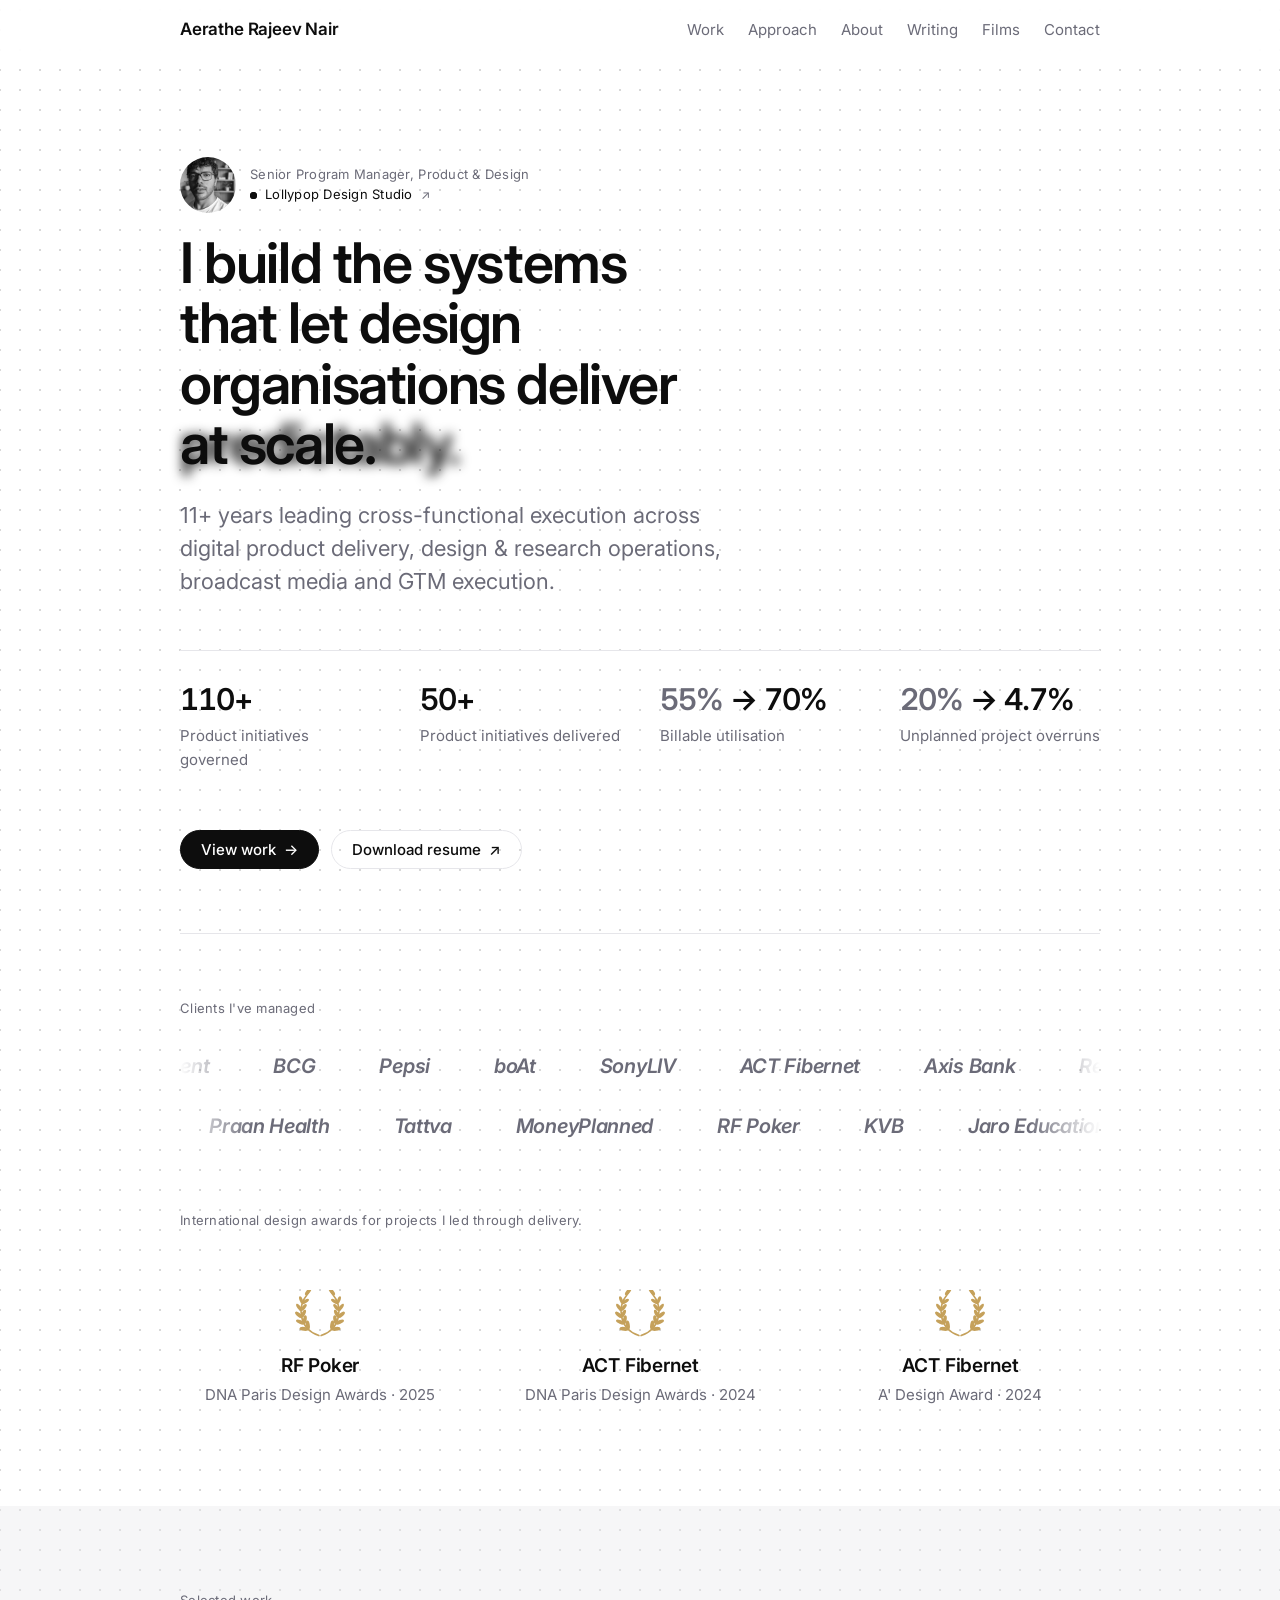
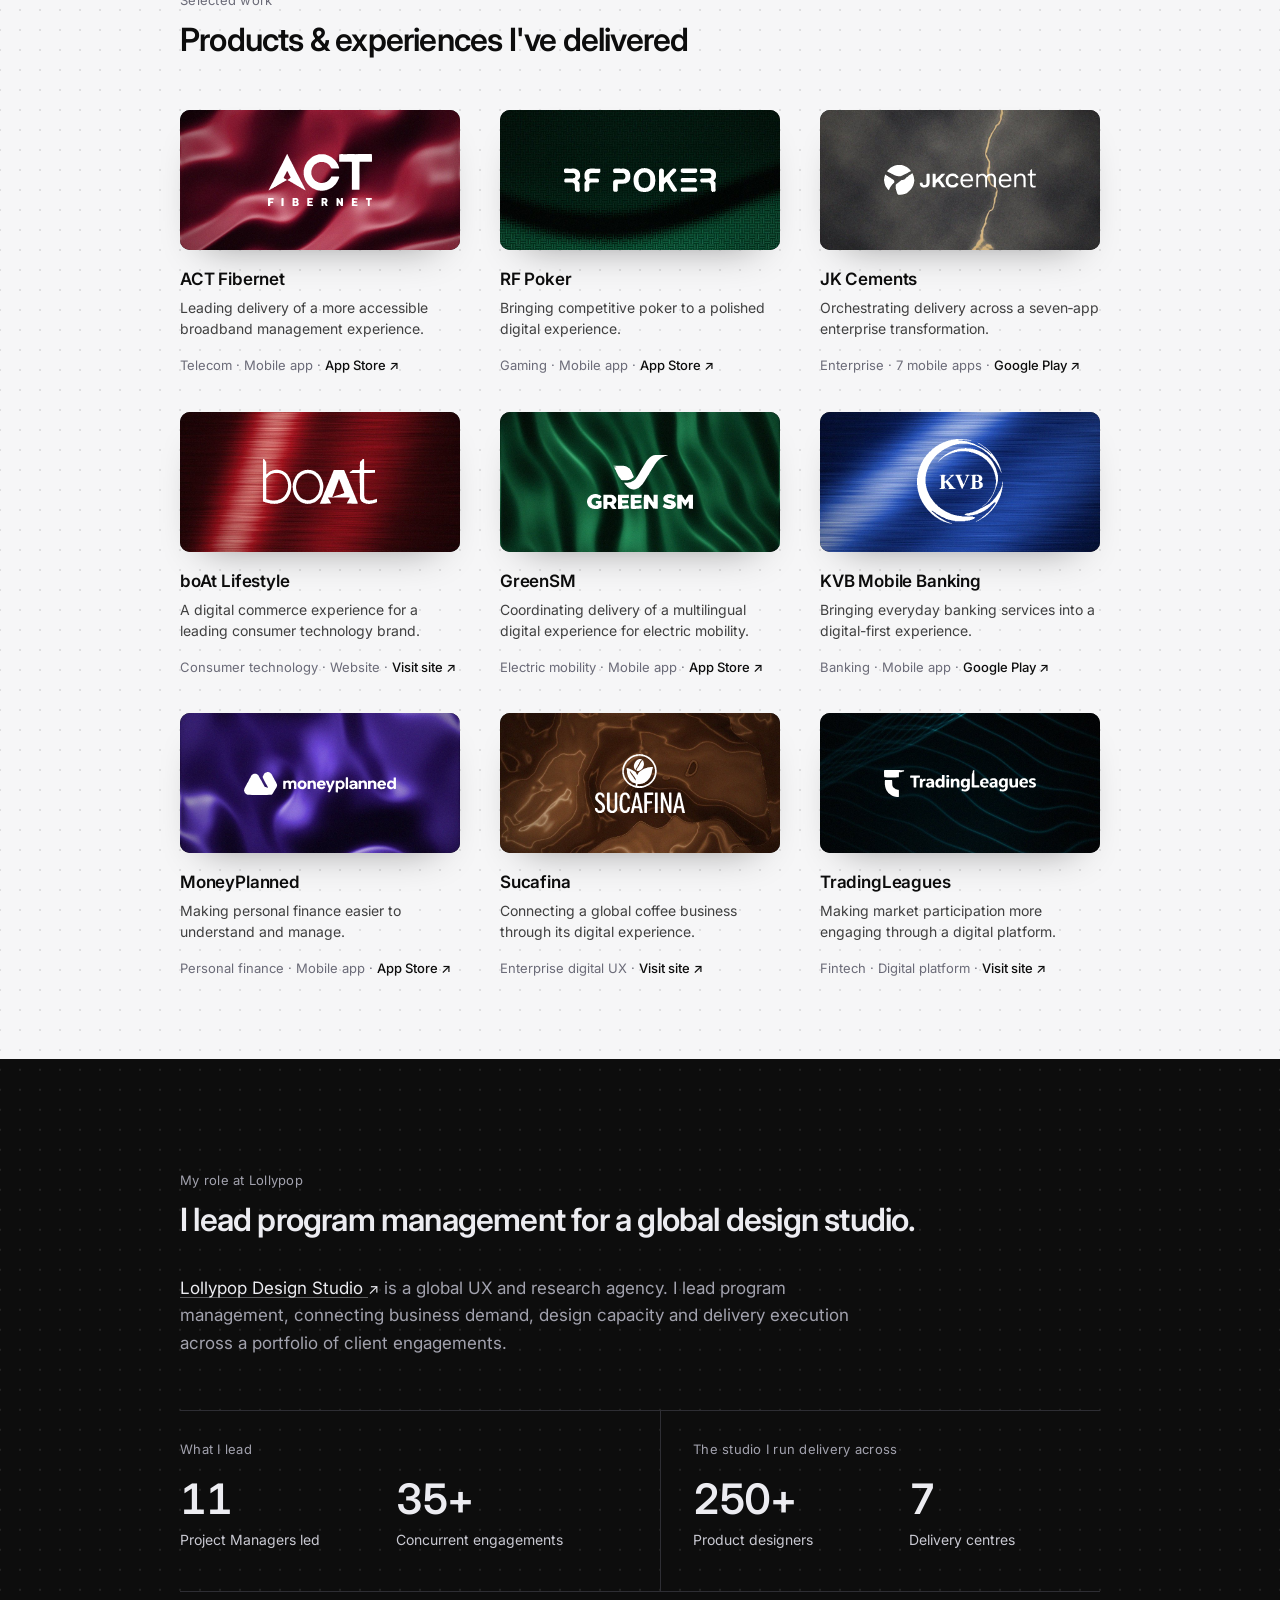
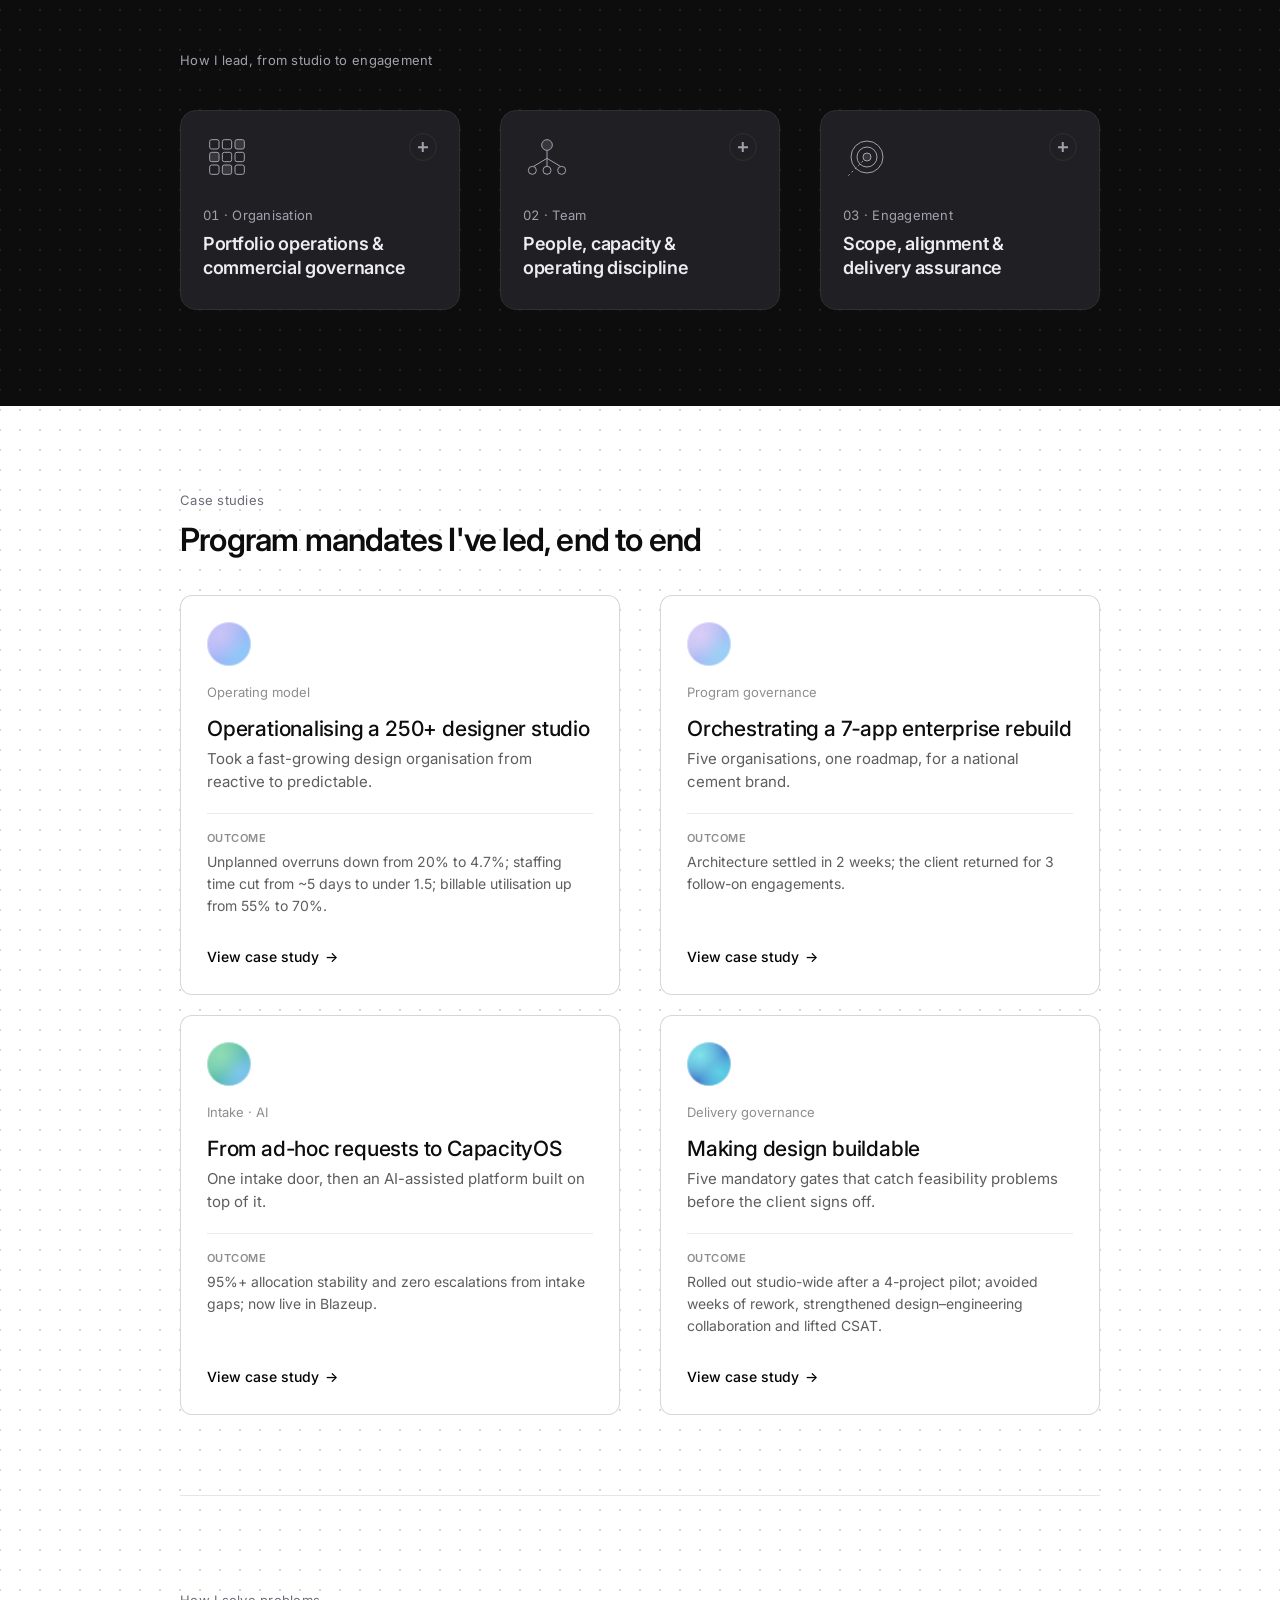
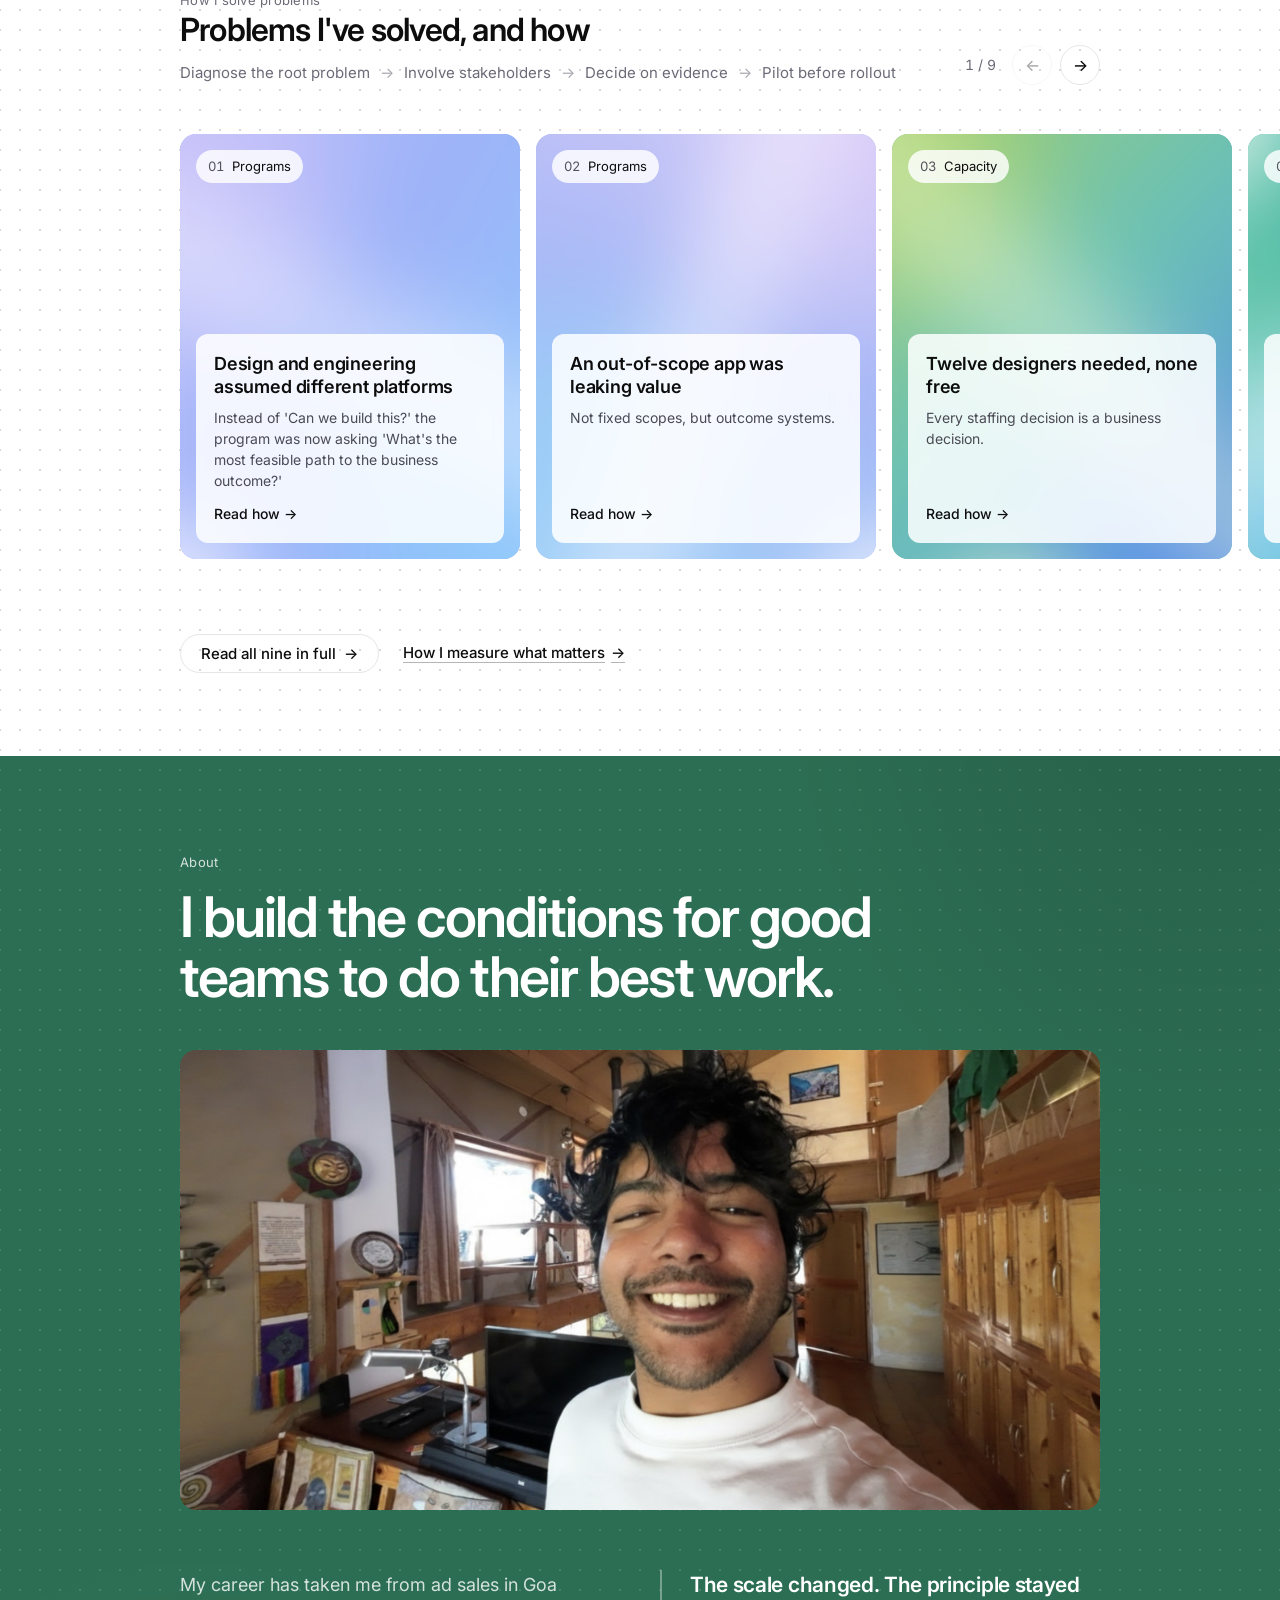
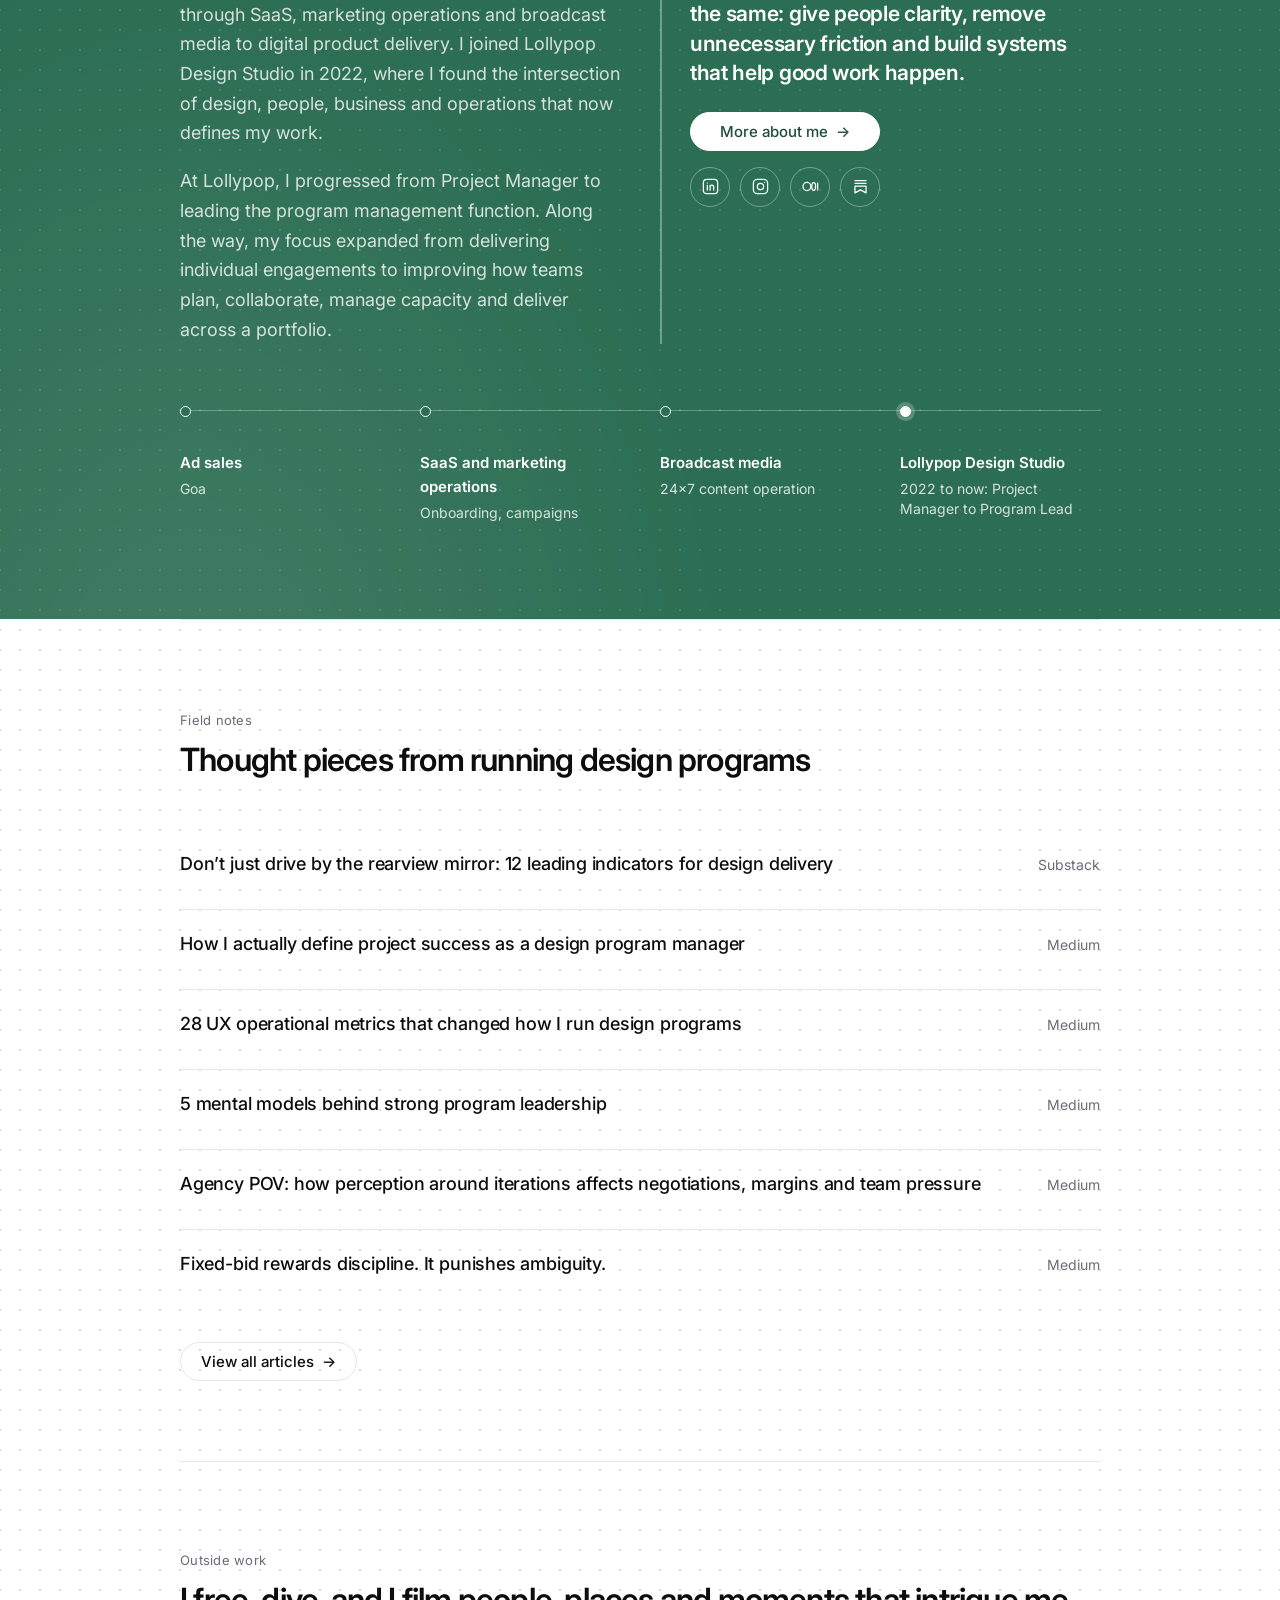
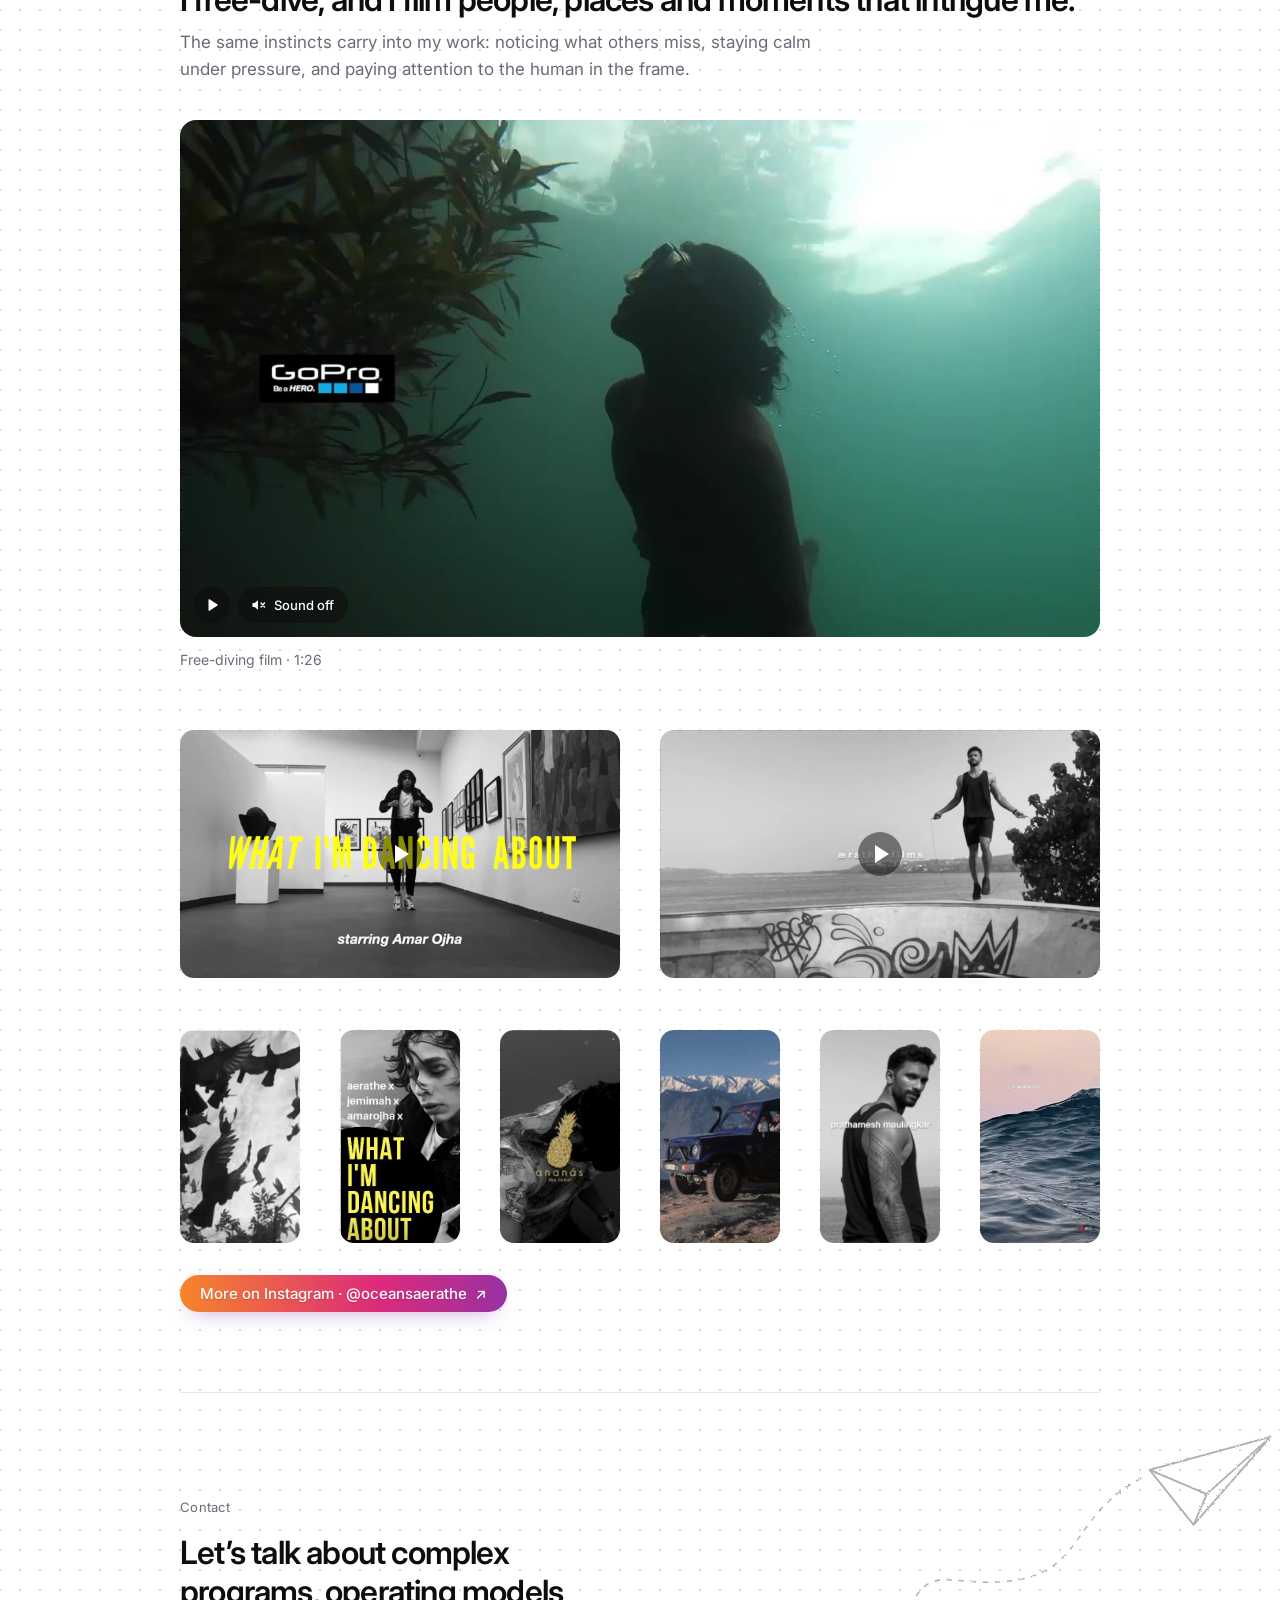
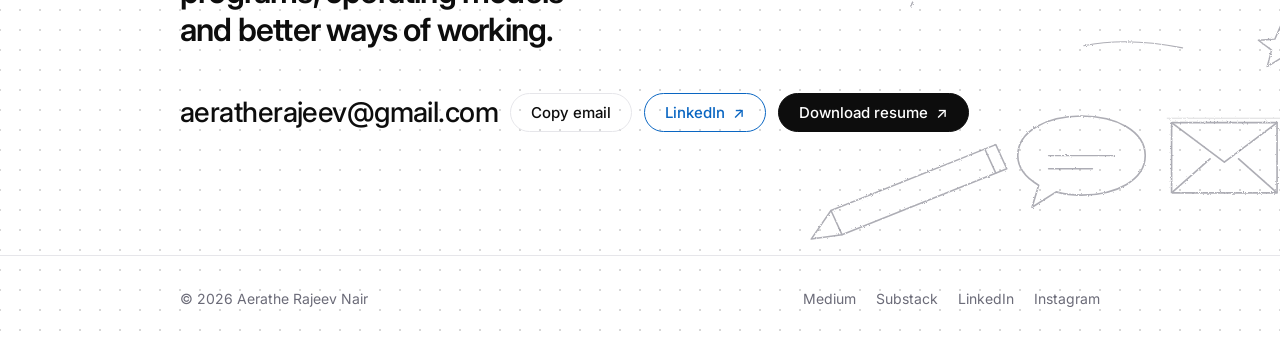
==== index.html @ 3d3cd6d3 "Add files via upload" ====
<!doctype html>
<html lang="en" data-theme="light">
<head>
<meta charset="utf-8">
<meta name="color-scheme" content="light">
<meta name="viewport" content="width=device-width, initial-scale=1, viewport-fit=cover">
<title>Aerathe Rajeev Nair</title>
<meta name="description" content="Program and portfolio leader for design organisations. 170 product initiatives delivered; 250+ designers across 35 concurrent programs.">
<link rel="icon" href="favicon.svg" type="image/svg+xml">
<meta property="og:type" content="website">
<meta property="og:title" content="Aerathe Rajeev Nair">
<meta property="og:description" content="Program and portfolio leader for design organisations. 170 product initiatives delivered; 250+ designers across 35 concurrent programs.">
<meta name="twitter:card" content="summary">
<link rel="preconnect" href="https://fonts.googleapis.com">
<link rel="preconnect" href="https://fonts.gstatic.com" crossorigin>
<link rel="stylesheet" href="https://fonts.googleapis.com/css2?family=Inter:ital,wght@0,400;0,500;0,600;1,600&display=swap">
<link rel="stylesheet" href="style.css">
</head>
<body>
<a class="skip" href="#main">Skip to content</a>

<header class="site-header">
  <div class="wrap">
    <a class="brand" href="index.html">Aerathe Rajeev Nair</a>
    <button class="menu-btn" type="button" aria-expanded="false" aria-controls="site-nav"><span class="menu-icon" aria-hidden="true"></span><span class="sr-only">Menu</span></button>
    <nav class="nav" id="site-nav" aria-label="Main">
      <a href="#work">Work</a>
      <a href="problems.html">Approach</a>
      <a href="about.html">About</a>
      <a href="writing.html">Writing</a>
      <a href="#films">Films</a>
      <a href="#contact">Contact</a>
    </nav>
  </div>
</header>

<main class="wrap" id="main">

  <section class="hero">
    <div class="hero-id">
      <img src="img/rajeev.jpg" alt="Aerathe Rajeev Nair" width="56" height="56">
      <p class="label">Senior Program Manager, <span class="nowrap">Product &amp; Design</span><br><a class="org-link" href="https://www.lollypop.design/" target="_blank" rel="noopener"><span class="live-dot" aria-hidden="true"></span>Lollypop Design Studio <span class="ext" aria-hidden="true">↗</span></a></p>
    </div>
    <h1 style="margin-top:20px"><span class="sr-only">I build the systems that let design organisations deliver predictably, at scale, without friction, through change, with precision, in sync and with quality.</span><span aria-hidden="true">I build the systems that let design organisations deliver <span class="rotator" id="rotator"><span class="rot-word is-active">predictably.</span><span class="rot-word">at scale.</span><span class="rot-word">without friction.</span><span class="rot-word">through change.</span><span class="rot-word">with precision.</span><span class="rot-word">in sync.</span><span class="rot-word">with quality.</span></span></span></h1>
    <p class="lede">11+ years leading cross-functional execution across digital product delivery, design &amp; research operations, broadcast media and GTM execution.</p>
    <div class="proof proof-4">
      <div><strong data-count="110" data-suffix="+">110+</strong><span>Product initiatives governed</span></div>
      <div><strong data-count="50" data-suffix="+">50+</strong><span>Product initiatives delivered</span></div>
      <div><strong class="delta" data-from="55" data-to="70" data-decimals="0"><span class="d-from">55%</span><span class="d-arrow"> → </span><span class="d-to">70%</span></strong><span>Billable utilisation</span></div>
      <div><strong class="delta" data-from="20" data-to="4.7" data-decimals="1"><span class="d-from">20%</span><span class="d-arrow"> → </span><span class="d-to">4.7%</span></strong><span>Unplanned project overruns</span></div>
    </div>
    <div class="actions">
      <a class="btn btn-primary" href="#work">View work <span aria-hidden="true">→</span></a>
      <a class="btn btn-secondary" href="https://drive.google.com/file/d/1Jt2VEEq0FDn9C93tA6XVku-_W4QUf6vx/view?usp=sharing" target="_blank" rel="noopener">Download resume <span aria-hidden="true">↗</span></a>
    </div>
  </section>

  <!-- Clients: replace each name with <img src="logos/name.svg" alt="Client name"> once you have logo files. Keep the two lists identical. -->
  <div class="clients" aria-label="Clients I've managed">
    <div class="awards-head">
      <p class="label">Clients I've managed</p>
    </div>
    <div class="marquee" data-dir="left">
      <ul class="marquee-track">
        <li>JK Cement</li><li>BCG</li><li>Pepsi</li><li>boAt</li><li>SonyLIV</li><li>ACT Fibernet</li><li>Axis Bank</li><li>Reliance</li><li>Cultfit</li>
      </ul>
      <ul class="marquee-track" aria-hidden="true">
        <li>JK Cement</li><li>BCG</li><li>Pepsi</li><li>boAt</li><li>SonyLIV</li><li>ACT Fibernet</li><li>Axis Bank</li><li>Reliance</li><li>Cultfit</li>
      </ul>
    </div>
    <div class="marquee" data-dir="right">
      <ul class="marquee-track">
        <li>IndiaMART</li><li>GreenSM</li><li>Sucafina</li><li>Praan Health</li><li>Tattva</li><li>MoneyPlanned</li><li>RF Poker</li><li>KVB</li><li>Jaro Education</li><li>BBQ Nation</li>
      </ul>
      <ul class="marquee-track" aria-hidden="true">
        <li>IndiaMART</li><li>GreenSM</li><li>Sucafina</li><li>Praan Health</li><li>Tattva</li><li>MoneyPlanned</li><li>RF Poker</li><li>KVB</li><li>Jaro Education</li><li>BBQ Nation</li>
      </ul>
    </div>
    <div class="awards">
      <div class="awards-head">
        <p class="label">International design awards for projects I led through delivery.</p>
      </div>
      <ul class="award-list award-laurels">
        <li><a href="https://dna.paris/winner/zoom.php?eid=71-93819-25" target="_blank" rel="noopener" aria-label="DNA Paris Design Awards 2025 for RF Poker, opens the award page">
          <svg class="aw-laurel" viewBox="0 0 48 46" aria-hidden="true"><g fill="currentColor"><path d="M23 42 C 5 36, 2 16, 13 3" fill="none" stroke="currentColor" stroke-width="1.5" stroke-linecap="round"/><ellipse cx="9.3" cy="35.8" rx="1.8" ry="4.3" transform="rotate(-84 9.3 35.8)"/><ellipse cx="12.8" cy="32.3" rx="1.8" ry="4.3" transform="rotate(-8 12.8 32.3)"/><ellipse cx="5.8" cy="29.5" rx="1.7" ry="4.2" transform="rotate(-67 5.8 29.5)"/><ellipse cx="10.0" cy="27.3" rx="1.7" ry="4.2" transform="rotate(9 10.0 27.3)"/><ellipse cx="4.3" cy="22.8" rx="1.7" ry="4.0" transform="rotate(-50 4.3 22.8)"/><ellipse cx="8.7" cy="21.8" rx="1.7" ry="4.0" transform="rotate(26 8.7 21.8)"/><ellipse cx="4.6" cy="15.9" rx="1.6" ry="3.9" transform="rotate(-35 4.6 15.9)"/><ellipse cx="8.9" cy="16.1" rx="1.6" ry="3.9" transform="rotate(41 8.9 16.1)"/><ellipse cx="6.6" cy="9.2" rx="1.5" ry="3.7" transform="rotate(-20 6.6 9.2)"/><ellipse cx="10.6" cy="10.5" rx="1.5" ry="3.7" transform="rotate(56 10.6 10.5)"/><ellipse cx="13.0" cy="1.5" rx="1.7" ry="4" transform="rotate(40 13.0 1.5)"/></g><g fill="currentColor" transform="translate(48 0) scale(-1 1)"><path d="M23 42 C 5 36, 2 16, 13 3" fill="none" stroke="currentColor" stroke-width="1.5" stroke-linecap="round"/><ellipse cx="9.3" cy="35.8" rx="1.8" ry="4.3" transform="rotate(-84 9.3 35.8)"/><ellipse cx="12.8" cy="32.3" rx="1.8" ry="4.3" transform="rotate(-8 12.8 32.3)"/><ellipse cx="5.8" cy="29.5" rx="1.7" ry="4.2" transform="rotate(-67 5.8 29.5)"/><ellipse cx="10.0" cy="27.3" rx="1.7" ry="4.2" transform="rotate(9 10.0 27.3)"/><ellipse cx="4.3" cy="22.8" rx="1.7" ry="4.0" transform="rotate(-50 4.3 22.8)"/><ellipse cx="8.7" cy="21.8" rx="1.7" ry="4.0" transform="rotate(26 8.7 21.8)"/><ellipse cx="4.6" cy="15.9" rx="1.6" ry="3.9" transform="rotate(-35 4.6 15.9)"/><ellipse cx="8.9" cy="16.1" rx="1.6" ry="3.9" transform="rotate(41 8.9 16.1)"/><ellipse cx="6.6" cy="9.2" rx="1.5" ry="3.7" transform="rotate(-20 6.6 9.2)"/><ellipse cx="10.6" cy="10.5" rx="1.5" ry="3.7" transform="rotate(56 10.6 10.5)"/><ellipse cx="13.0" cy="1.5" rx="1.7" ry="4" transform="rotate(40 13.0 1.5)"/></g></svg>
          <span class="aw-title">RF Poker<span class="aw-ext" aria-hidden="true">↗</span></span>
          <span class="aw-meta">DNA Paris Design Awards · 2025</span>
        </a></li>
        <li><a href="https://dna.paris/winner/zoom.php?eid=71-91702-24" target="_blank" rel="noopener" aria-label="DNA Paris Design Awards 2024 for ACT Fibernet, opens the award page">
          <svg class="aw-laurel" viewBox="0 0 48 46" aria-hidden="true"><g fill="currentColor"><path d="M23 42 C 5 36, 2 16, 13 3" fill="none" stroke="currentColor" stroke-width="1.5" stroke-linecap="round"/><ellipse cx="9.3" cy="35.8" rx="1.8" ry="4.3" transform="rotate(-84 9.3 35.8)"/><ellipse cx="12.8" cy="32.3" rx="1.8" ry="4.3" transform="rotate(-8 12.8 32.3)"/><ellipse cx="5.8" cy="29.5" rx="1.7" ry="4.2" transform="rotate(-67 5.8 29.5)"/><ellipse cx="10.0" cy="27.3" rx="1.7" ry="4.2" transform="rotate(9 10.0 27.3)"/><ellipse cx="4.3" cy="22.8" rx="1.7" ry="4.0" transform="rotate(-50 4.3 22.8)"/><ellipse cx="8.7" cy="21.8" rx="1.7" ry="4.0" transform="rotate(26 8.7 21.8)"/><ellipse cx="4.6" cy="15.9" rx="1.6" ry="3.9" transform="rotate(-35 4.6 15.9)"/><ellipse cx="8.9" cy="16.1" rx="1.6" ry="3.9" transform="rotate(41 8.9 16.1)"/><ellipse cx="6.6" cy="9.2" rx="1.5" ry="3.7" transform="rotate(-20 6.6 9.2)"/><ellipse cx="10.6" cy="10.5" rx="1.5" ry="3.7" transform="rotate(56 10.6 10.5)"/><ellipse cx="13.0" cy="1.5" rx="1.7" ry="4" transform="rotate(40 13.0 1.5)"/></g><g fill="currentColor" transform="translate(48 0) scale(-1 1)"><path d="M23 42 C 5 36, 2 16, 13 3" fill="none" stroke="currentColor" stroke-width="1.5" stroke-linecap="round"/><ellipse cx="9.3" cy="35.8" rx="1.8" ry="4.3" transform="rotate(-84 9.3 35.8)"/><ellipse cx="12.8" cy="32.3" rx="1.8" ry="4.3" transform="rotate(-8 12.8 32.3)"/><ellipse cx="5.8" cy="29.5" rx="1.7" ry="4.2" transform="rotate(-67 5.8 29.5)"/><ellipse cx="10.0" cy="27.3" rx="1.7" ry="4.2" transform="rotate(9 10.0 27.3)"/><ellipse cx="4.3" cy="22.8" rx="1.7" ry="4.0" transform="rotate(-50 4.3 22.8)"/><ellipse cx="8.7" cy="21.8" rx="1.7" ry="4.0" transform="rotate(26 8.7 21.8)"/><ellipse cx="4.6" cy="15.9" rx="1.6" ry="3.9" transform="rotate(-35 4.6 15.9)"/><ellipse cx="8.9" cy="16.1" rx="1.6" ry="3.9" transform="rotate(41 8.9 16.1)"/><ellipse cx="6.6" cy="9.2" rx="1.5" ry="3.7" transform="rotate(-20 6.6 9.2)"/><ellipse cx="10.6" cy="10.5" rx="1.5" ry="3.7" transform="rotate(56 10.6 10.5)"/><ellipse cx="13.0" cy="1.5" rx="1.7" ry="4" transform="rotate(40 13.0 1.5)"/></g></svg>
          <span class="aw-title">ACT Fibernet<span class="aw-ext" aria-hidden="true">↗</span></span>
          <span class="aw-meta">DNA Paris Design Awards · 2024</span>
        </a></li>
        <li><a href="https://competition.adesignaward.com/press-release.php?ID=159375" target="_blank" rel="noopener" aria-label="A' Design Award 2024 for ACT Fibernet, opens the award page">
          <svg class="aw-laurel" viewBox="0 0 48 46" aria-hidden="true"><g fill="currentColor"><path d="M23 42 C 5 36, 2 16, 13 3" fill="none" stroke="currentColor" stroke-width="1.5" stroke-linecap="round"/><ellipse cx="9.3" cy="35.8" rx="1.8" ry="4.3" transform="rotate(-84 9.3 35.8)"/><ellipse cx="12.8" cy="32.3" rx="1.8" ry="4.3" transform="rotate(-8 12.8 32.3)"/><ellipse cx="5.8" cy="29.5" rx="1.7" ry="4.2" transform="rotate(-67 5.8 29.5)"/><ellipse cx="10.0" cy="27.3" rx="1.7" ry="4.2" transform="rotate(9 10.0 27.3)"/><ellipse cx="4.3" cy="22.8" rx="1.7" ry="4.0" transform="rotate(-50 4.3 22.8)"/><ellipse cx="8.7" cy="21.8" rx="1.7" ry="4.0" transform="rotate(26 8.7 21.8)"/><ellipse cx="4.6" cy="15.9" rx="1.6" ry="3.9" transform="rotate(-35 4.6 15.9)"/><ellipse cx="8.9" cy="16.1" rx="1.6" ry="3.9" transform="rotate(41 8.9 16.1)"/><ellipse cx="6.6" cy="9.2" rx="1.5" ry="3.7" transform="rotate(-20 6.6 9.2)"/><ellipse cx="10.6" cy="10.5" rx="1.5" ry="3.7" transform="rotate(56 10.6 10.5)"/><ellipse cx="13.0" cy="1.5" rx="1.7" ry="4" transform="rotate(40 13.0 1.5)"/></g><g fill="currentColor" transform="translate(48 0) scale(-1 1)"><path d="M23 42 C 5 36, 2 16, 13 3" fill="none" stroke="currentColor" stroke-width="1.5" stroke-linecap="round"/><ellipse cx="9.3" cy="35.8" rx="1.8" ry="4.3" transform="rotate(-84 9.3 35.8)"/><ellipse cx="12.8" cy="32.3" rx="1.8" ry="4.3" transform="rotate(-8 12.8 32.3)"/><ellipse cx="5.8" cy="29.5" rx="1.7" ry="4.2" transform="rotate(-67 5.8 29.5)"/><ellipse cx="10.0" cy="27.3" rx="1.7" ry="4.2" transform="rotate(9 10.0 27.3)"/><ellipse cx="4.3" cy="22.8" rx="1.7" ry="4.0" transform="rotate(-50 4.3 22.8)"/><ellipse cx="8.7" cy="21.8" rx="1.7" ry="4.0" transform="rotate(26 8.7 21.8)"/><ellipse cx="4.6" cy="15.9" rx="1.6" ry="3.9" transform="rotate(-35 4.6 15.9)"/><ellipse cx="8.9" cy="16.1" rx="1.6" ry="3.9" transform="rotate(41 8.9 16.1)"/><ellipse cx="6.6" cy="9.2" rx="1.5" ry="3.7" transform="rotate(-20 6.6 9.2)"/><ellipse cx="10.6" cy="10.5" rx="1.5" ry="3.7" transform="rotate(56 10.6 10.5)"/><ellipse cx="13.0" cy="1.5" rx="1.7" ry="4" transform="rotate(40 13.0 1.5)"/></g></svg>
          <span class="aw-title">ACT Fibernet<span class="aw-ext" aria-hidden="true">↗</span></span>
          <span class="aw-meta">A' Design Award · 2024</span>
        </a></li>
      </ul>
    </div>
  </div>

  <!-- Selected work: textures are in img/work/. -->
  <section id="selected" class="band band-soft sw-light">
    <div class="section-head sw-head">
      <p class="label">Selected work</p>
      <h2>Products &amp; experiences I've delivered</h2>
    </div>
    <ul class="sw-grid">
      <li><a class="sw-card" href="https://apps.apple.com/in/app/act-fibernet/id1135015234" target="_blank" rel="noopener" aria-label="ACT Fibernet: Leading delivery of a more accessible broadband management experience. Explore on the App Store, opens in a new tab.">
        <span class="sw-thumb">
          <img class="sw-bg" src="img/work/act-fibernet.jpg" alt="" loading="lazy" width="900" height="900">
          <span class="sw-logo has-logo" aria-hidden="true"><img src="img/logos/act-fibernet.svg" style="--lw:37%" alt="" loading="lazy" decoding="async"></span>
        </span>
        <span class="sw-name">ACT Fibernet</span>
        <span class="sw-desc">Leading delivery of a more accessible broadband management experience.</span>
        <span class="sw-meta">Telecom · Mobile app · <span class="sw-dest">App Store <span aria-hidden="true">↗</span></span></span>
        <span class="sw-cta">Explore on the App Store <span aria-hidden="true">↗</span></span>
      </a></li>
      <li><a class="sw-card" href="https://apps.apple.com/in/app/rf-poker/id1592838180" target="_blank" rel="noopener" aria-label="RF Poker: Bringing competitive poker to a polished digital experience. Explore on the App Store, opens in a new tab.">
        <span class="sw-thumb">
          <img class="sw-bg" src="img/work/rf-poker.jpg" alt="" loading="lazy" width="900" height="900">
          <span class="sw-logo has-logo" aria-hidden="true"><img src="img/logos/rf-poker.svg" style="--lw:54%" alt="" loading="lazy" decoding="async"></span>
        </span>
        <span class="sw-name">RF Poker</span>
        <span class="sw-desc">Bringing competitive poker to a polished digital experience.</span>
        <span class="sw-meta">Gaming · Mobile app · <span class="sw-dest">App Store <span aria-hidden="true">↗</span></span></span>
        <span class="sw-cta">Explore on the App Store <span aria-hidden="true">↗</span></span>
      </a></li>
      <li><a class="sw-card" href="https://play.google.com/store/apps/developer?id=JK+Cement+Ltd." target="_blank" rel="noopener" aria-label="JK Cements: Orchestrating delivery across a seven-app enterprise transformation. Explore apps on Google Play, opens in a new tab.">
        <span class="sw-thumb">
          <img class="sw-bg" src="img/work/jk-cement.jpg" alt="" loading="lazy" width="900" height="900">
          <span class="sw-logo has-logo" aria-hidden="true"><img src="img/logos/jk-cement.svg" style="--lw:54%" alt="" loading="lazy" decoding="async"></span>
        </span>
        <span class="sw-name">JK Cements</span>
        <span class="sw-desc">Orchestrating delivery across a seven‑app enterprise transformation.</span>
        <span class="sw-meta">Enterprise · 7 mobile apps · <span class="sw-dest">Google Play <span aria-hidden="true">↗</span></span></span>
        <span class="sw-cta">Explore apps on Google Play <span aria-hidden="true">↗</span></span>
      </a></li>
      <li><a class="sw-card" href="https://www.boat-lifestyle.com/" target="_blank" rel="noopener" aria-label="boAt Lifestyle: A digital commerce experience for a leading consumer technology brand. Visit boAt, opens in a new tab.">
        <span class="sw-thumb">
          <img class="sw-bg" src="img/work/boat.jpg" alt="" loading="lazy" width="900" height="900">
          <span class="sw-logo has-logo" aria-hidden="true"><img src="img/logos/boat.svg" style="--lw:41%" alt="" loading="lazy" decoding="async"></span>
        </span>
        <span class="sw-name">boAt Lifestyle</span>
        <span class="sw-desc">A digital commerce experience for a leading consumer technology brand.</span>
        <span class="sw-meta">Consumer technology · Website · <span class="sw-dest">Visit site <span aria-hidden="true">↗</span></span></span>
        <span class="sw-cta">Visit boAt <span aria-hidden="true">↗</span></span>
      </a></li>
      <li><a class="sw-card" href="https://apps.apple.com/in/app/green-sm-electric-mobility/id6446425595" target="_blank" rel="noopener" aria-label="GreenSM: Coordinating delivery of a multilingual digital experience for electric mobility. Explore on the App Store, opens in a new tab.">
        <span class="sw-thumb">
          <img class="sw-bg" src="img/work/greensm.jpg" alt="" loading="lazy" width="900" height="900">
          <span class="sw-logo has-logo" aria-hidden="true"><img src="img/logos/greensm.svg" style="--lw:38%" alt="" loading="lazy" decoding="async"></span>
        </span>
        <span class="sw-name">GreenSM</span>
        <span class="sw-desc">Coordinating delivery of a multilingual digital experience for electric mobility.</span>
        <span class="sw-meta">Electric mobility · Mobile app · <span class="sw-dest">App Store <span aria-hidden="true">↗</span></span></span>
        <span class="sw-cta">Explore on the App Store <span aria-hidden="true">↗</span></span>
      </a></li>
      <li><a class="sw-card" href="https://play.google.com/store/search?q=kvb&amp;c=apps" target="_blank" rel="noopener" aria-label="KVB Mobile Banking: Bringing everyday banking services into a digital-first experience. Find on Google Play, opens in a new tab.">
        <span class="sw-thumb">
          <img class="sw-bg" src="img/work/kvb.jpg" alt="" loading="lazy" width="900" height="900">
          <span class="sw-logo has-logo" aria-hidden="true"><img src="img/logos/kvb.svg" style="--lw:31%" alt="" loading="lazy" decoding="async"></span>
        </span>
        <span class="sw-name">KVB Mobile Banking</span>
        <span class="sw-desc">Bringing everyday banking services into a digital-first experience.</span>
        <span class="sw-meta">Banking · Mobile app · <span class="sw-dest">Google Play <span aria-hidden="true">↗</span></span></span>
        <span class="sw-cta">Find on Google Play <span aria-hidden="true">↗</span></span>
      </a></li>
      <li><a class="sw-card" href="https://apps.apple.com/in/app/moneyplanned/id1530581115" target="_blank" rel="noopener" aria-label="MoneyPlanned: Making personal finance easier to understand and manage. Explore on the App Store, opens in a new tab.">
        <span class="sw-thumb">
          <img class="sw-bg" src="img/work/moneyplanned.jpg" alt="" loading="lazy" width="900" height="900">
          <span class="sw-logo has-logo" aria-hidden="true"><img src="img/logos/moneyplanned.svg" style="--lw:54%" alt="" loading="lazy" decoding="async"></span>
        </span>
        <span class="sw-name">MoneyPlanned</span>
        <span class="sw-desc">Making personal finance easier to understand and manage.</span>
        <span class="sw-meta">Personal finance · Mobile app · <span class="sw-dest">App Store <span aria-hidden="true">↗</span></span></span>
        <span class="sw-cta">Explore on the App Store <span aria-hidden="true">↗</span></span>
      </a></li>
      <li><a class="sw-card" href="https://group.sucafina.com/" target="_blank" rel="noopener" aria-label="Sucafina: Connecting a global coffee business through its digital experience. Visit Sucafina, opens in a new tab.">
        <span class="sw-thumb">
          <img class="sw-bg" src="img/work/sucafina.jpg" alt="" loading="lazy" width="900" height="900">
          <span class="sw-logo has-logo" aria-hidden="true"><img src="img/logos/sucafina.svg" style="--lw:32%" alt="" loading="lazy" decoding="async"></span>
        </span>
        <span class="sw-name">Sucafina</span>
        <span class="sw-desc">Connecting a global coffee business through its digital experience.</span>
        <span class="sw-meta">Enterprise digital UX · <span class="sw-dest">Visit site <span aria-hidden="true">↗</span></span></span>
        <span class="sw-cta">Visit Sucafina <span aria-hidden="true">↗</span></span>
      </a></li>
      <li><a class="sw-card" href="https://www.tradingleagues.app/platform" target="_blank" rel="noopener" aria-label="TradingLeagues: Making market participation more engaging through a digital platform. Explore the platform, opens in a new tab.">
        <span class="sw-thumb">
          <img class="sw-bg" src="img/work/tradingleagues.jpg" alt="" loading="lazy" width="900" height="900">
          <span class="sw-logo has-logo" aria-hidden="true"><img src="img/logos/tradingleagues.svg" style="--lw:54%" alt="" loading="lazy" decoding="async"></span>
        </span>
        <span class="sw-name">TradingLeagues</span>
        <span class="sw-desc">Making market participation more engaging through a digital platform.</span>
        <span class="sw-meta">Fintech · Digital platform · <span class="sw-dest">Visit site <span aria-hidden="true">↗</span></span></span>
        <span class="sw-cta">Explore the platform <span aria-hidden="true">↗</span></span>
      </a></li>
    </ul>
  </section>

  <section id="role" class="band band-dark">
    <div class="section-head">
      <p class="label">My role at Lollypop</p>
      <h2>I lead program management for a global design studio.</h2>
    </div>
    <p class="read muted"><a class="role-org" href="https://www.lollypop.design/" target="_blank" rel="noopener">Lollypop Design Studio <span aria-hidden="true">↗</span></a> is a global UX and research agency. I lead program management, connecting business demand, design capacity and delivery execution across a portfolio of client engagements.</p>
    <div class="role-scale">
      <div class="rs-group rs-lead">
        <p class="rs-label">What I lead</p>
        <dl><div><dt>11</dt><dd>Project Managers led</dd></div><div><dt>35+</dt><dd>Concurrent engagements</dd></div></dl>
      </div>
      <div class="rs-group">
        <p class="rs-label">The studio I run delivery across</p>
        <dl><div><dt>250+</dt><dd>Product designers</dd></div><div><dt>7</dt><dd>Delivery centres</dd></div></dl>
      </div>
    </div>
    <div class="levels-cols">
      <p class="label">How I lead, from studio to engagement</p>
      <div class="lv-grid lv-cards">
        <details class="lv-card">
          <summary>
            <span class="lv-ill"><svg viewBox="0 0 72 72" aria-hidden="true"><g fill="none" stroke="currentColor" stroke-width="1.5"><rect x="10" y="10" width="14" height="14" rx="3"/><rect x="29" y="10" width="14" height="14" rx="3"/><rect x="48" y="10" width="14" height="14" rx="3" class="ill-fill"/><rect x="10" y="29" width="14" height="14" rx="3" class="ill-fill"/><rect x="29" y="29" width="14" height="14" rx="3"/><rect x="48" y="29" width="14" height="14" rx="3"/><rect x="10" y="48" width="14" height="14" rx="3"/><rect x="29" y="48" width="14" height="14" rx="3" class="ill-fill"/><rect x="48" y="48" width="14" height="14" rx="3"/></g></svg></span>
            <span class="lv-eyebrow"><span>01</span> · Organisation</span>
            <span class="lv-title">Portfolio operations &amp; commercial governance</span>
            <span class="lv-toggle" aria-hidden="true"></span>
          </summary>
          <ul class="lv-items">
            <li><b>Align demand with capacity</b><span>Connect pipeline demand, resource availability and skill mix to inform staffing and prioritisation.</span></li>
            <li><b>Make portfolio health visible</b><span>Surface delivery health, utilisation, risks and trade-offs through portfolio reporting that enables faster leadership decisions.</span></li>
            <li><b>Connect delivery with business operations</b><span>Coordinate estimates, scoping, commercial changes and cross-functional workflows with Finance and other business stakeholders.</span></li>
          </ul>
        </details>
        <details class="lv-card">
          <summary>
            <span class="lv-ill"><svg viewBox="0 0 72 72" aria-hidden="true"><g fill="none" stroke="currentColor" stroke-width="1.5"><path d="M36 26v12M36 38L16 50M36 38v12M36 38l20 12"/><circle cx="36" cy="18" r="8" class="ill-fill"/><circle cx="14" cy="56" r="6"/><circle cx="36" cy="56" r="6"/><circle cx="58" cy="56" r="6"/></g></svg></span>
            <span class="lv-eyebrow"><span>02</span> · Team</span>
            <span class="lv-title">People, capacity &amp; operating discipline</span>
            <span class="lv-toggle" aria-hidden="true"></span>
          </summary>
          <ul class="lv-items">
            <li><b>Develop Project Managers</b><span>Coach 11 PMs on estimation, planning, scope management and stakeholder communication.</span></li>
            <li><b>Balance capacity and priorities</b><span>Align resource allocation and team capabilities with competing demands and delivery commitments.</span></li>
            <li><b>Establish clear accountability</b><span>Standardise ways of working, governance cadences and escalation paths across the PM function.</span></li>
          </ul>
        </details>
        <details class="lv-card">
          <summary>
            <span class="lv-ill"><svg viewBox="0 0 72 72" aria-hidden="true"><g fill="none" stroke="currentColor" stroke-width="1.5"><circle cx="36" cy="36" r="24"/><circle cx="36" cy="36" r="15"/><circle cx="36" cy="36" r="6" class="ill-fill"/><path d="M8 64l22-22" stroke-dasharray="3 4"/></g></svg></span>
            <span class="lv-eyebrow"><span>03</span> · Engagement</span>
            <span class="lv-title">Scope, alignment &amp; delivery assurance</span>
            <span class="lv-toggle" aria-hidden="true"></span>
          </summary>
          <ul class="lv-items">
            <li><b>Turn business needs into delivery plans</b><span>Translate requirements into clear scope, estimates, milestones and delivery expectations.</span></li>
            <li><b>Align cross-functional teams</b><span>Bring design, product, engineering and business stakeholders together around feasibility, dependencies and priorities.</span></li>
            <li><b>Intervene before delivery slips</b><span>Surface risks early, manage scope changes and lead recovery when engagements go off track.</span></li>
          </ul>
        </details>
      </div>
    </div>
  </section>

  <section id="work">
    <div class="section-head">
      <p class="label">Case studies</p>
      <h2>Program mandates I've led, end to end</h2>
    </div>
    <ul class="cs-grid">
      <li><a class="cs-card" href="studio.html" style="--c:#4f46e5;--g1:#c9c3f7;--g2:#9fb3f5;--g3:#8fc8f8">
        <span class="cs-orb" aria-hidden="true"></span>
        <span class="cs-tag"><i aria-hidden="true"></i>Operating model</span>
        <h3>Operationalising a 250+ designer studio</h3>
        <p>Took a fast-growing design organisation from reactive to predictable.</p>
        <span class="cs-res"><span class="cs-rl">Outcome</span>Unplanned overruns down from 20% to 4.7%; staffing time cut from ~5 days to under 1.5; billable utilisation up from 55% to 70%.</span>
        <span class="cs-link"><span class="cs-lt">View case study</span> <span class="cs-ar" aria-hidden="true">→</span></span>
      </a></li>
      <li><a class="cs-card" href="jk-cement.html" style="--c:#7c4ddb;--g1:#d9cdf6;--g2:#a9b8f3;--g3:#9bd0f5">
        <span class="cs-orb" aria-hidden="true"></span>
        <span class="cs-tag"><i aria-hidden="true"></i>Program governance</span>
        <h3>Orchestrating a 7‑app enterprise rebuild</h3>
        <p>Five organisations, one roadmap, for a national cement brand.</p>
        <span class="cs-res"><span class="cs-rl">Outcome</span>Architecture settled in 2 weeks; the client returned for 3 follow-on engagements.</span>
        <span class="cs-link"><span class="cs-lt">View case study</span> <span class="cs-ar" aria-hidden="true">→</span></span>
      </a></li>
      <li><a class="cs-card" href="capacityos.html" style="--c:#16926b;--g1:#8fdcb4;--g2:#55b9a7;--g3:#7cc4ef">
        <span class="cs-orb" aria-hidden="true"></span>
        <span class="cs-tag"><i aria-hidden="true"></i>Intake · AI</span>
        <h3>From ad-hoc requests to CapacityOS</h3>
        <p>One intake door, then an AI-assisted platform built on top of it.</p>
        <span class="cs-res"><span class="cs-rl">Outcome</span>95%+ allocation stability and zero escalations from intake gaps; now live in Blazeup.</span>
        <span class="cs-link"><span class="cs-lt">View case study</span> <span class="cs-ar" aria-hidden="true">→</span></span>
      </a></li>
      <li><a class="cs-card" href="gates.html" style="--c:#2f5fd0;--g1:#7fe3ea;--g2:#3f6fc8;--g3:#5fd0e6">
        <span class="cs-orb" aria-hidden="true"></span>
        <span class="cs-tag"><i aria-hidden="true"></i>Delivery governance</span>
        <h3>Making design buildable</h3>
        <p>Five mandatory gates that catch feasibility problems before the client signs off.</p>
        <span class="cs-res"><span class="cs-rl">Outcome</span>Rolled out studio-wide after a 4-project pilot; avoided weeks of rework, strengthened design–engineering collaboration and lifted CSAT.</span>
        <span class="cs-link"><span class="cs-lt">View case study</span> <span class="cs-ar" aria-hidden="true">→</span></span>
      </a></li>
    </ul>
  </section>

  <section id="approach">
    <div class="section-head pc-head">
      <div>
        <p class="label">How I solve problems</p>
        <h2>Problems I've solved, and how</h2>
        <p class="method-line"><span>Diagnose the root problem</span><span>Involve stakeholders</span><span>Decide on evidence</span><span>Pilot before rollout</span></p>
      </div>
      <div class="pc-controls" aria-hidden="false">
        <span class="pc-count" aria-live="polite"><span data-pc-current>1</span> / 9</span>
        <button class="pc-btn" type="button" data-pc-prev aria-label="Previous problem">←</button>
        <button class="pc-btn" type="button" data-pc-next aria-label="Next problem">→</button>
      </div>
    </div>
    <div class="pc" data-carousel>
      <ol class="pc-track" tabindex="0" aria-label="Nine problem statements, scroll horizontally">
        <li class="pc-card"><a href="problems.html#p1" style="--c1:#c9c3f7;--c2:#9fb3f5;--c3:#8fc8f8;--hl:#eef0ff;--ang:118deg;--p1:18% 22%;--p2:82% 78%;--p3:12% 92%">
          <span class="pc-art" aria-hidden="true"></span>
          <span class="pc-meta"><span class="pc-n">01</span><span class="pc-theme">Programs</span></span>
          <span class="pc-panel">
            <b>Design and engineering assumed different platforms</b>
            <span class="pc-sig">Instead of 'Can we build this?' the program was now asking 'What's the most feasible path to the business outcome?'</span>
            <span class="pc-cta">Read how <span aria-hidden="true">→</span></span>
          </span>
        </a></li>
        <li class="pc-card"><a href="problems.html#p2" style="--c1:#d9cdf6;--c2:#a9b8f3;--c3:#9bd0f5;--hl:#fbf7ff;--ang:200deg;--p1:80% 18%;--p2:25% 70%;--p3:90% 95%">
          <span class="pc-art" aria-hidden="true"></span>
          <span class="pc-meta"><span class="pc-n">02</span><span class="pc-theme">Programs</span></span>
          <span class="pc-panel">
            <b>An out-of-scope app was leaking value</b>
            <span class="pc-sig">Not fixed scopes, but outcome systems.</span>
            <span class="pc-cta">Read how <span aria-hidden="true">→</span></span>
          </span>
        </a></li>
        <li class="pc-card"><a href="problems.html#p3" style="--c1:#a9cf6a;--c2:#6fc0b4;--c3:#4f86e8;--hl:#e8f5d4;--ang:135deg;--p1:15% 15%;--p2:80% 85%;--p3:40% 100%">
          <span class="pc-art" aria-hidden="true"></span>
          <span class="pc-meta"><span class="pc-n">03</span><span class="pc-theme">Capacity</span></span>
          <span class="pc-panel">
            <b>Twelve designers needed, none free</b>
            <span class="pc-sig">Every staffing decision is a business decision.</span>
            <span class="pc-cta">Read how <span aria-hidden="true">→</span></span>
          </span>
        </a></li>
        <li class="pc-card"><a href="problems.html#p4" style="--c1:#8fdcb4;--c2:#55b9a7;--c3:#7cc4ef;--hl:#effaf3;--ang:60deg;--p1:85% 20%;--p2:20% 80%;--p3:5% 10%">
          <span class="pc-art" aria-hidden="true"></span>
          <span class="pc-meta"><span class="pc-n">04</span><span class="pc-theme">Capacity</span></span>
          <span class="pc-panel">
            <b>Staffing requests arrived from everywhere</b>
            <span class="pc-sig">From reactive allocation to planned allocation.</span>
            <span class="pc-cta">Read how <span aria-hidden="true">→</span></span>
          </span>
        </a></li>
        <li class="pc-card"><a href="problems.html#p5" style="--c1:#7fe3ea;--c2:#3f6fc8;--c3:#5fd0e6;--hl:#ffffff;--ang:155deg;--p1:10% 70%;--p2:70% 40%;--p3:95% 15%">
          <span class="pc-art" aria-hidden="true"></span>
          <span class="pc-meta"><span class="pc-n">05</span><span class="pc-theme">Design and engineering</span></span>
          <span class="pc-panel">
            <b>Feasibility was checked after design sign-off</b>
            <span class="pc-sig">Handoff is not complete when Design shares files. Handoff is complete when Engineering accepts the handoff.</span>
            <span class="pc-cta">Read how <span aria-hidden="true">→</span></span>
          </span>
        </a></li>
        <li class="pc-card"><a href="problems.html#p6" style="--c1:#f2c6dc;--c2:#c9b6f2;--c3:#f6d5c2;--hl:#fff6f9;--ang:25deg;--p1:20% 25%;--p2:85% 70%;--p3:60% 100%">
          <span class="pc-art" aria-hidden="true"></span>
          <span class="pc-meta"><span class="pc-n">06</span><span class="pc-theme">Organisation</span></span>
          <span class="pc-panel">
            <b>Context was lost between presales and delivery</b>
            <span class="pc-sig">The organization's structure finally aligned with how work actually flowed.</span>
            <span class="pc-cta">Read how <span aria-hidden="true">→</span></span>
          </span>
        </a></li>
        <li class="pc-card"><a href="problems.html#p7" style="--c1:#cfc2f5;--c2:#9ac0f2;--c3:#e6c7ef;--hl:#f8f5ff;--ang:300deg;--p1:75% 25%;--p2:20% 75%;--p3:0% 40%">
          <span class="pc-art" aria-hidden="true"></span>
          <span class="pc-meta"><span class="pc-n">07</span><span class="pc-theme">Organisation</span></span>
          <span class="pc-panel">
            <b>Every project started from a blank canvas</b>
            <span class="pc-sig">A repository without governance becomes clutter.</span>
            <span class="pc-cta">Read how <span aria-hidden="true">→</span></span>
          </span>
        </a></li>
        <li class="pc-card"><a href="problems.html#p8" style="--c1:#f7cf8a;--c2:#f19f7c;--c3:#f5e1b8;--hl:#fff8ec;--ang:210deg;--p1:20% 20%;--p2:80% 80%;--p3:100% 0%">
          <span class="pc-art" aria-hidden="true"></span>
          <span class="pc-meta"><span class="pc-n">08</span><span class="pc-theme">Governance</span></span>
          <span class="pc-panel">
            <b>35+ projects, no decision rhythm</b>
            <span class="pc-sig">Governance became a tool for fast decisions, not a control mechanism.</span>
            <span class="pc-cta">Read how <span aria-hidden="true">→</span></span>
          </span>
        </a></li>
        <li class="pc-card"><a href="problems.html#p9" style="--c1:#f4a98f;--c2:#b9a4ef;--c3:#f7c9a3;--hl:#fff3ee;--ang:95deg;--p1:85% 85%;--p2:15% 30%;--p3:50% 0%">
          <span class="pc-art" aria-hidden="true"></span>
          <span class="pc-meta"><span class="pc-n">09</span><span class="pc-theme">Governance</span></span>
          <span class="pc-panel">
            <b>Every escalation felt like a crisis</b>
            <span class="pc-sig">From escalation-as-failure to escalation-as-signal.</span>
            <span class="pc-cta">Read how <span aria-hidden="true">→</span></span>
          </span>
        </a></li>
      </ol>
    </div>
    <div class="actions" style="margin-top:32px">
      <a class="btn btn-secondary" href="problems.html">Read all nine in full <span aria-hidden="true">→</span></a>
      <a class="link-cta" href="problems.html#measure">How I measure what matters <span aria-hidden="true">→</span></a>
    </div>
  </section>

  <section id="about" class="band band-green">
    <p class="label">About</p>
    <h2 class="ab-quote">I build the conditions for good teams to do their best work.</h2>
    <figure class="ab-banner"><img src="img/about-banner.jpg" alt="Aerathe Rajeev Nair smiling, in a sunlit wooden room" width="2280" height="1246" loading="lazy"></figure>
    <div class="ab-cols">
      <div class="ab-story">
        <p>My career has taken me from ad sales in Goa through SaaS, marketing operations and broadcast media to digital product delivery. I joined Lollypop Design Studio in 2022, where I found the intersection of design, people, business and operations that now defines my work.</p>
        <p>At Lollypop, I progressed from Project Manager to leading the program management function. Along the way, my focus expanded from delivering individual engagements to improving how teams plan, collaborate, manage capacity and deliver across a portfolio.</p>
      </div>
      <div class="ab-side">
        <p class="ab-kicker">The scale changed. The principle stayed the same: give people clarity, remove unnecessary friction and build systems that help good work happen.</p>
        <div class="ab-ctas"><a class="btn btn-on-color" href="about.html">More about me <span aria-hidden="true">→</span></a>
        <div class="ab-social"><a href="https://www.linkedin.com/in/aeratherajeev/" target="_blank" rel="noopener" aria-label="LinkedIn (opens in a new tab)" title="LinkedIn"><svg viewBox="0 0 24 24" aria-hidden="true"><g fill="none" stroke="currentColor" stroke-width="1.6" stroke-linecap="round" stroke-linejoin="round"><rect x="3" y="3" width="18" height="18" rx="4"/><path d="M8 10.5V16.5M8 7.6v.01M11.5 16.5v-6M11.5 13c0-1.6 1-2.6 2.4-2.6s2.1 1 2.1 2.6v3.5"/></g></svg></a><a href="https://www.instagram.com/oceansaerathe/" target="_blank" rel="noopener" aria-label="Instagram (opens in a new tab)" title="Instagram"><svg viewBox="0 0 24 24" aria-hidden="true"><g fill="none" stroke="currentColor" stroke-width="1.6" stroke-linecap="round" stroke-linejoin="round"><rect x="3" y="3" width="18" height="18" rx="5"/><circle cx="12" cy="12" r="4"/><path d="M17.2 6.8v.01"/></g></svg></a><a href="https://aerathe.medium.com/" target="_blank" rel="noopener" aria-label="Medium (opens in a new tab)" title="Medium"><svg viewBox="0 0 24 24" aria-hidden="true"><g fill="none" stroke="currentColor" stroke-width="1.6" stroke-linecap="round" stroke-linejoin="round"><ellipse cx="7.5" cy="12" rx="5" ry="5.2"/><ellipse cx="16" cy="12" rx="2.4" ry="4.8"/><path d="M21 7.6v8.8"/></g></svg></a><a href="https://aerathe.substack.com/" target="_blank" rel="noopener" aria-label="Substack (opens in a new tab)" title="Substack"><svg viewBox="0 0 24 24" aria-hidden="true"><g fill="none" stroke="currentColor" stroke-width="1.6" stroke-linecap="round" stroke-linejoin="round"><path d="M5 4.5h14M5 8h14M5 11.5h14v8.5l-7-3.8-7 3.8z"/></g></svg></a></div></div>
      </div>
    </div>
    <ol class="ab-path" aria-label="Career path">
      <li><b>Ad sales</b><span>Goa</span></li>
      <li><b>SaaS and marketing operations</b><span>Onboarding, campaigns</span></li>
      <li><b>Broadcast media</b><span>24×7 content operation</span></li>
      <li><b>Lollypop Design Studio</b><span>2022 to now: Project Manager to Program Lead</span></li>
    </ol>
  </section>

  <!-- Testimonials: replace each placeholder with a real quote, name and title. -->
  <section id="testimonials" hidden>
    <div class="section-head">
      <p class="label">What collaborators say</p>
      <h2>In their words</h2>
    </div>
    <div class="quotes">
      <figure class="quote todo-card">
        <blockquote>Add a one- or two-sentence quote here about a specific result or what it was like to work with you.</blockquote>
        <figcaption><b>Name</b><span>Title, Company</span></figcaption>
      </figure>
      <figure class="quote todo-card">
        <blockquote>Add a one- or two-sentence quote here about a specific result or what it was like to work with you.</blockquote>
        <figcaption><b>Name</b><span>Title, Company</span></figcaption>
      </figure>
      <figure class="quote todo-card">
        <blockquote>Add a one- or two-sentence quote here about a specific result or what it was like to work with you.</blockquote>
        <figcaption><b>Name</b><span>Title, Company</span></figcaption>
      </figure>
    </div>
  </section>


  <section id="writing">
    <div class="section-head">
      <p class="label">Field notes</p>
      <h2>Thought pieces from running design programs</h2>
    </div>
    <ul class="writing" id="writing-list">
      <li><a href="https://aerathe.substack.com/p/dont-just-drive-by-the-rearview-mirror" target="_blank" rel="noopener"><span class="wtitle">Don’t just drive by the rearview mirror: 12 leading indicators for design delivery</span><span class="wmeta">Substack</span></a></li>
      <li><a href="https://aerathe.medium.com/how-i-actually-define-project-success-as-a-design-program-manager-bcd702e311fe" target="_blank" rel="noopener"><span class="wtitle">How I actually define project success as a design program manager</span><span class="wmeta">Medium</span></a></li>
      <li><a href="https://aerathe.medium.com/28-metrics-that-changed-how-i-run-design-programs-and-the-framework-behind-them-2380f7868465" target="_blank" rel="noopener"><span class="wtitle">28 UX operational metrics that changed how I run design programs</span><span class="wmeta">Medium</span></a></li>
      <li><a href="https://aerathe.medium.com/5-mental-models-behind-strong-program-leadership-and-how-to-apply-them-918ed084f705" target="_blank" rel="noopener"><span class="wtitle">5 mental models behind strong program leadership</span><span class="wmeta">Medium</span></a></li>
      <li><a href="https://aerathe.medium.com/agency-pov-how-perception-around-iterations-affect-negotiations-margins-and-team-pressure-in-6de458fb8f8d" target="_blank" rel="noopener"><span class="wtitle">Agency POV: how perception around iterations affects negotiations, margins and team pressure</span><span class="wmeta">Medium</span></a></li>
      <li><a href="https://aerathe.medium.com/fixed-bid-rewards-discipline-it-punishes-ambiguity-34d0c2079bbf" target="_blank" rel="noopener"><span class="wtitle">Fixed-bid rewards discipline. It punishes ambiguity.</span><span class="wmeta">Medium</span></a></li>
    </ul>
    <a class="btn btn-secondary" href="writing.html" style="margin-top:32px">View all articles <span aria-hidden="true">→</span></a>
  </section>

  <section id="films" class="has-bubbles">
    <div class="bubbles" aria-hidden="true"><span style="--s:12px;--x:59.2%;--d:13.8s;--dl:-5.0s;--dx:8px"></span><span style="--s:5px;--x:8.6%;--d:17.9s;--dl:-13.3s;--dx:30px"></span><span style="--s:16px;--x:86.9%;--d:20.7s;--dl:-25.2s;--dx:-8px"></span><span style="--s:14px;--x:57.3%;--d:14.5s;--dl:-12.6s;--dx:8px"></span><span style="--s:8px;--x:88.9%;--d:20.2s;--dl:-2.1s;--dx:8px"></span><span style="--s:5px;--x:7.1%;--d:17.2s;--dl:-7.5s;--dx:-8px"></span><span style="--s:20px;--x:78.4%;--d:15.3s;--dl:-14.2s;--dx:30px"></span><span style="--s:6px;--x:5.6%;--d:17.5s;--dl:-4.2s;--dx:-18px"></span><span style="--s:5px;--x:53.9%;--d:22.5s;--dl:-9.0s;--dx:8px"></span><span style="--s:20px;--x:19.7%;--d:25.3s;--dl:-5.6s;--dx:-30px"></span><span style="--s:24px;--x:54.4%;--d:13.4s;--dl:-4.3s;--dx:-30px"></span><span style="--s:20px;--x:16.5%;--d:13.0s;--dl:-25.0s;--dx:30px"></span><span style="--s:10px;--x:6.7%;--d:23.6s;--dl:-2.8s;--dx:30px"></span><span style="--s:8px;--x:3.3%;--d:16.7s;--dl:-17.9s;--dx:-30px"></span><span style="--s:10px;--x:80.0%;--d:12.1s;--dl:-9.8s;--dx:-18px"></span><span style="--s:16px;--x:44.9%;--d:25.4s;--dl:-10.9s;--dx:-8px"></span><span style="--s:20px;--x:72.0%;--d:15.7s;--dl:-25.8s;--dx:-18px"></span><span style="--s:5px;--x:67.3%;--d:16.1s;--dl:-8.3s;--dx:-8px"></span><span style="--s:12px;--x:4.3%;--d:22.6s;--dl:-23.0s;--dx:18px"></span><span style="--s:12px;--x:92.1%;--d:19.0s;--dl:-2.9s;--dx:8px"></span><span style="--s:6px;--x:2.4%;--d:15.5s;--dl:-25.5s;--dx:30px"></span><span style="--s:20px;--x:98.9%;--d:20.7s;--dl:-20.3s;--dx:-18px"></span><span style="--s:24px;--x:96.9%;--d:12.6s;--dl:-3.1s;--dx:30px"></span><span style="--s:8px;--x:68.3%;--d:18.6s;--dl:-18.4s;--dx:18px"></span><span style="--s:5px;--x:95.6%;--d:16.9s;--dl:-4.2s;--dx:-18px"></span><span style="--s:10px;--x:22.2%;--d:21.3s;--dl:-13.8s;--dx:-18px"></span><span style="--s:24px;--x:91.0%;--d:17.0s;--dl:-25.5s;--dx:-8px"></span><span style="--s:5px;--x:91.6%;--d:14.9s;--dl:-10.6s;--dx:-30px"></span><span style="--s:5px;--x:58.9%;--d:17.1s;--dl:-24.8s;--dx:-30px"></span><span style="--s:12px;--x:5.1%;--d:19.5s;--dl:-16.2s;--dx:8px"></span><span style="--s:8px;--x:12.7%;--d:18.4s;--dl:-0.1s;--dx:30px"></span><span style="--s:16px;--x:42.1%;--d:22.1s;--dl:-3.7s;--dx:-30px"></span><span style="--s:24px;--x:98.0%;--d:25.7s;--dl:-20.8s;--dx:-30px"></span><span style="--s:5px;--x:53.2%;--d:23.0s;--dl:-8.1s;--dx:30px"></span><span style="--s:12px;--x:93.8%;--d:25.5s;--dl:-0.6s;--dx:30px"></span><span style="--s:24px;--x:0.4%;--d:21.8s;--dl:-8.1s;--dx:-8px"></span><span style="--s:6px;--x:13.3%;--d:22.1s;--dl:-24.9s;--dx:30px"></span><span style="--s:5px;--x:6.2%;--d:24.3s;--dl:-5.1s;--dx:30px"></span><span style="--s:6px;--x:88.1%;--d:15.6s;--dl:-24.1s;--dx:18px"></span><span style="--s:16px;--x:10.1%;--d:14.0s;--dl:-20.7s;--dx:-8px"></span><span style="--s:24px;--x:49.7%;--d:16.6s;--dl:-17.4s;--dx:18px"></span><span style="--s:5px;--x:89.3%;--d:14.2s;--dl:-21.3s;--dx:30px"></span><span style="--s:6px;--x:92.8%;--d:23.7s;--dl:-6.9s;--dx:18px"></span><span style="--s:6px;--x:97.5%;--d:13.6s;--dl:-11.2s;--dx:-30px"></span><span style="--s:10px;--x:92.1%;--d:14.1s;--dl:-16.4s;--dx:8px"></span><span style="--s:20px;--x:1.5%;--d:22.9s;--dl:-19.1s;--dx:-18px"></span><span style="--s:6px;--x:7.0%;--d:14.3s;--dl:-23.1s;--dx:-8px"></span><span style="--s:10px;--x:9.2%;--d:24.7s;--dl:-20.5s;--dx:-30px"></span><span style="--s:16px;--x:6.5%;--d:12.3s;--dl:-22.3s;--dx:-8px"></span><span style="--s:8px;--x:77.2%;--d:25.3s;--dl:-16.5s;--dx:30px"></span></div>
    <div class="fishes" aria-hidden="true"><span class="fish fc-a" style="--t:8%;--w:34px;--d:38s;--dl:-4s"><span class="fish-wig"><svg viewBox="0 0 64 32"><g fill="none" stroke="currentColor" stroke-width="1.6" stroke-linecap="round" stroke-linejoin="round"><path d="M6 16 C 14 5, 34 4, 44 16 C 34 28, 14 27, 6 16 Z"/><path d="M44 16 L58 7 L55 16 L58 25 Z"/><path d="M20 9 C 24 12, 24 20, 20 23" opacity=".5"/><path d="M26 6 C 30 3, 36 4, 38 9" opacity=".6"/></g><circle cx="13" cy="14" r="1.7" fill="currentColor"/></svg></span></span><span class="fish fc-b rev" style="--t:22%;--w:24px;--d:30s;--dl:-18s"><span class="fish-wig"><svg viewBox="0 0 64 32"><g fill="none" stroke="currentColor" stroke-width="1.6" stroke-linecap="round" stroke-linejoin="round"><path d="M6 16 C 14 5, 34 4, 44 16 C 34 28, 14 27, 6 16 Z"/><path d="M44 16 L58 7 L55 16 L58 25 Z"/><path d="M20 9 C 24 12, 24 20, 20 23" opacity=".5"/><path d="M26 6 C 30 3, 36 4, 38 9" opacity=".6"/></g><circle cx="13" cy="14" r="1.7" fill="currentColor"/></svg></span></span><span class="fish fc-c" style="--t:41%;--w:40px;--d:44s;--dl:-26s"><span class="fish-wig"><svg viewBox="0 0 64 32"><g fill="none" stroke="currentColor" stroke-width="1.6" stroke-linecap="round" stroke-linejoin="round"><path d="M6 16 C 14 5, 34 4, 44 16 C 34 28, 14 27, 6 16 Z"/><path d="M44 16 L58 7 L55 16 L58 25 Z"/><path d="M20 9 C 24 12, 24 20, 20 23" opacity=".5"/><path d="M26 6 C 30 3, 36 4, 38 9" opacity=".6"/></g><circle cx="13" cy="14" r="1.7" fill="currentColor"/></svg></span></span><span class="fish fc-a rev" style="--t:58%;--w:22px;--d:28s;--dl:-9s"><span class="fish-wig"><svg viewBox="0 0 64 32"><g fill="none" stroke="currentColor" stroke-width="1.6" stroke-linecap="round" stroke-linejoin="round"><path d="M6 16 C 14 5, 34 4, 44 16 C 34 28, 14 27, 6 16 Z"/><path d="M44 16 L58 7 L55 16 L58 25 Z"/><path d="M20 9 C 24 12, 24 20, 20 23" opacity=".5"/><path d="M26 6 C 30 3, 36 4, 38 9" opacity=".6"/></g><circle cx="13" cy="14" r="1.7" fill="currentColor"/></svg></span></span><span class="fish fc-b" style="--t:73%;--w:30px;--d:36s;--dl:-31s"><span class="fish-wig"><svg viewBox="0 0 64 32"><g fill="none" stroke="currentColor" stroke-width="1.6" stroke-linecap="round" stroke-linejoin="round"><path d="M6 16 C 14 5, 34 4, 44 16 C 34 28, 14 27, 6 16 Z"/><path d="M44 16 L58 7 L55 16 L58 25 Z"/><path d="M20 9 C 24 12, 24 20, 20 23" opacity=".5"/><path d="M26 6 C 30 3, 36 4, 38 9" opacity=".6"/></g><circle cx="13" cy="14" r="1.7" fill="currentColor"/></svg></span></span><span class="fish fc-c rev" style="--t:14%;--w:20px;--d:26s;--dl:-12s"><span class="fish-wig"><svg viewBox="0 0 64 32"><g fill="none" stroke="currentColor" stroke-width="1.6" stroke-linecap="round" stroke-linejoin="round"><path d="M6 16 C 14 5, 34 4, 44 16 C 34 28, 14 27, 6 16 Z"/><path d="M44 16 L58 7 L55 16 L58 25 Z"/><path d="M20 9 C 24 12, 24 20, 20 23" opacity=".5"/><path d="M26 6 C 30 3, 36 4, 38 9" opacity=".6"/></g><circle cx="13" cy="14" r="1.7" fill="currentColor"/></svg></span></span></div>
    <div class="section-head">
      <p class="label">Outside work</p>
      <h2>I free-dive, and I film people, places and moments that intrigue me.</h2>
      <p class="read muted">The same instincts carry into my work: noticing what others miss, staying calm under pressure, and paying attention to the human in the frame.</p>
    </div>
    <figure class="feature-film">
      <div class="ff-frame">
        <video class="ff-video" muted loop playsinline preload="none" poster="films/freedive-film.jpg" data-src="films/freedive-film.mp4" aria-label="Free-diving film: a diver rises through green water toward the light"></video>
        <div class="ff-controls">
          <button class="ff-btn ff-play" type="button" aria-label="Pause film">
            <svg class="i-pause" viewBox="0 0 16 16" aria-hidden="true"><rect x="3.5" y="2.5" width="3" height="11" rx="1"/><rect x="9.5" y="2.5" width="3" height="11" rx="1"/></svg>
            <svg class="i-play" viewBox="0 0 16 16" aria-hidden="true"><path d="M4.5 2.8v10.4c0 .5.6.8 1 .5l8-5.2a.6.6 0 0 0 0-1L5.5 2.3c-.4-.3-1 0-1 .5z"/></svg>
          </button>
          <button class="ff-btn ff-sound" type="button" aria-pressed="false">
            <svg class="i-off" viewBox="0 0 16 16" aria-hidden="true"><path d="M2.5 6h2.2L8 3.2v9.6L4.7 10H2.5z"/><path d="M11 6l3.5 4M14.5 6L11 10" fill="none" stroke="currentColor" stroke-width="1.4" stroke-linecap="round"/></svg>
            <svg class="i-on" viewBox="0 0 16 16" aria-hidden="true"><path d="M2.5 6h2.2L8 3.2v9.6L4.7 10H2.5z"/><path d="M10.5 5.5a3.5 3.5 0 0 1 0 5M12.5 3.8a6 6 0 0 1 0 8.4" fill="none" stroke="currentColor" stroke-width="1.4" stroke-linecap="round"/></svg>
            <span class="ff-label">Sound off</span>
          </button>
        </div>
      </div>
      <figcaption><span>Free-diving film · 1:26</span></figcaption>
    </figure>
    <div class="ff-pair">
      <div class="fp-clip"><img src="films/dancing-film.jpg" alt="" loading="lazy"><video muted loop playsinline preload="metadata" poster="films/dancing-film.jpg" src="films/dancing-film.mp4" aria-label="What I’m Dancing About: a dancer moves through an empty gallery, black and white"></video><span class="fp-play" aria-hidden="true"></span></div>
      <div class="fp-clip"><img src="films/clip-2.jpg" alt="" loading="lazy"><video muted loop playsinline preload="metadata" poster="films/clip-2.jpg" src="films/clip-2.mp4" aria-label="A man skipping rope on a graffitied wall by the sea, black and white"></video><span class="fp-play" aria-hidden="true"></span></div>
    </div>
    <div class="film-grid" id="film-grid"></div>
    <a class="btn btn-ig" href="https://www.instagram.com/oceansaerathe/" target="_blank" rel="noopener" style="margin-top:32px">More on Instagram · @oceansaerathe <span aria-hidden="true">↗</span></a>
  </section>

  <section id="contact" class="contact-sketch">
    <svg class="ct-sketch" viewBox="0 0 920 420" preserveAspectRatio="xMidYMid slice" aria-hidden="true" focusable="false">
      <defs>
        <filter id="pencil" x="-5%" y="-5%" width="110%" height="110%">
          <feTurbulence type="fractalNoise" baseFrequency="0.9" numOctaves="2" seed="3" result="n"/>
          <feDisplacementMap in="SourceGraphic" in2="n" scale="2.2"/>
        </filter>
      </defs>
      <g filter="url(#pencil)" fill="none" stroke="currentColor" stroke-linecap="round" stroke-linejoin="round">
        <!-- paper plane and its flight path -->
        <g class="sk sk-plane" stroke-width="1.6">
          <path d="M760 70 L870 40 L800 120 Z"/><path d="M760 70 L812 92 L800 120"/><path d="M812 92 L870 40"/>
          <path d="M752 78 C 690 110, 700 160, 640 170 S 560 150, 540 200" stroke-dasharray="4 7" stroke-width="1.3"/>
        </g>
        <!-- envelope -->
        <g class="sk" stroke-width="1.5">
          <path d="M780 300 h96 v64 h-96 z"/><path d="M780 300 l48 36 l48 -36"/><path d="M781 363 l34 -30 M875 363 l-34 -30"/>
          <path d="M776 296 h104" stroke-width=".8" opacity=".5"/>
        </g>
        <!-- speech bubbles -->
        <g class="sk" stroke-width="1.5">
          <path d="M640 330 c0 -22 26 -36 58 -36 s58 14 58 36 s-26 36 -58 36 c-8 0 -16 -1 -23 -3 l-22 14 l6 -20 c-12 -7 -19 -16 -19 -27z"/>
          <path d="M668 330 h60 M668 342 h40" stroke-width="1.2"/>
        </g>
        <!-- pencil -->
        <g class="sk" stroke-width="1.4">
          <path d="M470 380 l150 -60 l10 22 l-150 60 z"/><path d="M470 380 l-18 26 l28 -4"/><path d="M610 324 l10 22"/>
        </g>
        <!-- hand-drawn underline and a small star -->
        <g class="sk" stroke-width="1.3">
          <path d="M880 210 l6 14 l15 1 l-12 9 l4 15 l-13 -8 l-13 8 l4 -15 l-12 -9 l15 -1 z"/>
          <path d="M700 230 c 30 -6 60 -4 90 2" stroke-width="1"/>
        </g>
      </g>
    </svg>
    <div class="stack">
      <p class="label">Contact</p>
      <h2>Let’s talk about complex programs, operating models and better ways of working.</h2>
    </div>
    <div class="contact-row">
      <span class="email" id="email">aeratherajeev@gmail.com</span>
      <button class="btn btn-secondary" id="copy-email" type="button">Copy email</button>
      <a class="btn btn-li" href="https://www.linkedin.com/in/aeratherajeev" target="_blank" rel="noopener">LinkedIn <span aria-hidden="true">↗</span></a>
      <a class="btn btn-primary" href="https://drive.google.com/file/d/1Jt2VEEq0FDn9C93tA6XVku-_W4QUf6vx/view?usp=sharing" target="_blank" rel="noopener">Download resume <span aria-hidden="true">↗</span></a>
    </div>
  </section>

</main>

<footer>
  <div class="wrap">
    <span>© 2026 Aerathe Rajeev Nair</span>
    <span class="socials"><a href="https://aerathe.medium.com/" target="_blank" rel="noopener">Medium</a><a href="https://aerathe.substack.com/" target="_blank" rel="noopener">Substack</a><a href="https://www.linkedin.com/in/aeratherajeev/" target="_blank" rel="noopener">LinkedIn</a><a href="https://www.instagram.com/oceansaerathe/" target="_blank" rel="noopener">Instagram</a></span>
  </div>
</footer>

<script>
  var esc = function (s) { var t = document.createElement('span'); t.textContent = s == null ? '' : String(s); return t.innerHTML; };

  // Copy email
  document.getElementById('copy-email').addEventListener('click', function () {
    var btn = this, text = document.getElementById('email').textContent;
    var done = function () { btn.textContent = 'Copied'; setTimeout(function () { btn.textContent = 'Copy email'; }, 1600); };
    var fallback = function () {
      var r = document.createRange(); r.selectNodeContents(document.getElementById('email'));
      var s = window.getSelection(); s.removeAllRanges(); s.addRange(r); btn.textContent = 'Selected, press Ctrl+C';
    };
    try { navigator.clipboard.writeText(text).then(done, fallback); } catch (e) { fallback(); }
  });

  // Field notes: the list above is hand-picked. When /api/writing is available (Vercel), add each post's date to its line.
  (function () {
    var list = document.getElementById('writing-list');
    var fmt = function (d) { return new Date(d).toLocaleDateString('en-GB', { month: 'short', year: 'numeric' }); };
    var key = function (u) { return String(u).split('?')[0].replace(/\/$/, '').split('/').pop(); };
    fetch('/api/writing?limit=50').then(function (r) { return r.ok ? r.json() : null; }).then(function (data) {
      if (!data || !data.items) return;
      var byKey = {};
      data.items.forEach(function (p) { byKey[key(p.url)] = p; });
      list.querySelectorAll('a').forEach(function (a) {
        var p = byKey[key(a.href)], m = a.querySelector('.wmeta');
        if (p && p.date && m) m.textContent = (p.source || m.textContent) + ' · ' + fmt(p.date);
      });
    }).catch(function () {});
  })();

  // Films: reads films/films.json. Each clip plays muted on loop while on screen and links to Instagram.
  (function () {
    var grid = document.getElementById('film-grid');
    var IG = 'https://www.instagram.com/oceansaerathe/';
    var still = window.matchMedia('(prefers-reduced-motion: reduce)').matches;
    var placeholders = function () {
      grid.hidden = false;
      var html = '';
      for (var i = 1; i <= 6; i++) {
        html += '<a class="film film-empty" href="' + IG + '" target="_blank" rel="noopener"><span class="film-play" aria-hidden="true">▶</span><span class="film-title">Clip ' + i + '</span></a>';
      }
      grid.innerHTML = html;
    };
    var render = function (films) {
      grid.hidden = false;
      grid.innerHTML = films.map(function (f) {
        // A clip (src) plays silently on loop; an entry with only a poster shows as a still.
        var media = f.src
          ? '<video muted loop playsinline preload="metadata"' + (f.poster ? ' poster="' + esc(f.poster) + '"' : '') + ' src="' + esc(f.src) + '" aria-label="' + esc(f.alt || '') + '"></video>'
          : '<img src="' + esc(f.poster) + '" alt="' + esc(f.alt || '') + '" loading="lazy"' + (f.position ? ' style="object-position:' + esc(f.position) + '"' : '') + '>';
        return '<a class="film' + (f.src ? ' film-clip' : '') + '"' + (f.mobile ? ' data-m="' + esc(f.mobile) + '"' : '') + ' href="' + esc(f.url || IG) + '" target="_blank" rel="noopener">' + media +
          (f.title ? '<span class="film-title">' + esc(f.title) + '</span>' : '') +
          (f.src ? '<span class="film-badge" aria-hidden="true">▶</span>' : '') + '</a>';
      }).join('');
      if (still || !('IntersectionObserver' in window)) return;
      var io = new IntersectionObserver(function (entries) {
        entries.forEach(function (e) {
          var v = e.target;
          if (e.isIntersecting) { var p = v.play(); if (p && p.catch) p.catch(function () {}); } else { v.pause(); }
        });
      }, { threshold: 0.4 });
      grid.querySelectorAll('video').forEach(function (v) { io.observe(v); });
    };
    fetch('films/films.json').then(function (r) { return r.ok ? r.json() : []; })
      .then(function (films) { (films && films.length) ? render(films) : placeholders(); })
      .catch(placeholders);
  })();

  // Clips under the free-diving film: play silently on a loop while on screen. If the phone blocks
  // autoplay (e.g. iOS Low Power Mode), the still frame stays up and a tap starts the clip.
  (function () {
    var clips = document.querySelectorAll('.fp-clip');
    function start(c) {
      var v = c.querySelector('video'), p = v.play();
      if (p && p.catch) p.catch(function () { c.classList.add('is-blocked'); });
    }
    clips.forEach(function (c) {
      var v = c.querySelector('video');
      v.addEventListener('playing', function () { c.classList.add('is-playing'); c.classList.remove('is-blocked'); });
      c.addEventListener('click', function () { if (v.paused) start(c); });
    });
    if (!('IntersectionObserver' in window)) { clips.forEach(start); return; }
    var io = new IntersectionObserver(function (entries) {
      entries.forEach(function (e) { if (e.isIntersecting) start(e.target); else e.target.querySelector('video').pause(); });
    }, { threshold: 0.3 });
    clips.forEach(function (c) { io.observe(c); });
  })();
  // Hero: count the first two metrics up once on load. Final values are already in the HTML.
  (function () {
    if (window.matchMedia('(prefers-reduced-motion: reduce)').matches) return;
    document.querySelectorAll('[data-count]').forEach(function (el) {
      var end = +el.getAttribute('data-count'), suffix = el.getAttribute('data-suffix') || '', start = null, dur = 2200;
      var ease = function (t) { return 1 - Math.pow(1 - t, 3); };
      var step = function (now) {
        if (!start) start = now;
        var t = Math.min((now - start) / dur, 1);
        el.textContent = Math.round(end * ease(t)) + suffix;
        if (t < 1) requestAnimationFrame(step);
      };
      setTimeout(function () { requestAnimationFrame(step); }, 300);
    });
  })();
  // Hero: the last phrase of the headline cycles softly. Stays on "predictably." for reduced-motion users.
  (function () {
    var rot = document.getElementById('rotator');
    if (!rot || window.matchMedia('(prefers-reduced-motion: reduce)').matches) return;
    var words = rot.querySelectorAll('.rot-word'), i = 0, timer = null;
    function next() {
      var cur = words[i]; i = (i + 1) % words.length; var nxt = words[i];
      cur.classList.remove('is-active'); cur.classList.add('is-leaving');
      setTimeout(function () { cur.classList.remove('is-leaving'); }, 450);
      nxt.classList.add('is-active');
    }
    function start() { if (!timer) timer = setInterval(next, 2000); }
    function stop() { clearInterval(timer); timer = null; }
    document.addEventListener('visibilitychange', function () { document.hidden ? stop() : start(); });
    setTimeout(start, 1400);
  })();
  // Hero: before → after metrics. The arrow slides in, then the "after" value runs from the old figure to the new one.
  (function () {
    if (window.matchMedia('(prefers-reduced-motion: reduce)').matches) return;
    document.querySelectorAll('.delta').forEach(function (el, n) {
      var from = +el.getAttribute('data-from'), to = +el.getAttribute('data-to'), dec = +el.getAttribute('data-decimals') || 0;
      var out = el.querySelector('.d-to'), dur = 2200, start = null;
      var fmt = function (v) { return v.toFixed(dec) + '%'; };
      var ease = function (t) { return 1 - Math.pow(1 - t, 3); };
      el.classList.add('is-waiting');
      out.textContent = fmt(from);
      var step = function (now) {
        if (!start) start = now;
        var t = Math.min((now - start) / dur, 1);
        out.textContent = fmt(from + (to - from) * ease(t));
        if (t < 1) requestAnimationFrame(step); else el.classList.add('is-done');
      };
      setTimeout(function () {
        el.classList.remove('is-waiting');
        setTimeout(function () { requestAnimationFrame(step); }, 350);
      }, 500 + n * 150);
    });
  })();
  // Feature films: each loads only when scrolled near and plays muted on loop while on screen.
  // Visitors can pause and switch sound on; turning sound on for one mutes the others.
  // Reduced-motion visitors start paused.
  (function () {
    var figs = [].slice.call(document.querySelectorAll('.feature-film'));
    var reduce = window.matchMedia('(prefers-reduced-motion: reduce)').matches;
    var players = figs.map(function (fig) {
      var v = fig.querySelector('.ff-video'), playBtn = fig.querySelector('.ff-play'), soundBtn = fig.querySelector('.ff-sound');
      if (!v) return null;
      var st = { v: v, userPaused: reduce, loaded: false };
      function load() { if (!st.loaded) { v.src = v.getAttribute('data-src'); st.loaded = true; } }
      function sync() {
        fig.classList.toggle('is-paused', v.paused);
        playBtn.setAttribute('aria-label', v.paused ? 'Play film' : 'Pause film');
        fig.classList.toggle('has-sound', !v.muted);
        soundBtn.setAttribute('aria-pressed', String(!v.muted));
        soundBtn.querySelector('.ff-label').textContent = v.muted ? 'Sound off' : 'Sound on';
      }
      function play() { load(); var p = v.play(); if (p && p.catch) p.catch(function () { sync(); }); }
      st.load = load; st.play = play;
      v.addEventListener('play', sync); v.addEventListener('pause', sync); v.addEventListener('volumechange', sync);
      playBtn.addEventListener('click', function () {
        if (v.paused) { st.userPaused = false; play(); } else { st.userPaused = true; v.pause(); }
      });
      soundBtn.addEventListener('click', function () {
        v.muted = !v.muted;
        if (!v.muted) {
          players.forEach(function (o) { if (o && o !== st) o.v.muted = true; });
          st.userPaused = false; play();
        }
      });
      if ('IntersectionObserver' in window) {
        new IntersectionObserver(function (en) {
          var e = en[0];
          if (e.isIntersecting) { load(); if (!st.userPaused) play(); }
          else if (!v.paused) { v.pause(); }
        }, { rootMargin: '200px 0px', threshold: 0.35 }).observe(v);
      } else { load(); }
      sync();
      return st;
    });
  })();
</script>
<script src="site.js" defer></script>
</body>
</html>
---- style.css ----
/* Layout: single reading column (680px), wider rail (920px) for tables, tree and work list. Type and white space do the work. */
:root {
  --bg: #ffffff;
  --fg: #0d0d0d;
  --muted: #6b6b78;
  --line: #e6e6ea;
  --soft: #f6f6f7;
  --btn-fg: #ffffff;
  --font: "Inter", ui-sans-serif, system-ui, -apple-system, "Segoe UI", Roboto, sans-serif;
  --read: 680px;
  --wide: 920px;
}
@media (prefers-color-scheme: dark) {
  :root:not([data-theme="light"]) {
    --bg: #0d0d0d; --fg: #ececf1; --muted: #9d9daa; --line: #2a2a2f; --soft: #161618; --btn-fg: #0d0d0d;
    color-scheme: dark;
  }
}
:root[data-theme="dark"] {
  --bg: #0d0d0d; --fg: #ececf1; --muted: #9d9daa; --line: #2a2a2f; --soft: #161618; --btn-fg: #0d0d0d;
  color-scheme: dark;
}

* { box-sizing: border-box; }
[hidden] { display: none !important; }
html { -webkit-text-size-adjust: 100%; }
body {
  margin: 0;
  background: var(--bg);
  color: var(--fg);
  font-family: var(--font);
  font-size: 17px;
  line-height: 1.6;
  -webkit-font-smoothing: antialiased;
}
a { color: inherit; text-underline-offset: 3px; text-decoration-thickness: 1px; }
a:focus-visible, button:focus-visible { outline: 2px solid var(--fg); outline-offset: 3px; border-radius: 4px; }
img { max-width: 100%; height: auto; }

.wrap {
  max-width: calc(var(--wide) + 48px);
  margin: 0 auto;
  padding-left: max(24px, env(safe-area-inset-left, 0px));
  padding-right: max(24px, env(safe-area-inset-right, 0px));
}
.read { max-width: var(--read); }

/* Header */
.site-header { border-bottom: 1px solid var(--line); }
.site-header .wrap { display: flex; align-items: center; justify-content: space-between; gap: 16px; padding-block: 18px; flex-wrap: wrap; }
.brand { font-weight: 600; text-decoration: none; letter-spacing: -0.01em; }
.nav { display: flex; gap: 24px; font-size: 15px; }
.nav a { text-decoration: none; color: var(--muted); }
.nav a:hover { color: var(--fg); }

/* Type */
h1, h2, h3 { font-weight: 600; letter-spacing: -0.025em; text-wrap: balance; margin: 0; }
h1 { font-size: clamp(36px, 6vw, 56px); line-height: 1.08; }
h2 { font-size: clamp(26px, 3.4vw, 32px); line-height: 1.2; }
h3 { font-size: 19px; line-height: 1.35; letter-spacing: -0.01em; }
p { margin: 0; }
.lede { font-size: clamp(19px, 2.2vw, 22px); line-height: 1.5; color: var(--muted); }
.muted { color: var(--muted); }
.label { font-size: 13px; color: var(--muted); letter-spacing: 0.02em; }
.stack { display: flex; flex-direction: column; gap: 16px; }
.stack-lg { display: flex; flex-direction: column; gap: 28px; }

/* Sections */
section { padding-block: 88px; border-top: 1px solid var(--line); }
section:first-of-type { border-top: 0; }
.section-head { display: flex; flex-direction: column; gap: 10px; margin-bottom: 40px; }

/* Hero */
.hero { padding-block: 96px 80px; }
.hero h1 { max-width: 15ch; }
.hero .lede { max-width: 560px; margin-top: 24px; }
.proof { display: grid; grid-template-columns: repeat(3, minmax(0, 1fr)); gap: 32px; margin-top: 56px; padding-top: 32px; border-top: 1px solid var(--line); max-width: var(--wide); }
.proof strong { display: block; font-size: clamp(26px, 3.6vw, 36px); font-weight: 600; letter-spacing: -0.03em; line-height: 1.1; font-variant-numeric: tabular-nums; }
.proof span { display: block; margin-top: 8px; font-size: 15px; color: var(--muted); }
.actions { display: flex; gap: 12px; flex-wrap: wrap; margin-top: 40px; }
.btn { display: inline-flex; align-items: center; gap: 8px; padding: 11px 20px; border-radius: 999px; font: 500 15px/1 var(--font); text-decoration: none; border: 1px solid var(--fg); cursor: pointer; }
.btn-primary { background: var(--fg); color: var(--btn-fg); }
.btn-secondary { background: transparent; color: var(--fg); border-color: var(--line); }
.btn-secondary:hover { border-color: var(--fg); }

/* Work list */
.work { list-style: none; margin: 0; padding: 0; border-top: 1px solid var(--line); max-width: var(--wide); }
.work li { border-bottom: 1px solid var(--line); }
.work a { display: grid; grid-template-columns: minmax(0, 1fr) auto; gap: 8px 32px; padding-block: 28px; text-decoration: none; }
.work h3 { font-size: 21px; }
.work p { color: var(--muted); grid-column: 1; }
.work .meta { grid-column: 2; grid-row: 1 / span 2; text-align: right; font-size: 14px; color: var(--muted); white-space: nowrap; }
.work a:hover h3 { text-decoration: underline; text-decoration-thickness: 1px; text-underline-offset: 4px; }
.arrow { transition: transform .2s ease; display: inline-block; }
.work a:hover .arrow { transform: translateX(4px); }

/* Principles */
.principles { list-style: none; padding: 0; margin: 0; display: grid; gap: 0; max-width: var(--wide); border-top: 1px solid var(--line); }
.principles li { display: grid; grid-template-columns: 260px minmax(0, 1fr); gap: 8px 32px; padding-block: 22px; border-bottom: 1px solid var(--line); }
.principles strong { font-weight: 600; }
.principles span { color: var(--muted); }

/* Delivery flow */
.flow { display: flex; flex-wrap: wrap; gap: 8px; margin: 0; padding: 0; list-style: none; max-width: var(--wide); }
.flow li { font-size: 14px; padding: 7px 14px; border: 1px solid var(--line); border-radius: 999px; white-space: nowrap; }
.flow li.gate { border-color: var(--fg); font-weight: 500; }

/* About */
.about-grid { display: grid; grid-template-columns: minmax(0, 1fr) minmax(0, 1fr); gap: 48px; max-width: var(--wide); }

/* Lists of credentials / references */
.plain { list-style: none; padding: 0; margin: 0; }
.refs { display: grid; grid-template-columns: repeat(2, minmax(0, 1fr)); gap: 20px 48px; max-width: var(--wide); }
.refs li { display: flex; flex-direction: column; }
.refs b { font-weight: 500; }
.refs span { font-size: 15px; color: var(--muted); }
.creds li { padding-block: 10px; border-bottom: 1px solid var(--line); display: flex; justify-content: space-between; gap: 16px; }
.creds li span:last-child { color: var(--muted); white-space: nowrap; }

/* Contact */
.contact-row { display: flex; flex-wrap: wrap; gap: 12px; align-items: center; margin-top: 32px; }
.email { font-size: clamp(20px, 3vw, 28px); font-weight: 500; letter-spacing: -0.02em; user-select: all; word-break: break-all; }

/* Footer */
footer { border-top: 1px solid var(--line); }
footer .wrap { padding-block: 32px; display: flex; justify-content: space-between; gap: 16px; flex-wrap: wrap; font-size: 14px; color: var(--muted); }

/* Case study pages */
.cs-hero { padding-block: 72px 56px; }
.back { font-size: 15px; color: var(--muted); text-decoration: none; }
.back:hover { color: var(--fg); }
.cs-hero h1 { margin-top: 28px; max-width: 18ch; }
.cs-hero .lede { margin-top: 20px; max-width: var(--read); }
.cs-meta { display: flex; flex-wrap: wrap; gap: 8px 24px; margin-top: 28px; font-size: 14px; color: var(--muted); }
.cs-section { padding-block: 56px; border-top: 1px solid var(--line); }
.cs-section h2 { font-size: 24px; margin-bottom: 20px; }
.cs-section .read > * + * { margin-top: 16px; }
.cs-section ul { margin: 0; padding-left: 20px; display: flex; flex-direction: column; gap: 10px; }
.cs-section li::marker { color: var(--muted); }
.closing { font-size: 22px; font-weight: 600; letter-spacing: -0.02em; line-height: 1.35; max-width: var(--read); text-wrap: balance; }

.table-scroll { overflow-x: auto; max-width: var(--wide); }
table { border-collapse: collapse; width: 100%; font-size: 16px; font-variant-numeric: tabular-nums; }
th, td { text-align: left; padding: 14px 16px 14px 0; border-bottom: 1px solid var(--line); vertical-align: top; }
th { font-size: 13px; font-weight: 500; color: var(--muted); letter-spacing: 0.02em; }
td.big { font-size: 20px; font-weight: 600; letter-spacing: -0.02em; white-space: nowrap; }
td.was { color: var(--muted); white-space: nowrap; }

.stats { display: grid; grid-template-columns: repeat(2, minmax(0, 1fr)); gap: 0; max-width: var(--wide); border-top: 1px solid var(--line); }
.stats div { padding: 22px 24px 22px 0; border-bottom: 1px solid var(--line); }
.stats strong { display: block; font-size: 18px; font-weight: 600; letter-spacing: -0.01em; }
.stats span { color: var(--muted); font-size: 15px; }

/* Driver tree */
.tree { display: grid; grid-template-columns: 260px minmax(0, 1fr); gap: 0; max-width: var(--wide); align-items: stretch; }
.tree-root { background: var(--soft); border: 1px solid var(--line); border-radius: 14px; padding: 24px; align-self: center; position: relative; }
.tree-root h3 { font-size: 17px; margin-bottom: 14px; }
.tree-root ul { list-style: none; padding: 0; margin: 0; gap: 10px; }
.tree-root li { font-size: 14px; color: var(--muted); }
.tree-root li b { display: block; color: var(--fg); font-size: 17px; font-weight: 600; font-variant-numeric: tabular-nums; }
.branches { list-style: none; margin: 0; padding: 0 0 0 48px; display: flex; flex-direction: column; gap: 0 !important; position: relative; }
.branches::before { content: ""; position: absolute; left: 0; top: 50%; width: 24px; border-top: 1px solid var(--muted); }
.branches > li { position: relative; padding: 14px 0 14px 24px; border-left: 1px solid var(--muted); }
.branches > li:first-child { border-left-color: transparent; }
.branches > li:first-child::after { content: ""; position: absolute; left: -1px; top: 50%; bottom: 0; border-left: 1px solid var(--muted); }
.branches > li:last-child { border-left-color: transparent; }
.branches > li:last-child::after { content: ""; position: absolute; left: -1px; top: 0; bottom: 50%; border-left: 1px solid var(--muted); }
.branches > li::before { content: ""; position: absolute; left: 0; top: 50%; width: 16px; border-top: 1px solid var(--muted); }
.branches h3 { font-size: 16px; }
.branches p { font-size: 15px; color: var(--muted); margin-top: 2px; }

/* Phase gates */
.gates { list-style: none; padding: 0; margin: 0; display: grid; grid-template-columns: repeat(6, minmax(0, 1fr)); gap: 0; max-width: var(--wide); counter-reset: g; }
.gates li { padding: 18px 14px 0 0; border-top: 2px solid var(--line); position: relative; font-size: 14px; }
.gates li::before { content: ""; position: absolute; top: -6px; left: 0; width: 10px; height: 10px; border-radius: 50%; background: var(--bg); border: 2px solid var(--muted); }
.gates li.gate::before { background: var(--fg); border-color: var(--fg); }
.gates b { display: block; font-size: 15px; font-weight: 600; margin-bottom: 4px; }
.gates span { color: var(--muted); }
.gates em { display: inline-block; font-style: normal; font-size: 12px; font-weight: 500; border: 1px solid var(--fg); border-radius: 999px; padding: 1px 8px; margin-bottom: 6px; }

.status { display: inline-block; font-size: 12px; font-weight: 500; padding: 2px 10px; border-radius: 999px; border: 1px solid var(--line); white-space: nowrap; }
.status.live { background: var(--fg); color: var(--btn-fg); border-color: var(--fg); }

.next { display: flex; justify-content: space-between; align-items: center; gap: 16px; padding-block: 48px; border-top: 1px solid var(--line); text-decoration: none; flex-wrap: wrap; }
.next span { color: var(--muted); font-size: 14px; }
.next strong { font-size: 22px; font-weight: 600; letter-spacing: -0.02em; }
.next:hover strong { text-decoration: underline; text-underline-offset: 4px; text-decoration-thickness: 1px; }

@media (max-width: 760px) {
  section { padding-block: 64px; }
  .hero { padding-block: 64px 56px; }
  .proof { grid-template-columns: 1fr; gap: 20px; }
  .work a { grid-template-columns: 1fr; }
  .work .meta { grid-column: 1; grid-row: auto; text-align: left; }
  .principles li { grid-template-columns: 1fr; }
  .about-grid, .refs, .stats { grid-template-columns: 1fr; }
  .tree { grid-template-columns: 1fr; gap: 24px; }
  .branches { padding-left: 0; }
  .branches::before { display: none; }
  .branches > li, .branches > li:first-child, .branches > li:last-child { border-left: 1px solid var(--muted); padding-left: 20px; }
  .branches > li::after, .branches > li::before { display: none; }
  .gates { grid-template-columns: 1fr; }
  .gates li { border-top: 0; border-left: 2px solid var(--line); padding: 0 0 20px 20px; }
  .gates li::before { top: 2px; left: -6px; }
  .nav { gap: 18px; }
}
@media (prefers-reduced-motion: reduce) { * { transition: none !important; } }

/* Method steps (a real sequence, so numbered) */
.method { list-style: none; margin: 0; padding: 0; display: grid; grid-template-columns: repeat(4, minmax(0, 1fr)); gap: 32px; max-width: var(--wide); counter-reset: m; }
.method li { counter-increment: m; display: flex; flex-direction: column; gap: 6px; padding-top: 16px; border-top: 1px solid var(--fg); }
.method li::before { content: counter(m); font-size: 13px; color: var(--muted); font-variant-numeric: tabular-nums; }
.method b { font-weight: 600; font-size: 17px; line-height: 1.35; }
.method span { color: var(--muted); font-size: 15px; }

/* Nine problems: expandable rows */
.problems { border-top: 1px solid var(--line); margin-top: 16px; max-width: var(--wide); }
.problems details { border-bottom: 1px solid var(--line); }
.problems summary { list-style: none; cursor: pointer; display: grid; grid-template-columns: 32px minmax(0, 1fr) 24px; gap: 16px; padding-block: 24px; }
.problems summary::-webkit-details-marker { display: none; }
.problems summary::after { content: "+"; font-size: 22px; line-height: 1; color: var(--muted); text-align: right; }
.problems details[open] summary::after { content: "−"; }
.pnum { font-size: 14px; color: var(--muted); font-variant-numeric: tabular-nums; padding-top: 3px; }
.ptext { display: flex; flex-direction: column; gap: 6px; min-width: 0; }
.ptext b { font-size: 19px; font-weight: 600; letter-spacing: -0.01em; line-height: 1.35; }
.ptext > span { color: var(--muted); max-width: var(--read); }
.problems summary:hover b { text-decoration: underline; text-underline-offset: 4px; text-decoration-thickness: 1px; }
.pbody { padding: 0 0 32px 48px; max-width: calc(var(--read) + 48px); display: flex; flex-direction: column; gap: 16px; }
.pbody table { font-size: 15px; }
.insight { font-weight: 600; letter-spacing: -0.01em; padding-left: 16px; border-left: 2px solid var(--fg); }

/* Writing */
.writing { list-style: none; margin: 0; padding: 0; border-top: 1px solid var(--line); max-width: var(--wide); }
.writing li { border-bottom: 1px solid var(--line); }
.writing a { display: flex; justify-content: space-between; align-items: baseline; gap: 8px 32px; padding-block: 20px; text-decoration: none; flex-wrap: wrap; }
.wtitle { font-size: 18px; font-weight: 500; letter-spacing: -0.01em; min-width: 0; }
.wmeta { font-size: 14px; color: var(--muted); white-space: nowrap; }
.writing a:hover .wtitle { text-decoration: underline; text-underline-offset: 4px; text-decoration-thickness: 1px; }
.writing-more { margin-top: 24px; color: var(--muted); font-size: 15px; }

/* Films */
.films { display: grid; grid-template-columns: repeat(2, minmax(0, 1fr)); gap: 16px; max-width: var(--wide); }
.film-card { display: flex; flex-direction: column; gap: 6px; padding: 28px; border: 1px solid var(--line); border-radius: 16px; text-decoration: none; position: relative; }
.film-card b { font-size: 22px; font-weight: 600; letter-spacing: -0.02em; }
.film-card .arrow { position: absolute; top: 28px; right: 28px; color: var(--muted); }
.film-card:hover { border-color: var(--fg); }
.film-card:hover .arrow { transform: translateX(4px); }
.film-grid { display: grid; grid-template-columns: repeat(3, minmax(0, 1fr)); gap: 12px; margin-top: 16px; max-width: var(--wide); }
.film-grid a { text-decoration: none; font-size: 14px; color: var(--muted); }
.film-grid img { aspect-ratio: 4 / 5; object-fit: cover; width: 100%; border-radius: 12px; display: block; margin-bottom: 8px; }

/* Footer socials */
.socials { display: flex; gap: 20px; flex-wrap: wrap; }
.socials a { text-decoration: none; }
.socials a:hover { color: var(--fg); }
.nav a[aria-current="page"] { color: var(--fg); }

@media (max-width: 760px) {
  .method { grid-template-columns: 1fr; gap: 20px; }
  .films, .film-grid { grid-template-columns: 1fr; }
  .pbody { padding-left: 0; }
  .problems summary { grid-template-columns: 24px minmax(0, 1fr) 20px; gap: 12px; }
  .nav { gap: 14px; font-size: 14px; }
}

/* Hero: four proof numbers */
.proof-4 { grid-template-columns: repeat(4, minmax(0, 1fr)); }

/* Clients marquee: right to left, pauses on hover, static for reduced motion */

.clients .label { margin-bottom: 20px; }
.marquee { display: flex; overflow: hidden; gap: 0; max-width: var(--wide);
  -webkit-mask-image: linear-gradient(90deg, transparent, #000 8%, #000 92%, transparent);
  mask-image: linear-gradient(90deg, transparent, #000 8%, #000 92%, transparent); }
.marquee-track { list-style: none; margin: 0; padding: 0; display: flex; align-items: center; gap: 64px; padding-right: 64px; flex-shrink: 0; animation: marquee 44s linear infinite; }
.marquee:hover .marquee-track { animation-play-state: paused; }
.marquee-track li { font-size: 20px; font-weight: 600; letter-spacing: -0.02em; color: var(--muted); white-space: nowrap; }
.marquee-track li.todo { opacity: .45; font-weight: 500; }
.marquee-track img { height: 28px; width: auto; display: block; filter: grayscale(1); opacity: .7; }
.marquee + .marquee { margin-top: 24px; }
.marquee[data-dir="right"] .marquee-track { animation-direction: reverse; }
@keyframes marquee { from { transform: translateX(0); } to { transform: translateX(-100%); } }
@media (prefers-reduced-motion: reduce) {
  .marquee { -webkit-mask-image: none; mask-image: none; }
  .marquee-track { animation: none; flex-wrap: wrap; gap: 16px 40px; }
  .marquee-track[aria-hidden="true"] { display: none; }
}

/* About portrait */
.portrait { width: 140px; height: 140px; border-radius: 50%; object-fit: cover; margin-bottom: 8px; }
.about-copy { padding-top: 0; }

/* Testimonials */
.quotes { display: grid; grid-template-columns: repeat(3, minmax(0, 1fr)); gap: 16px; max-width: var(--wide); }
.quote { margin: 0; padding: 28px; border: 1px solid var(--line); border-radius: 16px; display: flex; flex-direction: column; justify-content: space-between; gap: 24px; }
.quote blockquote { margin: 0; font-size: 17px; line-height: 1.55; }
.quote figcaption { display: flex; flex-direction: column; font-size: 15px; }
.quote figcaption b { font-weight: 600; }
.quote figcaption span { color: var(--muted); }
.todo-card { border-style: dashed; color: var(--muted); }

/* Film reels */
.film-grid { grid-template-columns: repeat(3, minmax(0, 1fr)); }
.film { position: relative; display: block; aspect-ratio: 9 / 16; max-width: 100%; border-radius: 14px; overflow: hidden; background: var(--soft); text-decoration: none; }
.film video { width: 100%; height: 100%; object-fit: cover; display: block; transition: transform .4s ease; }
.film:hover video { transform: scale(1.03); }
.film-title { position: absolute; left: 14px; right: 14px; bottom: 12px; font-size: 14px; font-weight: 500; color: #fff; text-shadow: 0 1px 8px rgba(0,0,0,.6); }
.film-empty { border: 1px dashed var(--line); display: flex; align-items: center; justify-content: center; }
.film-empty .film-title { color: var(--muted); text-shadow: none; }
.film-play { font-size: 22px; color: var(--muted); }
@media (min-width: 900px) { .film-grid { grid-template-columns: repeat(6, minmax(0, 1fr)); } }

/* Writing page filters */
.filters { display: flex; flex-wrap: wrap; gap: 8px; }
.chip { font: 500 14px/1 var(--font); padding: 9px 16px; border-radius: 999px; border: 1px solid var(--line); background: transparent; color: var(--fg); cursor: pointer; }
.chip span { color: var(--muted); margin-left: 4px; font-variant-numeric: tabular-nums; }
.chip[aria-pressed="true"] { background: var(--fg); color: var(--btn-fg); border-color: var(--fg); }
.chip[aria-pressed="true"] span { color: inherit; opacity: .7; }
.writing li.empty { padding-block: 20px; color: var(--muted); }

@media (max-width: 900px) {
  .proof-4 { grid-template-columns: repeat(2, minmax(0, 1fr)); }
  .quotes { grid-template-columns: 1fr; }
}
@media (max-width: 760px) {
  .film-grid { grid-template-columns: repeat(2, minmax(0, 1fr)); }
  .marquee-track li { font-size: 17px; }
  .marquee-track { gap: 40px; padding-right: 40px; }
  .nav { gap: 12px; }
}
.proof-4 strong { font-size: clamp(24px, 2.6vw, 32px); white-space: nowrap; }

/* Hero identity row */
.hero-id { display: flex; align-items: center; gap: 14px; }
.hero-id img { width: 56px; height: 56px; border-radius: 50%; object-fit: cover; flex-shrink: 0; }
.hero-id .label { line-height: 1.5; }

/* Role: scale row and three levels */
.scale { display: grid; grid-template-columns: repeat(5, minmax(0, 1fr)); gap: 24px; margin: 40px 0 0; padding-block: 28px; border-block: 1px solid var(--line); max-width: var(--wide); }
.scale div { margin: 0; }
.scale dt { font-size: clamp(26px, 3vw, 34px); font-weight: 600; letter-spacing: -0.03em; line-height: 1.1; font-variant-numeric: tabular-nums; }
.scale dd { margin: 6px 0 0; font-size: 14px; color: var(--muted); }
.levels { display: grid; grid-template-columns: repeat(3, minmax(0, 1fr)); gap: 40px; margin-top: 40px; max-width: var(--wide); }
.levels h3 { font-size: 17px; margin-bottom: 12px; }
.levels ul { margin: 0; padding-left: 18px; display: flex; flex-direction: column; gap: 8px; font-size: 15px; color: var(--muted); }

/* About extras */
.persona { padding-left: 16px; border-left: 2px solid var(--fg); }
.persona b { font-weight: 600; }
.timeline { list-style: none; margin: 0; padding: 0; }
.timeline li { position: relative; padding: 0 0 22px 28px; display: flex; flex-direction: column; border-left: 1px solid var(--line); margin-left: 5px; }
.timeline li:last-child { border-left-color: transparent; padding-bottom: 0; }
.timeline li::before { content: ""; position: absolute; left: -6px; top: 4px; width: 11px; height: 11px; border-radius: 50%; background: var(--bg); border: 1.5px solid var(--muted); }
.timeline li.now::before { background: var(--fg); border-color: var(--fg); }
.timeline .when { font-size: 13px; color: var(--muted); font-variant-numeric: tabular-nums; }
.timeline b { font-weight: 600; font-size: 16px; line-height: 1.4; margin-top: 2px; }
.timeline b + span { font-size: 14px; color: var(--muted); }
.skill-group { display: flex; flex-direction: column; gap: 10px; }
.skill-group b { font-size: 15px; font-weight: 600; }
.tags { list-style: none; margin: 0; padding: 0; display: flex; flex-wrap: wrap; gap: 8px; }
.tags li { font-size: 14px; padding: 5px 12px; border: 1px solid var(--line); border-radius: 999px; }

@media (max-width: 900px) {
  .scale { grid-template-columns: repeat(3, minmax(0, 1fr)); }
  .levels { grid-template-columns: 1fr; gap: 28px; }
}
@media (max-width: 760px) {
  .scale { grid-template-columns: repeat(2, minmax(0, 1fr)); }
}
.creds li { font-size: 15px; }

/* Measurement */
.measure { margin-top: 32px; }
.scale-3 { grid-template-columns: repeat(3, minmax(0, 1fr)); }
.measure-teaser { margin-top: 40px; padding: 24px 28px; background: var(--soft); border-radius: 16px; max-width: var(--wide); display: flex; flex-direction: column; gap: 8px; }
.measure-teaser b { font-weight: 600; }

/* What I'd bring: a real sequence */
.phases { list-style: none; margin: 0; padding: 0; display: grid; grid-template-columns: repeat(3, minmax(0, 1fr)); gap: 32px; max-width: var(--wide); }
.phases li { display: flex; flex-direction: column; gap: 6px; padding-top: 18px; border-top: 2px solid var(--fg); }
.phases .when { font-size: 13px; color: var(--muted); }
.phases b { font-size: 19px; font-weight: 600; letter-spacing: -0.01em; }
.phases li > span:last-child { color: var(--muted); font-size: 15px; }
#bring h2 { max-width: 28ch; }
@media (max-width: 760px) {
  .phases, .scale-3 { grid-template-columns: 1fr; }
}
@media (max-width: 760px) {
  .proof-4 strong { font-size: 22px; white-space: normal; }

}

/* Hero motion: one quiet entrance, then stillness */
.hero > * { animation: rise .8s cubic-bezier(.2, .7, .2, 1) both; }
.hero > *:nth-child(2) { animation-delay: .08s; }
.hero > *:nth-child(3) { animation-delay: .18s; }
.hero > *:nth-child(4) { animation-delay: .3s; }
.hero > *:nth-child(5) { animation-delay: .42s; }
@keyframes rise { from { opacity: 0; transform: translateY(14px); } to { opacity: 1; transform: none; } }

/* Current employer link with a "currently here" pulse */
.org-link { display: inline-flex; align-items: center; gap: 8px; color: var(--fg); text-decoration: none;
  background-image: linear-gradient(currentColor, currentColor); background-size: 0% 1px; background-repeat: no-repeat; background-position: 0 100%;
  transition: background-size .35s ease; }
.org-link:hover { background-size: 100% 1px; }
.org-link .ext { display: inline-block; font-size: 12px; color: var(--muted); transition: transform .25s ease; }
.org-link:hover .ext { transform: translate(2px, -2px); }
.live-dot { position: relative; width: 7px; height: 7px; border-radius: 50%; background: var(--fg); flex-shrink: 0; }
.live-dot::after { content: ""; position: absolute; inset: 0; border-radius: 50%; background: var(--fg); animation: pulse 2.4s ease-out infinite; }
@keyframes pulse { 0% { transform: scale(1); opacity: .5; } 80%, 100% { transform: scale(3); opacity: 0; } }

@media (prefers-reduced-motion: reduce) {
  .hero > * { animation: none; }
  .live-dot::after { animation: none; display: none; }
}


/* Recognition: award cards under the client strip */
.awards { margin-top: 56px; max-width: var(--wide); }
.awards-head { display: flex; flex-wrap: wrap; align-items: baseline; justify-content: space-between; gap: 4px 24px; margin-bottom: 16px; }
.awards-lede { color: var(--muted); font-size: 15px; }
.award-list { list-style: none; margin: 0; padding: 0; display: grid; grid-template-columns: repeat(3, minmax(0, 1fr)); gap: 12px; }
.award-list a { display: flex; flex-direction: column; height: 100%; padding: 20px 22px; border: 1px solid var(--line); border-radius: 14px; text-decoration: none; transition: border-color .2s ease, transform .25s ease; }
.award-list a:hover, .award-list a:focus-visible { border-color: var(--fg); transform: translateY(-2px); }
.aw-year { font-size: 13px; color: var(--muted); font-variant-numeric: tabular-nums; }
.aw-name { margin-top: 10px; font-size: 17px; font-weight: 600; letter-spacing: -0.01em; line-height: 1.3; }
.aw-proj { margin-top: 2px; font-size: 15px; color: var(--muted); }
.aw-cta { margin-top: auto; padding-top: 18px; font-size: 14px; font-weight: 500; }
.aw-cta span { display: inline-block; transition: transform .25s ease; }
.award-list a:hover .aw-cta span { transform: translate(2px, -2px); }
@media (max-width: 760px) {
  .award-list { grid-template-columns: 1fr; }
  .aw-cta { padding-top: 12px; }
}
@media (prefers-reduced-motion: reduce) { .award-list a { transition: border-color .2s ease; } .award-list a:hover { transform: none; } }

/* Core skills: typographic rows instead of pills */
.capabilities { margin-top: 72px; max-width: var(--wide); }
.capabilities > .label { margin-bottom: 16px; }
.cap-list { margin: 0; border-top: 1px solid var(--line); }
.cap-list > div { display: grid; grid-template-columns: 260px minmax(0, 1fr); gap: 6px 32px; padding-block: 20px; border-bottom: 1px solid var(--line); }
.cap-list dt { font-weight: 600; }
.cap-list dd { margin: 0; color: var(--muted); line-height: 1.7; }
.cap-tools dd { font-size: 15px; }

/* Credentials: two-column list, name over issuer */
.cred-grid { list-style: none; margin: 0; padding: 0; display: grid; grid-template-columns: repeat(3, minmax(0, 1fr)); border-top: 1px solid var(--line); }
.cred-grid li { display: flex; flex-direction: column; gap: 2px; padding: 18px 24px 18px 0; border-bottom: 1px solid var(--line); }
.cred-grid b { font-weight: 600; font-size: 16px; }
.cred-grid span { font-size: 14px; color: var(--muted); }
@media (max-width: 900px) { .cred-grid { grid-template-columns: repeat(2, minmax(0, 1fr)); } }
@media (max-width: 760px) {
  .cap-list > div { grid-template-columns: 1fr; }
  .cred-grid { grid-template-columns: 1fr; }
  .capabilities { margin-top: 56px; }
}


/* Hero headline: rotating closing phrase. All phrases share one grid cell, so the line never reflows. */
.sr-only { position: absolute; width: 1px; height: 1px; padding: 0; margin: -1px; overflow: hidden; clip: rect(0 0 0 0); white-space: nowrap; border: 0; }
.rotator { display: inline-grid; vertical-align: baseline; }
.rot-word { grid-area: 1 / 1; white-space: nowrap; opacity: 0; transform: translateY(0.35em); filter: blur(6px);
  transition: opacity .38s ease, transform .45s cubic-bezier(.2, .7, .2, 1), filter .38s ease; }
.rot-word.is-active { opacity: 1; transform: none; filter: none; }
.rot-word.is-leaving { opacity: 0; transform: translateY(-0.35em); filter: blur(6px); }
@media (prefers-reduced-motion: reduce) { .rot-word { transition: none; } }

/* Before → after metrics: arrow slides in, the new value counts toward its target, then settles */
.delta { font-variant-numeric: tabular-nums; }
.delta .d-arrow { display: inline-block; transition: opacity .35s ease, transform .45s cubic-bezier(.2, .7, .2, 1); }
.delta .d-from { transition: color .5s ease; }
.delta.is-waiting .d-arrow { opacity: 0; transform: translateX(-8px); }
.delta.is-done .d-from { color: var(--muted); }
.proof .delta span { display: inline; margin: 0; font-size: inherit; color: inherit; }
.proof .delta .d-arrow { display: inline-block; }
.proof .delta.is-done .d-from { color: var(--muted); }
.proof .delta .d-arrow { margin: 0 .22em; }

/* Clients strip: same header pattern as Recognition, separated from the hero by a hairline */

.clients > .awards-head { max-width: var(--wide); margin-bottom: 24px; }
.clients > .awards-head .label { margin-bottom: 0; }
.marquee-track li { transition: color .2s ease; cursor: default; }
.marquee-track li:hover { color: var(--fg); }
.marquee-track li + li::before { content: "·"; margin-right: 64px; margin-left: -32px; color: var(--line); font-weight: 400; display: none; }
.clients .awards-head .label { margin-bottom: 0; }


/* ---- Layout audit: one content rail, one vertical rhythm ----
   Every block shares the 920px rail. Section gaps are 80px (64px on phones),
   blocks inside a section are spaced 64px, label-to-content 24px. */
section { padding-block: 80px; }
.hero { padding-block: 96px 72px; }
.clients { padding-block: 72px; border-top: 1px solid var(--line); }
.clients > .awards-head { margin-bottom: 24px; }
.awards { margin-top: 64px; }
.awards .awards-head { margin-bottom: 20px; }
.section-head { margin-bottom: 36px; }
.proof { margin-top: 48px; }
@media (max-width: 760px) {
  section { padding-block: 64px; }
  .hero { padding-block: 56px 56px; }
  .clients { padding-block: 56px; }
  .awards { margin-top: 48px; }
  .section-head { margin-bottom: 28px; }
}

/* Skip link: hidden until focused with the keyboard */
.skip { position: absolute; left: 16px; top: -48px; z-index: 20; padding: 8px 14px; border-radius: 999px; background: var(--fg); color: var(--btn-fg); font-size: 14px; text-decoration: none; transition: top .15s ease; }
.skip:focus { top: 12px; }
.proof-4 strong { font-size: clamp(24px, 2.4vw, 30px); }

/* Films: stills and clips share one tile; clips carry a small play badge */
.film img { width: 100%; height: 100%; object-fit: cover; display: block; transition: transform .4s ease; }
.film:hover img { transform: scale(1.03); }
.film-badge { position: absolute; top: 10px; right: 10px; width: 24px; height: 24px; border-radius: 50%; display: grid; place-items: center; font-size: 9px; color: #fff; background: rgba(0,0,0,.45); }

/* Feature film: wide 16:9 player above the stills, with play/pause and sound controls */
.feature-film { margin: 0 0 16px; max-width: var(--wide); }
.ff-frame { position: relative; aspect-ratio: 16 / 9; max-width: 100%; border-radius: 16px; overflow: hidden; background: #0d0d0d; }
.ff-frame video { width: 100%; height: 100%; object-fit: cover; display: block; }
.ff-controls { position: absolute; left: 14px; bottom: 14px; display: flex; gap: 8px; }
.ff-btn { display: inline-flex; align-items: center; gap: 8px; height: 36px; min-width: 36px; padding: 0 10px; justify-content: center;
  border: 0; border-radius: 999px; background: rgba(13,13,13,.55); color: #fff; font: 500 13px/1 var(--font); cursor: pointer;
  -webkit-backdrop-filter: blur(8px); backdrop-filter: blur(8px); transition: background-color .2s ease; }
.ff-btn:hover { background: rgba(13,13,13,.75); }
.ff-btn:focus-visible { outline: 2px solid #fff; outline-offset: 2px; }
.ff-btn svg { width: 16px; height: 16px; fill: currentColor; flex-shrink: 0; }
.ff-sound { padding: 0 14px 0 12px; }
.ff-btn .i-play, .feature-film.is-paused .ff-btn .i-pause { display: none; }
.feature-film.is-paused .ff-btn .i-play { display: block; }
.ff-sound .i-on, .feature-film.has-sound .ff-sound .i-off { display: none; }
.feature-film.has-sound .ff-sound .i-on { display: block; }
.feature-film figcaption { display: flex; justify-content: space-between; gap: 12px; flex-wrap: wrap; margin-top: 12px; font-size: 14px; color: var(--muted); }
.feature-film figcaption a { color: var(--fg); text-decoration: none; }
.feature-film figcaption a:hover { text-decoration: underline; text-underline-offset: 3px; }
@media (min-width: 900px) { .film-grid { grid-template-columns: repeat(5, minmax(0, 1fr)); } }
@media (max-width: 760px) { .ff-frame { border-radius: 12px; } .ff-controls { left: 10px; bottom: 10px; } }

/* =========================================================
   Round 3: navigation, bands, placeholders, hover system
   ========================================================= */
:root { --band-dark: #0d0d0d; --header-bg: rgba(255,255,255,.82); }
@media (prefers-color-scheme: dark) { :root:not([data-theme="light"]) { --band-dark: #1b1b1f; --header-bg: rgba(13,13,13,.8); } }
:root[data-theme="dark"] { --band-dark: #1b1b1f; --header-bg: rgba(13,13,13,.8); }
body { overflow-x: clip; }

/* Sticky header with a soft blur; hairline appears once the page scrolls */
body::before { content: ""; position: fixed; inset: 0 0 auto; height: env(safe-area-inset-top, 0px); z-index: 31; background: var(--bg); }
.site-header { position: sticky; top: env(safe-area-inset-top, 0px); z-index: 30; background: var(--header-bg);
  -webkit-backdrop-filter: saturate(1.4) blur(14px); backdrop-filter: saturate(1.4) blur(14px);
  border-bottom: 1px solid transparent; transition: border-color .2s ease; }
.site-header.is-scrolled { border-bottom-color: var(--line); }
.site-header .wrap { padding-block: 14px; }
.nav a { position: relative; padding-block: 4px; transition: color .15s ease; }
.nav a[aria-current="page"], .nav a[aria-current="location"] { color: var(--fg); }
.nav a::after { content: ""; position: absolute; left: 0; right: 0; bottom: -2px; height: 1.5px; background: var(--fg); transform: scaleX(0); transform-origin: left; transition: transform .25s ease; }
.nav a:hover::after, .nav a[aria-current]::after { transform: scaleX(1); }

/* Reading progress on inner pages */
.progress { position: absolute; left: 0; right: 0; bottom: -1px; height: 2px; pointer-events: none; }
.progress span { display: block; height: 100%; background: var(--fg); transform: scaleX(0); transform-origin: left; }

/* Mobile menu */
.menu-btn { display: none; width: 40px; height: 40px; margin-right: -8px; border: 0; background: transparent; color: var(--fg); cursor: pointer; border-radius: 10px; align-items: center; justify-content: center; }
.menu-icon, .menu-icon::before, .menu-icon::after { display: block; width: 18px; height: 1.5px; background: currentColor; border-radius: 2px; transition: transform .2s ease, opacity .2s ease; }
.menu-icon { position: relative; }
.menu-icon::before, .menu-icon::after { content: ""; position: absolute; left: 0; }
.menu-icon::before { top: -6px; } .menu-icon::after { top: 6px; }
.menu-open .menu-icon { background: transparent; }
.menu-open .menu-icon::before { transform: translateY(6px) rotate(45deg); }
.menu-open .menu-icon::after { transform: translateY(-6px) rotate(-45deg); }
@media (max-width: 760px) {
  .site-header .wrap { flex-wrap: nowrap; }
  .menu-btn { display: inline-flex; }
  .nav { display: none; position: absolute; left: 0; right: 0; top: 100%; flex-direction: column; gap: 0;
    padding: 8px max(16px, env(safe-area-inset-right, 0px)) 16px max(16px, env(safe-area-inset-left, 0px));
    background: var(--bg); border-bottom: 1px solid var(--line); font-size: 17px; }
  .menu-open .nav { display: flex; }
  .nav a { padding-block: 12px; border-bottom: 1px solid var(--line); }
  .nav a:last-child { border-bottom: 0; }
  .nav a::after { display: none; }
}

/* Breadcrumbs and on-page links */
.crumbs { display: flex; flex-wrap: wrap; align-items: center; gap: 8px; font-size: 14px; color: var(--muted); }
.crumbs a { color: var(--muted); text-decoration: none; }
.crumbs a:hover { color: var(--fg); }
.crumbs [aria-current] { color: var(--fg); }
.cs-hero h1 { margin-top: 24px; }
.onpage { display: flex; flex-wrap: wrap; align-items: center; gap: 8px; max-width: var(--wide); padding-block: 0 40px; }
.onpage .label { margin-right: 6px; }
.onpage a { font-size: 14px; padding: 6px 12px; border: 1px solid var(--line); border-radius: 999px; text-decoration: none; transition: border-color .15s ease, background-color .15s ease; }
.onpage a:hover { border-color: var(--fg); }
[id] { scroll-margin-top: 84px; }

/* Bands: full-bleed backgrounds that break up the scroll */
.band { position: relative; isolation: isolate; border-top: 0 !important; }
.band::before { content: ""; position: absolute; inset: 0 calc(50% - 50vw); background: var(--band-bg); z-index: -1; }
.band + section, .band + .clients { border-top: 0; }
.band-soft { --band-bg: var(--soft); }
.band-dark { --band-bg: var(--band-dark); --fg: #ececf1; --muted: #a2a2ae; --line: #2e2e34; --soft: #1f1f24; --btn-fg: #0d0d0d; color: var(--fg); }
.band-dark a { color: var(--fg); }
.band-dark .flow li.gate { border-color: var(--fg); }
section.band { padding-block: 96px; }
@media (max-width: 760px) { section.band { padding-block: 72px; } }

/* Selected work: rows with a thumbnail */
.work a { grid-template-columns: 200px minmax(0, 1fr) auto; align-items: center; gap: 8px 28px; padding: 20px 14px; margin-inline: -14px; border-radius: 16px; transition: background-color .2s ease; }
.work a:hover { background: var(--soft); }
.work .work-text { display: flex; flex-direction: column; gap: 6px; min-width: 0; }
.work .work-text p { grid-column: auto; }
.work .meta { grid-column: 3; grid-row: auto; align-self: center; }
.work a:hover h3 { text-decoration: none; }

/* Image placeholders: show the suggested content until the real file loads */
.thumb, .cover { position: relative; display: block; overflow: hidden; background: var(--soft); border: 1px dashed var(--line); border-radius: 12px; }
.thumb { aspect-ratio: 16 / 10; max-width: 100%; }
.cover { aspect-ratio: 16 / 7; max-width: var(--wide); margin: 0 0 40px; border-radius: 18px; }
.thumb img, .cover img { position: absolute; inset: 0; width: 100%; height: 100%; object-fit: cover; opacity: 0; transition: opacity .3s ease, transform .4s ease; }
.thumb.has-img, .cover.has-img { border-style: solid; border-color: transparent; }
.thumb.has-img img, .cover.has-img img { opacity: 1; }
.thumb:not(.has-img)::after, .cover:not(.has-img)::after { content: "Image placeholder · " attr(data-label); position: absolute; inset: 0; display: flex; align-items: center; justify-content: center; padding: 12px; text-align: center; font-size: 12px; line-height: 1.4; color: var(--muted); }
.cover:not(.has-img)::after { font-size: 14px; }
.work a:hover .thumb.has-img img { transform: scale(1.04); }

/* Short About on the homepage, and the About page hero */
.about-short { display: grid; grid-template-columns: 240px minmax(0, 1fr); gap: 56px; align-items: start; max-width: var(--wide); }
.about-short .stack { max-width: var(--read); }
.about-short h2 { margin-bottom: 4px; }
.portrait-lg { width: 240px; height: 240px; max-width: 100%; border-radius: 20px; object-fit: cover; }
.about-hero { display: grid; grid-template-columns: minmax(0, 1fr) 200px; gap: 48px; align-items: end; max-width: var(--wide); margin-top: 24px; }
.about-hero h1 { margin-top: 0; max-width: 16ch; }
.about-hero .portrait-lg { width: 200px; height: 200px; }
.timeline-wide { max-width: var(--read); }

/* Intake flow diagram */
.flowline { list-style: none; margin: 32px 0 0; padding: 0; display: grid; grid-template-columns: repeat(4, minmax(0, 1fr)); gap: 28px; max-width: var(--wide); counter-reset: f; }
.flowline li { position: relative; counter-increment: f; display: flex; flex-direction: column; gap: 6px; padding: 18px; border: 1px solid var(--line); border-radius: 14px; background: var(--bg); }
.flowline li::before { content: counter(f); font-size: 12px; color: var(--muted); font-variant-numeric: tabular-nums; }
.flowline li + li::after { content: "→"; position: absolute; left: -22px; top: 50%; transform: translateY(-50%); color: var(--muted); }
.flowline b { font-weight: 600; }
.flowline span { font-size: 14px; color: var(--muted); }

/* Hover system: one family of quiet, consistent responses */
.btn { transition: transform .18s ease, background-color .18s ease, color .18s ease, border-color .18s ease, opacity .18s ease; }
.btn span[aria-hidden="true"] { display: inline-block; transition: transform .2s ease; }
.btn-primary:hover, .btn-primary:focus-visible { transform: translateY(-1px); opacity: .88; }
.btn-secondary:hover, .btn-secondary:focus-visible { background: var(--fg); color: var(--btn-fg); border-color: var(--fg); }
.btn:hover span[aria-hidden="true"], .btn:focus-visible span[aria-hidden="true"] { transform: translateX(3px); }
.btn[download]:hover span[aria-hidden="true"], .btn[download]:focus-visible span[aria-hidden="true"] { transform: translateY(2px); }
.read a, .cs-section p a, .writing-more a, .about-short p a { text-decoration-thickness: 1px; text-underline-offset: 3px; transition: text-decoration-color .2s ease; }
.next { transition: background-color .2s ease; border-radius: 0; }
.next strong { transition: transform .2s ease; }
.next:hover strong { transform: translateX(4px); text-decoration: none; }

@media (max-width: 900px) {
  .flowline { grid-template-columns: repeat(2, minmax(0, 1fr)); }
  .flowline li:nth-child(3)::after { display: none; }
}
@media (max-width: 760px) {
  .work a { grid-template-columns: 1fr; padding: 16px 12px; margin-inline: -12px; }
  .work .meta { grid-column: 1; }
  .work .thumb { max-width: 100%; }
  .about-short { grid-template-columns: 1fr; gap: 28px; }
  .portrait-lg { width: 160px; height: 160px; }
  .about-hero { grid-template-columns: 1fr; gap: 24px; align-items: start; }
  .about-hero .portrait-lg { width: 140px; height: 140px; order: -1; }
  .cover { aspect-ratio: 4 / 3; margin-bottom: 32px; }
  .flowline { grid-template-columns: 1fr; gap: 24px; }
  .flowline li + li::after { content: "↓"; left: 50%; top: -20px; transform: translateX(-50%); }
  .flowline li:nth-child(3)::after { display: block; }
  [id] { scroll-margin-top: 72px; }
}
@media (prefers-reduced-motion: reduce) {
  .btn, .btn span, .nav a::after, .next strong, .thumb img, .cover img { transition: none !important; }
}

/* Role levels: segmented switch with a sliding thumb; one level shown at a time */
.levels-tabs { margin-top: 48px; max-width: var(--wide); }
.levels-tabs > .label { margin-bottom: 14px; }
.lv-switch { position: relative; display: inline-flex; padding: 4px; border: 1px solid var(--line); border-radius: 999px; background: var(--soft); max-width: 100%; }
.lv-switch button { position: relative; z-index: 1; border: 0; background: transparent; color: var(--muted); font: 500 15px/1 var(--font); padding: 11px 20px; border-radius: 999px; cursor: pointer; transition: color .2s ease; white-space: nowrap; }
.lv-switch button:hover { color: var(--fg); }
.lv-switch button[aria-selected="true"] { color: var(--btn-fg); }
.lv-switch button:focus-visible { outline: 2px solid var(--fg); outline-offset: 2px; }
.lv-thumb { position: absolute; left: 0; top: 4px; bottom: 4px; width: 0; border-radius: 999px; background: var(--fg); transition: transform .3s cubic-bezier(.2,.7,.2,1), width .3s cubic-bezier(.2,.7,.2,1); }
.levels-tabs:not(.is-enhanced) .lv-thumb { display: none; }
.levels-tabs:not(.is-enhanced) .lv-switch { display: none; }
.lv-panels { margin-top: 28px; }
.lv-panel { display: grid; grid-template-columns: minmax(0, 1fr) minmax(0, 1.2fr); gap: 16px 48px; padding-top: 28px; border-top: 1px solid var(--line); animation: lv-in .35s ease both; }
.levels-tabs:not(.is-enhanced) .lv-panel + .lv-panel { margin-top: 28px; }
.lv-head { display: flex; flex-direction: column; gap: 8px; }
.lv-head h3 { font-size: clamp(20px, 2.2vw, 24px); line-height: 1.3; letter-spacing: -0.02em; }
.lv-panel ul { margin: 0; padding: 0; list-style: none; display: flex; flex-direction: column; }
.lv-panel li { padding-block: 12px; border-bottom: 1px solid var(--line); color: var(--muted); }
.lv-panel li:first-child { padding-top: 0; }
.lv-panel li:last-child { border-bottom: 0; }
@keyframes lv-in { from { opacity: 0; transform: translateY(6px); } to { opacity: 1; transform: none; } }
@media (max-width: 760px) {
  .lv-switch { display: flex; width: 100%; }
  .lv-switch button { flex: 1; padding: 11px 8px; font-size: 14px; }
  .lv-panel { grid-template-columns: 1fr; }
}
@media (prefers-reduced-motion: reduce) { .lv-thumb { transition: none; } .lv-panel { animation: none; } }

/* Role levels: three statements side by side (his copy carries no headline) */
.lv-panel { grid-template-columns: 1fr; }
.lv-panel ul { display: grid; grid-template-columns: repeat(3, minmax(0, 1fr)); gap: 24px; }
.lv-panel li, .lv-panel li:first-child { padding: 18px 0 0; border-bottom: 0; border-top: 2px solid var(--fg); color: var(--fg); font-size: 17px; line-height: 1.45; }
.lv-panel { padding-top: 0; border-top: 0; }

/* Delivery chain: a left-to-right sequence, arrows sit evenly between steps */
.chain { list-style: none; margin: 0; padding: 0; display: flex; flex-wrap: wrap; align-items: center; gap: 12px; max-width: var(--wide); }
.chain li { display: inline-flex; align-items: center; gap: 12px; }
.chain li span { font-size: 17px; font-weight: 500; padding: 9px 18px; border: 1px solid var(--line); border-radius: 999px; }
.chain li:not(:last-child)::after { content: "→"; color: var(--muted); }
.chain li:last-child span { border-color: var(--fg); }
@media (max-width: 760px) { .chain { gap: 10px; } .chain li { gap: 10px; } .chain li span { font-size: 15px; padding: 8px 14px; } }

/* Gates case study */
.gates-4 { grid-template-columns: repeat(4, minmax(0, 1fr)); }
.fill { display: inline-block; font-size: 14px; color: var(--muted); padding: 4px 10px; border: 1px dashed var(--muted); border-radius: 8px; }
.catches { margin-top: 48px; max-width: var(--wide); }
.catches > .label { margin-bottom: 12px; }
.check-cats { list-style: none; margin: 24px 0 0; padding: 0; display: flex; flex-wrap: wrap; gap: 8px; max-width: var(--wide); }
.check-cats li { font-size: 14px; padding: 6px 12px; border: 1px solid var(--line); border-radius: 999px; }
@media (max-width: 760px) { .gates-4 { grid-template-columns: 1fr; } }
.cs-section ul.check-cats { display: flex; flex-direction: row; flex-wrap: wrap; gap: 8px; padding-left: 0; }
.cs-section ul.check-cats li::marker { content: ""; }
.cs-section ul.check-cats { margin-top: 24px; }

/* Gates case study: five gates, review questions */
.gates-5 { grid-template-columns: repeat(5, minmax(0, 1fr)); }
.questions { margin-top: 40px; max-width: var(--read); }
.questions > .label { margin-bottom: 12px; }
.cs-section .questions ol { margin: 0 0 16px; padding-left: 22px; display: flex; flex-direction: column; gap: 10px; }
.cs-section .questions li { font-size: 17px; }
@media (max-width: 900px) { .gates-5 { grid-template-columns: repeat(3, minmax(0, 1fr)); row-gap: 28px; } }
@media (max-width: 760px) { .gates-5 { grid-template-columns: 1fr; } }

/* ---------- Approach page: full problem statements ---------- */
.phead { display: flex; align-items: flex-end; justify-content: space-between; gap: 24px; flex-wrap: wrap; margin-bottom: 8px; }
.phead h2 { margin-bottom: 8px; }
.btn-sm { padding: 8px 16px; font-size: 14px; }
.pgroup { margin-top: 48px; scroll-margin-top: 96px; }
.problems details { scroll-margin-top: 80px; }
.ptext .psig { font-style: normal; font-weight: 500; color: var(--fg); padding-left: 12px; border-left: 2px solid var(--fg); margin-top: 6px; max-width: var(--read); line-height: 1.45; }
.pbody { gap: 28px; }
.pstage { display: flex; flex-direction: column; gap: 12px; }
.pstage h3 { font-size: 13px; font-weight: 600; letter-spacing: 0.06em; text-transform: uppercase; color: var(--muted); margin: 0; }
.pstage p { margin: 0; }
.plist { margin: 0; padding-left: 22px; display: flex; flex-direction: column; gap: 8px; }
.plist li { padding-left: 4px; }
.plink { margin: 0; font-weight: 500; }
.pnote { margin: 0; color: var(--muted); font-size: 15px; }
.problems details:target summary b, .problems details.is-flash summary b { text-decoration: underline; text-underline-offset: 4px; text-decoration-thickness: 1px; }
#closing .read { margin-bottom: 24px; }

/* ---------- Homepage: problem carousel ---------- */
.pc-head { display: flex; flex-direction: row; margin-bottom: 0; align-items: flex-end; justify-content: space-between; gap: 24px; flex-wrap: wrap; }
.method-line { display: flex; flex-wrap: wrap; gap: 4px 0; line-height: 1.6; margin: 12px 0 0; color: var(--muted); font-size: 15px; }
.method-line span:not(:last-child)::after { content: "→"; margin: 0 10px; opacity: .6; }
.pc-controls { display: flex; align-items: center; gap: 8px; }
.pc-count { font-size: 14px; color: var(--muted); font-variant-numeric: tabular-nums; margin-right: 8px; min-width: 44px; text-align: right; }
.pc-btn { width: 40px; height: 40px; border-radius: 999px; border: 1px solid var(--line); background: transparent; color: var(--fg); font: 500 16px/1 var(--font); cursor: pointer; transition: border-color .18s ease, background-color .18s ease, color .18s ease, opacity .18s ease; }
.pc-btn:hover:not(:disabled), .pc-btn:focus-visible { border-color: var(--fg); background: var(--fg); color: var(--btn-fg); }
.pc-btn:disabled { opacity: .35; cursor: default; }
.pc { margin-top: 32px; margin-right: calc(50% - 50vw); }
.pc-track { list-style: none; margin: 0; padding: 4px 24px 12px 0; display: grid; grid-auto-flow: column; grid-auto-columns: min(320px, 80vw); gap: 16px; overflow-x: auto; scroll-snap-type: x mandatory; scroll-padding-left: 0; overscroll-behavior-x: contain; scrollbar-width: none; outline: none; }
.pc-track::-webkit-scrollbar { display: none; }
.pc-track:focus-visible { box-shadow: 0 0 0 2px var(--fg); border-radius: 12px; }
.pc-card { scroll-snap-align: start; display: flex; }
.pc-card a { display: flex; flex-direction: column; gap: 12px; width: 100%; min-height: 280px; padding: 24px; border: 1px solid var(--line); border-radius: 16px; background: var(--bg); color: var(--fg); text-decoration: none; transition: border-color .2s ease, transform .2s ease; }
.pc-card a:hover, .pc-card a:focus-visible { border-color: var(--fg); transform: translateY(-2px); }
.pc-meta { display: flex; justify-content: space-between; gap: 12px; font-size: 13px; color: var(--muted); }
.pc-n { font-variant-numeric: tabular-nums; }
.pc-card b { font-size: 19px; font-weight: 600; letter-spacing: -0.01em; line-height: 1.3; }
.pc-sig { color: var(--muted); font-size: 15px; line-height: 1.5; }
.pc-cta { margin-top: auto; font-size: 15px; font-weight: 500; }
.pc-cta span { display: inline-block; transition: transform .2s ease; }
.pc-card a:hover .pc-cta span { transform: translateX(3px); }
@media (max-width: 640px) {
  .pc-head { align-items: flex-start; }
  .pc-track { padding-right: 16px; }
  .pc-card a { min-height: 260px; }
}
@media (prefers-reduced-motion: reduce) { .pc-track { scroll-behavior: auto; } .pc-card a { transition: none; } }

/* My role: three levels, all visible (broad to narrow) */
.levels-cols > .label { margin-bottom: 16px; }
.lv-zoom { display: flex; align-items: center; gap: 10px; color: var(--muted); font-size: 13px; margin-bottom: 28px; }
.lv-zoom i { flex: 1; height: 1px; background: linear-gradient(90deg, var(--fg), transparent); opacity: .5; }
.lv-grid { display: grid; grid-template-columns: repeat(3, minmax(0, 1fr)); gap: 32px; }
.lv-col { border-top: 1px solid var(--fg); padding-top: 18px; }
.lv-top { display: flex; justify-content: space-between; align-items: baseline; gap: 12px; }
.lv-top h3 { font-size: 22px; letter-spacing: -0.02em; line-height: 1.3; margin: 0; }
.lv-n { font-size: 13px; color: var(--muted); font-variant-numeric: tabular-nums; }
.lv-scope { font-size: 14px; color: var(--muted); margin: 4px 0 20px; }
.lv-col ul { list-style: none; margin: 0; padding: 0; }
.lv-col li { padding: 14px 0; border-top: 1px solid var(--line); }
.lv-col li b { display: block; font-weight: 600; font-size: 16px; line-height: 1.35; }
.lv-col li span { display: block; color: var(--muted); font-size: 14px; line-height: 1.5; margin-top: 4px; }
@media (max-width: 720px) {
  .lv-grid { grid-template-columns: 1fr; gap: 40px; }
  .lv-zoom { display: none; }
}

/* My role (final): grouped scale + aligned three-level grid */
.role-scale { display: grid; grid-template-columns: minmax(0, 2fr) minmax(0, 3fr); margin: 40px 0 56px; border-block: 1px solid var(--line); max-width: var(--wide); }
.rs-group { padding: 24px 24px 24px 0; }
.rs-group + .rs-group { padding-left: 32px; border-left: 1px solid var(--line); }
.rs-label { font-size: 13px; color: var(--muted); letter-spacing: .02em; margin: 0 0 14px; }
.rs-group dl { display: grid; grid-auto-flow: column; grid-auto-columns: minmax(0, 1fr); gap: 24px; margin: 0; }
.rs-group dl div { margin: 0; }
.rs-group dt { font-size: clamp(26px, 3vw, 34px); font-weight: 600; letter-spacing: -0.03em; line-height: 1.1; font-variant-numeric: tabular-nums; }
.rs-lead dt { font-size: clamp(34px, 4.4vw, 48px); }
.rs-group dd { margin: 6px 0 0; font-size: 14px; color: var(--muted); }
.rs-lead dd { color: var(--fg); }
.levels-cols > .label { margin-bottom: 24px; }
.lv-grid { grid-template-rows: auto; }
@supports (grid-template-rows: subgrid) {
  .lv-grid { grid-template-rows: repeat(5, auto); row-gap: 0; }
  .lv-col { display: grid; grid-row: span 5; grid-template-rows: subgrid; }
  .lv-col ul { display: contents; }
}
.lv-eyebrow { font-size: 13px; color: var(--muted); margin: 0 0 8px; letter-spacing: .02em; }
.lv-eyebrow span { font-variant-numeric: tabular-nums; }
.lv-col h3 { font-size: 20px; line-height: 1.3; letter-spacing: -0.02em; margin: 0 0 20px; text-wrap: balance; }
.lv-col li { list-style: none; }
@media (max-width: 720px) {
  .role-scale { grid-template-columns: 1fr; }
  .rs-group + .rs-group { padding-left: 0; border-left: 0; border-top: 1px solid var(--line); }
  .lv-grid { grid-template-rows: none; }
  .lv-col { display: block; }
  .lv-col ul { display: block; }
}

/* Clients marquee, JS mode: keeps moving on hover, drag or swipe to scrub */
.marquee.is-drag { cursor: grab; touch-action: pan-y; user-select: none; -webkit-user-select: none; }
.marquee.is-drag.is-grabbing { cursor: grabbing; }
.marquee.is-drag .marquee-track { animation: none; will-change: transform; }
.marquee.is-drag .marquee-track li { cursor: inherit; }

/* ---------- Writing page: index layout (category + date left, title + excerpt right) ---------- */
.wr-hero { padding-top: 56px; }
.wr-hero h1 { font-size: clamp(44px, 7vw, 72px); letter-spacing: -0.04em; line-height: 1.05; margin: 20px 0 0; }
.wr-bar { display: flex; align-items: center; justify-content: space-between; gap: 16px 32px; flex-wrap: wrap; margin: 40px 0 16px; max-width: var(--wide); }
.wr-tabs { display: flex; gap: 8px 28px; flex-wrap: wrap; }
.wr-tabs button { border: 0; background: none; padding: 4px 0; font: 500 clamp(17px, 1.8vw, 20px)/1.3 var(--font); letter-spacing: -0.01em; color: var(--muted); cursor: pointer; transition: color .2s ease; }
.wr-tabs button:hover, .wr-tabs button[aria-selected="true"] { color: var(--fg); }
.wr-tabs button:focus-visible, .wr-tools button:focus-visible { outline: 2px solid var(--fg); outline-offset: 3px; border-radius: 4px; }
.wr-tools { display: flex; align-items: center; gap: 20px; }
.wr-sort { display: inline-flex; align-items: center; gap: 6px; border: 0; background: none; padding: 4px 0; font: 500 15px/1 var(--font); color: var(--fg); cursor: pointer; }
.wr-sort svg { transition: transform .2s ease; }
.wr-sort[data-sort="old"] svg { transform: rotate(180deg); }
.wr-view { display: flex; gap: 6px; }
.wr-view button { display: grid; place-items: center; width: 32px; height: 32px; border: 0; border-radius: 8px; background: none; color: var(--line); cursor: pointer; transition: color .2s ease, background-color .2s ease; }
.wr-view button svg { fill: currentColor; }
.wr-view button:hover { color: var(--muted); }
.wr-view button[aria-pressed="true"] { color: var(--fg); }
.wr-list { list-style: none; margin: 0; padding: 0; max-width: var(--wide); }
.wr-list a { color: var(--fg); text-decoration: none; }
.wr-meta { display: flex; flex-direction: column; gap: 10px; }
.wr-topic { font-size: 15px; }
.wr-date { font-size: 15px; color: var(--muted); }
.wr-body { display: flex; flex-direction: column; gap: 12px; min-width: 0; }
.wr-title { font-size: clamp(19px, 2vw, 22px); font-weight: 500; letter-spacing: -0.015em; line-height: 1.35; }
.wr-ext { display: inline-block; font-size: .8em; color: var(--muted); transition: transform .2s ease, color .2s ease; }
.wr-excerpt { font-size: 16px; line-height: 1.6; color: var(--fg); opacity: .82; max-width: 62ch; }
.wr-list a:hover .wr-title, .wr-list a:focus-visible .wr-title { text-decoration: underline; text-underline-offset: 5px; text-decoration-thickness: 1px; }
.wr-list a:hover .wr-ext { transform: translate(2px, -2px); color: var(--fg); }
.wr-list li.empty { padding-block: 32px; color: var(--muted); }
/* list view */
.wr-list[data-view="list"] li { border-bottom: 1px solid var(--line); }
.wr-list[data-view="list"] li:first-child { border-top: 1px solid var(--line); }
.wr-list[data-view="list"] a { display: grid; grid-template-columns: minmax(150px, 1fr) minmax(0, 2.6fr); gap: 16px 48px; padding-block: 36px; }
/* grid view */
.wr-list[data-view="grid"] { display: grid; grid-template-columns: repeat(3, minmax(0, 1fr)); gap: 40px 32px; padding-top: 24px; border-top: 1px solid var(--line); }
.wr-list[data-view="grid"] a { display: flex; flex-direction: column; justify-content: flex-start; gap: 14px; height: 100%; padding-top: 20px; }
.wr-list[data-view="grid"] .wr-meta { flex-direction: row; flex-wrap: wrap; gap: 4px 10px; font-size: 14px; white-space: nowrap; }
.wr-list[data-view="grid"] .wr-topic, .wr-list[data-view="grid"] .wr-date { font-size: 14px; }
.wr-list[data-view="grid"] .wr-title { font-size: 19px; }
.wr-list[data-view="grid"] .wr-excerpt { font-size: 15px; }
.wr-list[data-view="grid"] li.empty { grid-column: 1 / -1; }
.wr-list + .writing-more { margin-top: 40px; }
@media (max-width: 860px) {
  .wr-list[data-view="grid"] { grid-template-columns: repeat(2, minmax(0, 1fr)); }
}
@media (max-width: 640px) {
  .wr-hero { padding-top: 32px; }
  .wr-bar { margin-top: 28px; }
  .wr-tabs { flex-wrap: nowrap; overflow-x: auto; scrollbar-width: none; width: 100%; gap: 22px; padding-bottom: 2px; }
  .wr-tabs::-webkit-scrollbar { display: none; }
  .wr-tabs button { white-space: nowrap; }
  .wr-tools { width: 100%; justify-content: space-between; }
  .wr-list[data-view="list"] a { grid-template-columns: 1fr; gap: 14px; padding-block: 28px; }
  .wr-list[data-view="list"] .wr-meta { flex-direction: row; flex-wrap: wrap; gap: 4px 12px; }
  .wr-list[data-view="grid"] { grid-template-columns: 1fr; }
}

/* Problem carousel: soft gradient art per card, text on a frosted panel for contrast */
.pc-track { grid-auto-columns: min(340px, 82vw); }
.pc-card a { position: relative; overflow: hidden; isolation: isolate; padding: 16px; min-height: 0; aspect-ratio: 4 / 5; border: 0; justify-content: space-between; gap: 16px; background: var(--c2); }
.pc-art { position: absolute; inset: -18%; z-index: -1; pointer-events: none;
  background:
    radial-gradient(38% 30% at var(--p3), var(--hl) 0%, transparent 70%),
    radial-gradient(55% 50% at var(--p1), var(--c1) 0%, transparent 72%),
    radial-gradient(60% 55% at var(--p2), var(--c3) 0%, transparent 70%),
    linear-gradient(var(--ang), var(--c1) 0%, var(--c2) 48%, var(--c3) 100%);
  filter: blur(28px) saturate(1.05);
  transition: transform .9s cubic-bezier(.2,.7,.2,1); }
.pc-art::after { content: ""; position: absolute; inset: 0; background: linear-gradient(calc(var(--ang) + 90deg), transparent 35%, color-mix(in srgb, var(--hl) 55%, transparent) 50%, transparent 65%); filter: blur(18px); }
.pc-card a:hover .pc-art, .pc-card a:focus-visible .pc-art { transform: scale(1.12) rotate(4deg) translate(2%, -2%); }
.pc-card a:hover, .pc-card a:focus-visible { transform: translateY(-3px); }
.pc-card a:focus-visible { outline: 2px solid var(--fg); outline-offset: 3px; }
.pc-meta { align-self: flex-start; display: inline-flex; gap: 8px; padding: 6px 12px; border-radius: 999px; background: rgba(255,255,255,.82); color: #0d0d0d; font-size: 13px; -webkit-backdrop-filter: blur(8px); backdrop-filter: blur(8px); }
.pc-meta .pc-n { color: #52525c; }
.pc-panel { display: flex; flex-direction: column; gap: 8px; padding: 18px; border-radius: 12px; background: rgba(255,255,255,.86); color: #0d0d0d; -webkit-backdrop-filter: blur(12px) saturate(1.2); backdrop-filter: blur(12px) saturate(1.2); transition: background-color .3s ease; }
.pc-panel b { font-size: 18px; line-height: 1.3; }
.pc-panel .pc-sig { color: #4a4a55; font-size: 14px; line-height: 1.5; }
.pc-panel .pc-cta { margin-top: 4px; font-size: 14px; color: #0d0d0d; }
.pc-card a:hover .pc-panel { background: rgba(255,255,255,.94); }
@media (prefers-color-scheme: dark) { :root:not([data-theme="light"]) .pc-panel { background: rgba(16,16,20,.78); color: #ececf1; } :root:not([data-theme="light"]) .pc-panel .pc-sig { color: #b8b8c4; } :root:not([data-theme="light"]) .pc-panel .pc-cta { color: #ececf1; } :root:not([data-theme="light"]) .pc-card a:hover .pc-panel { background: rgba(16,16,20,.88); } }
:root[data-theme="dark"] .pc-panel { background: rgba(16,16,20,.78); color: #ececf1; }
:root[data-theme="dark"] .pc-panel .pc-sig { color: #b8b8c4; }
:root[data-theme="dark"] .pc-panel .pc-cta { color: #ececf1; }
@media (prefers-reduced-motion: reduce) { .pc-art { transition: none; } .pc-card a:hover .pc-art { transform: none; } }
@media (max-width: 640px) { .pc-card a { aspect-ratio: auto; min-height: 380px; } }

/* About on the homepage: deep sage band. White text on #2c6e53 is ~6:1 (AA for body text). */
:root { --band-green-bg: #2c6e53; }
:root[data-theme="dark"] { --band-green-bg: #24604a; }
@media (prefers-color-scheme: dark) { :root:not([data-theme="light"]) { --band-green-bg: #24604a; } }
.band-green { --band-bg: var(--band-green-bg); --fg: #ffffff; --muted: rgba(255,255,255,.8); --line: rgba(255,255,255,.28); --btn-fg: var(--band-green-bg); color: var(--fg); }
.band-green a { color: var(--fg); }
.band-green::before { background-image: radial-gradient(60% 80% at 15% 110%, rgba(255,255,255,.10), transparent 70%), radial-gradient(50% 60% at 95% -10%, rgba(0,0,0,.14), transparent 70%); }
.ab-quote { font-size: clamp(32px, 5.2vw, 56px); line-height: 1.08; letter-spacing: -0.035em; font-weight: 600; max-width: 22ch; margin: 14px 0 56px; text-wrap: balance; }
.ab-grid { display: grid; grid-template-columns: minmax(0, 5fr) minmax(0, 7fr); gap: 56px; align-items: end; max-width: var(--wide); }
.ab-photo { margin: 0; }
.ab-photo img { display: block; width: 100%; aspect-ratio: 4 / 5; object-fit: cover; border-radius: 16px; filter: grayscale(1) contrast(1.05); }
.ab-story { display: flex; flex-direction: column; gap: 18px; max-width: var(--read); }
.ab-story p { margin: 0; color: var(--muted); font-size: 17px; line-height: 1.65; }
.ab-story .ab-kicker { color: var(--fg); font-size: 20px; font-weight: 600; letter-spacing: -0.015em; line-height: 1.4; }
.band-green .btn-on-color { background: #fff; color: #1f4d3a; border-color: #fff; margin-top: 6px; }
.band-green .btn-on-color:hover, .band-green .btn-on-color:focus-visible { background: transparent; color: #fff; }
.ab-path { list-style: none; margin: 56px 0 0; padding: 24px 0 0; border-top: 1px solid var(--line); display: grid; grid-template-columns: repeat(5, minmax(0, 1fr)); gap: 24px; max-width: var(--wide); counter-reset: ab; }
.ab-path li { position: relative; display: flex; flex-direction: column; gap: 4px; padding-top: 16px; }
.ab-path li::before { content: ""; position: absolute; top: -29px; left: 0; width: 9px; height: 9px; border-radius: 50%; background: var(--band-green-bg); border: 1.5px solid #fff; }
.ab-path li:last-child::before { background: #fff; box-shadow: 0 0 0 4px rgba(255,255,255,.22); }
.ab-path b { font-size: 15px; font-weight: 600; }
.ab-path span { font-size: 14px; color: var(--muted); line-height: 1.45; }
@media (max-width: 860px) {
  .ab-grid { grid-template-columns: 1fr; gap: 32px; }
  .ab-photo { max-width: 320px; }
  .ab-path { grid-template-columns: 1fr; gap: 0; padding: 0 0 0 20px; border-top: 0; border-left: 1px solid var(--line); margin-top: 40px; }
  .ab-path li { padding: 0 0 20px; }
  .ab-path li::before { top: 5px; left: -25px; }
  .ab-quote { margin-bottom: 36px; }
}
.ab-path { grid-template-columns: repeat(4, minmax(0, 1fr)); }
.ab-grid { align-items: start; }
@media (max-width: 860px) { .ab-path { grid-template-columns: 1fr; } }
.ab-grid { align-items: end; }
/* Equal text panels across the carousel (height of card 01, the tallest); "Read how" sits at the bottom */
.pc-panel { min-height: 209px; }
.pc-panel .pc-cta { margin-top: auto; padding-top: 4px; }

/* About page: personal banner photo */
.about-hero { grid-template-columns: 1fr; }
.about-banner { margin: 40px 0 0; max-width: var(--wide); }
.about-banner img { display: block; width: 100%; aspect-ratio: 2 / 1; object-fit: cover; object-position: 54% 50%; border-radius: 20px; }
@media (max-width: 640px) {
  .about-banner { margin-top: 28px; }
  .about-banner img { aspect-ratio: 4 / 5; object-position: 54% 50%; border-radius: 16px; }
}
.about-hero h1 { max-width: 22ch; }
.cs-hero:has(.about-hero) { padding-bottom: 0; margin-bottom: 0; }
.about-banner { margin-top: 32px; }
.about-banner img { aspect-ratio: 16 / 9; object-position: 50% 40%; }
@media (max-width: 640px) { .about-banner img { aspect-ratio: 4 / 5; object-position: 50% 35%; } }
.about-banner img { aspect-ratio: 16 / 9; object-position: 50% 75%; }
@media (max-width: 640px) { .about-banner img { aspect-ratio: 4 / 5; object-position: 50% 60%; } }
/* About banner: shown uncropped, at the photo's own proportions */
.about-banner img { aspect-ratio: auto; height: auto; object-fit: initial; }
@media (max-width: 640px) { .about-banner img { aspect-ratio: auto; } }

/* ---------- About page: deep sage theme (same family as the homepage About band) ---------- */
:root.theme-sage:not(.x) {
  --bg: #1f4f3c; --fg: #ffffff; --muted: #cfdcd5; --line: rgba(255,255,255,.2); --soft: rgba(255,255,255,.07);
  --btn-fg: #1f4f3c; --header-bg: rgba(31,79,60,.86); --accent: #bfe8cf;
  color-scheme: dark;
}
:root.theme-sage:not(.x)[data-theme="dark"] { --bg: #1a4334; --header-bg: rgba(26,67,52,.86); --btn-fg: #1a4334; }
@media (prefers-color-scheme: dark) { :root.theme-sage:not(.x):not([data-theme="light"]) { --bg: #1a4334; --header-bg: rgba(26,67,52,.86); --btn-fg: #1a4334; } }
.theme-sage body { background: var(--bg) radial-gradient(70% 50% at 10% 0%, rgba(255,255,255,.08), transparent 70%) no-repeat; background-attachment: fixed; }
.theme-sage .accent { color: var(--accent); }
.theme-sage a { color: var(--fg); }
.theme-sage .about-banner img { box-shadow: 0 30px 80px -30px rgba(0,0,0,.45); }

/* My role levels: each responsibility opens on demand */
.lv-grid { grid-template-rows: none; row-gap: 32px; }
.lv-col { display: block; }
.lv-col ul { display: block; }
.lv-col li { padding: 0; }
.lv-col details { border-top: 1px solid var(--line); }
.lv-col summary { list-style: none; cursor: pointer; display: flex; justify-content: space-between; align-items: flex-start; gap: 16px; padding: 14px 0; font-weight: 600; font-size: 16px; line-height: 1.35; color: var(--fg); }
.lv-col summary::-webkit-details-marker { display: none; }
.lv-col summary::after { content: "+"; flex: none; width: 22px; height: 22px; display: grid; place-items: center; border: 1px solid var(--line); border-radius: 50%; font-weight: 400; font-size: 15px; line-height: 1; color: var(--muted); transition: transform .25s ease, border-color .2s ease, color .2s ease; }
.lv-col summary:hover::after, .lv-col summary:focus-visible::after { border-color: var(--fg); color: var(--fg); }
.lv-col details[open] summary::after { transform: rotate(45deg); }
.lv-col summary:focus-visible { outline: 2px solid var(--fg); outline-offset: 4px; border-radius: 4px; }
.lv-col details p { margin: 0; padding: 0 38px 16px 0; color: var(--muted); font-size: 14px; line-height: 1.55; animation: lv-reveal .28s ease both; }
@keyframes lv-reveal { from { opacity: 0; transform: translateY(-4px); } to { opacity: 1; transform: none; } }
@media (prefers-reduced-motion: reduce) { .lv-col details p { animation: none; } .lv-col summary::after { transition: none; } }
.lv-col { grid-row: auto; }

/* My role levels v3: three quiet cards with a line illustration; details nest inside */
.lv-cards { display: grid; grid-template-columns: repeat(3, minmax(0, 1fr)); gap: 16px; align-items: start; grid-template-rows: none; }
.lv-card { border: 1px solid var(--line); border-radius: 16px; background: var(--soft); transition: border-color .2s ease, background-color .2s ease; }
.lv-card:hover, .lv-card[open] { border-color: color-mix(in srgb, var(--fg) 28%, transparent); }
.lv-card summary { list-style: none; cursor: pointer; position: relative; display: flex; flex-direction: column; gap: 6px; padding: 22px 22px 24px; border-radius: 16px; }
.lv-card summary::-webkit-details-marker { display: none; }
.lv-card summary:focus-visible { outline: 2px solid var(--fg); outline-offset: 2px; }
.lv-ill { display: block; width: 48px; height: 48px; margin-bottom: 18px; color: var(--muted); }
.lv-ill svg { width: 100%; height: 100%; display: block; }
.lv-ill .ill-fill { fill: currentColor; fill-opacity: .18; }
.lv-card .lv-eyebrow { font-size: 13px; color: var(--muted); margin: 0; }
.lv-title { font-size: 18px; font-weight: 600; letter-spacing: -0.015em; line-height: 1.35; color: var(--fg); padding-right: 8px; text-wrap: balance; }
.lv-toggle { position: absolute; top: 22px; right: 22px; width: 28px; height: 28px; border-radius: 50%; border: 1px solid var(--line); transition: transform .25s ease, border-color .2s ease; }
.lv-toggle::before, .lv-toggle::after { content: ""; position: absolute; left: 50%; top: 50%; width: 10px; height: 1.5px; background: var(--muted); transform: translate(-50%, -50%); }
.lv-toggle::after { transform: translate(-50%, -50%) rotate(90deg); transition: opacity .2s ease; }
.lv-card summary:hover .lv-toggle { border-color: var(--fg); }
.lv-card[open] .lv-toggle { transform: rotate(180deg); }
.lv-card[open] .lv-toggle::after { opacity: 0; }
.lv-items { list-style: none; margin: 0; padding: 0 22px 10px; animation: lv-reveal .3s ease both; }
.lv-items li { padding: 14px 0; border-top: 1px solid var(--line); display: flex; flex-direction: column; gap: 4px; }
.lv-items b { font-size: 15px; font-weight: 600; line-height: 1.35; }
.lv-items span { font-size: 14px; line-height: 1.55; color: var(--muted); }
@media (max-width: 860px) { .lv-cards { grid-template-columns: 1fr; } }
@media (prefers-reduced-motion: reduce) { .lv-items { animation: none; } .lv-toggle { transition: none; } }

/* =================== Approach page: rhythm, illustrations, problem cards =================== */
.page-approach .cs-section.band { padding-block: 72px; border-top: 0; }
.page-approach .cs-section.band + .cs-section { border-top: 0; }
.page-approach svg .f { fill: currentColor; fill-opacity: .16; }

/* Method: illustrated steps */
.page-approach .method li { border-top: 0; padding: 22px; border-radius: 16px; background: var(--bg); border: 1px solid var(--line); }
.page-approach .method li::before { position: absolute; top: 22px; right: 22px; }
.page-approach .method li { position: relative; }
.m-ill { display: block; width: 40px; height: 40px; color: var(--fg); margin-bottom: 14px; }
.m-ill svg, .pg-ill svg, .pr-ill svg, .ms-ill svg { width: 100%; height: 100%; display: block; }

/* Problem section header */
.page-approach #problems { border-top: 0; }
.pgroup { display: flex; align-items: center; gap: 14px; margin: 56px 0 16px; scroll-margin-top: 96px; max-width: var(--wide); }
.pgroup:first-of-type { margin-top: 32px; }
.pg-ill { flex: none; width: 44px; height: 44px; padding: 9px; border-radius: 12px; background: var(--soft); border: 1px solid var(--line); color: var(--fg); }
.pgroup h3 { margin: 0; font-size: 20px; letter-spacing: -0.02em; }
.pg-count { margin-left: auto; font-size: 13px; color: var(--muted); white-space: nowrap; }

/* Problem cards */
.page-approach .problems { border-top: 0; margin-top: 0; display: flex; flex-direction: column; gap: 12px; }
.pcard { border: 1px solid var(--line) !important; border-radius: 20px; background: var(--bg); transition: border-color .2s ease, box-shadow .25s ease; scroll-margin-top: 80px; }
.pcard:hover { border-color: color-mix(in srgb, var(--fg) 25%, transparent) !important; }
.pcard[open] { box-shadow: 0 24px 60px -36px rgba(0,0,0,.35); }
.page-approach .problems .pcard summary { grid-template-columns: 104px minmax(0, 1fr) 32px; gap: 24px; padding: 20px 20px 22px; align-items: start; }
.page-approach .problems .pcard summary::after { content: ""; }
.page-approach .problems .pcard summary { position: relative; }
.page-approach .problems .pcard summary::after { width: 32px; height: 32px; border-radius: 50%; border: 1px solid var(--line); background:
  linear-gradient(var(--muted), var(--muted)) center / 11px 1.5px no-repeat,
  linear-gradient(var(--muted), var(--muted)) center / 1.5px 11px no-repeat; transition: transform .25s ease, border-color .2s ease; }
.page-approach .problems .pcard[open] summary::after { content: ""; background: linear-gradient(var(--fg), var(--fg)) center / 11px 1.5px no-repeat; border-color: var(--fg); }
.page-approach .problems .pcard summary:hover::after { border-color: var(--fg); }
.pthumb { position: relative; display: block; width: 104px; aspect-ratio: 1; border-radius: 14px; overflow: hidden; isolation: isolate; background: var(--c2); }
.pthumb-art { position: absolute; inset: -20%; z-index: -1;
  background: radial-gradient(38% 30% at var(--p3), var(--hl) 0%, transparent 70%), radial-gradient(55% 50% at var(--p1), var(--c1) 0%, transparent 72%), radial-gradient(60% 55% at var(--p2), var(--c3) 0%, transparent 70%), linear-gradient(var(--ang), var(--c1) 0%, var(--c2) 48%, var(--c3) 100%);
  filter: blur(14px); transition: transform .8s cubic-bezier(.2,.7,.2,1); }
.pcard:hover .pthumb-art, .pcard[open] .pthumb-art { transform: scale(1.15) rotate(6deg); }
.pthumb-n { position: absolute; left: 10px; bottom: 8px; font-size: 26px; font-weight: 600; letter-spacing: -0.03em; color: #0d0d0d; mix-blend-mode: multiply; opacity: .78; font-variant-numeric: tabular-nums; }
.page-approach .ptext b { font-size: 20px; }
.page-approach .ptext > span { font-size: 15.5px; line-height: 1.6; }
.page-approach .ptext .psig { border-left: 3px solid var(--c2); padding-left: 14px; margin-top: 10px; font-size: 16px; }

/* Inside an open problem: a stepper */
.page-approach .pbody { padding: 4px 28px 32px 148px; max-width: none; gap: 0; }
.pstage { position: relative; padding: 0 0 28px 28px; border-left: 1px solid var(--line); }
.pstage::before { content: ""; position: absolute; left: -6px; top: 3px; width: 11px; height: 11px; border-radius: 50%; background: var(--bg); border: 2px solid var(--c2); }
.pstage h3 { margin-bottom: 4px; color: var(--fg) !important; }
.pstage p, .pstage .plist { max-width: var(--read); }
.pstage.st-did::before { background: var(--c2); }
.pstage.st-changed { border-left-color: transparent; padding: 22px 24px 24px 28px; margin-left: 0; border-radius: 0 16px 16px 0; background: color-mix(in srgb, var(--c1) 22%, var(--bg)); }
.pstage.st-changed::before { top: 25px; background: var(--c3); border-color: var(--c3); }
.page-approach .plink { margin-top: 20px; }
.page-approach .plink a { display: inline-flex; align-items: center; gap: 8px; padding: 10px 16px; border-radius: 999px; border: 1px solid var(--line); text-decoration: none; font-size: 15px; }
.page-approach .plink a:hover { border-color: var(--fg); }
.page-approach .pnote { margin-top: 16px; }
.pstage .plist li::marker { color: var(--muted); }

/* Closing: dark band, large statement */
.ap-closing { padding-block: 88px !important; }
.ap-closing h2 { color: var(--muted); font-size: 15px; font-weight: 500; letter-spacing: .02em; }
.ap-closing .read { font-size: 19px; color: var(--muted); }
.ap-closing .closing { font-size: clamp(24px, 3.2vw, 34px); line-height: 1.3; max-width: 30ch; }

/* Measurement cards */
.page-approach .levels.measure { gap: 16px; }
.ms-card { padding: 24px; border-radius: 16px; background: var(--bg); border: 1px solid var(--line); }
.ms-ill { display: block; width: 36px; height: 36px; margin-bottom: 14px; color: var(--fg); }
.page-approach #measure .scale { border-color: var(--line); }

/* Principles as cards */
.page-approach .cs-section ul.principles { display: grid; padding-left: 0; border-top: 0; grid-template-columns: repeat(3, minmax(0, 1fr)); gap: 16px; }
.page-approach .principles li { display: flex; flex-direction: column; gap: 8px; padding: 24px; border: 1px solid var(--line); border-radius: 16px; }
.pr-ill { display: block; width: 36px; height: 36px; color: var(--fg); margin-bottom: 8px; }
.page-approach .principles li:first-child { grid-column: span 1; }

/* What I'd bring: numbered stages */
.page-approach .phases li { border-top: 0; padding: 24px; border-radius: 16px; background: var(--soft); position: relative; }
.page-approach .phases li::after { content: ""; position: absolute; left: 24px; right: 24px; top: 0; height: 3px; border-radius: 0 0 3px 3px; background: linear-gradient(90deg, #9fb3f5, #6fc0b4); }
.page-approach .phases li:nth-child(2)::after { background: linear-gradient(90deg, #6fc0b4, #f7cf8a); }
.page-approach .phases li:nth-child(3)::after { background: linear-gradient(90deg, #f7cf8a, #f19f7c); }

@media (max-width: 860px) {
  .page-approach .cs-section ul.principles { grid-template-columns: 1fr 1fr; }
}
@media (max-width: 640px) {
  .page-approach .problems .pcard summary { grid-template-columns: 64px minmax(0, 1fr) 28px; gap: 14px; padding: 16px; }
  .pthumb { width: 64px; border-radius: 10px; }
  .pthumb-n { font-size: 18px; left: 7px; bottom: 5px; }
  .page-approach .problems .pcard summary::after { width: 28px; height: 28px; }
  .page-approach .ptext b { font-size: 17px; }
  .page-approach .pbody { padding: 0 16px 24px 20px; }
  .pstage { padding-left: 20px; }
  .pstage.st-changed { padding: 18px 16px 18px 20px; }
  .page-approach .cs-section ul.principles { grid-template-columns: 1fr; }
  .pg-count { display: none; }
}
@media (prefers-reduced-motion: reduce) { .pthumb-art { transition: none; } }
@media (max-width: 640px) {
  .page-approach .problems .pcard summary { grid-template-columns: 48px minmax(0, 1fr) 28px; row-gap: 10px; align-items: center; }
  .page-approach .problems .pcard .ptext { display: contents; }
  .page-approach .problems .pcard .pthumb { width: 48px; grid-column: 1; grid-row: 1; }
  .page-approach .problems .pcard .ptext b { grid-column: 2; grid-row: 1; }
  .page-approach .problems .pcard summary::after { grid-column: 3; grid-row: 1; }
  .page-approach .problems .pcard .ptext > span, .page-approach .problems .pcard .ptext .psig { grid-column: 1 / -1; }
  .pthumb-n { font-size: 15px; left: 6px; bottom: 4px; }
}
@media (prefers-reduced-motion: reduce) { .marquee { flex-wrap: wrap; } .marquee-track { flex-shrink: 1; min-width: 0; padding-right: 0; } }

/* =================== Case studies: rhythm, illustrated headers, cards =================== */
.page-case svg .f { fill: currentColor; fill-opacity: .16; }
.page-case .cs-section.band { padding-block: 72px; border-top: 0; }
.page-case .cs-section.band + .cs-section, .page-case .cs-section + .cs-section.band { border-top: 0; }
.page-case .cs-hero h1 { max-width: 20ch; }
.page-case .cs-meta span { border: 1px solid var(--line); border-radius: 999px; padding: 4px 12px; }

/* Cover: soft gradient art (in the page's colour) until the real image is dropped in */
.page-case .cover { position: relative; overflow: hidden; isolation: isolate; border-radius: 20px; }
.page-case .cover:not(.has-img)::before { content: ""; position: absolute; inset: -20%; z-index: -1;
  background: radial-gradient(40% 35% at 85% 15%, var(--hl), transparent 70%), radial-gradient(55% 55% at 15% 25%, var(--c1), transparent 72%), radial-gradient(60% 60% at 75% 85%, var(--c3), transparent 70%), linear-gradient(135deg, var(--c1), var(--c2) 50%, var(--c3));
  filter: blur(30px); }
.page-case .cover:not(.has-img)::after { color: #1d1d24; background: rgba(255,255,255,.82); -webkit-backdrop-filter: blur(8px); backdrop-filter: blur(8px); border-radius: 999px; padding: 8px 14px; }

/* Section header: illustration + number */
.sec-head { display: flex; align-items: center; gap: 16px; margin-bottom: 28px; }
.sec-head h2 { margin: 0; }
.sec-ill { flex: none; width: 52px; height: 52px; padding: 11px; border-radius: 14px; color: #1d1d24; background: linear-gradient(135deg, var(--c1), var(--c3)); }
.sec-ill svg { width: 100%; height: 100%; display: block; }
.sec-n { display: inline-block; font-size: 13px; color: var(--muted); font-variant-numeric: tabular-nums; margin-bottom: 2px; }
.sec-part { display: inline-block; margin: 0 10px 2px 0; padding: 2px 10px; border-radius: 999px; font-size: 12px; font-weight: 600; letter-spacing: .04em; text-transform: uppercase; background: var(--soft); border: 1px solid var(--line); color: var(--fg); }
.sec-head > div { display: flex; flex-direction: column; }
.sec-head > div:has(.sec-part) { flex-direction: row; flex-wrap: wrap; align-items: center; }
.sec-head > div:has(.sec-part) h2 { flex-basis: 100%; }

/* Outcome stats as cards */
.page-case .stats { border-top: 0; gap: 12px; grid-template-columns: repeat(auto-fit, minmax(240px, 1fr)); }
.page-case .stats div { position: relative; padding: 22px; border: 1px solid var(--line); border-radius: 16px; background: var(--bg); overflow: hidden; }
.page-case .stats div::before { content: ""; position: absolute; left: 0; top: 0; bottom: 0; width: 4px; background: linear-gradient(var(--c1), var(--c3)); }
.page-case .stats strong { font-size: 19px; margin-bottom: 6px; }
.page-case .band .table-scroll table { background: var(--bg); border-radius: 14px; }
.page-case td.big { font-weight: 600; }

/* Bulleted lists with a bold lead-in become cards */
.page-case .cs-section ul.lead-cards { list-style: none; padding-left: 0; display: grid; grid-template-columns: repeat(auto-fit, minmax(220px, 1fr)); gap: 12px; max-width: var(--wide); margin-top: 8px; }
.page-case .read:has(.lead-cards) { max-width: var(--wide); }
.page-case .read:has(.lead-cards) > p { max-width: var(--read); }
.lead-cards li { padding: 20px; border: 1px solid var(--line); border-radius: 16px; background: var(--soft); line-height: 1.55; }
.lead-cards li strong { display: block; margin-bottom: 6px; font-size: 16px; }
.lead-cards li::before { content: ""; display: block; width: 28px; height: 4px; border-radius: 4px; margin-bottom: 14px; background: linear-gradient(90deg, var(--c1), var(--c3)); }

/* JK Cement: the two decisions as side-by-side cards */
.page-case .decision-cards { max-width: var(--wide); display: grid; grid-template-columns: 1fr 1fr; gap: 16px; }
.page-case .decision-cards > p:has(> strong:first-child) { margin: 0; padding: 24px; border-radius: 16px; background: var(--bg); border: 1px solid var(--line); }
.page-case .decision-cards > p:has(> strong:first-child) strong { display: block; font-size: 18px; margin-bottom: 10px; }
.page-case .decision-cards > p:not(:has(> strong:first-child)) { grid-column: 1 / -1; margin: 4px 0 0; }

/* JK Cement: What I did as a checklist */
.page-case .cs-section ul.check-list { list-style: none; padding-left: 0; display: grid; grid-template-columns: 1fr 1fr; gap: 12px; max-width: var(--wide); }
.page-case .read:has(.check-list) { max-width: var(--wide); }
.check-list li { position: relative; padding: 16px 18px 16px 50px; border: 1px solid var(--line); border-radius: 14px; }
.check-list li::before { content: ""; position: absolute; left: 16px; top: 16px; width: 20px; height: 20px; border-radius: 50%; background: linear-gradient(135deg, var(--c1), var(--c3)); }
.check-list li::after { content: ""; position: absolute; left: 22px; top: 21px; width: 7px; height: 4px; border-left: 1.8px solid #1d1d24; border-bottom: 1.8px solid #1d1d24; transform: rotate(-45deg); }

/* Gates: the skipped-gate incident as a callout */
.page-case .callout-alert { position: relative; padding: 28px 28px 28px 32px; border-radius: 16px; background: color-mix(in srgb, #f19f7c 14%, var(--bg)); border: 1px solid color-mix(in srgb, #f19f7c 40%, var(--line)); max-width: var(--wide); }
.page-case .callout-alert::before { content: ""; position: absolute; left: 0; top: 18px; bottom: 18px; width: 4px; border-radius: 0 4px 4px 0; background: #e2794f; }
.page-case .callout-alert strong { font-size: 1.12em; }

/* Closing line as a dark band */
.case-closing { padding-block: 80px !important; }
.case-closing .closing { font-size: clamp(26px, 3.6vw, 38px); line-height: 1.25; max-width: 28ch; }
.case-closing .closing::before { content: ""; display: block; width: 48px; height: 4px; border-radius: 4px; margin-bottom: 24px; background: linear-gradient(90deg, var(--c1), var(--c3)); }

/* Phase gates and flow lines pick up the page colour */
.page-case .gates li.gate em, .page-case .flowline li b { color: var(--fg); }
.page-case .gates li.gate { border-color: var(--c2) !important; }

@media (max-width: 760px) {
  .page-case .decision-cards, .page-case .cs-section ul.check-list { grid-template-columns: 1fr; }
  .sec-ill { width: 44px; height: 44px; padding: 9px; }
  .page-case .callout-alert { padding: 22px 20px 22px 24px; }
}
.page-case .cover { border: 0; }
.page-case .cover:not(.has-img)::after { inset: auto; left: 50%; top: 50%; transform: translate(-50%, -50%); width: max-content; max-width: calc(100% - 48px); display: block; }
.page-case .cs-section ul.lead-cards { grid-template-columns: repeat(auto-fit, minmax(260px, 1fr)); }
.page-case .stats:has(> div:nth-child(4):last-child) { grid-template-columns: repeat(2, minmax(0, 1fr)); }
@media (max-width: 640px) { .page-case .stats:has(> div:nth-child(4):last-child) { grid-template-columns: 1fr; } }

/* =================== Contact: blueprint blue with pencil-sketch doodles =================== */
:root { --band-blue-bg: #2563eb; }
.band-blue { --band-bg: var(--band-blue-bg); --fg: #ffffff; --muted: rgba(255,255,255,.86); --line: rgba(255,255,255,.35); --soft: rgba(255,255,255,.1); --btn-fg: #1d4ed8; color: var(--fg); }
.band-blue::before {
  background-color: var(--band-blue-bg);
  background-image:
    linear-gradient(rgba(255,255,255,.22) 1px, transparent 1px),
    linear-gradient(90deg, rgba(255,255,255,.22) 1px, transparent 1px),
    linear-gradient(rgba(255,255,255,.09) 1px, transparent 1px),
    linear-gradient(90deg, rgba(255,255,255,.09) 1px, transparent 1px);
  background-size: 192px 192px, 192px 192px, 64px 64px, 64px 64px;
  background-position: center top;
}
#contact.band-blue { padding-block: 112px; position: relative; }
.band-blue a { color: var(--fg); }
.band-blue .label { color: rgba(255,255,255,.86); letter-spacing: .08em; text-transform: uppercase; font-weight: 600; font-size: 12px; }
.band-blue h2 { max-width: 20ch; font-size: clamp(30px, 4.4vw, 46px); line-height: 1.12; letter-spacing: -0.03em; }
.band-blue .email { font-weight: 600; }
.band-blue .btn-secondary { border-color: rgba(255,255,255,.6); color: #fff; background: transparent; }
.band-blue .btn-secondary:hover, .band-blue .btn-secondary:focus-visible { background: #fff; color: #1d4ed8; border-color: #fff; }
.band-blue .btn-primary { background: #fff; color: #1d4ed8; border-color: #fff; }
.band-blue .btn:focus-visible { outline: 2px solid #fff; outline-offset: 3px; }
.band-blue > .stack, .band-blue > .contact-row { position: relative; z-index: 1; }
.ct-sketch { position: absolute; z-index: 0; right: calc(50% - 50vw); top: 0; bottom: 0; width: min(920px, 100vw); height: 100%; opacity: .75; pointer-events: none; }
.ct-sketch .sk-plane { animation: ct-float 6s ease-in-out infinite; transform-origin: 815px 80px; }
@keyframes ct-float { 0%, 100% { transform: translate(0, 0) rotate(0); } 50% { transform: translate(-6px, 6px) rotate(-2deg); } }
@media (prefers-reduced-motion: reduce) { .ct-sketch .sk-plane { animation: none; } }
@media (max-width: 760px) {
  #contact.band-blue { padding-block: 80px 220px; }
  .ct-sketch { opacity: .55; top: auto; height: 260px; width: 100vw; }
}
#contact.band-blue { overflow-y: clip; }

/* Contact: back to the page's own colours; keeps the pencil-sketch doodles in a soft graphite tone */
#contact.contact-sketch { position: relative; overflow-y: clip; padding-bottom: 96px; }
.contact-sketch > .stack, .contact-sketch > .contact-row { position: relative; z-index: 1; }
.contact-sketch .ct-sketch { color: var(--muted); opacity: .55; right: calc(50% - 50vw); }
@media (max-width: 760px) { #contact.contact-sketch { padding-bottom: 240px; } .contact-sketch .ct-sketch { opacity: .45; } }
#contact.contact-sketch { padding-block: 104px 120px; }
.contact-sketch h2 { max-width: 20ch; }

/* What I'd bring: 30/60/90 + beyond, as a timeline of four cards */
.bring-lede { font-size: clamp(24px, 3.2vw, 34px) !important; max-width: 24ch !important; margin: 0 0 40px !important; }
.page-approach .phases-4 { grid-template-columns: repeat(4, minmax(0, 1fr)); gap: 12px; position: relative; padding-top: 28px; }
.page-approach .phases-4::before { content: ""; position: absolute; left: 0; right: 0; top: 6px; height: 2px; border-radius: 2px; background: linear-gradient(90deg, #9fb3f5, #6fc0b4 40%, #f7cf8a 75%, #f19f7c); }
.page-approach .phases-4 li { overflow: visible; }
.page-approach .phases-4 li::after { display: none; }
.page-approach .phases-4 li::before { content: ""; position: absolute; top: -28px; left: 24px; width: 14px; height: 14px; border-radius: 50%; background: var(--bg); border: 2px solid var(--fg); }
.page-approach .phases-4 li.ongoing { background: transparent; border: 1px dashed var(--line); }
.page-approach .phases-4 li.ongoing::before { background: var(--fg); }
.page-approach .phases-4 .when { font-weight: 600; color: var(--fg); letter-spacing: .02em; }
.page-approach .phases-4 b { font-size: 18px; line-height: 1.3; }
.page-approach .phases-4 li > span:last-child { font-size: 14.5px; line-height: 1.6; }
@media (max-width: 960px) {
  .page-approach .phases-4 { grid-template-columns: 1fr 1fr; row-gap: 40px; }
  .page-approach .phases-4::before { display: none; }
  .page-approach .phases-4 li::before { top: -22px; }
}
@media (max-width: 640px) {
  .page-approach .phases-4 { grid-template-columns: 1fr; row-gap: 12px; padding-top: 0; padding-left: 22px; border-left: 2px solid var(--line); }
  .page-approach .phases-4 li::before { top: 26px; left: -31px; }
}
.bring-lede { max-width: none !important; }
.bring-lede span { display: block; }
.bring-lede span:nth-child(2) { color: color-mix(in srgb, var(--fg) 72%, transparent); }
.bring-lede span:nth-child(3) { color: color-mix(in srgb, var(--fg) 52%, transparent); }
@media (max-width: 640px) { .page-approach .phases-4 { margin-left: 8px; } .page-approach .phases-4 li::before { left: -32px; } }

/* =================== Selected work: dark band, textured cards, logo overlay =================== */
.band-ink { --band-bg: #050506; --fg: #f2f2f5; --muted: #9a9aa6; --line: #24242a; --soft: #141418; --btn-fg: #050506; color: var(--fg); }
.band-ink a { color: var(--fg); }
#selected.band-ink { padding-block: 96px; }
.band-ink + .band-dark::after { content: ""; position: absolute; top: 0; left: calc(50% - 50vw); right: calc(50% - 50vw); border-top: 1px solid #222228; }
.sw-grid { list-style: none; margin: 0; padding: 0; display: grid; grid-template-columns: repeat(3, minmax(0, 1fr)); gap: 48px 24px; max-width: var(--wide); }
.sw-card { display: flex; flex-direction: column; gap: 6px; text-decoration: none; color: var(--fg); }
.sw-thumb { position: relative; display: block; aspect-ratio: 1; border-radius: 6px; overflow: hidden; background: #111; margin-bottom: 14px; }
.sw-bg { position: absolute; inset: 0; width: 100%; height: 100%; object-fit: cover; transition: transform .9s cubic-bezier(.2,.7,.2,1), filter .4s ease; }
.sw-card:hover .sw-bg, .sw-card:focus-visible .sw-bg { transform: scale(1.06); filter: brightness(1.08); }
.sw-logo { position: absolute; inset: 0; display: grid; place-items: center; padding: 18%; }
.sw-logo img { max-width: 100%; max-height: 72px; filter: drop-shadow(0 2px 14px rgba(0,0,0,.35)); width: auto; height: auto; object-fit: contain; display: none; }
.sw-logo.has-logo img { display: block; }
/* Until a logo file is added: the project name in plain text (not a logo), clearly marked as a placeholder */
.sw-logo:not(.has-logo)::before { content: attr(data-name); font-size: clamp(18px, 2vw, 24px); font-weight: 600; letter-spacing: -0.02em; color: #fff; text-align: center; text-shadow: 0 2px 18px rgba(0,0,0,.45); }
.sw-logo:not(.has-logo)::after { content: "Logo placeholder"; position: absolute; left: 12px; bottom: 12px; font-size: 11px; color: rgba(255,255,255,.75); background: rgba(0,0,0,.35); padding: 3px 8px; border-radius: 999px; }
.sw-name { font-size: 17px; font-weight: 500; letter-spacing: -0.01em; line-height: 1.35; }
.sw-ext { display: inline-block; font-size: .8em; color: var(--muted); transition: transform .2s ease, color .2s ease; }
.sw-card:hover .sw-ext, .sw-card:focus-visible .sw-ext { transform: translate(2px, -2px); color: var(--fg); }
.sw-card:hover .sw-name, .sw-card:focus-visible .sw-name { text-decoration: underline; text-underline-offset: 4px; text-decoration-thickness: 1px; }
.sw-desc { font-size: 15px; line-height: 1.5; color: #c9c9d2; }
.sw-meta { font-size: 13px; color: var(--muted); margin-top: 4px; }
.sw-card:focus-visible { outline: none; }
.sw-card:focus-visible .sw-thumb { outline: 2px solid var(--fg); outline-offset: 3px; }
@media (max-width: 900px) { .sw-grid { grid-template-columns: repeat(2, minmax(0, 1fr)); } }
@media (max-width: 640px) {
  .sw-grid { display: grid; grid-auto-flow: column; grid-template-columns: none; grid-auto-columns: 78%; gap: 16px; overflow-x: auto; scroll-snap-type: x mandatory; margin-right: calc(50% - 50vw); padding-right: 24px; scrollbar-width: none; }
  .sw-grid::-webkit-scrollbar { display: none; }
  .sw-grid li { scroll-snap-align: start; }
  #selected.band-ink { padding-block: 72px; }
}
@media (prefers-reduced-motion: reduce) { .sw-bg { transition: none; } .sw-card:hover .sw-bg { transform: none; } }

/* Selected work on a light band, so it stands apart from the dark My role section below it */
#selected.sw-light { padding-block: 96px; }
.sw-light .sw-name { color: var(--fg); }
.sw-light .sw-desc { color: color-mix(in srgb, var(--fg) 78%, transparent); }
.sw-light .sw-meta { color: var(--muted); }
.sw-light .sw-thumb { box-shadow: 0 18px 40px -24px rgba(0,0,0,.45); border-radius: 10px; }
@media (max-width: 640px) { #selected.sw-light { padding-block: 72px; } }
/* Selected work: text-only brand names on the textures (no logo files) */
.sw-logo { font-size: clamp(20px, 2.2vw, 28px); font-weight: 600; letter-spacing: -0.025em; line-height: 1.15; color: #fff; text-align: center; text-shadow: 0 2px 18px rgba(0,0,0,.45); }
.sw-logo::before, .sw-logo::after { content: none !important; }
.sw-cta { margin-top: 12px; font-size: 14px; font-weight: 500; color: var(--fg); display: inline-flex; gap: 6px; align-items: center; }
.sw-cta span { display: inline-block; transition: transform .2s ease; }
.sw-card:hover .sw-cta span, .sw-card:focus-visible .sw-cta span { transform: translate(2px, -2px); }
.sw-card:hover .sw-name, .sw-card:focus-visible .sw-name { text-decoration: none; }
.sw-card:hover .sw-cta, .sw-card:focus-visible .sw-cta { text-decoration: underline; text-underline-offset: 4px; text-decoration-thickness: 1px; }
.sw-card { height: 100%; }
.sw-meta { margin-bottom: auto; }
.ab-photo img { filter: none; }

/* Homepage About v3: full-bleed photo banner, then story and principle side by side */
.ab-quote { margin-bottom: 40px; }
.ab-banner { margin: 0 calc(50% - 50vw); }
.ab-banner img { display: block; width: 100%; height: auto; aspect-ratio: 21 / 9; object-fit: cover; object-position: 50% 45%; }
.ab-cols { display: grid; grid-template-columns: minmax(0, 7fr) minmax(0, 5fr); gap: 56px; margin-top: 48px; max-width: var(--wide); align-items: start; }
.ab-cols .ab-story { display: flex; flex-direction: column; gap: 18px; }
.ab-cols .ab-story p { margin: 0; color: var(--muted); font-size: 17px; line-height: 1.65; }
.ab-side { display: flex; flex-direction: column; gap: 24px; padding-left: 28px; border-left: 2px solid rgba(255,255,255,.35); }
.ab-side .ab-kicker { margin: 0; font-size: 22px; font-weight: 600; letter-spacing: -0.015em; line-height: 1.4; color: var(--fg); }
@media (max-width: 860px) {
  .ab-banner img { aspect-ratio: auto; }
  .ab-cols { grid-template-columns: 1fr; gap: 32px; margin-top: 32px; }
  .ab-side { padding-left: 20px; }
}
/* About banner sits inside the content width, not full-bleed */
.ab-banner { margin: 0; max-width: var(--wide); }
.ab-banner img { border-radius: 16px; aspect-ratio: 2 / 1; object-position: 50% 45%; }
@media (max-width: 860px) { .ab-banner img { aspect-ratio: auto; border-radius: 12px; } }

/* Awards: restrained champagne-gold accent.
   #C5A15B is used only for non-text marks (top rule, hover underline): on white it is ~2.4:1, too faint for text.
   The year uses a deeper shade of the same gold (#86662B, ~5.3:1 on white) so it stays legible (WCAG AA). */
:root { --gold: #C5A15B; --gold-text: #86662B; }
:root[data-theme="dark"] { --gold-text: #D2B172; }
@media (prefers-color-scheme: dark) { :root:not([data-theme="light"]) { --gold-text: #D2B172; } }
.award-list a { box-shadow: inset 0 2px 0 var(--gold); }
.aw-year { color: var(--gold-text); font-weight: 500; }
.aw-name { color: var(--fg); }
.aw-cta { color: var(--fg); text-decoration: underline; text-decoration-color: transparent; text-decoration-thickness: 1px; text-underline-offset: 4px; transition: text-decoration-color .25s ease; }
.award-list a:hover .aw-cta, .award-list a:focus-visible .aw-cta { text-decoration-color: var(--gold); }
.award-list a:hover, .award-list a:focus-visible { border-color: color-mix(in srgb, var(--fg) 22%, var(--line)); box-shadow: inset 0 2px 0 var(--gold), 0 10px 28px -18px rgba(0,0,0,.25); }
.award-list a:focus-visible { outline: 2px solid var(--fg); outline-offset: 2px; }

/* Homepage top rhythm (hero → clients → awards → next band):
   64 | divider | 64 between hero and proof, 56 between the two proof blocks (closer, so they read as one group),
   20 from every small label to its content, 96 into the next band (matches the band's own inner padding). */
.hero { padding-bottom: 64px; }
.clients { padding-top: 64px; padding-bottom: 96px; }
.clients > .awards-head { margin-bottom: 20px; }
.marquee + .marquee { margin-top: 20px; }
.awards { margin-top: 56px; }
.awards .awards-head { margin-bottom: 20px; }
@media (max-width: 760px) {
  .hero { padding-bottom: 48px; }
  .clients { padding-top: 48px; padding-bottom: 72px; }
  .awards { margin-top: 44px; }
  .marquee + .marquee { margin-top: 16px; }
}

/* Case-study tables on grey bands: inner padding so text doesn't touch the panel edge, rows centred vertically */
.page-case .band .table-scroll { border-radius: 14px; }
.page-case .band .table-scroll table { overflow: hidden; }
.page-case .band .table-scroll th, .page-case .band .table-scroll td { vertical-align: middle; padding-top: 14px; padding-bottom: 14px; }
.page-case .band .table-scroll th:first-child, .page-case .band .table-scroll td:first-child { padding-left: 20px; }
.page-case .band .table-scroll th:last-child, .page-case .band .table-scroll td:last-child { padding-right: 20px; }
.page-case .band .table-scroll tbody tr:last-child td { border-bottom: 0; }
.page-case .band .table-scroll td .status { vertical-align: middle; }

/* Films: a minimal, slow ocean-wave line motif under the heading */
.wave-art { position: relative; height: 96px; margin-top: 28px; overflow: hidden; max-width: var(--wide);
  -webkit-mask-image: linear-gradient(90deg, transparent, #000 10%, #000 90%, transparent); mask-image: linear-gradient(90deg, transparent, #000 10%, #000 90%, transparent); }
.wave-art .wv { position: absolute; left: 0; top: 0; width: 200%; height: 100%; fill: none; stroke-linecap: round; }
.wave-art .w1 { stroke: #7fc6e6; stroke-width: 1.6; opacity: .55; animation: wv-drift 26s linear infinite; }
.wave-art .w2 { stroke: #2f8fbf; stroke-width: 2; opacity: .75; animation: wv-drift 19s linear infinite reverse; }
.wave-art .w3 { stroke: #0e5f8a; stroke-width: 1.4; opacity: .6; animation: wv-drift 33s linear infinite; }
@keyframes wv-drift { from { transform: translateX(0); } to { transform: translateX(-50%); } }
@media (prefers-reduced-motion: reduce) { .wave-art .wv { animation: none; } }
@media (max-width: 640px) { .wave-art { height: 72px; margin-top: 20px; } }

/* Films: a line-drawn dolphin swimming slowly across a slim lane under the heading (replaces the wave lines) */
.wave-art { display: none; }
.dolphin-lane { position: relative; height: 120px; margin-top: 16px; max-width: var(--wide); overflow: hidden; color: #1f6f98;
  -webkit-mask-image: linear-gradient(90deg, transparent, #000 12%, #000 88%, transparent); mask-image: linear-gradient(90deg, transparent, #000 12%, #000 88%, transparent); }
.dl-swim { position: absolute; top: 18px; left: 0; width: 170px; animation: dl-swim 26s linear infinite; }
.dl-bob { position: relative; animation: dl-bob 3.4s ease-in-out infinite; transform-origin: 40% 50%; }
.dl-body { display: block; width: 170px; height: auto; }
.dl-bubble { position: absolute; border: 1.2px solid currentColor; border-radius: 50%; opacity: 0; animation: dl-bubble 3.4s ease-out infinite; }
.dl-bubble.b1 { width: 7px; height: 7px; left: 172px; top: 42px; }
.dl-bubble.b2 { width: 5px; height: 5px; left: 186px; top: 30px; animation-delay: 1.1s; }
.dl-bubble.b3 { width: 4px; height: 4px; left: 198px; top: 48px; animation-delay: 2.2s; }
@keyframes dl-swim { from { transform: translateX(calc(var(--wide) + 40px)); } to { transform: translateX(-220px); } }
@keyframes dl-bob { 0%, 100% { transform: translateY(0) rotate(-3deg); } 50% { transform: translateY(14px) rotate(4deg); } }
@keyframes dl-bubble { 0% { opacity: 0; transform: translateY(0) scale(.6); } 25% { opacity: .7; } 100% { opacity: 0; transform: translateY(-26px) scale(1.15); } }
@media (max-width: 640px) {
  .dolphin-lane { height: 96px; }
  .dl-swim, .dl-body { width: 128px; }
  @keyframes dl-swim { from { transform: translateX(100vw); } to { transform: translateX(-180px); } }
}
@media (prefers-reduced-motion: reduce) {
  .dl-swim, .dl-bob, .dl-bubble { animation: none; }
  .dl-swim { left: auto; right: 12%; }
}

/* Films: soft water bubbles rising through the whole section, behind the content (replaces the dolphin) */
.dolphin-lane { display: none; }
#films.has-bubbles { position: relative; isolation: isolate; }
#films.has-bubbles > *:not(.bubbles) { position: relative; z-index: 1; }
.bubbles { position: absolute; z-index: 0; inset: 0 calc(50% - 50vw); overflow: hidden; pointer-events: none; }
.bubbles span { position: absolute; bottom: -40px; left: var(--x); width: var(--s); height: var(--s); border-radius: 50%;
  border: 1.2px solid rgba(47, 143, 191, .45);
  background: radial-gradient(circle at 32% 30%, rgba(255,255,255,.9) 0 18%, rgba(127,198,230,.18) 40%, rgba(127,198,230,.05) 70%);
  animation: bubble-rise var(--d) linear infinite; animation-delay: var(--dl); opacity: 0; }
@keyframes bubble-rise {
  0%   { transform: translate(0, 0) scale(.8); opacity: 0; }
  8%   { opacity: .9; }
  50%  { transform: translate(var(--dx), -50vh) scale(1); }
  90%  { opacity: .7; }
  100% { transform: translate(0, -110vh) scale(1.08); opacity: 0; }
}
@media (prefers-reduced-motion: reduce) { .bubbles { display: none; } }
.bubbles span { border-color: rgba(31, 111, 152, .55); border-width: 1.4px;
  background: radial-gradient(circle at 32% 30%, rgba(255,255,255,.95) 0 16%, rgba(127,198,230,.28) 42%, rgba(127,198,230,.08) 72%); }
/* Bubbles travel the full height of the section, whatever its length */
.bubbles span { bottom: auto; top: 102%; animation-name: bubble-rise-full; }
@keyframes bubble-rise-full {
  0%   { top: 102%; transform: translateX(0) scale(.8); opacity: 0; }
  6%   { opacity: .9; }
  50%  { transform: translateX(var(--dx)) scale(1); }
  92%  { opacity: .75; }
  100% { top: -4%; transform: translateX(0) scale(1.08); opacity: 0; }
}

/* Films reef: fish swimming through, coral and swaying seaweed along the bottom (all thin-line, behind content) */
#films.has-bubbles { padding-bottom: 200px; }
.fishes { position: absolute; z-index: 0; inset: 0 calc(50% - 50vw) 150px; overflow: hidden; pointer-events: none; }
.fish { position: absolute; top: var(--t); left: -80px; width: var(--w); opacity: .7; animation: fish-swim var(--d) linear infinite; animation-delay: var(--dl); }
.fish svg { display: block; width: 100%; height: auto; }
.fish-wig { display: block; animation: fish-wiggle 1.6s ease-in-out infinite; }
.fish.rev { animation-name: fish-swim-rev; }
.fish.rev .fish-wig svg { transform: scaleX(-1); }
.fc-a { color: #1f6f98; } .fc-b { color: #2f9e8f; } .fc-c { color: #d9774f; }
@keyframes fish-swim { from { left: 104%; } to { left: -6%; } }
@keyframes fish-swim-rev { from { left: -6%; } to { left: 104%; } }
@keyframes fish-wiggle { 0%, 100% { transform: translateY(0) rotate(-2deg); } 50% { transform: translateY(6px) rotate(2deg); } }
.reef { position: absolute; z-index: 0; left: calc(50% - 50vw); right: calc(50% - 50vw); bottom: 0; width: 100vw; height: 170px; pointer-events: none; }
.reef .sand { stroke: #c9b48a; stroke-width: 1.4; opacity: .7; }
.reef .rock { stroke: #9aa3ad; stroke-width: 1.5; opacity: .7; }
.reef .coral-b path { stroke: #e2794f; stroke-width: 2.2; opacity: .75; }
.reef .coral-f path { stroke: #c46aa0; stroke-width: 1.3; opacity: .7; }
.reef .coral-r path { stroke: #d9a043; stroke-width: 1.8; opacity: .8; }
.reef .sway { stroke: #2f9e8f; stroke-width: 2; opacity: .8; transform-box: fill-box; transform-origin: 50% 100%; animation: sway 5s ease-in-out infinite; }
.reef .sway.s2 { animation-duration: 6.2s; animation-delay: -1.4s; stroke: #3fb59c; }
.reef .sway.s3 { animation-duration: 4.4s; animation-delay: -2.6s; stroke: #24806f; }
@keyframes sway { 0%, 100% { transform: rotate(-5deg); } 50% { transform: rotate(5deg); } }
@media (max-width: 640px) { #films.has-bubbles { padding-bottom: 160px; } .reef { height: 130px; } .fish { opacity: .55; } }
@media (prefers-reduced-motion: reduce) { .fish, .fish-wig, .reef .sway { animation: none; } .fish { left: 4%; } .fish.rev { left: auto; right: 4%; } }
/* Keep the decorative layers absolutely positioned behind the content */
#films.has-bubbles > .fishes, #films.has-bubbles > .reef { position: absolute; z-index: 0; }
.reef { width: auto; }
.reef { width: 100vw; right: auto; }
.fish { width: calc(var(--w) * 1.4); }
/* Reef removed: restore the section's normal bottom spacing; fish can use the full height */
#films.has-bubbles { padding-bottom: 80px; }
.fishes { bottom: 0; }
@media (max-width: 760px) { #films.has-bubbles { padding-bottom: 64px; } }

/* Dotted-grid backdrop on the light page background (bands keep their own colours) */
:root { --dot: rgba(13, 13, 13, .16); --dot-gap: 22px; }
body:not(.theme-sage-body) { background-color: var(--bg); background-image: radial-gradient(var(--dot) 1px, transparent 1.3px); background-size: var(--dot-gap) var(--dot-gap); background-position: center top; }
.theme-sage body { background-image: radial-gradient(rgba(255,255,255,.14) 1px, transparent 1.3px), radial-gradient(70% 50% at 10% 0%, rgba(255,255,255,.08), transparent 70%); background-size: var(--dot-gap) var(--dot-gap), auto; }
/* Bubbles start right at the bottom edge of the section and are visible from the first frame */
@keyframes bubble-rise-full {
  0%   { top: calc(100% - var(--s)); transform: translateX(0) scale(.85); opacity: .85; }
  50%  { transform: translateX(var(--dx)) scale(1); }
  92%  { opacity: .75; }
  100% { top: -4%; transform: translateX(0) scale(1.08); opacity: 0; }
}
/* My role: quiet link out to Lollypop */
.role-more { margin: 14px 0 0; font-size: 15px; }
.role-more a { color: var(--fg); text-decoration: underline; text-decoration-color: color-mix(in srgb, var(--fg) 35%, transparent); text-decoration-thickness: 1px; text-underline-offset: 4px; transition: text-decoration-color .2s ease; }
.role-more a:hover, .role-more a:focus-visible { text-decoration-color: var(--fg); }
.role-more a span { display: inline-block; transition: transform .2s ease; }
.role-more a:hover span { transform: translate(2px, -2px); }
/* Bubbles rise from the very bottom of the page (footer) up through Contact into Films */
footer { position: relative; z-index: 1; }
#films .bubbles { bottom: var(--bub-ext, 0px); }
.role-org { color: var(--fg); text-decoration: underline; text-decoration-color: color-mix(in srgb, var(--fg) 35%, transparent); text-decoration-thickness: 1px; text-underline-offset: 4px; transition: text-decoration-color .2s ease; }
.role-org:hover, .role-org:focus-visible { text-decoration-color: var(--fg); }
.role-org span { display: inline-block; font-size: .85em; transition: transform .2s ease; }
.role-org:hover span { transform: translate(2px, -2px); }

/* Instagram-gradient CTA (Films). White text stays above 4.5:1 on the darker end; the light yellow end sits behind padding only. */
.btn-ig { position: relative; color: #fff; border: 0; background: linear-gradient(90deg, #f58529 0%, #dd2a7b 38%, #8134af 70%, #515bd4 100%); background-size: 160% 100%; background-position: 0% 50%; text-shadow: 0 1px 1px rgba(0,0,0,.18); box-shadow: 0 8px 22px -12px rgba(129, 52, 175, .7); transition: background-position .5s ease, transform .2s ease, box-shadow .2s ease; }
.btn-ig:hover, .btn-ig:focus-visible { background-position: 100% 50%; transform: translateY(-1px); box-shadow: 0 12px 26px -12px rgba(129, 52, 175, .85); color: #fff; }
.btn-ig:focus-visible { outline: 2px solid #8134af; outline-offset: 3px; }
@media (prefers-reduced-motion: reduce) { .btn-ig { transition: none; } .btn-ig:hover { transform: none; } }

/* LinkedIn CTA in LinkedIn blue (#0A66C2; white text ~5.6:1) */
.btn-li { color: #fff; background: #0A66C2; border: 0; box-shadow: 0 8px 22px -12px rgba(10, 102, 194, .75); transition: background-color .2s ease, transform .2s ease, box-shadow .2s ease; }
.btn-li:hover, .btn-li:focus-visible { background: #004182; color: #fff; transform: translateY(-1px); box-shadow: 0 12px 26px -12px rgba(10, 102, 194, .85); }
.btn-li:focus-visible { outline: 2px solid #0A66C2; outline-offset: 3px; }
@media (prefers-reduced-motion: reduce) { .btn-li { transition: none; } .btn-li:hover { transform: none; } }
.marquee-track li { font-style: italic; letter-spacing: -0.015em; }
/* About (homepage): two balanced columns after trimming the story to two paragraphs */
.ab-cols { grid-template-columns: minmax(0, 1fr) minmax(0, 1fr); align-items: stretch; }
.ab-cols .ab-story { justify-content: center; }
.ab-cols .ab-story p { font-size: 18px; line-height: 1.65; }
.ab-side .ab-kicker { font-size: 21px; }
@media (max-width: 860px) { .ab-cols { grid-template-columns: 1fr; } .ab-cols .ab-story p { font-size: 17px; } }
/* About: tertiary social links as line icons under "More about me" */
.ab-social { display: flex; gap: 10px; margin-top: -4px; }
.ab-social a { display: grid; place-items: center; width: 40px; height: 40px; border-radius: 50%; border: 1px solid rgba(255,255,255,.35); color: #fff; transition: border-color .2s ease, background-color .2s ease, transform .2s ease; }
.ab-social a:hover, .ab-social a:focus-visible { border-color: #fff; background: rgba(255,255,255,.1); transform: translateY(-1px); }
.ab-social a:focus-visible { outline: 2px solid #fff; outline-offset: 2px; }
.ab-social svg { width: 19px; height: 19px; display: block; }

/* CTA hierarchy pass */
/* Tertiary: plain text link with arrow (used next to a secondary button) */
.link-cta { display: inline-flex; align-items: center; gap: 6px; padding: 11px 4px; font-size: 15px; font-weight: 500; color: var(--fg); text-decoration: underline; text-decoration-color: color-mix(in srgb, var(--fg) 30%, transparent); text-decoration-thickness: 1px; text-underline-offset: 4px; transition: text-decoration-color .2s ease; }
.link-cta:hover, .link-cta:focus-visible { text-decoration-color: var(--fg); }
.link-cta span { display: inline-block; transition: transform .2s ease; }
.link-cta:hover span { transform: translateX(3px); }
.actions:has(.link-cta) { align-items: center; gap: 12px 20px; }
/* Contact: LinkedIn as a secondary outline in LinkedIn blue; fills on hover. Download resume stays the one solid button. */
.btn-li { background: transparent; color: #0A66C2; border: 1px solid #0A66C2; box-shadow: none; }
.btn-li:hover, .btn-li:focus-visible { background: #0A66C2; color: #fff; border-color: #0A66C2; box-shadow: 0 10px 24px -14px rgba(10, 102, 194, .8); }
/* Approach page: links inside problems are tertiary text links, not outlined buttons */
.page-approach .plink a { display: inline; padding: 0; border: 0; border-radius: 0; font-size: inherit; font-weight: 500; text-decoration: underline; text-decoration-color: color-mix(in srgb, var(--fg) 30%, transparent); text-decoration-thickness: 1px; text-underline-offset: 4px; }
.page-approach .plink a:hover { border: 0; text-decoration-color: var(--fg); }

/* Faint dotted grid on the homepage's solid bands (tone matched to each background) */
.band-dark::before { background-image: radial-gradient(rgba(255,255,255,.09) 1px, transparent 1.3px); background-size: 22px 22px; background-position: center top; }
.band-soft::before { background-image: radial-gradient(rgba(13,13,13,.10) 1px, transparent 1.3px); background-size: 22px 22px; background-position: center top; }
.band-green::before { background-image: radial-gradient(rgba(255,255,255,.12) 1px, transparent 1.3px), radial-gradient(60% 80% at 15% 110%, rgba(255,255,255,.10), transparent 70%), radial-gradient(50% 60% at 95% -10%, rgba(0,0,0,.14), transparent 70%); background-size: 22px 22px, auto, auto; background-position: center top, 0 0, 0 0; }

/* Hero identity on phones: title and company on their own lines, cleanly aligned */
@media (max-width: 760px) {
  .hero-id { gap: 12px; align-items: center; }
  .hero-id img { width: 48px; height: 48px; }
  .hero-id .label { line-height: 1.4; }
  .hero-id .label .org-link { margin-top: 4px; }
}
@media (max-width: 380px) { .hero-id { align-items: flex-start; } }
.nowrap { white-space: nowrap; }
/* About: "More about me" spans exactly the width of the social icon row beneath it */
.ab-ctas { display: inline-grid; grid-template-columns: max-content; row-gap: 16px; justify-self: start; }
.ab-ctas .btn-on-color { width: 100%; justify-content: center; margin-top: 0; padding-inline: 12px; }
.ab-ctas .ab-social { margin-top: 0; }

/* Selected work: brand logo files (white) on the card textures */
.sw-logo.has-logo { padding: 0; }
.sw-logo.has-logo img { display: block; width: auto; height: auto; max-width: 58%; max-height: 40%; object-fit: contain; filter: drop-shadow(0 2px 14px rgba(0,0,0,.35)); }
.sw-logo.has-logo img { width: var(--lw, 50%); max-width: none; max-height: none; }

/* Role scale: two stats per group, so equal columns */
.role-scale { grid-template-columns: minmax(0, 1fr) minmax(0, 1fr); }
@media (max-width: 720px) { .role-scale { grid-template-columns: 1fr; } }
/* Role scale: one even row of four stats, two per group, same type scale throughout */
.role-scale { grid-template-columns: minmax(0, 1fr) minmax(0, 1fr); }
.role-scale .rs-group { padding: 28px 32px 28px 0; }
.role-scale .rs-group + .rs-group { padding: 28px 0 28px 32px; }
.role-scale .rs-group dl { grid-template-columns: minmax(0, 1fr) minmax(0, 1fr); grid-auto-flow: row; gap: 24px; align-items: start; }
.role-scale .rs-group dt { font-size: clamp(30px, 3.6vw, 42px); line-height: 1; }
.role-scale .rs-group dd { margin-top: 10px; font-size: 14px; line-height: 1.4; color: #c9c9d2; }
.role-scale .rs-label { margin-bottom: 18px; }
@media (max-width: 720px) {
  .role-scale { grid-template-columns: 1fr; }
  .role-scale .rs-group, .role-scale .rs-group + .rs-group { padding: 24px 0; }
}

/* Approach page hero intro */
.cs-hero .ap-eyebrow { margin: 32px 0 12px; }
.ap-intro { max-width: 680px; margin-top: 20px; }
.ap-intro p { margin: 0 0 14px; font-size: 17px; line-height: 1.6; color: var(--muted); }
.ap-intro .lede { font-size: clamp(18px, 1.6vw, 20px); color: var(--fg); }
.ap-intro .ap-goal { color: var(--fg); font-weight: 500; margin-top: 20px; padding-left: 14px; border-left: 2px solid var(--fg); }

/* Approach method: five steps as numbered rows */
.page-approach .method.method-5 { grid-template-columns: 1fr; gap: 12px; counter-reset: m; }
.page-approach .method.method-5 li { display: grid; grid-template-columns: 52px minmax(0, 260px) minmax(0, 1fr); align-items: start; column-gap: 24px; row-gap: 6px; padding: 22px 64px 22px 22px; }
.page-approach .method.method-5 li::before { content: counter(m, decimal-leading-zero); }
.page-approach .method.method-5 .m-ill { grid-row: 1 / span 2; margin: 0; }
.page-approach .method.method-5 b { margin-top: 2px; }
.page-approach .method.method-5 span:not(.m-ill) { font-size: 15px; line-height: 1.55; }
@media (max-width: 720px) {
  .page-approach .method.method-5 li { grid-template-columns: 40px minmax(0, 1fr); padding: 18px 52px 18px 18px; }
  .page-approach .method.method-5 .m-ill { grid-row: 1 / span 2; }
  .page-approach .method.method-5 b, .page-approach .method.method-5 span:not(.m-ill) { grid-column: 2; }
}
.ap-closing .label { margin: 0 0 10px; }
.ap-closing h2 { max-width: 22ch; text-wrap: balance; color: var(--fg); font-size: clamp(26px, 3.4vw, 36px); font-weight: 600; letter-spacing: -0.025em; line-height: 1.2; margin: 0 0 24px; }
.ap-closing .read { margin-bottom: 14px; }
.ap-closing .closing { margin-top: 32px; }

/* CapacityOS: screenshot proofs */
.shots { max-width: var(--wide); margin-top: 48px; }
.shots-head { display: flex; align-items: center; gap: 10px; font-size: 15px; font-weight: 600; margin: 0 0 6px; }
.shot-step { display: inline-grid; place-items: center; width: 24px; height: 24px; border-radius: 999px; background: var(--fg); color: var(--bg); font-size: 12px; font-weight: 600; flex: none; }
.shots-note { margin: 0 0 4px 34px; color: var(--muted); font-size: 15px; max-width: 60ch; }
.shots-grid { display: grid; grid-template-columns: repeat(2, minmax(0, 1fr)); gap: 20px; margin-top: 16px; }
.shots-stack { grid-template-columns: 1fr; gap: 28px; }
.shot { margin: 0; }
.shot-zoom { display: block; width: 100%; padding: 0; border: 1px solid var(--line); border-radius: 12px; overflow: hidden; background: #fff; cursor: zoom-in; box-shadow: 0 1px 2px rgba(0,0,0,.04), 0 12px 32px -16px rgba(0,0,0,.18); transition: transform .2s ease, box-shadow .2s ease; }
.shot-zoom:hover { transform: translateY(-2px); box-shadow: 0 2px 4px rgba(0,0,0,.05), 0 18px 40px -16px rgba(0,0,0,.22); }
.shot-zoom:focus-visible { outline: 2px solid var(--fg); outline-offset: 3px; }
.shot-zoom img { display: block; width: 100%; height: auto; }
.shot figcaption { margin-top: 10px; font-size: 14px; line-height: 1.5; color: var(--muted); }
.shot-stage { display: inline-block; margin-right: 8px; padding: 1px 8px; border: 1px solid var(--line); border-radius: 999px; font-size: 12px; color: var(--fg); background: var(--bg); white-space: nowrap; }
.shot-lightbox { border: 0; padding: 0; background: transparent; max-width: 96vw; max-height: 94vh; overflow: visible; }
.shot-lightbox::backdrop { background: rgba(10,10,12,.82); }
.shot-lightbox img { display: block; max-width: 96vw; max-height: 90vh; width: auto; height: auto; border-radius: 10px; }
.shot-close { position: absolute; top: -14px; right: -14px; width: 36px; height: 36px; border-radius: 999px; border: 0; background: #fff; color: #111; font-size: 22px; line-height: 1; cursor: pointer; box-shadow: 0 4px 14px rgba(0,0,0,.3); }
@media (max-width: 720px) {
  .shots-grid { grid-template-columns: 1fr; }
  .shots-note { margin-left: 0; }
  .shot-close { top: 8px; right: 8px; }
}
@media (prefers-reduced-motion: reduce) { .shot-zoom { transition: none; } .shot-zoom:hover { transform: none; } }


/* About: credentials grid (beat the generic .cs-section ul list rule) */
.cs-section ul.cred-grid { display: grid; grid-template-columns: repeat(3, minmax(0, 1fr)); column-gap: 32px; row-gap: 0; padding-left: 0; list-style: none; border-top: 1px solid var(--line); max-width: var(--wide); }
.cs-section ul.cred-grid li { padding: 18px 0; }
@media (max-width: 900px) { .cs-section ul.cred-grid, .cred-edu { grid-template-columns: repeat(2, minmax(0, 1fr)); } }
@media (max-width: 560px) { .cs-section ul.cred-grid, .cred-edu { grid-template-columns: 1fr; } }

/* About: credentials, one grid; the degree leads with a small tag */
.cs-section ul.cred-grid { grid-template-columns: repeat(3, minmax(0, 1fr)); column-gap: 32px; border-top: 0; }
.cs-section ul.cred-grid li { padding: 18px 0; border-top: 1px solid var(--line); border-bottom: 0; }
.cred-grid .edu-tag { font-style: normal; font-weight: 600; color: var(--accent); }
@media (max-width: 900px) { .cs-section ul.cred-grid { grid-template-columns: repeat(2, minmax(0, 1fr)); } }
@media (max-width: 560px) { .cs-section ul.cred-grid { grid-template-columns: 1fr; } }

/* ===== Dot-grid paper: one 20px lattice for the whole page, locked to the content's left edge.
   site.js measures the content edge (--gx) and each band's offset (--bx/--by) so bands continue
   the same grid instead of restarting it. Card grids use 40px gaps so their edges land on dots. ===== */
:root { --dot-gap: 20px; --gx: 0px; }
body:not(.theme-sage-body) { background-size: 20px 20px; background-position: var(--gx) 0; }
.theme-sage body { background-size: 20px 20px, auto; background-position: var(--gx) 0, 0 0; }
.band-dark::before, .band-soft::before { background-size: 20px 20px; background-position: var(--bx, 0px) var(--by, 0px); }
.band-green::before { background-size: 20px 20px, auto, auto; background-position: var(--bx, 0px) var(--by, 0px), 0 0, 0 0; }

/* Multi-column card grids: 40px gutters, so on a 920px column every card edge sits on a dot */
.sw-grid { gap: 40px; }
.award-list, .lv-cards, .levels, .quotes, .phases, .film-grid, .films,
.page-approach .phases-4, .page-approach .cs-section ul.principles,
.cs-section ul.cred-grid, .flowline, .shots-grid, .proof, .about-grid,
.page-case .decision-cards, .page-case .cs-section ul.check-list,
.page-case .cs-section ul.lead-cards, .wr-list[data-view="grid"], .ab-path { column-gap: 40px; }
.award-list, .lv-cards, .quotes, .shots-grid, .page-approach .cs-section ul.principles,
.page-case .decision-cards, .page-case .cs-section ul.check-list, .page-case .cs-section ul.lead-cards { row-gap: 20px; }
.ab-cols { column-gap: 40px; }
.page-approach .levels.measure, .page-case .stats { gap: 20px 40px; }

/* Line break that applies on wider screens only */
@media (max-width: 760px) { br.br-wide { display: none; } }

/* Content column: a whole number of 20px grid squares wide (site.js sets --wrap-w) */
.wrap { max-width: calc(var(--wrap-w, var(--wide)) + 48px); }

/* Two looping clips under the free-diving film, side by side (silent, play on a loop) */
.film-pair { display: grid; grid-template-columns: repeat(2, minmax(0, 1fr)); gap: 20px 40px; margin: 20px 0 0; max-width: var(--wide); }
.film-pair video { width: 100%; aspect-ratio: 16 / 9; object-fit: cover; display: block; border-radius: 14px; background: var(--soft); }
@media (max-width: 600px) { .film-pair { column-gap: 20px; } .film-pair video { border-radius: 10px; } }
/* Films row: six tiles across on wider screens, so the row spans the same width as the clips above */
@media (min-width: 900px) { .film-grid { grid-template-columns: repeat(6, minmax(0, 1fr)); } }


/* Clip pair: a still frame sits under each video until it is actually playing */
.fp-clip { position: relative; width: 100%; min-width: 0; aspect-ratio: 16 / 9; border-radius: 14px; overflow: hidden; background: var(--soft); cursor: pointer; }
.fp-clip img, .fp-clip video { position: absolute; inset: 0; width: 100%; height: 100%; object-fit: cover; display: block; border-radius: 0; aspect-ratio: auto; }
.fp-clip video { opacity: 0; transition: opacity .3s ease; }
.fp-clip.is-playing video { opacity: 1; }
.fp-play { position: absolute; left: 50%; top: 50%; width: 44px; height: 44px; margin: -22px 0 0 -22px; border-radius: 50%; background: rgba(0,0,0,.45); display: none; }
.fp-play::after { content: ""; position: absolute; left: 17px; top: 13px; border-style: solid; border-width: 9px 0 9px 14px; border-color: transparent transparent transparent #fff; }
.fp-clip.is-blocked .fp-play { display: block; }
@media (max-width: 600px) { .fp-clip { border-radius: 10px; } }

/* Awards: laurel + project + award · year, no card. Whole item links to the award page. */
.awards .awards-head { margin-bottom: 40px; }
.award-laurels { column-gap: 40px; row-gap: 40px; }
.award-laurels a, .award-laurels a:hover, .award-laurels a:focus-visible { border: 0; box-shadow: none; padding: 0; background: none; transform: none; border-radius: 8px; }
.award-laurels a { align-items: center; text-align: center; color: var(--fg); }
.aw-laurel { width: 52px; height: 50px; margin-bottom: 14px; color: var(--gold); }
.aw-title { font-size: 19px; font-weight: 600; letter-spacing: -0.01em; line-height: 1.3; text-decoration: underline; text-decoration-color: transparent; text-decoration-thickness: 1px; text-underline-offset: 4px; transition: text-decoration-color .2s ease; }
.aw-meta { margin-top: 4px; font-size: 15px; color: var(--muted); }
.aw-ext { display: inline-block; margin-left: 6px; font-size: 15px; font-weight: 500; opacity: 0; transition: opacity .2s ease, transform .2s ease; }
.award-laurels a:hover .aw-title, .award-laurels a:focus-visible .aw-title { text-decoration-color: currentColor; }
.award-laurels a:hover .aw-ext, .award-laurels a:focus-visible .aw-ext { opacity: 1; transform: translate(1px, -1px); }
@media (hover: none) { .aw-ext { opacity: .6; } }
@media (max-width: 760px) { .award-laurels { row-gap: 40px; } .aw-laurel { width: 44px; height: 42px; margin-bottom: 10px; } .aw-title { font-size: 17px; } .aw-meta { font-size: 14px; } }
.aw-title { position: relative; }
.aw-ext { position: absolute; left: 100%; top: 0; }
/* Case studies list ends its section: the section divider below closes it, so no second line */
.work li:last-child { border-bottom: 0; }
.work li:last-child a { padding-bottom: 0; }
.work { border-top: 0; }
/* Field notes list: lines only between articles */
.writing { border-top: 0; }
.writing li:last-child { border-bottom: 0; }

/* Free-diving film and dance film side by side (stacked on phones, where the controls need the width) */
.ff-pair { display: grid; grid-template-columns: repeat(2, minmax(0, 1fr)); gap: 20px 40px; max-width: var(--wide); }
.ff-pair .feature-film { margin: 0; min-width: 0; }
.ff-pair .feature-film figcaption { font-size: 13px; }
@media (max-width: 600px) { .ff-pair { grid-template-columns: 1fr; } }
/* Films row on phones: three stills per row (shorter tiles), tighter gaps */
@media (max-width: 760px) { .film-grid { grid-template-columns: repeat(3, minmax(0, 1fr)); column-gap: 20px; row-gap: 20px; } }

/* Outside work: diving film full width; dance film + rope-skipping clip side by side; one row of stills */
#films > .feature-film { margin-bottom: 40px; }
.ff-pair { align-items: start; }
.ff-pair .fp-clip { min-height: 0 !important; }
#film-grid { margin-top: 40px; }
@media (max-width: 760px) {
  #film-grid > :not([data-m]) { display: none; }
  #film-grid > [data-m="1"] { order: 1; }
  #film-grid > [data-m="2"] { order: 2; }
  #film-grid > [data-m="3"] { order: 3; }
}

/* Mobile: each case study is a soft card: wide thumbnail, then label, title, line */
@media (max-width: 760px) {
  .work { display: flex; flex-direction: column; gap: 20px; }
  .work li, .work li:last-child { border-bottom: 0; }
  .work a, .work li:last-child a { display: flex; flex-direction: column; align-items: stretch; gap: 0; padding: 12px 12px 22px; margin-inline: 0; border-radius: 22px; background: var(--soft); border: 1px solid var(--line); }
  .work a:hover { background: var(--soft); }
  .work .thumb, .work .thumb.has-img { order: 0; margin-bottom: 18px; aspect-ratio: 12 / 5; border: 1px solid var(--line); border-radius: 14px; }
  .work .meta { order: 1; align-self: flex-start; text-align: left; font-size: 13px; margin: 0 6px 6px; letter-spacing: .01em; }
  .work .work-text { order: 2; gap: 6px; padding: 0 6px; }
  .work .work-text p { font-size: 16px; line-height: 1.5; }
}
/* Mobile case study cards: white card, thumbnail runs edge to edge across the top */
@media (max-width: 760px) {
  .work a, .work li:last-child a { padding: 0 0 22px; overflow: hidden; background: #fff; }
  .work a:hover { background: #fff; }
  .work .thumb, .work .thumb.has-img { border: 0; border-bottom: 1px solid var(--line); border-radius: 0; margin-bottom: 18px; }
  .work .meta { margin: 0 18px 6px; }
  .work .work-text { padding: 0 18px; }
}

/* Case studies: outcome cards. Each card leads with a real result from the case study, then the story. */
.work { display: grid; grid-template-columns: repeat(2, minmax(0, 1fr)); gap: 20px; border: 0; }
.work li, .work li:last-child { border: 0; }
.work a, .work li:last-child a { display: flex; flex-direction: column; align-items: stretch; gap: 0; height: 100%; padding: 28px; margin: 0; border-radius: 22px; background: #fff; border: 1px solid var(--line); overflow: visible; transition: border-color .2s ease, box-shadow .25s ease; }
.work a:hover { background: #fff; border-color: color-mix(in srgb, var(--fg) 25%, var(--line)); box-shadow: 0 14px 30px -22px rgba(0,0,0,.3); }
.work a:hover h3 .arrow { transform: translateX(4px); }
.work .meta { order: 0; align-self: flex-start; text-align: left; margin: 0 0 18px; font-size: 13px; grid-column: auto; }
.cs-stat { order: 1; display: flex; flex-direction: column; gap: 6px; padding-bottom: 18px; margin-bottom: 18px; border-bottom: 1px solid var(--line); }
.cs-stat b { font-size: 40px; line-height: 1; font-weight: 600; letter-spacing: -0.03em; color: var(--fg); white-space: nowrap; }
.cs-stat span { font-size: 13px; line-height: 1.35; color: var(--muted); }
.work .work-text { order: 2; padding: 0; gap: 6px; }
.work .work-text p { font-size: 15px; line-height: 1.5; }
@media (max-width: 760px) {
  .work { grid-template-columns: 1fr; }
  .work a, .work li:last-child a { padding: 22px; background: #fff; }
  .cs-stat b { font-size: 36px; }
}

/* Selected work: shorter 2:1 image cards; the link line is replaced by a ↗ after the name */
.sw-thumb { aspect-ratio: 2 / 1; margin-bottom: 12px; }
.sw-grid { gap: 36px 40px; }
.sw-name { font-weight: 600; }
.sw-name::after { content: " ↗"; color: var(--muted); font-weight: 400; }
.sw-desc { font-size: 14px; }
.sw-cta { display: none; }
.sw-card:hover .sw-name, .sw-card:focus-visible .sw-name { text-decoration: underline; text-underline-offset: 4px; text-decoration-thickness: 1px; }
#selected.sw-light { padding-block: 80px; }
@media (max-width: 760px) { .sw-grid { grid-auto-columns: 70%; gap: 20px; } }

/* Selected work: destination label after the category (App Store / Google Play / Website); every card the same height */
.sw-name::after { content: none; }
.sw-dest { color: var(--fg); font-weight: 500; white-space: nowrap; }
.sw-dest span { display: inline-block; transition: transform .2s ease; }
.sw-card:hover .sw-dest span, .sw-card:focus-visible .sw-dest span { transform: translate(2px, -2px); }
.sw-card:hover .sw-dest, .sw-card:focus-visible .sw-dest { text-decoration: underline; text-underline-offset: 3px; text-decoration-thickness: 1px; }
.sw-card:hover .sw-name, .sw-card:focus-visible .sw-name { text-decoration: none; }
.sw-grid { grid-auto-rows: 1fr; }
.sw-grid > li { display: flex; }
.sw-card { flex: 1; height: auto; }
.sw-meta { margin-top: auto; margin-bottom: 0; padding-top: 10px; }

/* Case studies: 2×2 cards, each in its case study's colour, with an outcome panel */
.cs-grid { list-style: none; margin: 0; padding: 0; display: grid; grid-template-columns: repeat(2, minmax(0, 1fr)); gap: 20px 20px; max-width: var(--wide); }
.cs-grid > li { display: flex; }
.cs-card { --tint: color-mix(in srgb, var(--c) 8%, #fff); flex: 1; display: flex; flex-direction: column; padding: 26px; border-radius: 22px; background: #fff; border: 1px solid var(--line); color: var(--fg); text-decoration: none; position: relative; overflow: hidden; transition: border-color .25s ease, box-shadow .3s ease, transform .3s ease, background-color .3s ease; }
.cs-card::before { content: ""; position: absolute; left: 0; right: 0; top: 0; height: 4px; background: var(--c); transform: scaleX(0); transform-origin: left; transition: transform .45s cubic-bezier(.2,.7,.2,1); }
.cs-tag { display: inline-flex; align-items: center; gap: 8px; font-size: 13px; color: var(--muted); }
.cs-tag i { width: 8px; height: 8px; border-radius: 50%; background: var(--c); }
.cs-card h3 { margin: 10px 0 0; font-size: 19px; line-height: 1.3; font-weight: 600; letter-spacing: -0.01em; }
.cs-card .ar { display: inline-block; color: var(--c); transition: transform .25s ease; }
.cs-card p { margin: 6px 0 22px; font-size: 15px; line-height: 1.5; color: var(--muted); }
.cs-out { display: block; margin-top: auto; padding: 16px 18px; border-radius: 14px; background: var(--tint); transition: background-color .3s ease, color .3s ease; }
.cs-ol { display: block; font-size: 12px; letter-spacing: .06em; text-transform: uppercase; font-weight: 600; color: var(--c); margin-bottom: 6px; transition: color .3s ease; }
.cs-ot { display: block; font-size: 16px; line-height: 1.45; font-weight: 500; color: var(--fg); transition: color .3s ease; }
.cs-card:hover, .cs-card:focus-visible { border-color: color-mix(in srgb, var(--c) 45%, var(--line)); box-shadow: 0 18px 40px -26px color-mix(in srgb, var(--c) 70%, transparent); transform: translateY(-3px); }
.cs-card:hover::before, .cs-card:focus-visible::before { transform: scaleX(1); }
.cs-card:hover .ar, .cs-card:focus-visible .ar { transform: translateX(4px); }
.cs-card:hover .cs-out, .cs-card:focus-visible .cs-out { background: var(--c); }
.cs-card:hover .cs-ol, .cs-card:focus-visible .cs-ol { color: rgba(255,255,255,.75); }
.cs-card:hover .cs-ot, .cs-card:focus-visible .cs-ot { color: #fff; }
.cs-card:focus-visible { outline: 2px solid var(--c); outline-offset: 3px; }
@media (max-width: 760px) {
  .cs-grid { grid-template-columns: 1fr; }
  .cs-card { padding: 22px; }
  .cs-card::before { transform: scaleX(1); }
}
@media (prefers-reduced-motion: reduce) { .cs-card, .cs-card::before, .cs-card .ar { transition: none; } .cs-card:hover { transform: none; } }

/* Case study cards without outcomes: category, title, line, "View case study →" */
.cs-card p { margin: 6px 0 0; }
.cs-link { display: inline-flex; align-items: center; gap: 6px; margin-top: auto; padding-top: 20px; font-size: 15px; font-weight: 600; color: var(--c); }
.cs-link span { display: inline-block; transition: transform .25s ease; }
.cs-card { background: linear-gradient(to bottom, #fff, #fff); transition: border-color .25s ease, box-shadow .3s ease, transform .3s ease, background-color .3s ease; }
.cs-card:hover, .cs-card:focus-visible { background: var(--tint); }
.cs-card:hover .cs-link span, .cs-card:focus-visible .cs-link span { transform: translateX(4px); }
.cs-card:hover .cs-link, .cs-card:focus-visible .cs-link { text-decoration: underline; text-underline-offset: 4px; text-decoration-thickness: 1px; }
/* Case study cards: title first; outcome sits quietly below a divider */
.cs-card h3 { font-size: 21px; line-height: 1.3; margin-top: 12px; }
.cs-card p { font-size: 15px; }
.cs-res { display: block; margin-top: 20px; padding-top: 16px; border-top: 1px solid var(--line); font-size: 14px; line-height: 1.55; color: color-mix(in srgb, var(--fg) 72%, transparent); }
.cs-rl { display: block; margin-bottom: 4px; font-size: 11px; letter-spacing: .07em; text-transform: uppercase; font-weight: 600; color: var(--c); }
.cs-link { padding-top: 18px; }
.cs-card:hover .cs-res, .cs-card:focus-visible .cs-res { border-top-color: color-mix(in srgb, var(--c) 30%, var(--line)); }
/* Case study cards: hover fades in a soft green gradient, like the problem cards */
.cs-card { isolation: isolate; }
.cs-card::after { content: ""; position: absolute; inset: -20%; z-index: -1; pointer-events: none; opacity: 0;
  background:
    radial-gradient(38% 32% at 8% 12%, #effaf3 0%, transparent 70%),
    radial-gradient(55% 50% at 85% 20%, #8fdcb4 0%, transparent 72%),
    radial-gradient(60% 55% at 20% 85%, #7cc4ef 0%, transparent 70%),
    linear-gradient(60deg, #8fdcb4 0%, #55b9a7 48%, #7cc4ef 100%);
  filter: blur(28px) saturate(1.05);
  transition: opacity .45s ease, transform .9s cubic-bezier(.2,.7,.2,1); }
.cs-card:hover::after, .cs-card:focus-visible::after { opacity: .45; transform: scale(1.08) rotate(3deg); }
.cs-card:hover, .cs-card:focus-visible { background: #fff; border-color: color-mix(in srgb, #55b9a7 45%, var(--line)); box-shadow: 0 18px 40px -26px rgba(31,120,100,.55); }
.cs-card:hover::before, .cs-card:focus-visible::before { background: #55b9a7; }
.cs-card:hover .cs-res, .cs-card:focus-visible .cs-res { border-top-color: rgba(20,60,50,.18); color: color-mix(in srgb, var(--fg) 85%, transparent); }
.cs-card:hover p, .cs-card:focus-visible p { color: color-mix(in srgb, var(--fg) 70%, transparent); }
@media (prefers-reduced-motion: reduce) { .cs-card::after { transition: opacity .2s; } .cs-card:hover::after { transform: none; } }
.cs-card:hover .cs-tag i, .cs-card:focus-visible .cs-tag i { background: #1f7a64; }
.cs-card:hover .cs-rl, .cs-card:hover .cs-link, .cs-card:focus-visible .cs-rl, .cs-card:focus-visible .cs-link { color: #17604f; }
.cs-tag i, .cs-rl, .cs-link { transition: color .3s ease, background-color .3s ease; }
/* Lighter green hover wash */
.cs-card:hover::after, .cs-card:focus-visible::after { opacity: .24; }
.cs-card:hover, .cs-card:focus-visible { border-color: color-mix(in srgb, #55b9a7 35%, var(--line)); box-shadow: 0 16px 36px -26px rgba(31,120,100,.4); }

/* Case study cards, OpenAI-style: flat white, hairline border, 12px radius, grey hover; no colour, lift or gradient */
.cs-card, .cs-card:hover, .cs-card:focus-visible { box-shadow: none; transform: none; }
.cs-card { background: #fff; border: 1px solid rgba(0,0,0,.1); border-radius: 12px; transition: background-color .15s ease; }
.cs-card::before, .cs-card::after { display: none; }
.cs-card:hover, .cs-card:focus-visible { background: #f7f7f7; border-color: rgba(0,0,0,.1); }
.cs-tag i { display: none; }
.cs-tag { color: #8e8e8e; }
.cs-card h3 { font-weight: 500; }
.cs-card p, .cs-card:hover p, .cs-card:focus-visible p { color: #5d5d5d; }
.cs-res, .cs-card:hover .cs-res, .cs-card:focus-visible .cs-res { color: #5d5d5d; border-top-color: rgba(0,0,0,.08); }
.cs-rl, .cs-card:hover .cs-rl, .cs-card:focus-visible .cs-rl { color: #8e8e8e; letter-spacing: .04em; }
.cs-link, .cs-card:hover .cs-link, .cs-card:focus-visible .cs-link { color: #000; font-weight: 500; font-size: 14px; }
.cs-card:focus-visible { outline: 2px solid #000; outline-offset: 3px; }

/* Case study cards: gradient orb (in each case study's colours) and a clearer outline */
.cs-card { border: 1px solid rgba(0,0,0,.16); }
.cs-card:hover, .cs-card:focus-visible { border-color: rgba(0,0,0,.24); }
.cs-orb { display: block; width: 44px; height: 44px; margin-bottom: 16px; border-radius: 50%; flex: none;
  background: radial-gradient(circle at 30% 30%, var(--g1), transparent 60%), radial-gradient(circle at 75% 70%, var(--g3), transparent 60%), linear-gradient(135deg, var(--g1), var(--g2) 55%, var(--g3));
  box-shadow: inset 0 0 0 1px rgba(255,255,255,.4);
  transition: transform .5s cubic-bezier(.2,.7,.2,1); }
.cs-card:hover .cs-orb, .cs-card:focus-visible .cs-orb { transform: scale(1.12) rotate(25deg); }
@media (prefers-reduced-motion: reduce) { .cs-orb { transition: none; } .cs-card:hover .cs-orb { transform: none; } }
/* "View case study →": underline the words only, never the arrow */
.cs-card .cs-link, .cs-card:hover .cs-link, .cs-card:focus-visible .cs-link { text-decoration: none; }
.cs-card:hover .cs-lt, .cs-card:focus-visible .cs-lt { text-decoration: underline; text-underline-offset: 4px; text-decoration-thickness: 1px; }
.cs-ar { display: inline-block; text-decoration: none; transition: transform .25s ease; }
.cs-card:hover .cs-ar, .cs-card:focus-visible .cs-ar { transform: translateX(4px); }
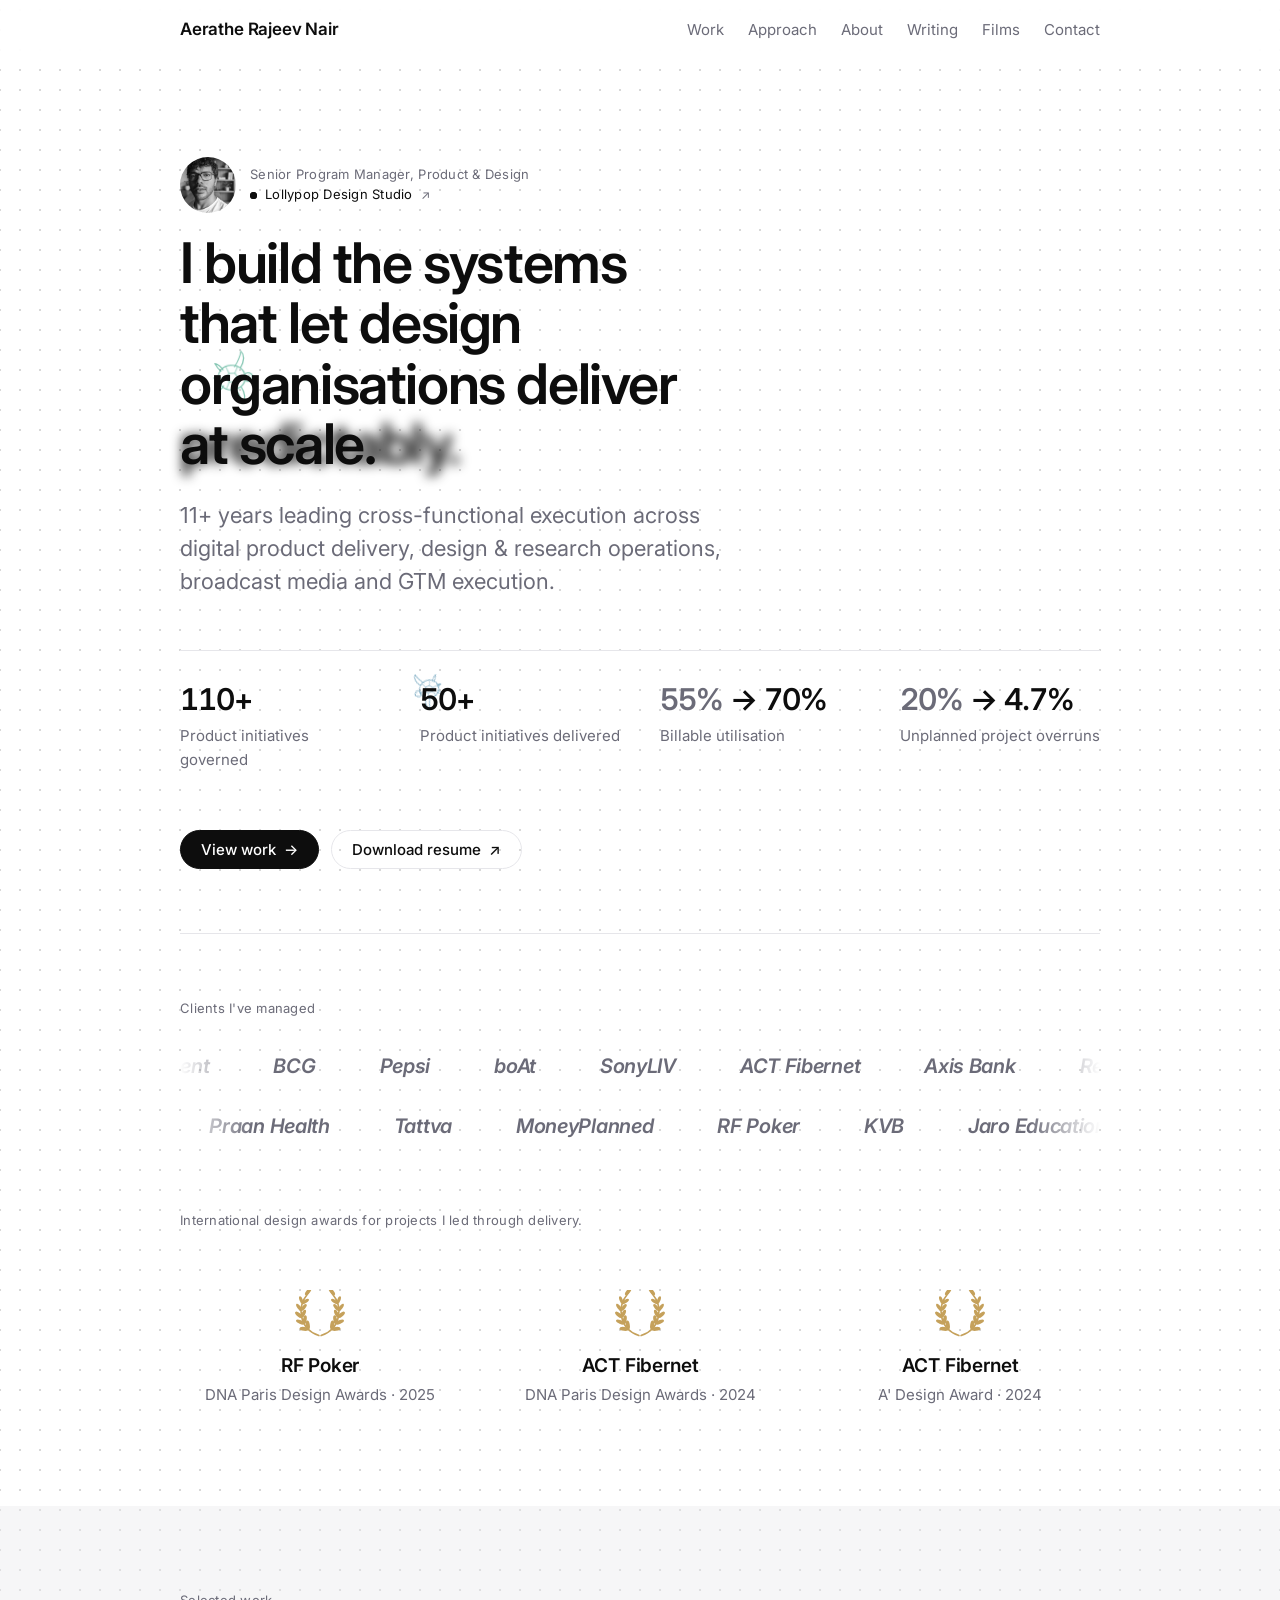
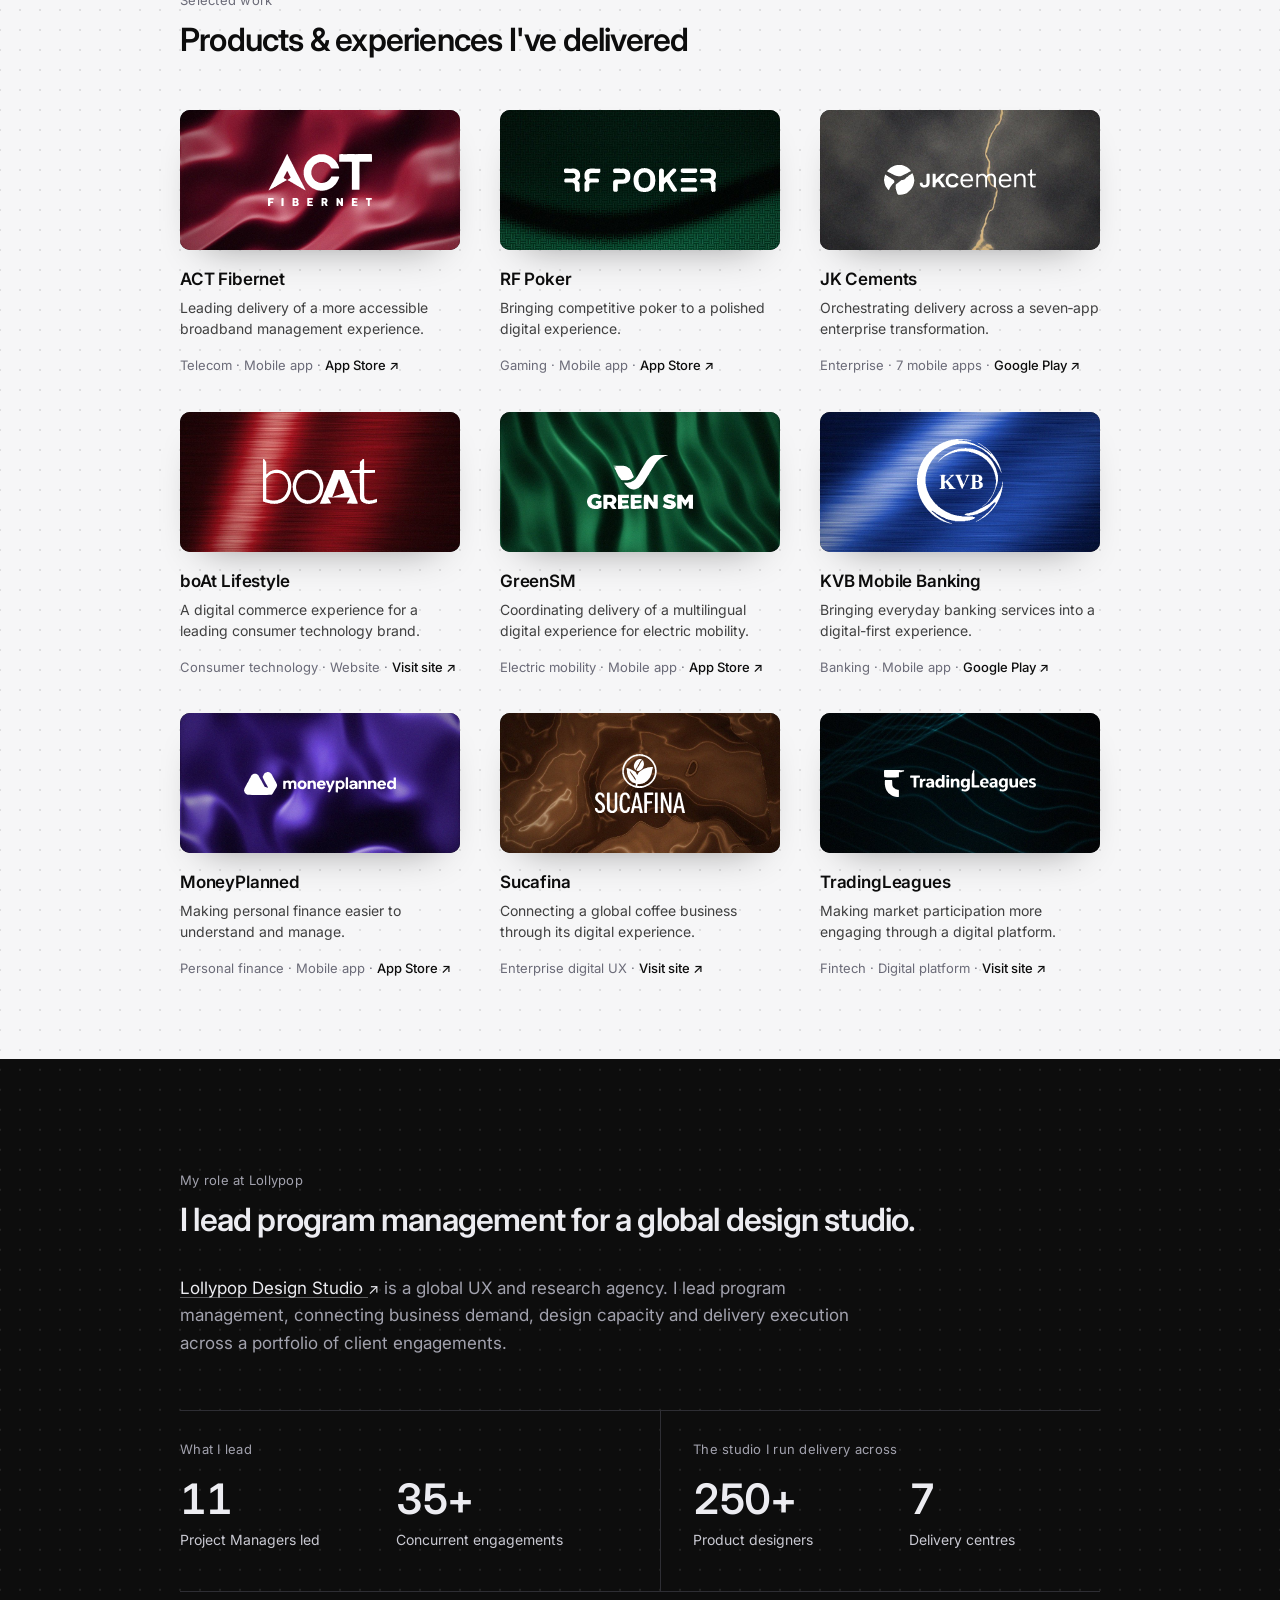
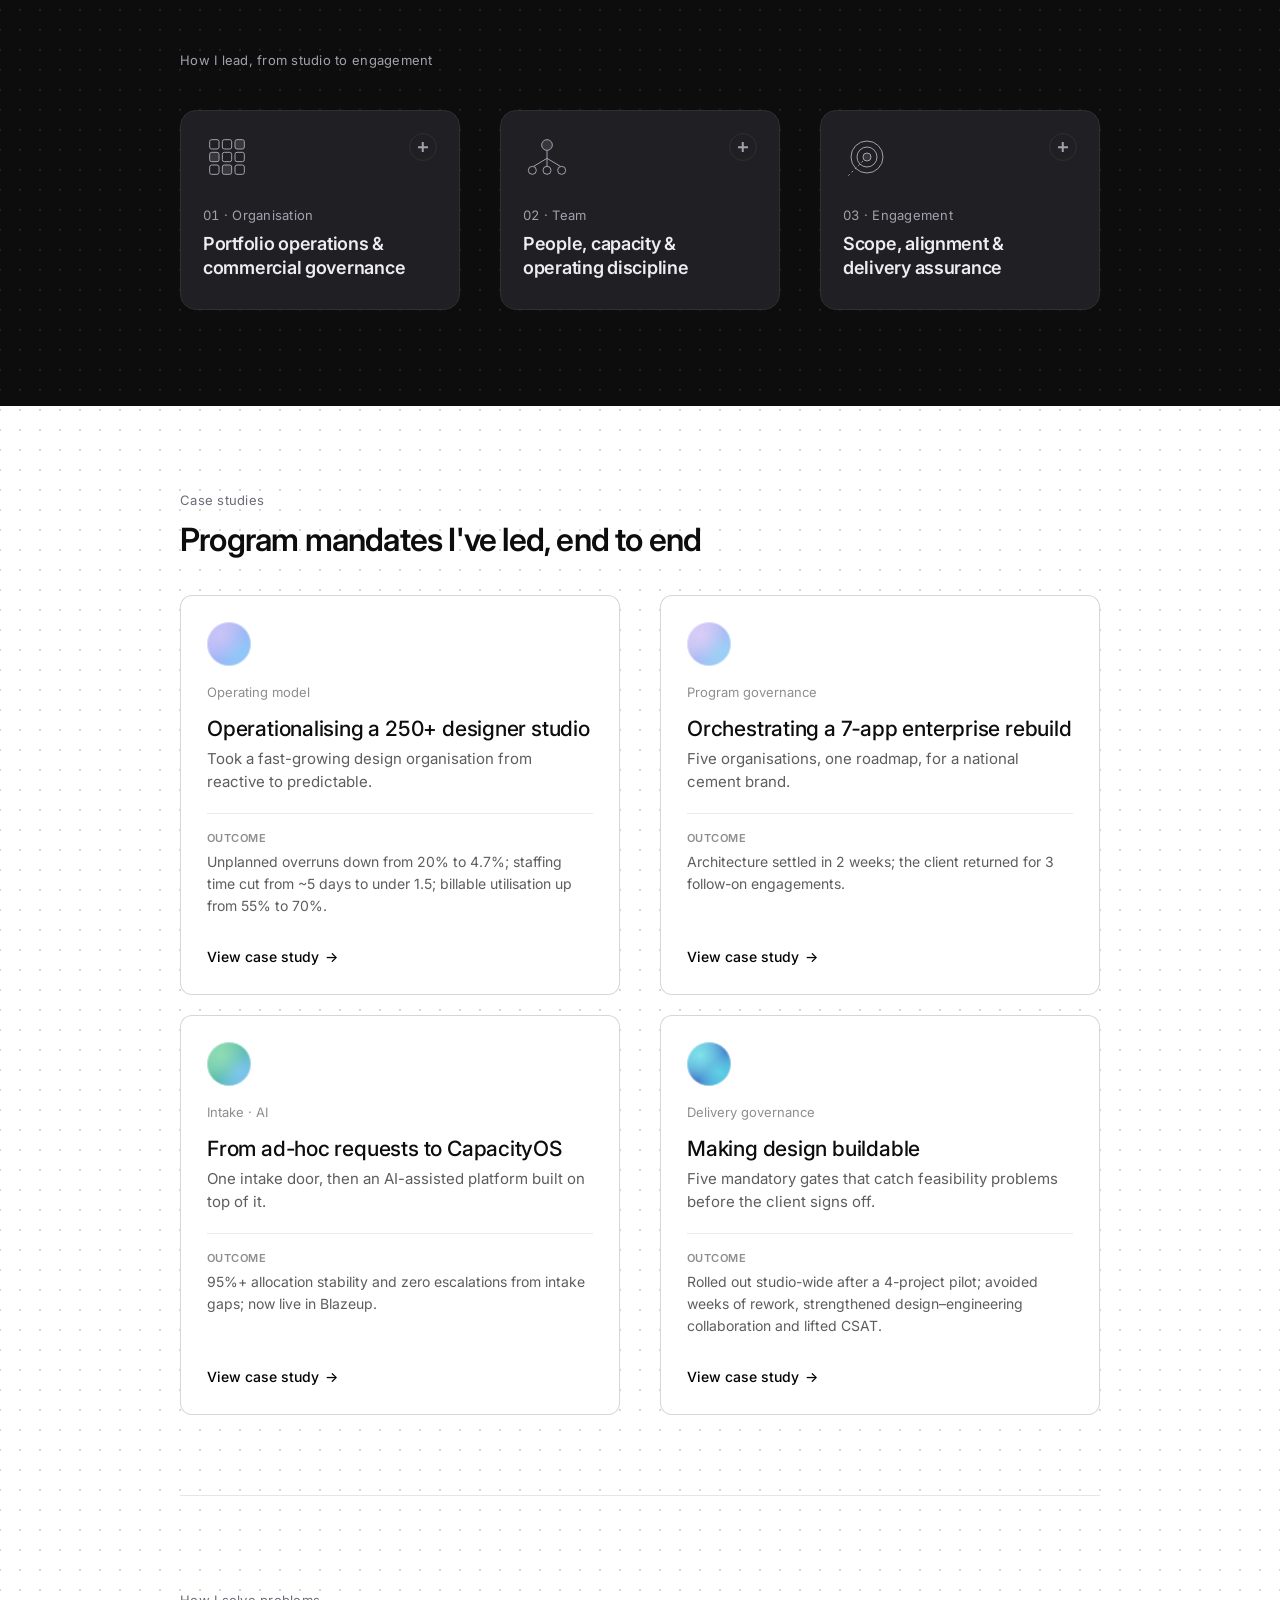
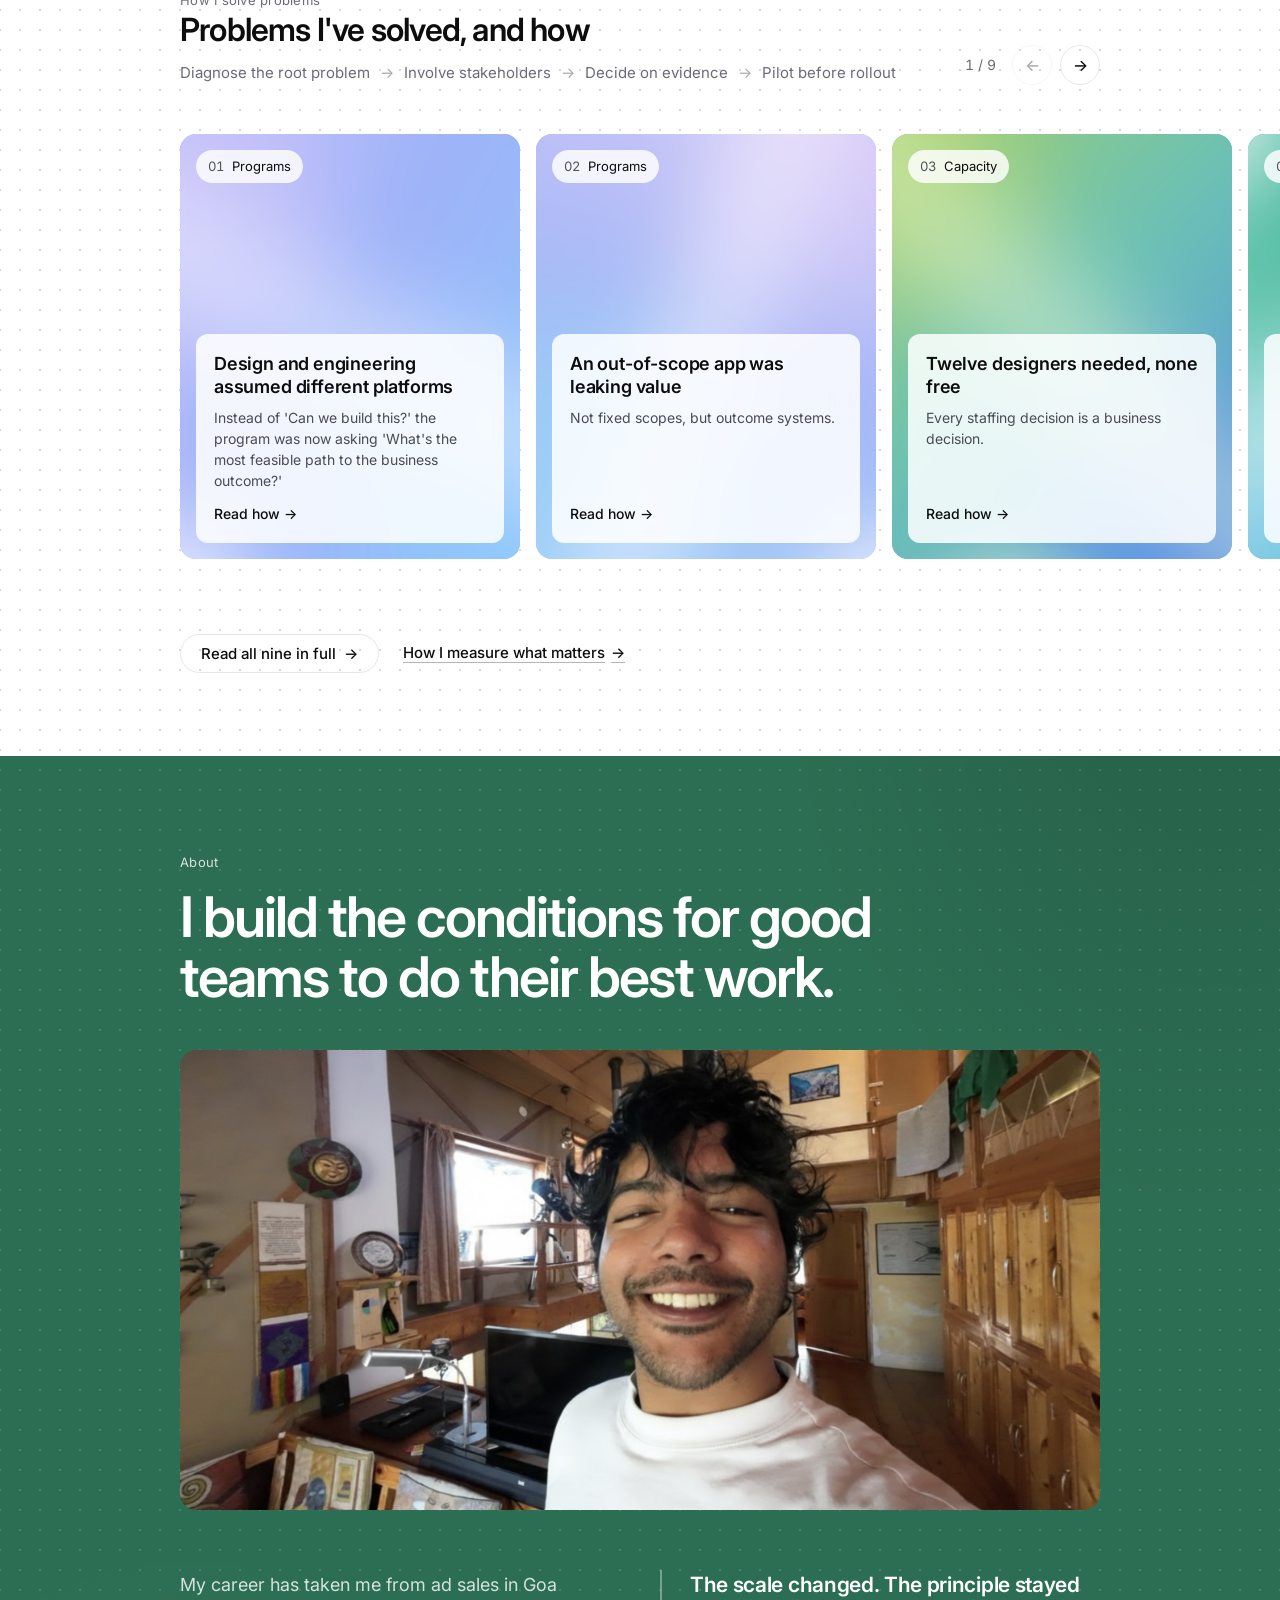
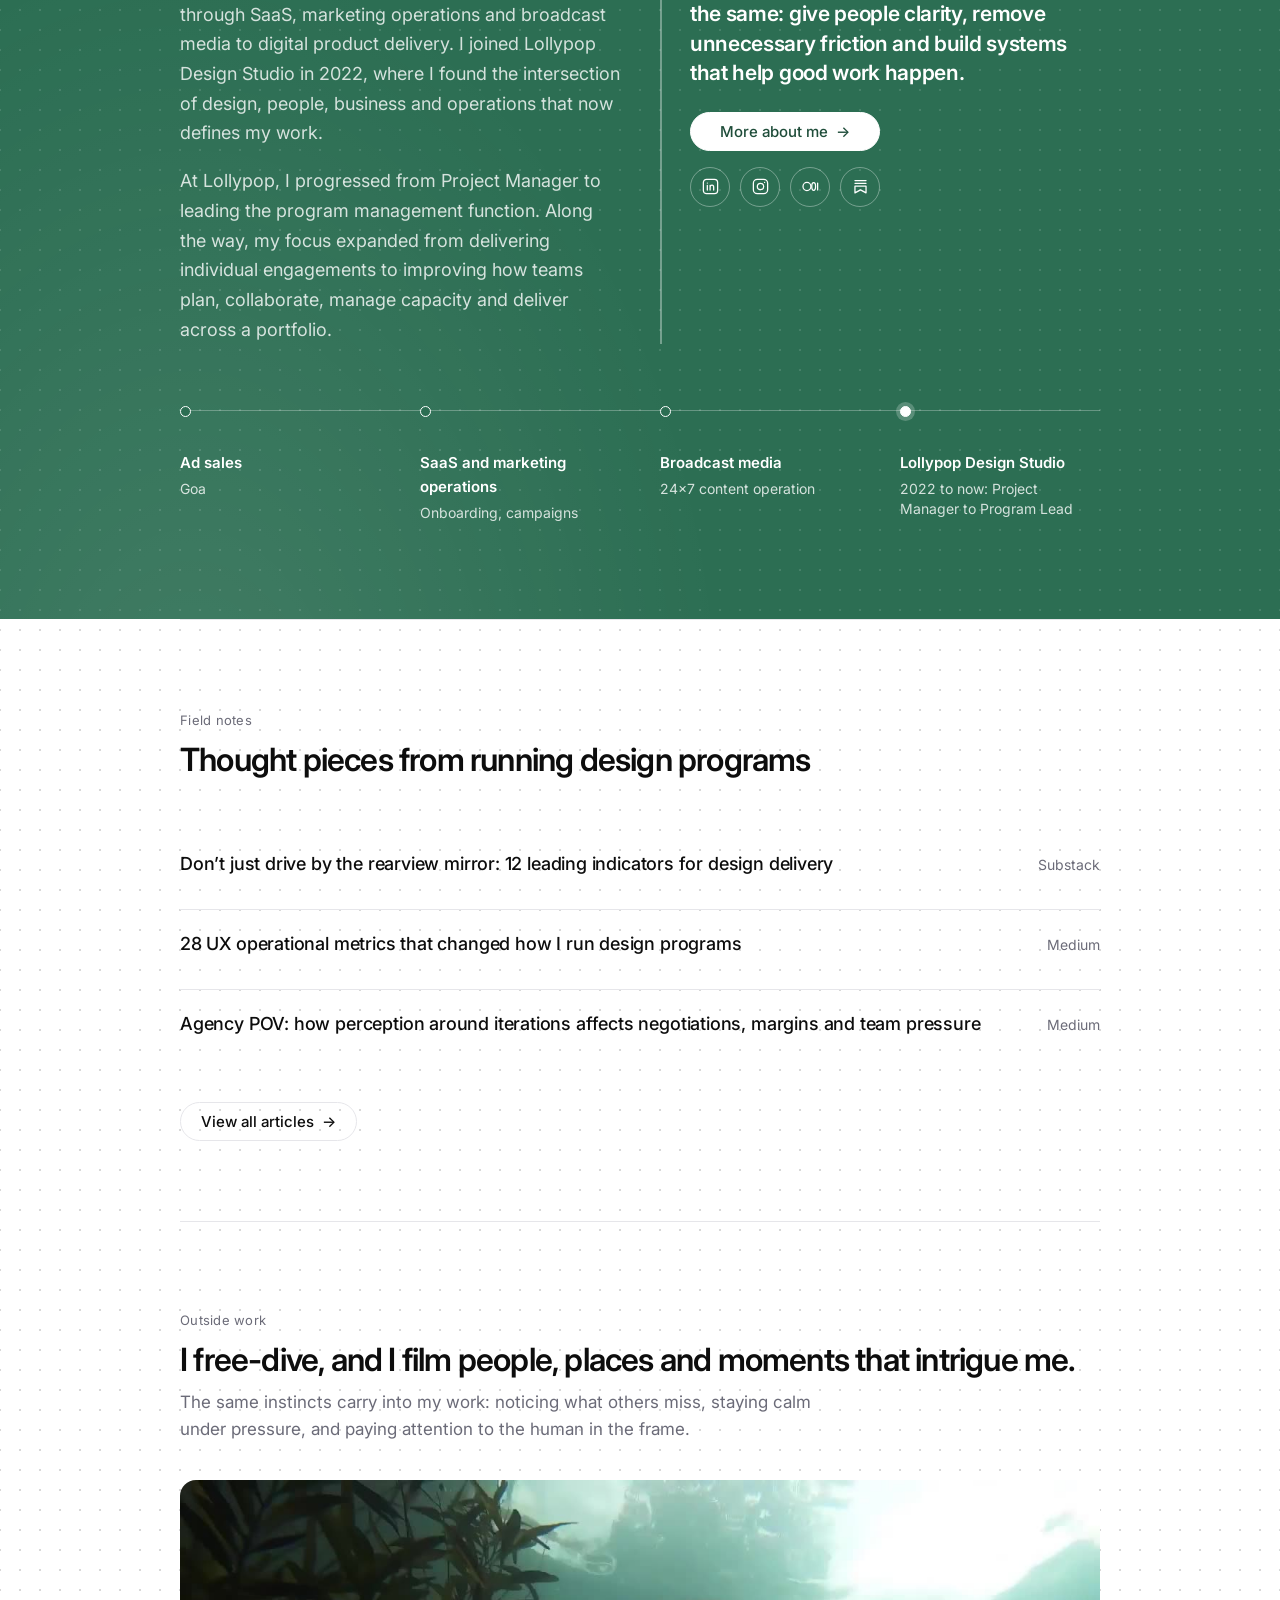
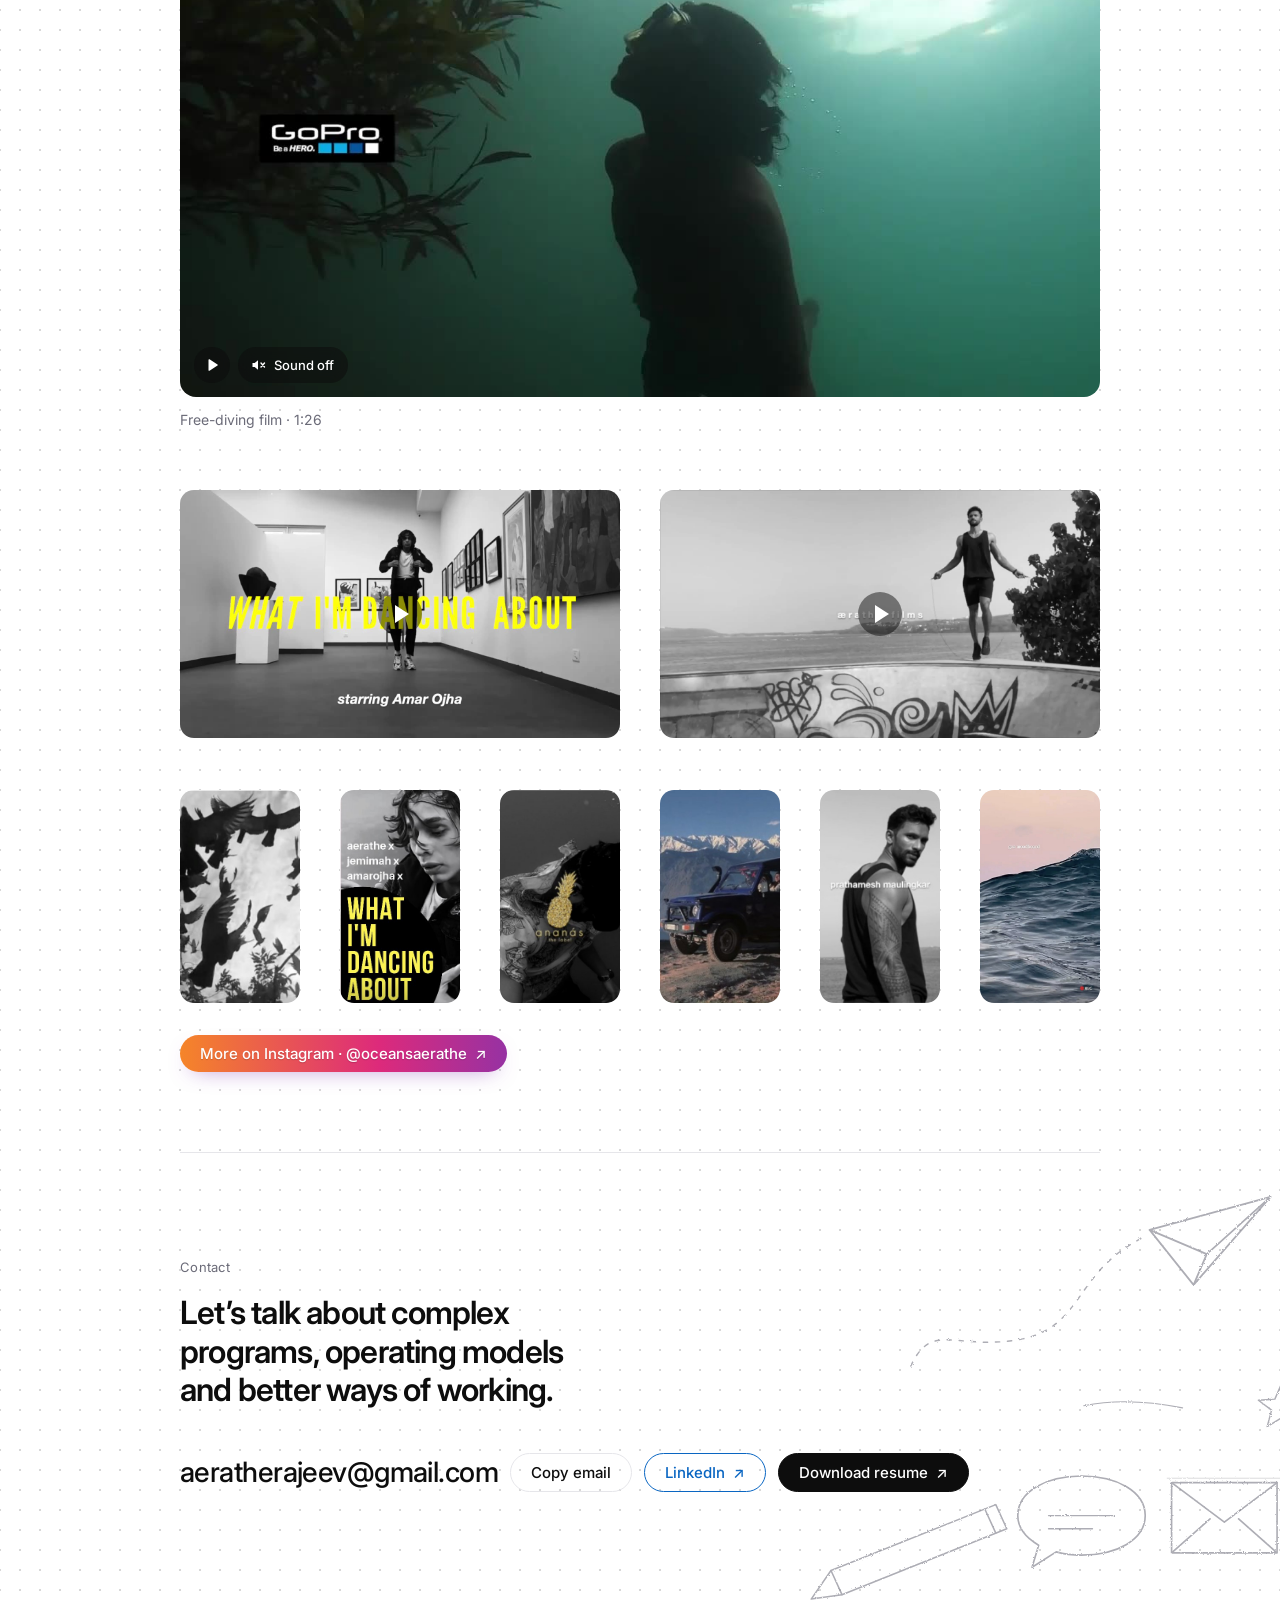
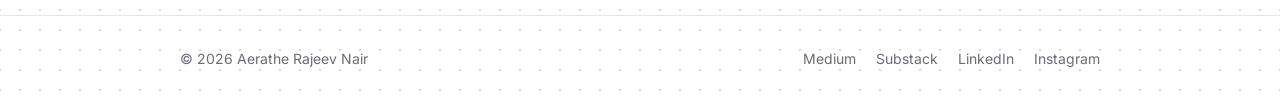
==== commit 465449e5: "Add files via upload" ====
--- a/index.html
+++ b/index.html
@@ -460,11 +460,8 @@
     </div>
     <ul class="writing" id="writing-list">
       <li><a href="https://aerathe.substack.com/p/dont-just-drive-by-the-rearview-mirror" target="_blank" rel="noopener"><span class="wtitle">Don’t just drive by the rearview mirror: 12 leading indicators for design delivery</span><span class="wmeta">Substack</span></a></li>
-      <li><a href="https://aerathe.medium.com/how-i-actually-define-project-success-as-a-design-program-manager-bcd702e311fe" target="_blank" rel="noopener"><span class="wtitle">How I actually define project success as a design program manager</span><span class="wmeta">Medium</span></a></li>
       <li><a href="https://aerathe.medium.com/28-metrics-that-changed-how-i-run-design-programs-and-the-framework-behind-them-2380f7868465" target="_blank" rel="noopener"><span class="wtitle">28 UX operational metrics that changed how I run design programs</span><span class="wmeta">Medium</span></a></li>
-      <li><a href="https://aerathe.medium.com/5-mental-models-behind-strong-program-leadership-and-how-to-apply-them-918ed084f705" target="_blank" rel="noopener"><span class="wtitle">5 mental models behind strong program leadership</span><span class="wmeta">Medium</span></a></li>
       <li><a href="https://aerathe.medium.com/agency-pov-how-perception-around-iterations-affect-negotiations-margins-and-team-pressure-in-6de458fb8f8d" target="_blank" rel="noopener"><span class="wtitle">Agency POV: how perception around iterations affects negotiations, margins and team pressure</span><span class="wmeta">Medium</span></a></li>
-      <li><a href="https://aerathe.medium.com/fixed-bid-rewards-discipline-it-punishes-ambiguity-34d0c2079bbf" target="_blank" rel="noopener"><span class="wtitle">Fixed-bid rewards discipline. It punishes ambiguity.</span><span class="wmeta">Medium</span></a></li>
     </ul>
     <a class="btn btn-secondary" href="writing.html" style="margin-top:32px">View all articles <span aria-hidden="true">→</span></a>
   </section>
--- a/style.css
+++ b/style.css
@@ -1913,3 +1913,18 @@
 .cs-card:hover .cs-lt, .cs-card:focus-visible .cs-lt { text-decoration: underline; text-underline-offset: 4px; text-decoration-thickness: 1px; }
 .cs-ar { display: inline-block; text-decoration: none; transition: transform .25s ease; }
 .cs-card:hover .cs-ar, .cs-card:focus-visible .cs-ar { transform: translateX(4px); }
+
+/* Sea turtles swimming behind the content */
+.sea-turtles{position:absolute;left:0;top:0;width:100%;pointer-events:none;z-index:-1;overflow:hidden}
+.sea-turtle{position:absolute;left:0;top:0;opacity:.6;will-change:transform}
+.sea-turtle svg{display:block;width:100%;height:auto}
+.sea-turtle .tf{transform-box:fill-box;animation:tf-paddle 2.8s ease-in-out infinite}
+.sea-turtle .tf-l{transform-origin:100% 50%}
+.sea-turtle .tf-r{transform-origin:0% 50%;animation-name:tf-paddle-r}
+.sea-turtle .tb{transform-box:fill-box;transform-origin:50% 0;animation:tb-kick 2.8s ease-in-out infinite}
+@keyframes tf-paddle{0%,100%{transform:rotate(14deg)}50%{transform:rotate(-16deg)}}
+@keyframes tf-paddle-r{0%,100%{transform:rotate(-14deg)}50%{transform:rotate(16deg)}}
+@keyframes tb-kick{0%,100%{transform:rotate(-6deg)}50%{transform:rotate(6deg)}}
+@media (prefers-reduced-motion: reduce){.sea-turtle .tf,.sea-turtle .tb{animation:none}}
+@media (max-width:640px){.sea-turtle{opacity:.4}}
+.sea-turtle.is-fleeing .tf,.sea-turtle.is-fleeing .tb{animation-duration:.9s}
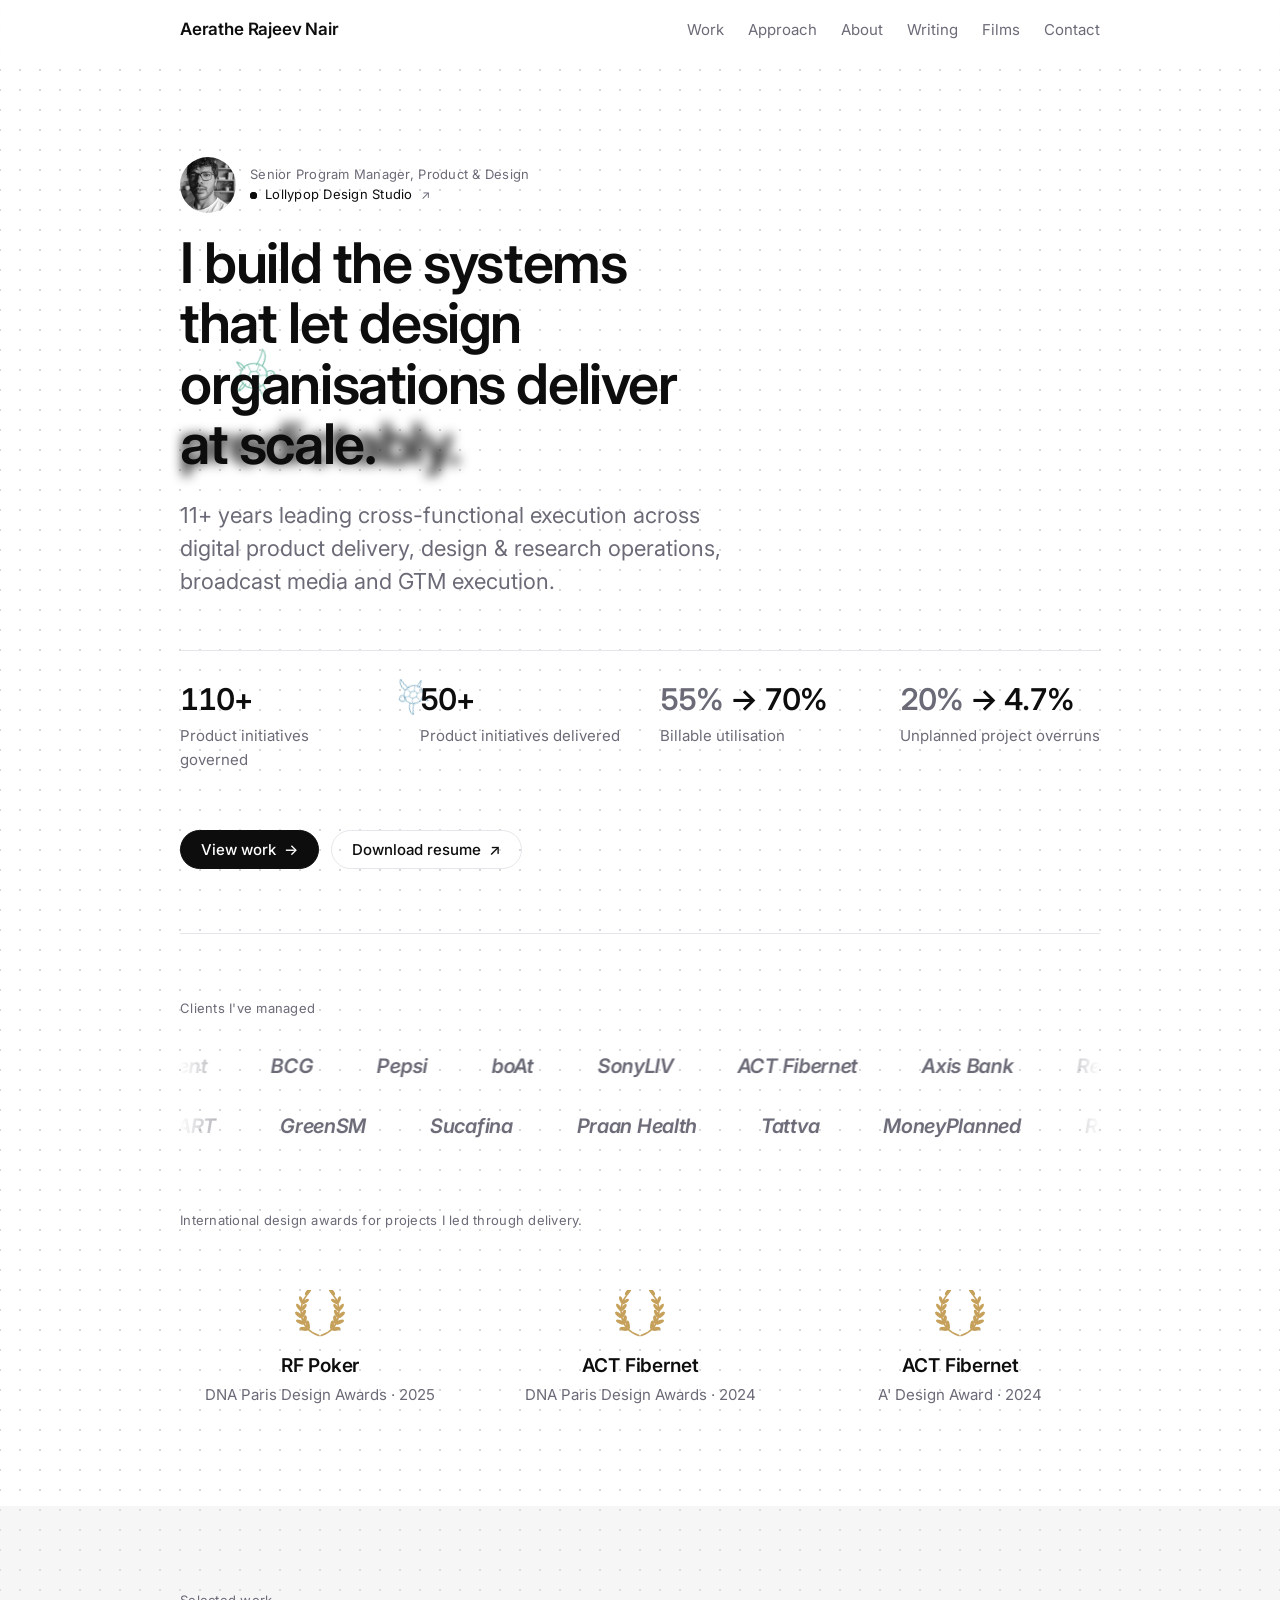
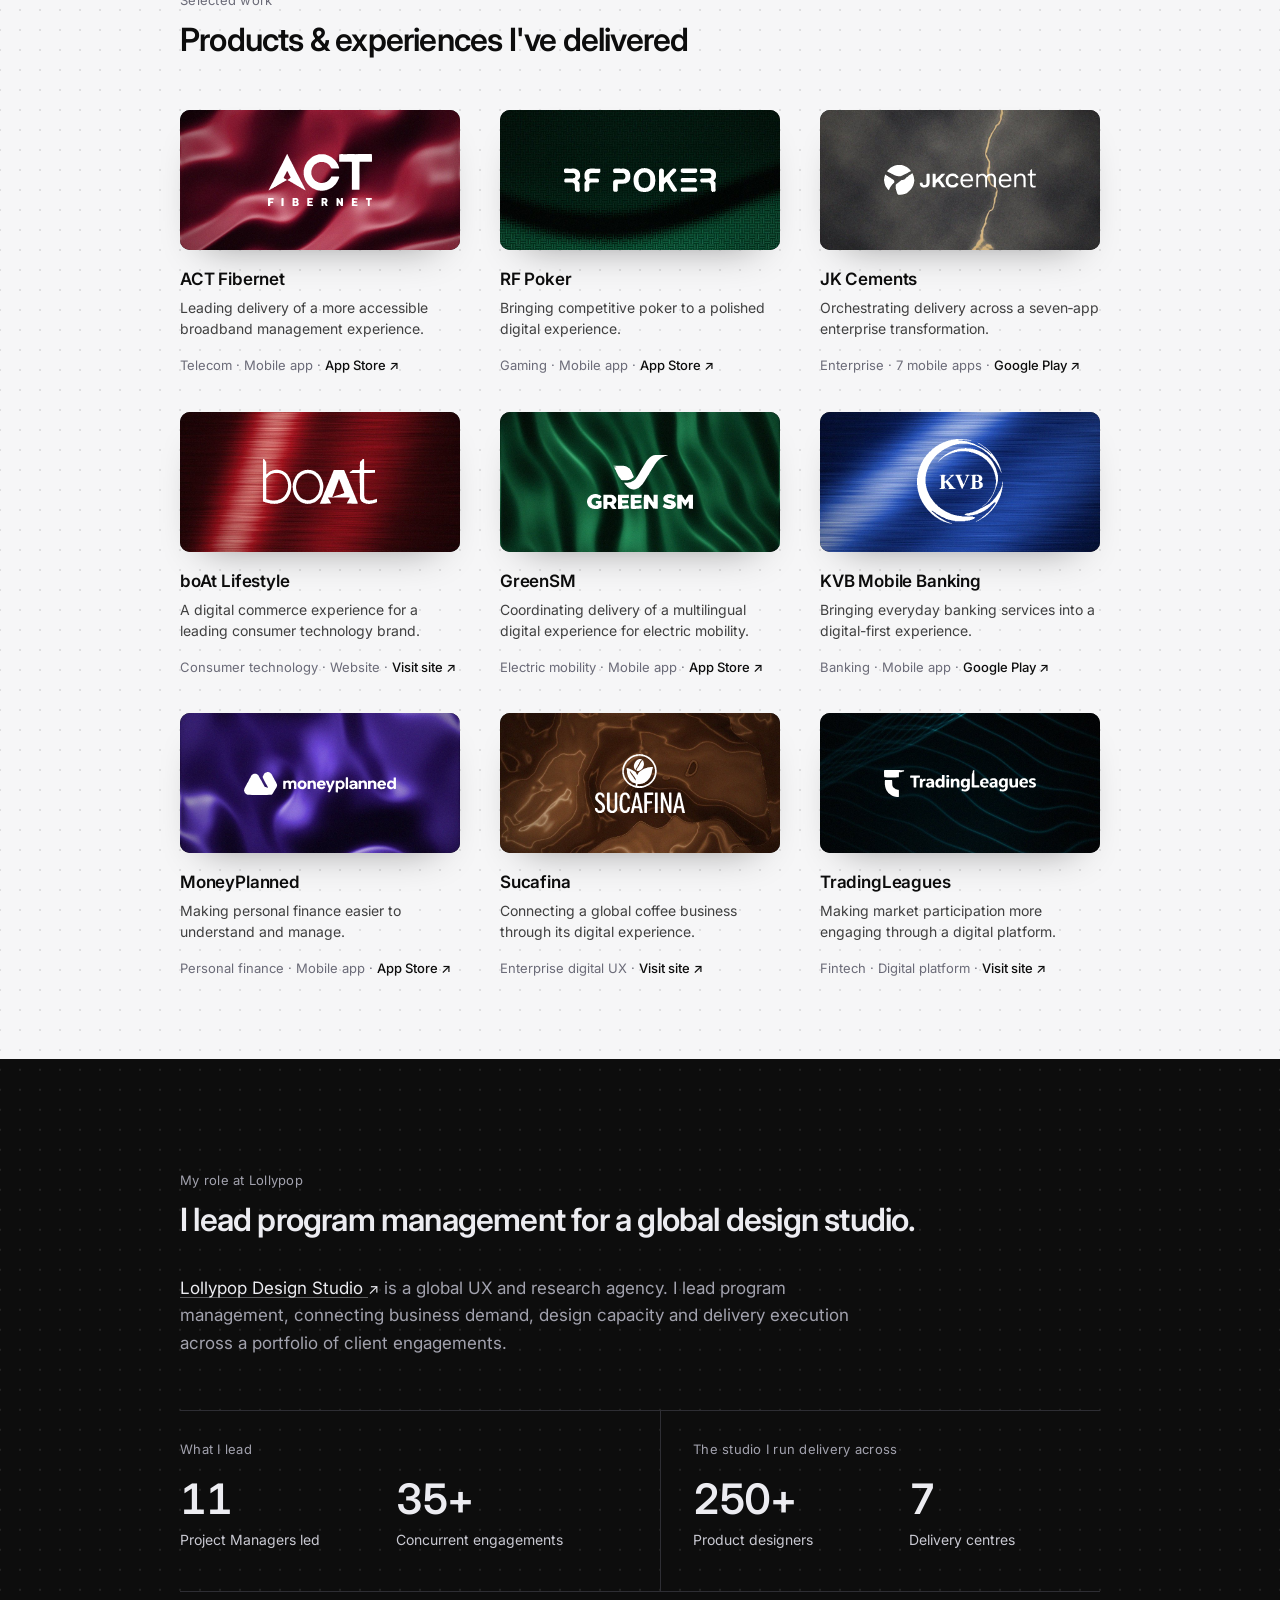
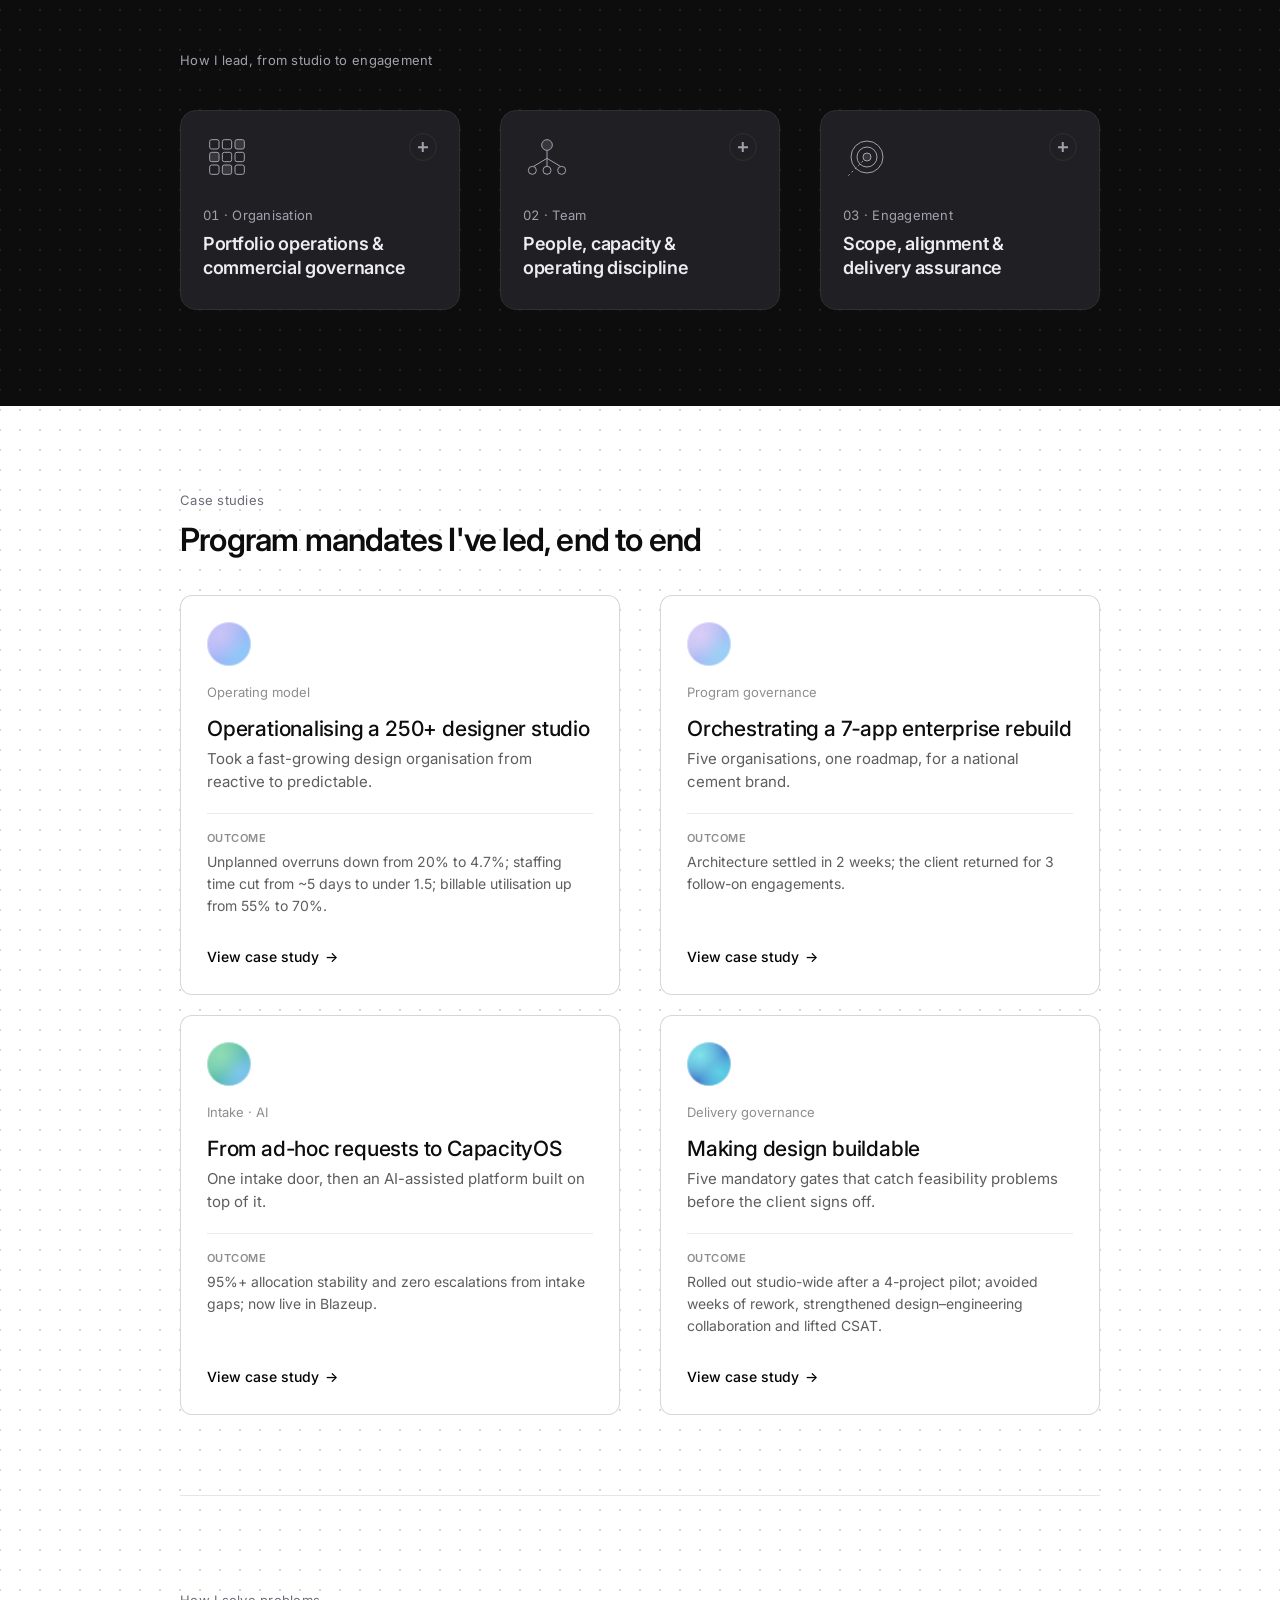
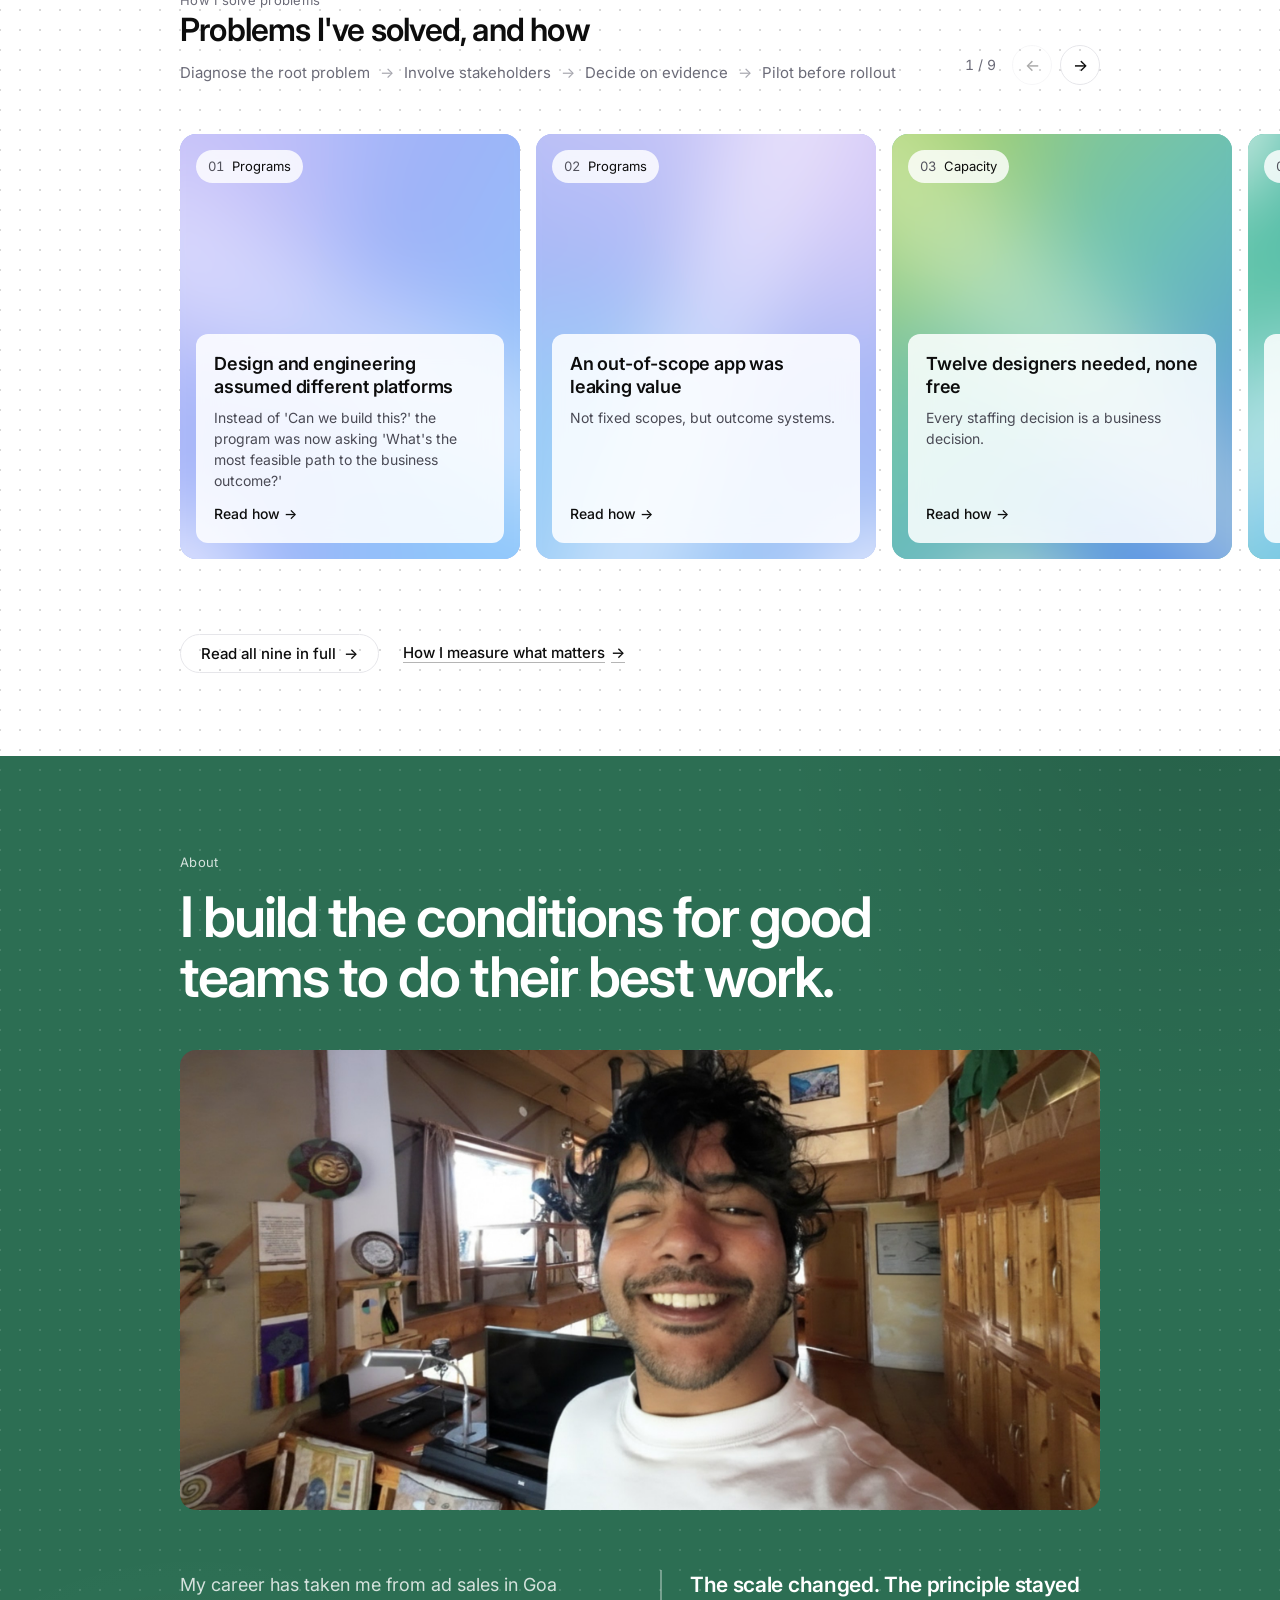
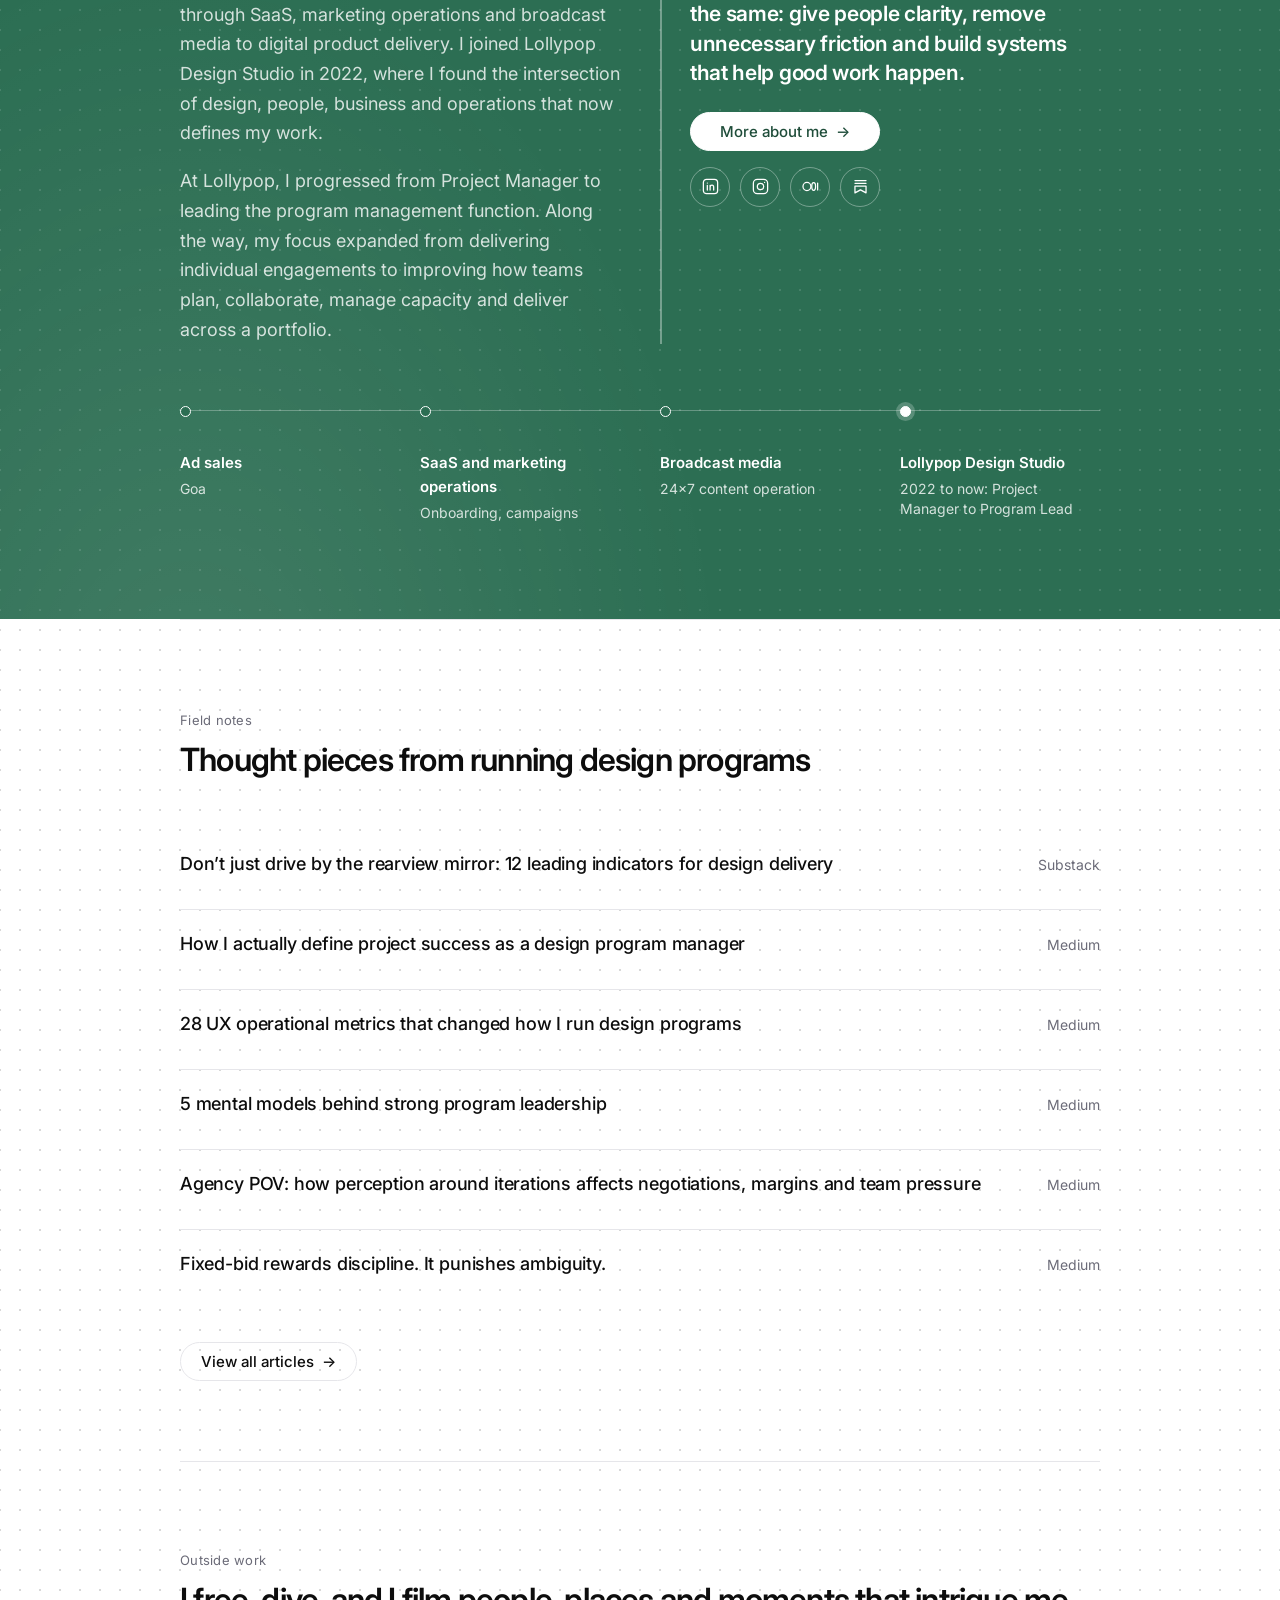
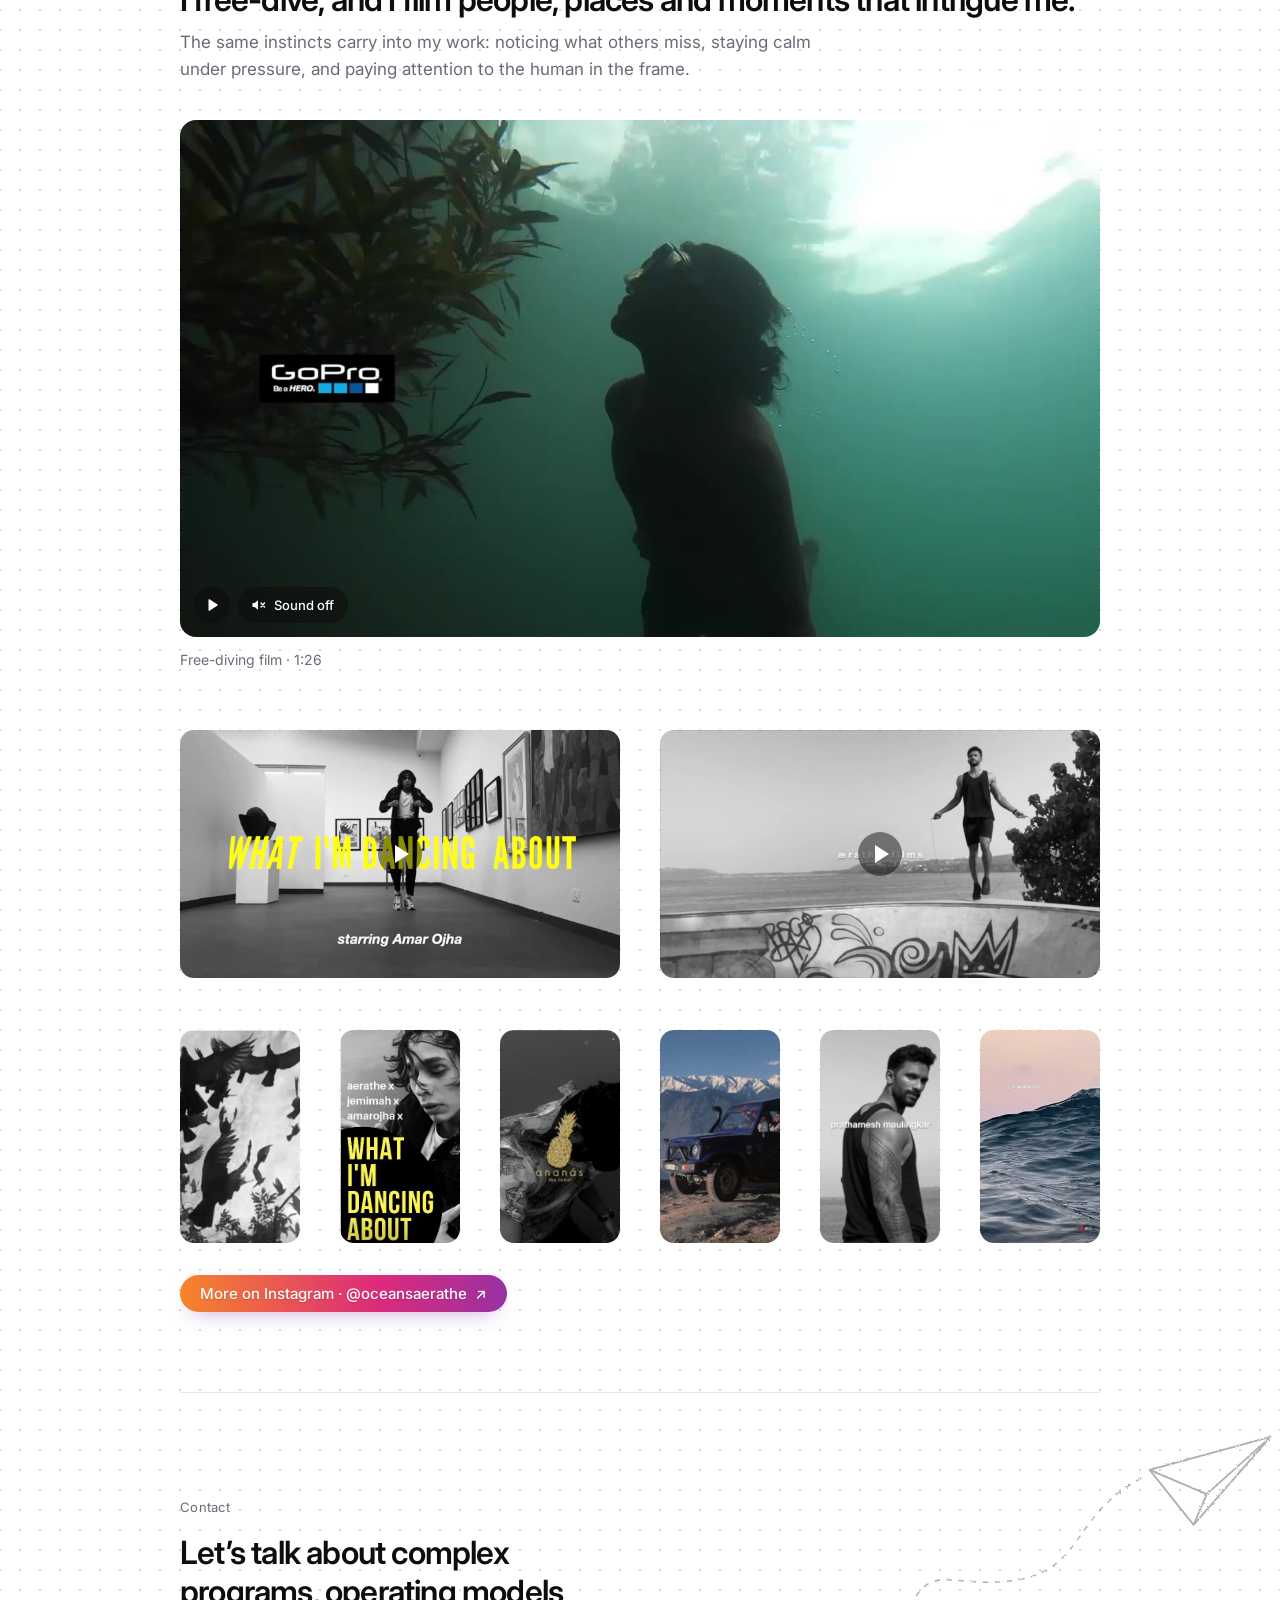
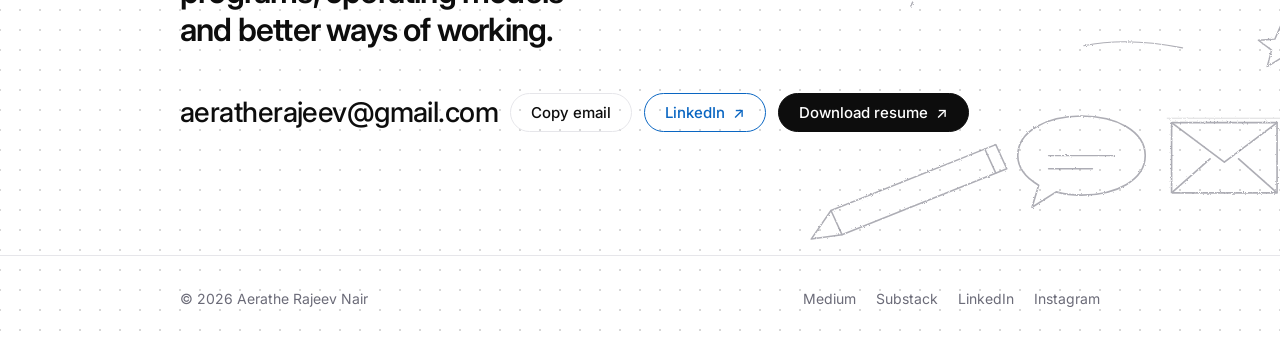
==== commit 4e3e2e06: "Add files via upload" ====
--- a/index.html
+++ b/index.html
@@ -460,8 +460,11 @@
     </div>
     <ul class="writing" id="writing-list">
       <li><a href="https://aerathe.substack.com/p/dont-just-drive-by-the-rearview-mirror" target="_blank" rel="noopener"><span class="wtitle">Don’t just drive by the rearview mirror: 12 leading indicators for design delivery</span><span class="wmeta">Substack</span></a></li>
+      <li class="w-desk"><a href="https://aerathe.medium.com/how-i-actually-define-project-success-as-a-design-program-manager-bcd702e311fe" target="_blank" rel="noopener"><span class="wtitle">How I actually define project success as a design program manager</span><span class="wmeta">Medium</span></a></li>
       <li><a href="https://aerathe.medium.com/28-metrics-that-changed-how-i-run-design-programs-and-the-framework-behind-them-2380f7868465" target="_blank" rel="noopener"><span class="wtitle">28 UX operational metrics that changed how I run design programs</span><span class="wmeta">Medium</span></a></li>
-      <li><a href="https://aerathe.medium.com/agency-pov-how-perception-around-iterations-affect-negotiations-margins-and-team-pressure-in-6de458fb8f8d" target="_blank" rel="noopener"><span class="wtitle">Agency POV: how perception around iterations affects negotiations, margins and team pressure</span><span class="wmeta">Medium</span></a></li>
+      <li class="w-desk"><a href="https://aerathe.medium.com/5-mental-models-behind-strong-program-leadership-and-how-to-apply-them-918ed084f705" target="_blank" rel="noopener"><span class="wtitle">5 mental models behind strong program leadership</span><span class="wmeta">Medium</span></a></li>
+      <li class="w-mlast"><a href="https://aerathe.medium.com/agency-pov-how-perception-around-iterations-affect-negotiations-margins-and-team-pressure-in-6de458fb8f8d" target="_blank" rel="noopener"><span class="wtitle">Agency POV: how perception around iterations affects negotiations, margins and team pressure</span><span class="wmeta">Medium</span></a></li>
+      <li class="w-desk"><a href="https://aerathe.medium.com/fixed-bid-rewards-discipline-it-punishes-ambiguity-34d0c2079bbf" target="_blank" rel="noopener"><span class="wtitle">Fixed-bid rewards discipline. It punishes ambiguity.</span><span class="wmeta">Medium</span></a></li>
     </ul>
     <a class="btn btn-secondary" href="writing.html" style="margin-top:32px">View all articles <span aria-hidden="true">→</span></a>
   </section>
--- a/style.css
+++ b/style.css
@@ -1928,3 +1928,8 @@
 @media (prefers-reduced-motion: reduce){.sea-turtle .tf,.sea-turtle .tb{animation:none}}
 @media (max-width:640px){.sea-turtle{opacity:.4}}
 .sea-turtle.is-fleeing .tf,.sea-turtle.is-fleeing .tb{animation-duration:.9s}
+/* Field notes: all articles on desktop, the three chosen ones on phones */
+@media (max-width: 760px) {
+  .writing li.w-desk { display: none; }
+  .writing li.w-mlast { border-bottom: 0; }
+}
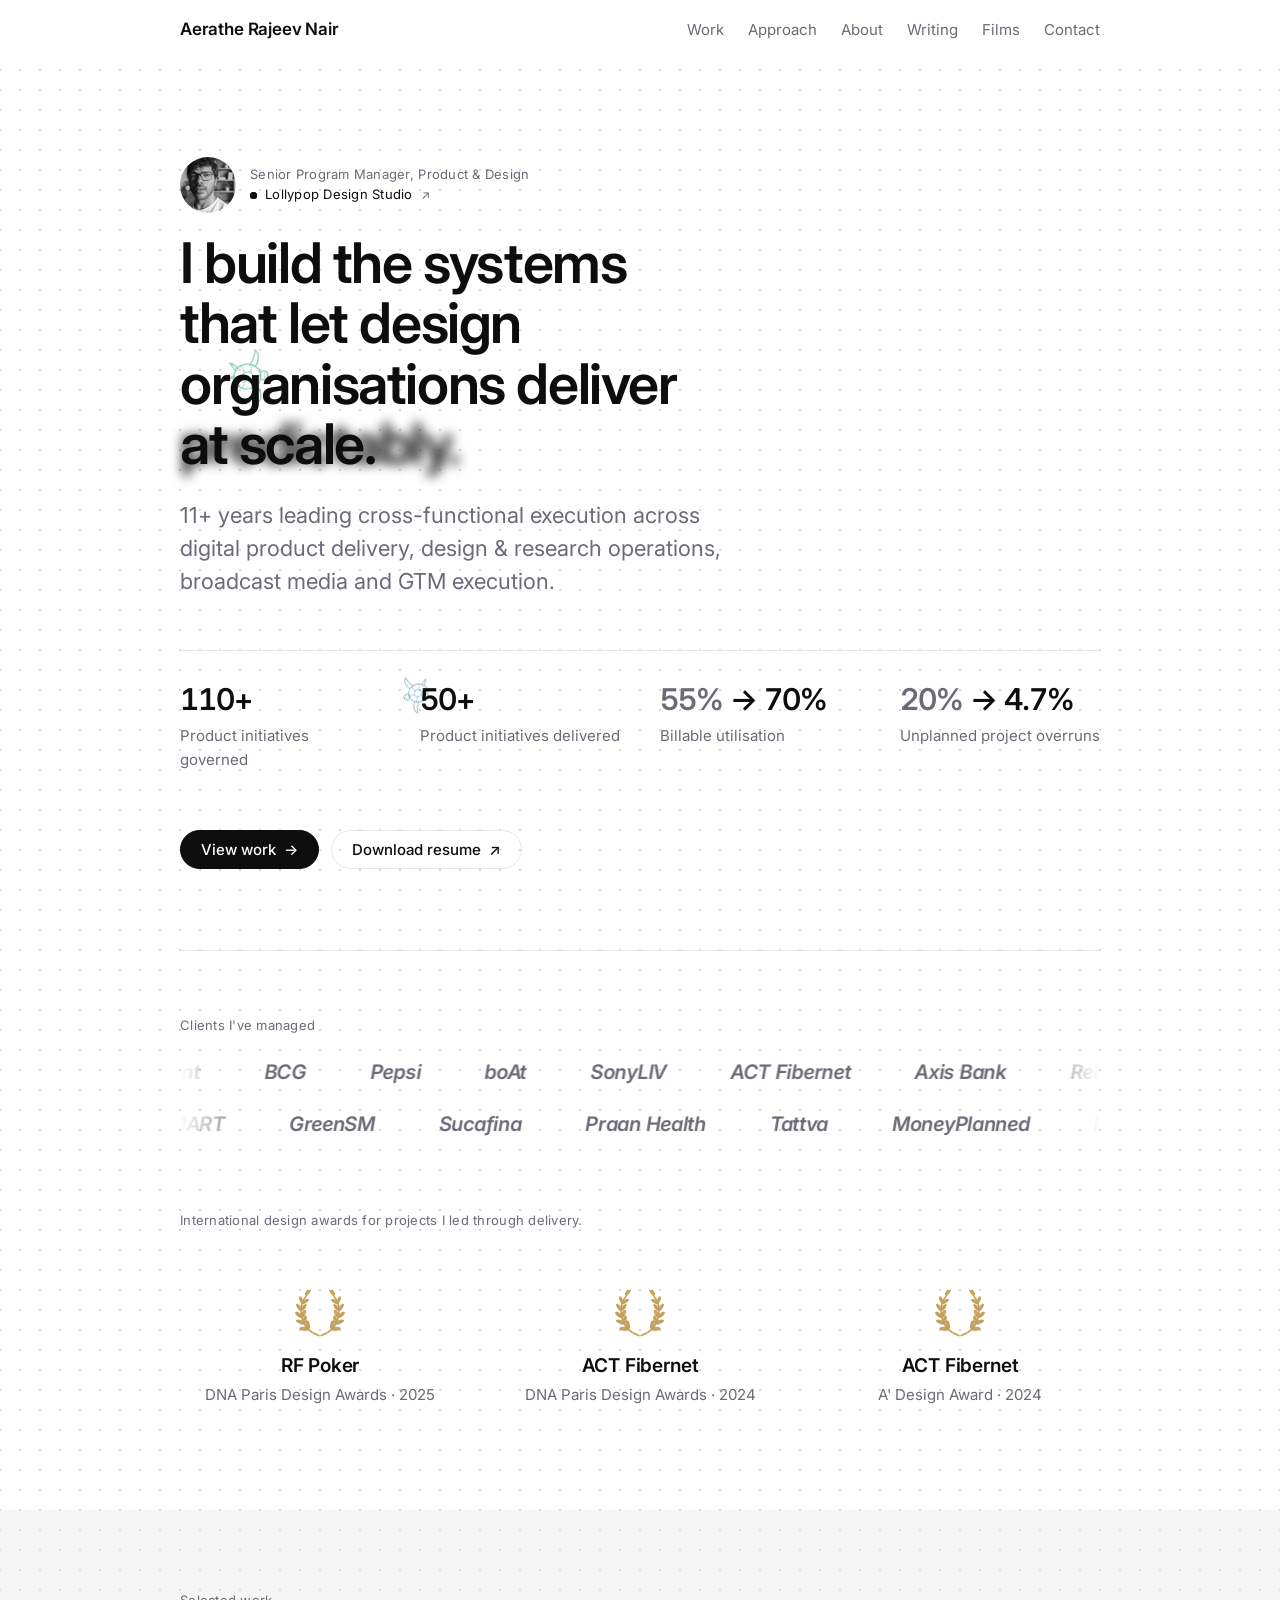
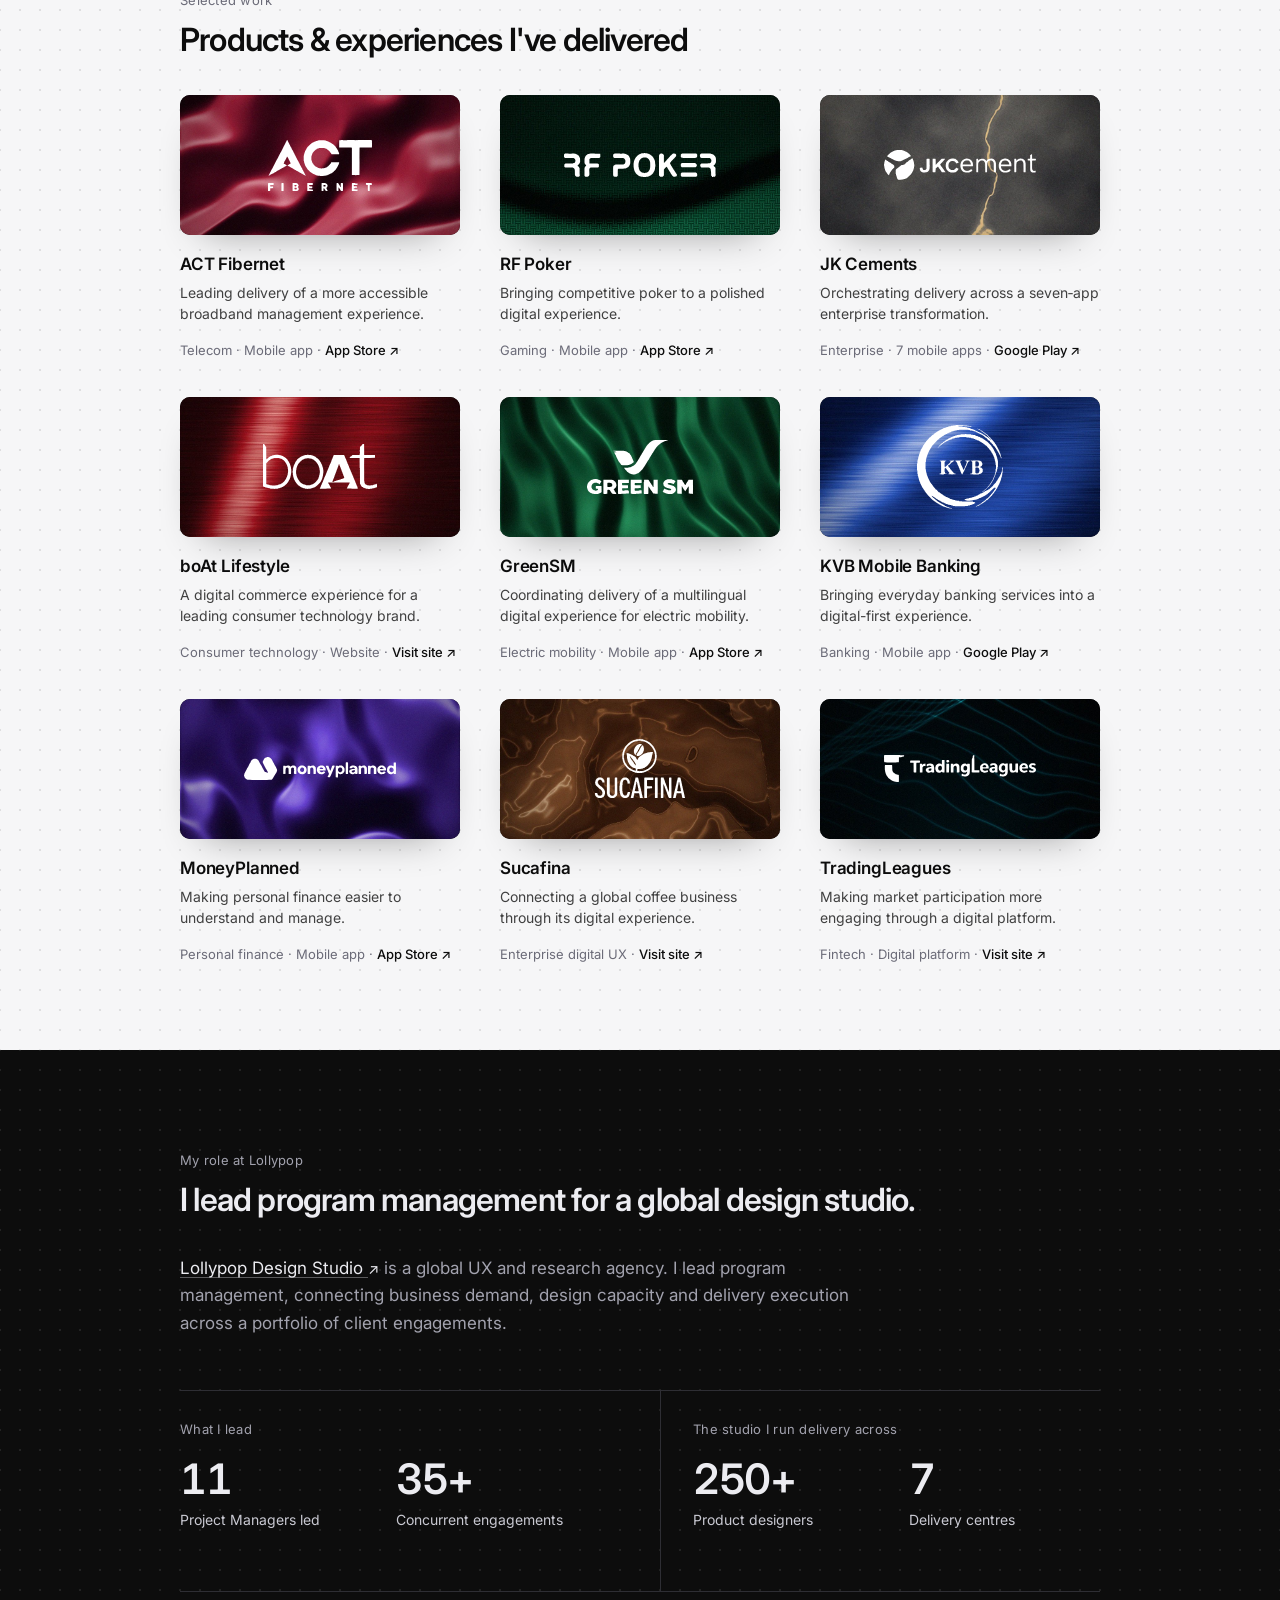
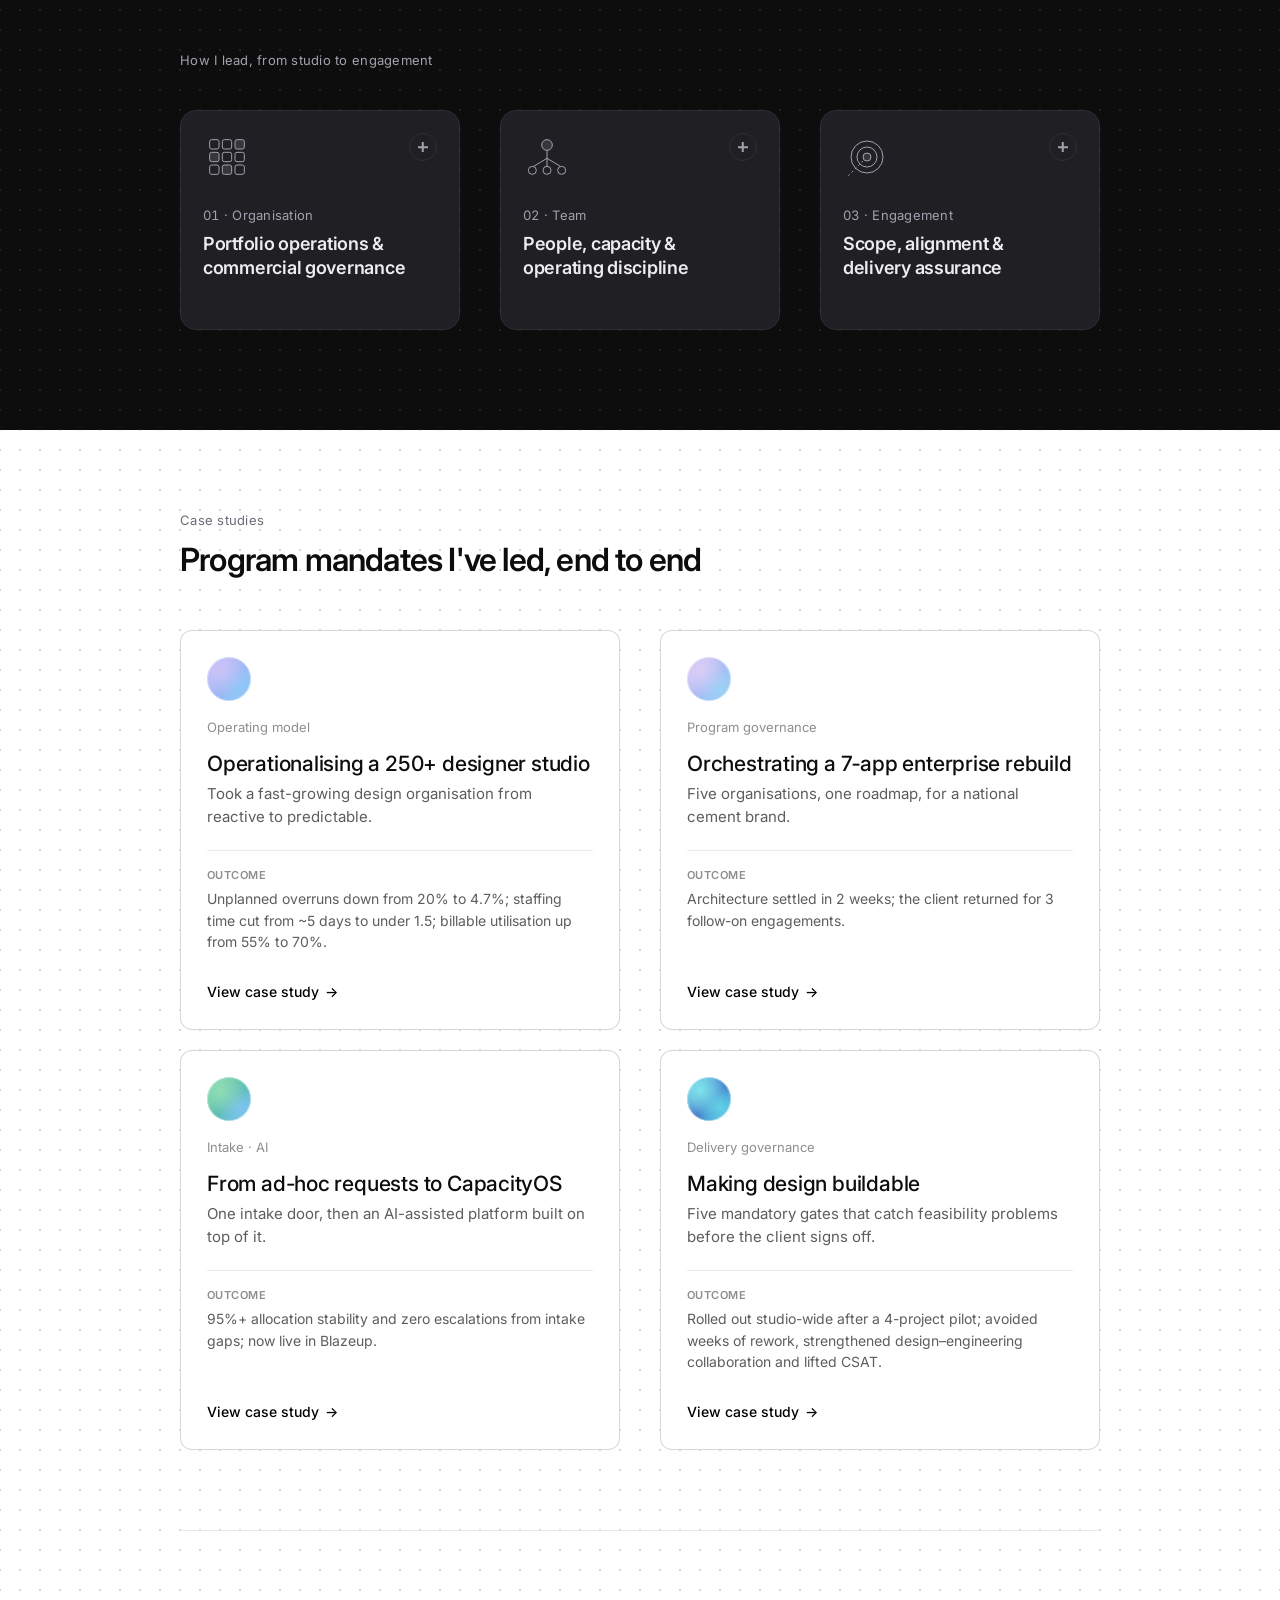
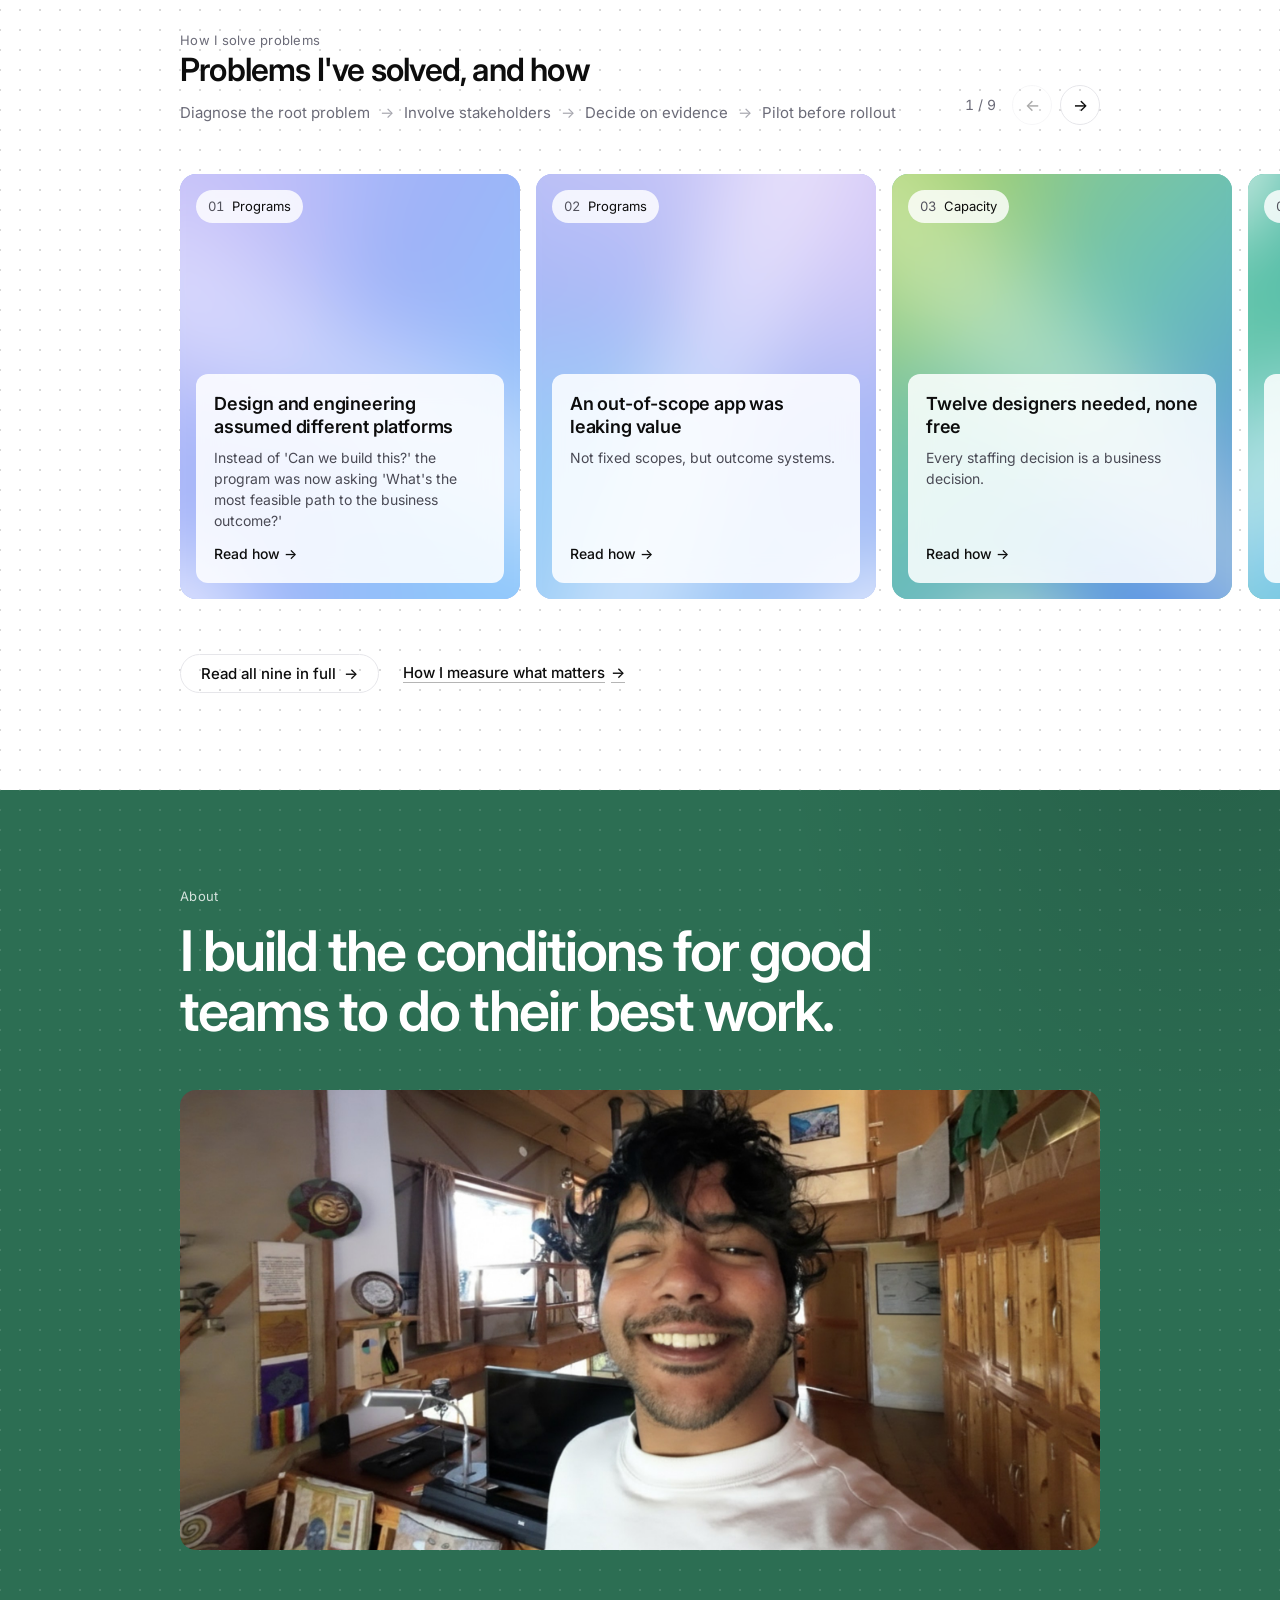
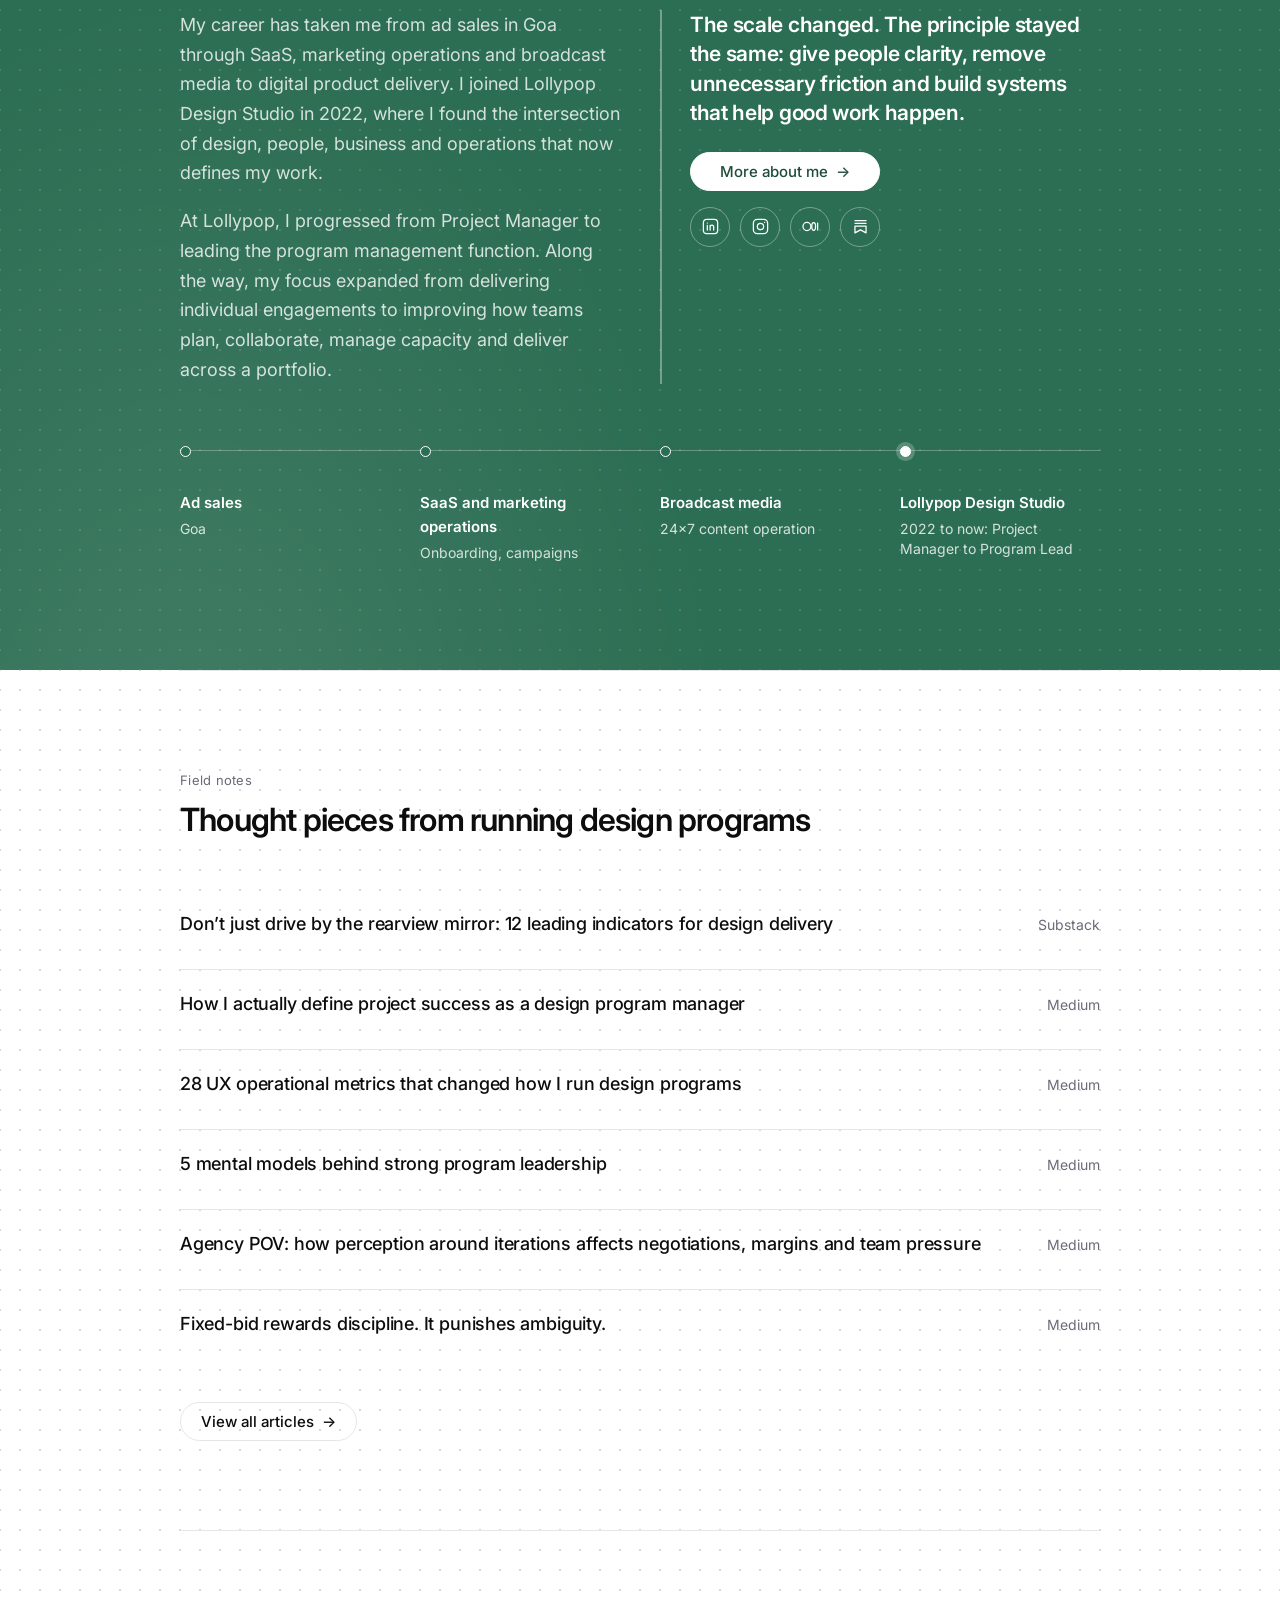
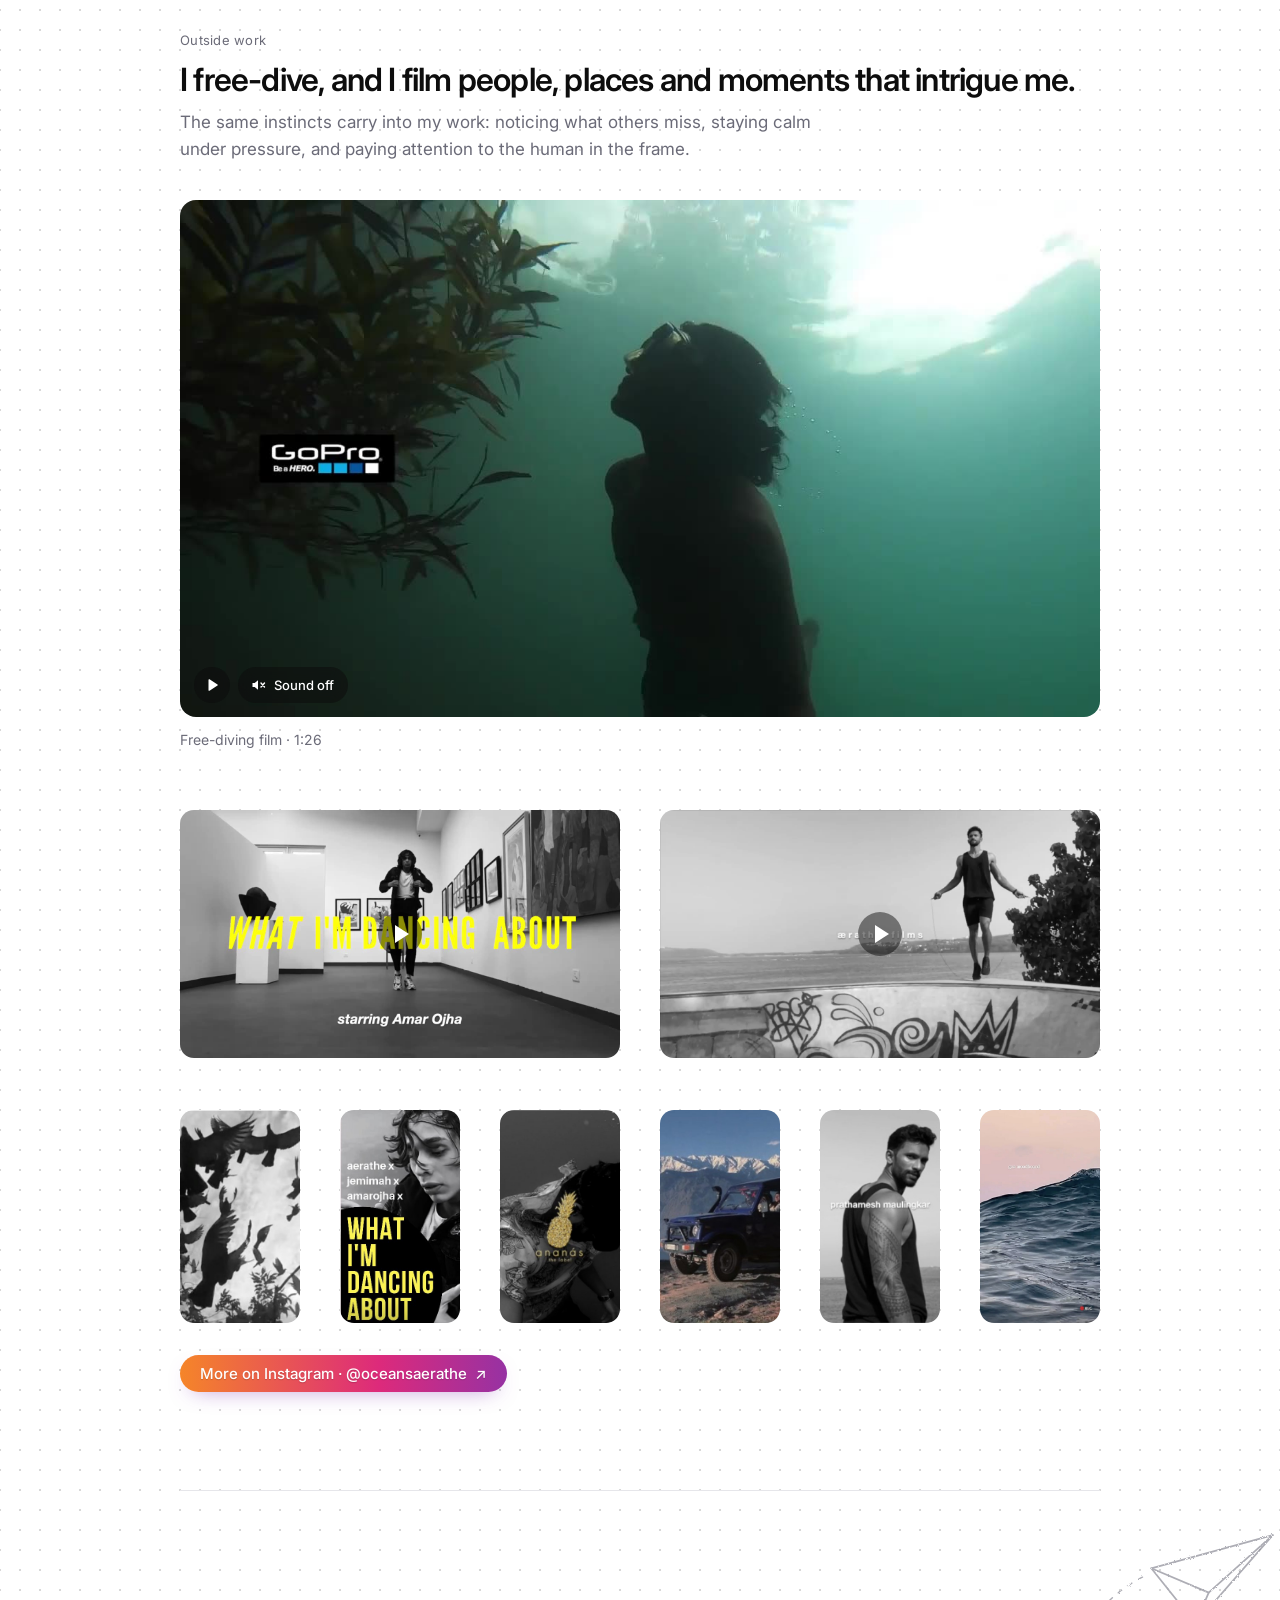
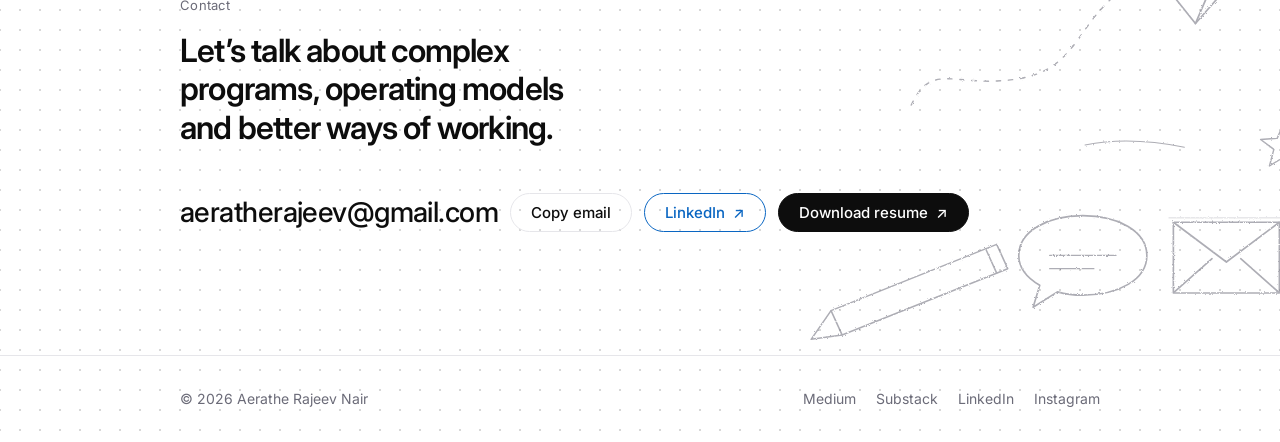
==== commit e51266fc: "Add files via upload" ====
--- a/index.html
+++ b/index.html
@@ -5,12 +5,19 @@
 <meta name="color-scheme" content="light">
 <meta name="viewport" content="width=device-width, initial-scale=1, viewport-fit=cover">
 <title>Aerathe Rajeev Nair</title>
-<meta name="description" content="Program and portfolio leader for design organisations. 170 product initiatives delivered; 250+ designers across 35 concurrent programs.">
+<meta name="description" content="Senior Program Manager, Product &amp; Design. I build the systems that let design organisations deliver predictably: 110+ product initiatives governed across a 250+ designer studio.">
 <link rel="icon" href="favicon.svg" type="image/svg+xml">
 <meta property="og:type" content="website">
+<meta property="og:url" content="https://www.aeratheportfolio.in/">
 <meta property="og:title" content="Aerathe Rajeev Nair">
-<meta property="og:description" content="Program and portfolio leader for design organisations. 170 product initiatives delivered; 250+ designers across 35 concurrent programs.">
-<meta name="twitter:card" content="summary">
+<meta property="og:description" content="Senior Program Manager, Product &amp; Design. I build the systems that let design organisations deliver predictably: 110+ product initiatives governed across a 250+ designer studio.">
+<meta name="twitter:card" content="summary_large_image">
+<meta property="og:image" content="https://www.aeratheportfolio.in/og-image.jpg">
+<meta property="og:image:width" content="1200">
+<meta property="og:image:height" content="630">
+<meta property="og:image:alt" content="Aerathe Rajeev Nair, Senior Program Manager, Product &amp; Design">
+<meta property="og:site_name" content="Aerathe Rajeev Nair">
+<meta name="twitter:image" content="https://www.aeratheportfolio.in/og-image.jpg">
 <link rel="preconnect" href="https://fonts.googleapis.com">
 <link rel="preconnect" href="https://fonts.gstatic.com" crossorigin>
 <link rel="stylesheet" href="https://fonts.googleapis.com/css2?family=Inter:ital,wght@0,400;0,500;0,600;1,600&display=swap">
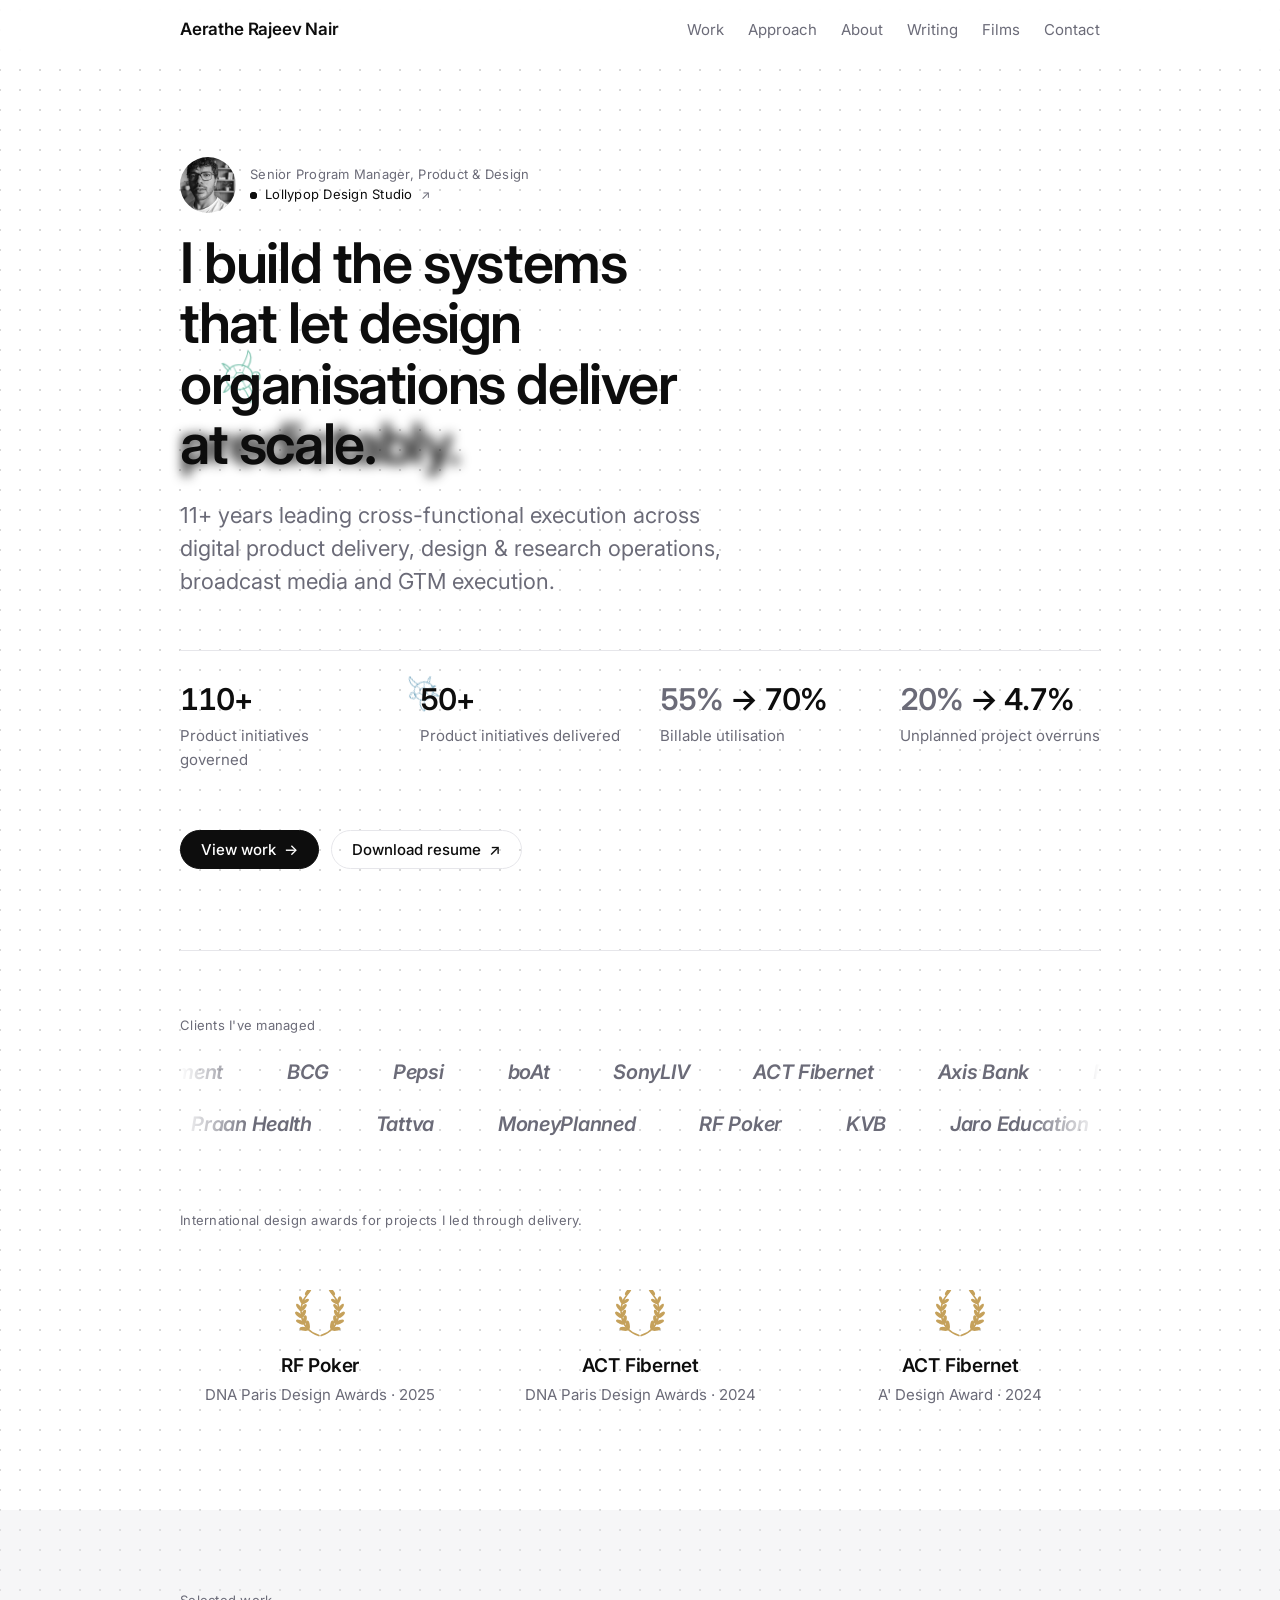
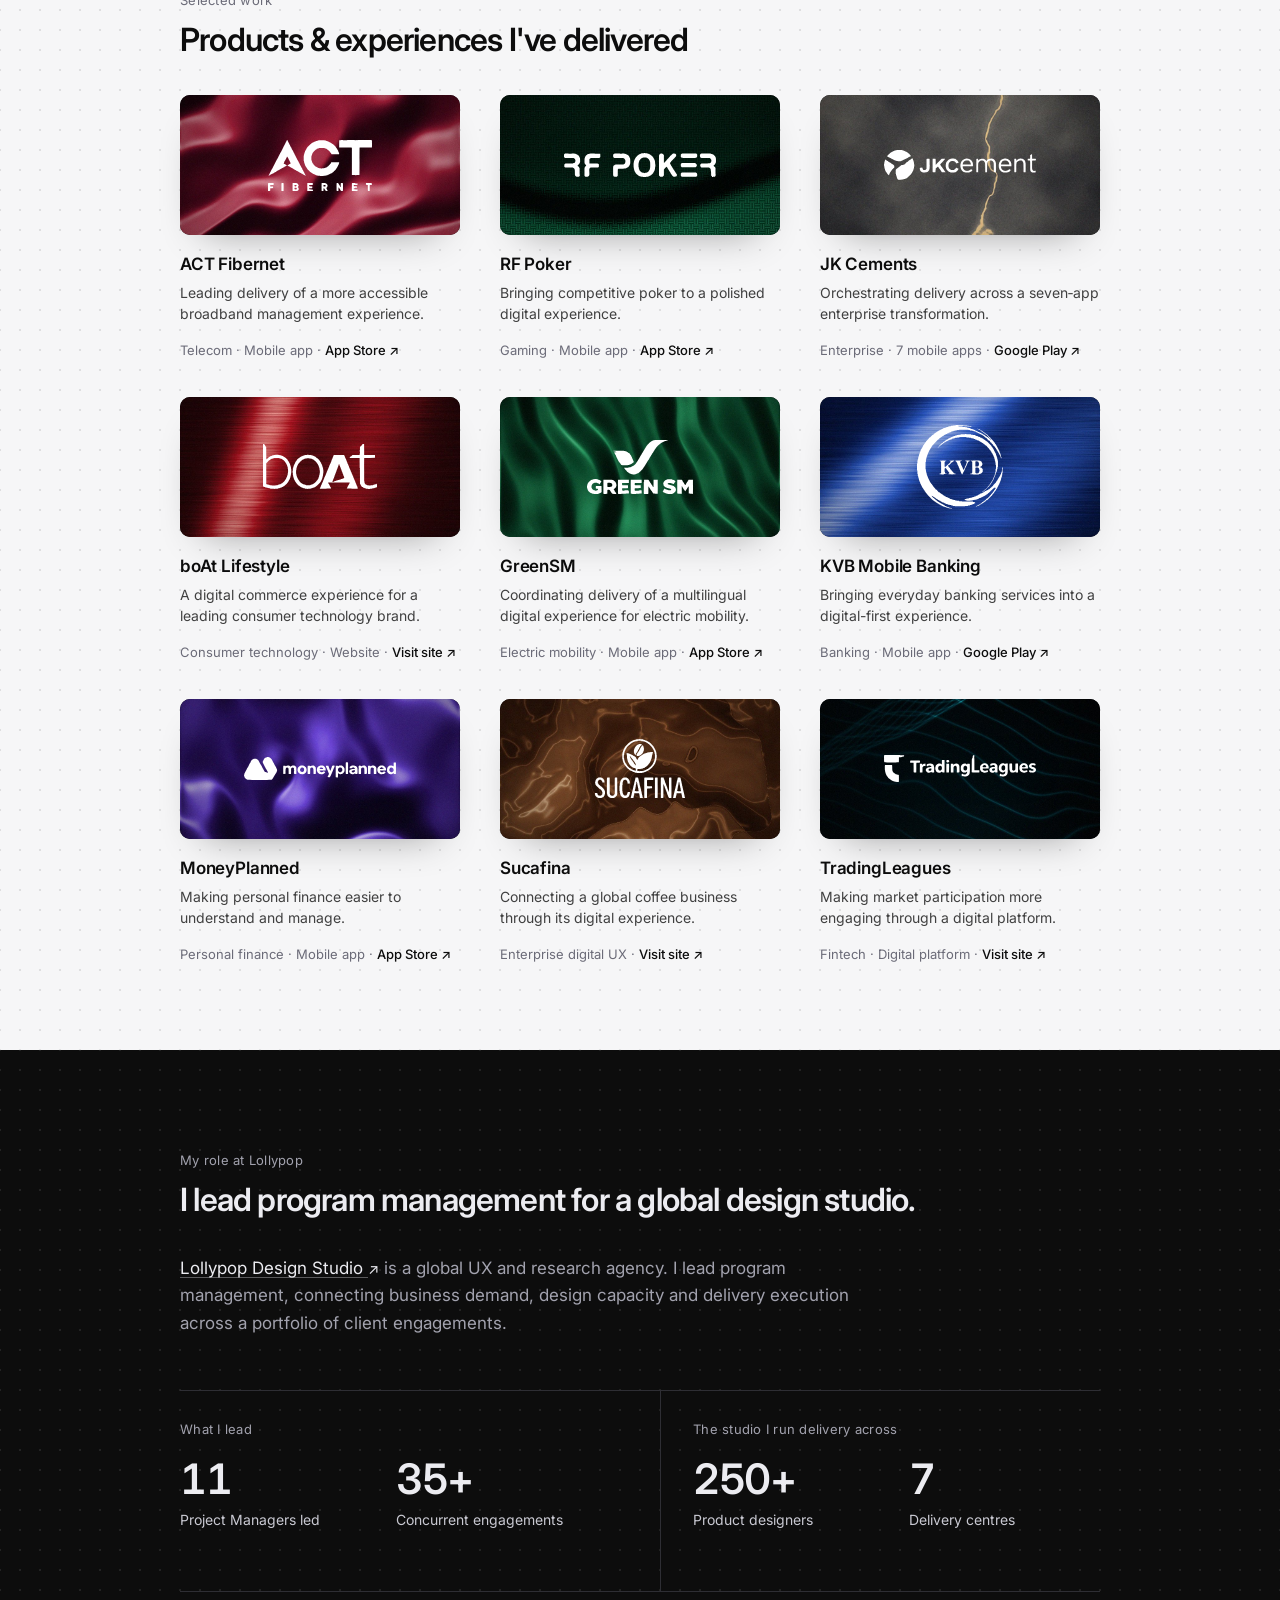
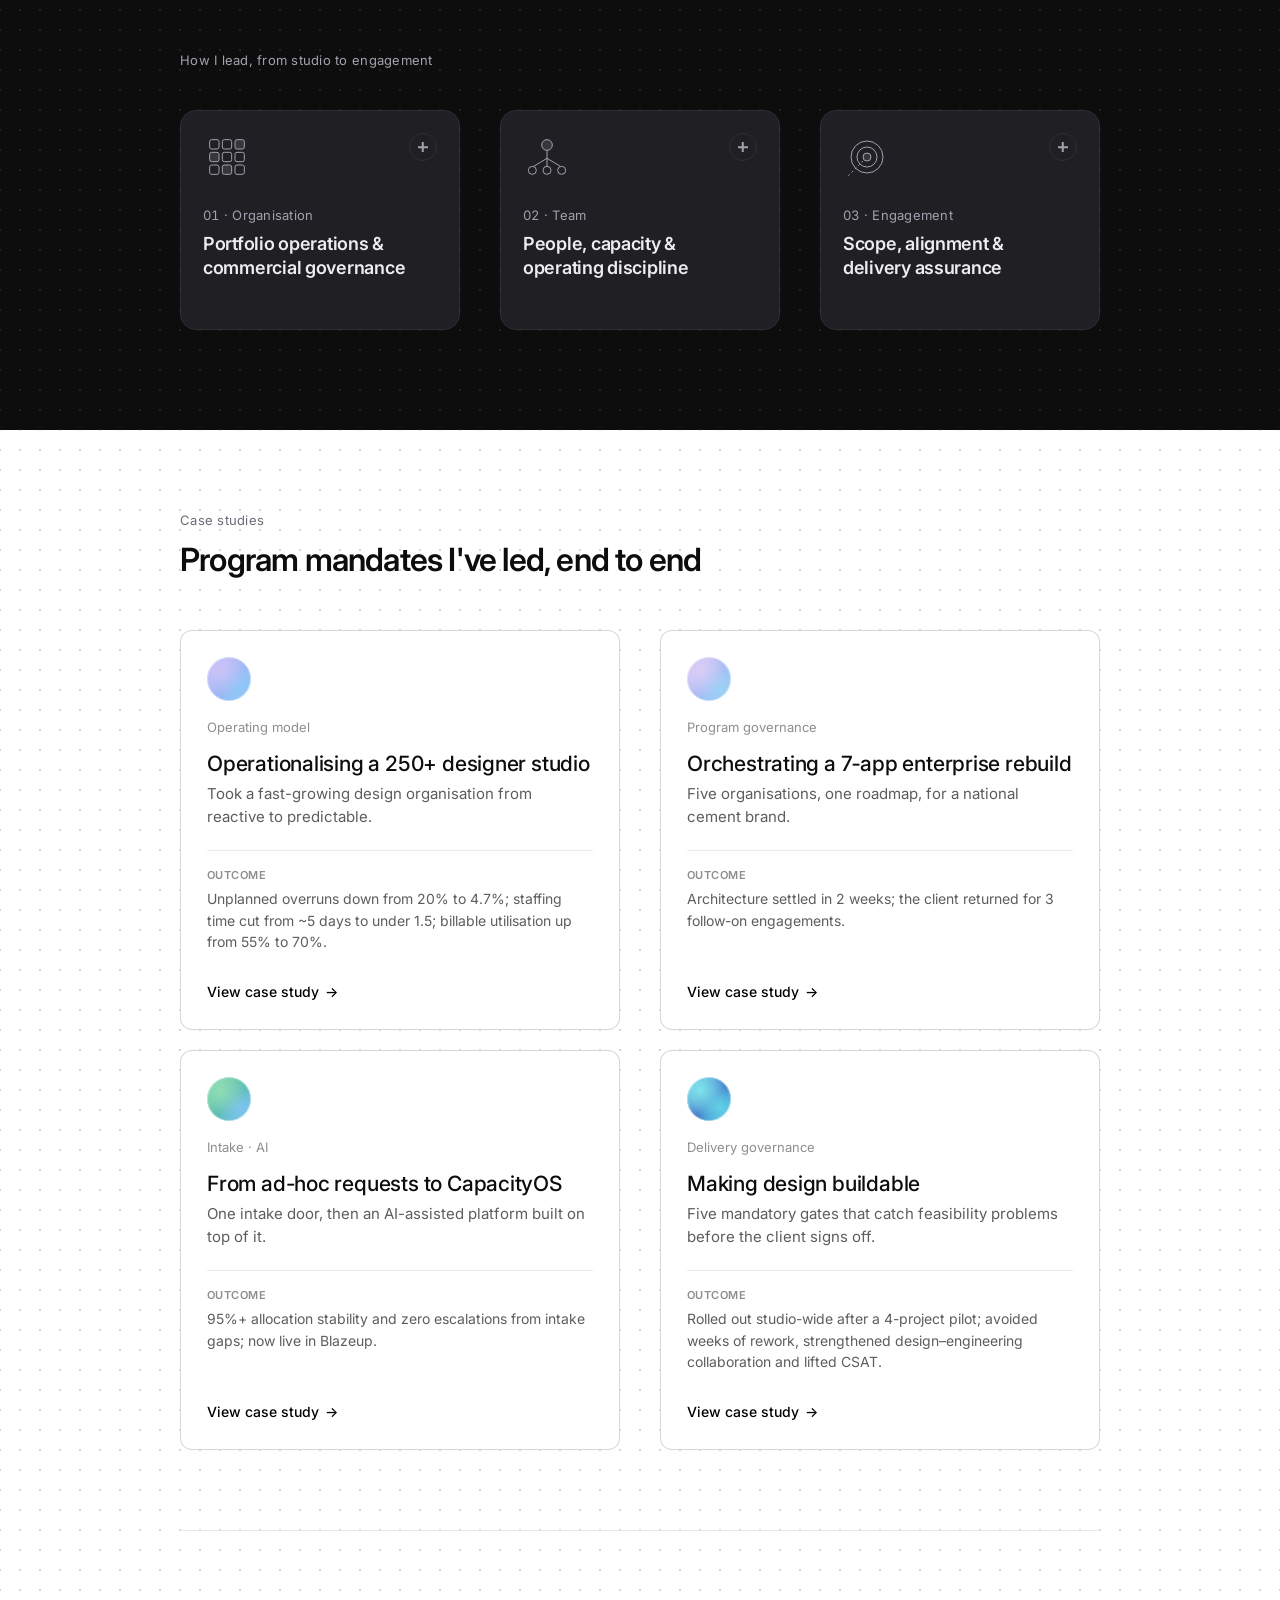
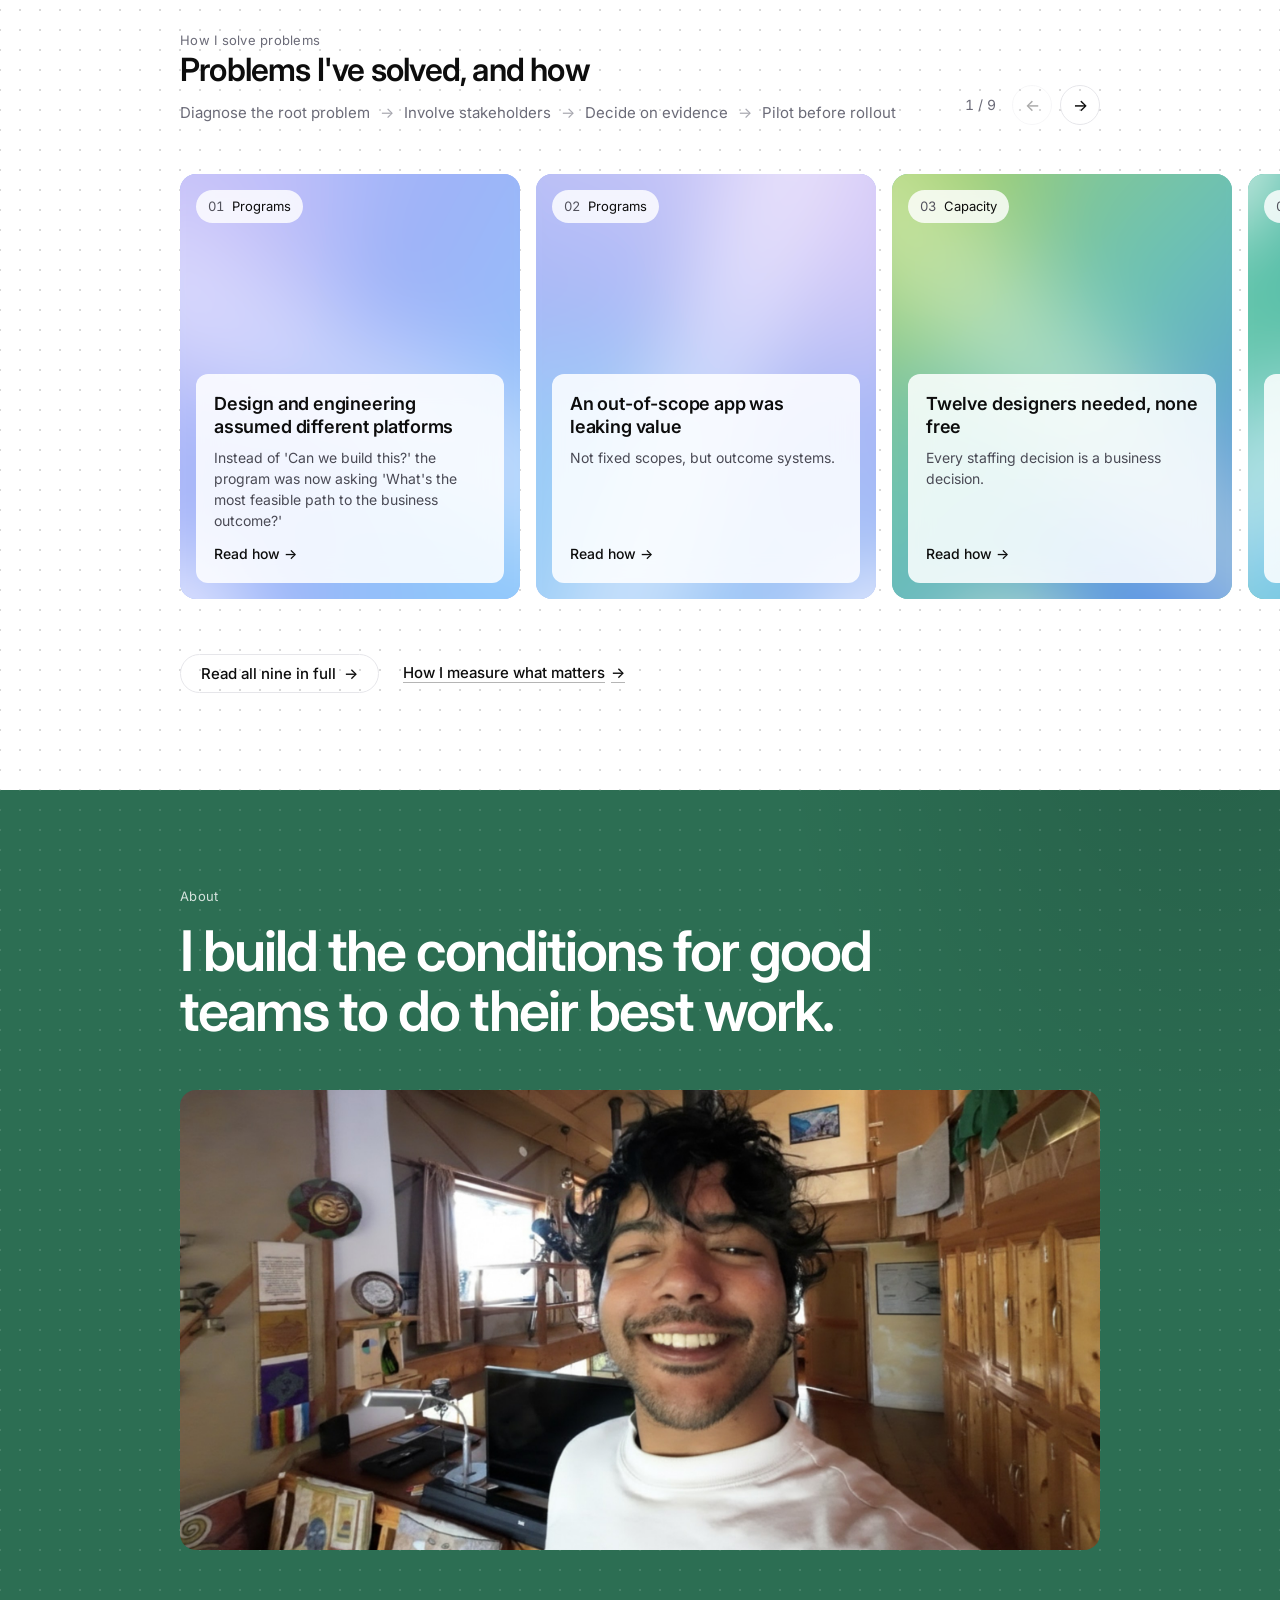
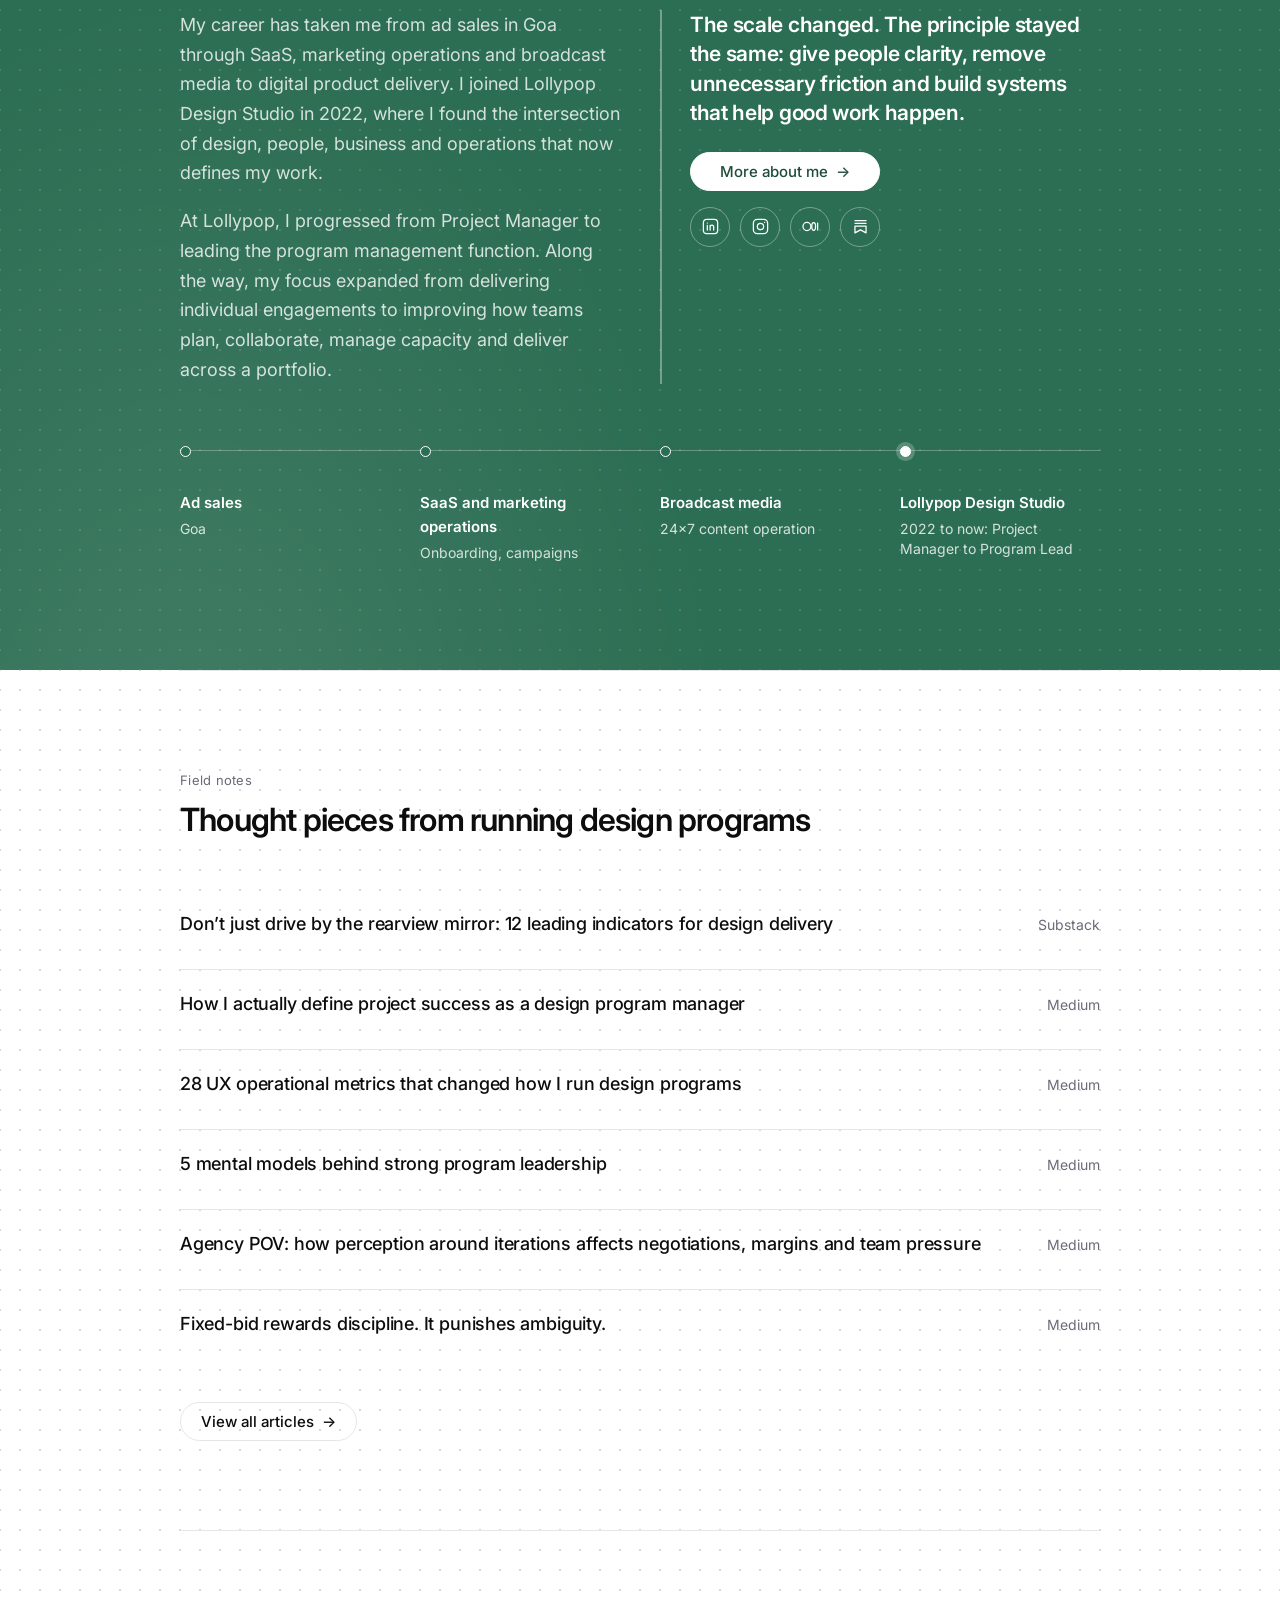
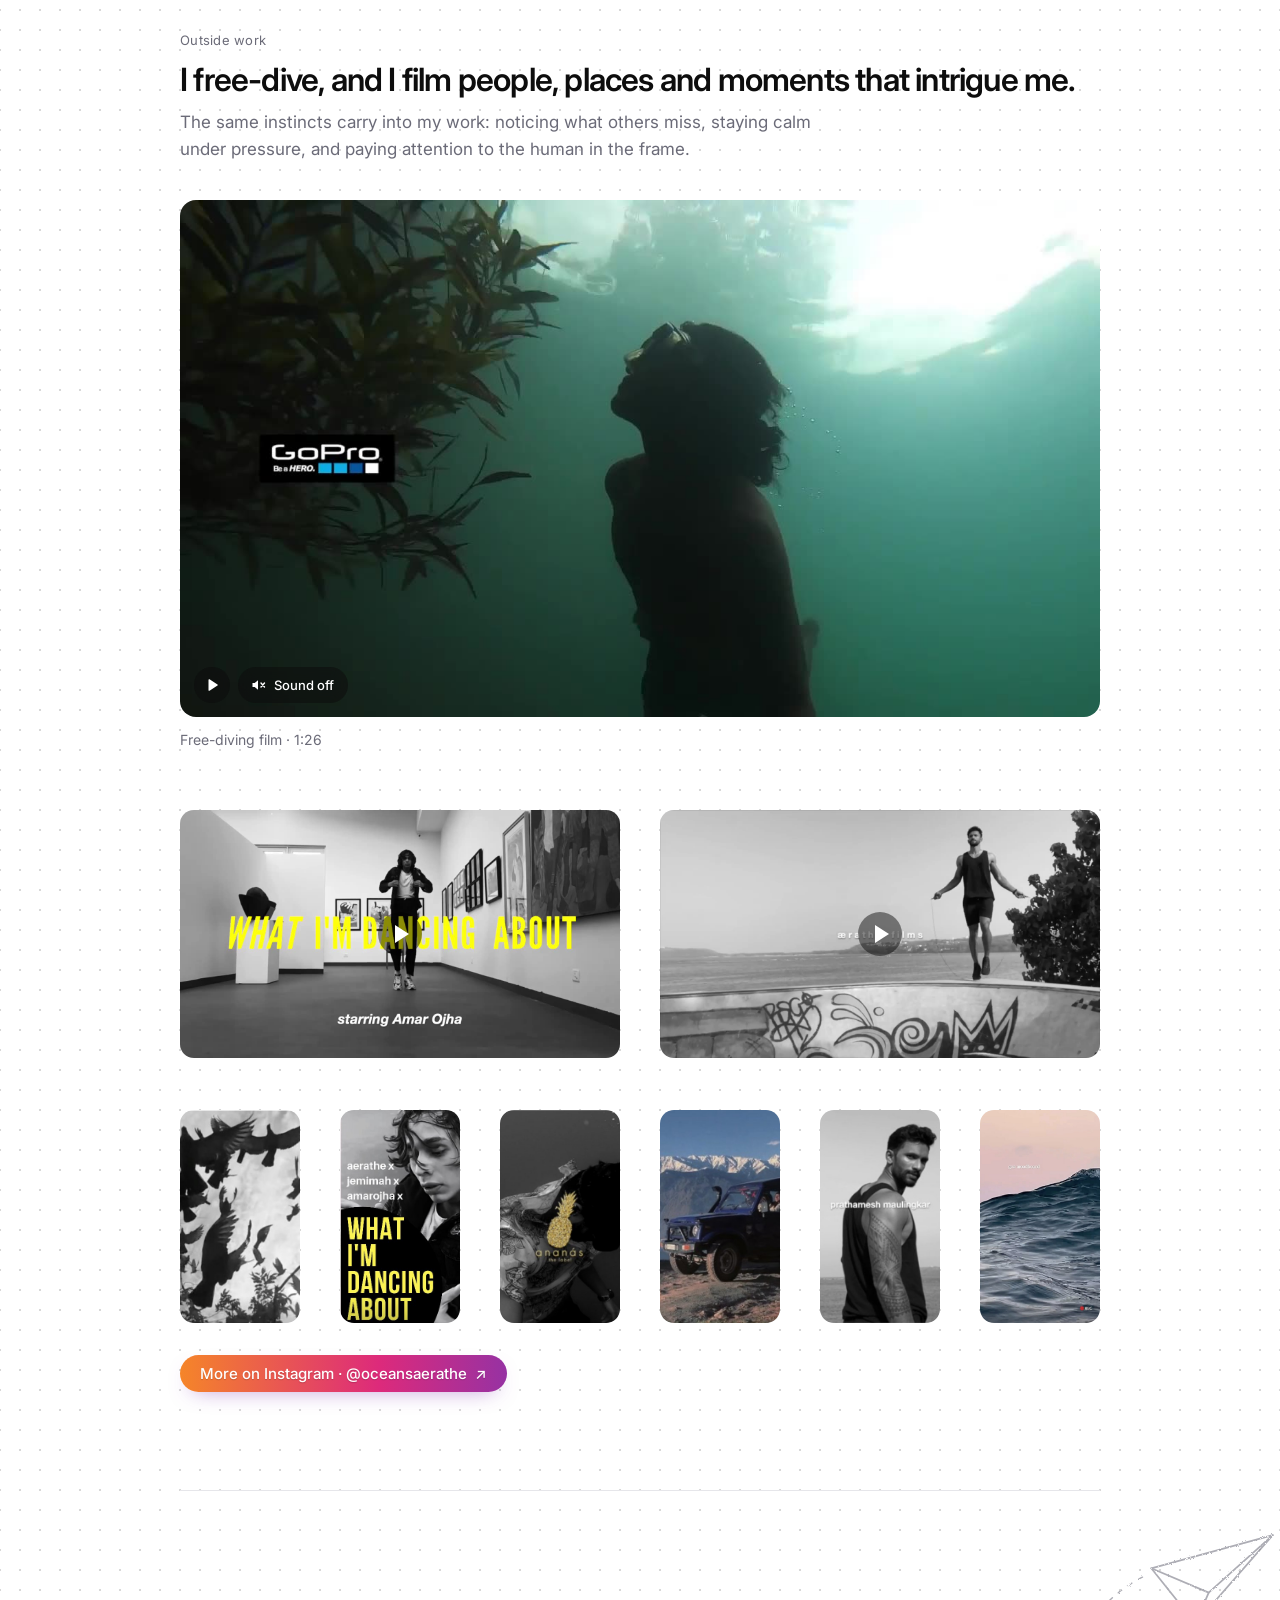
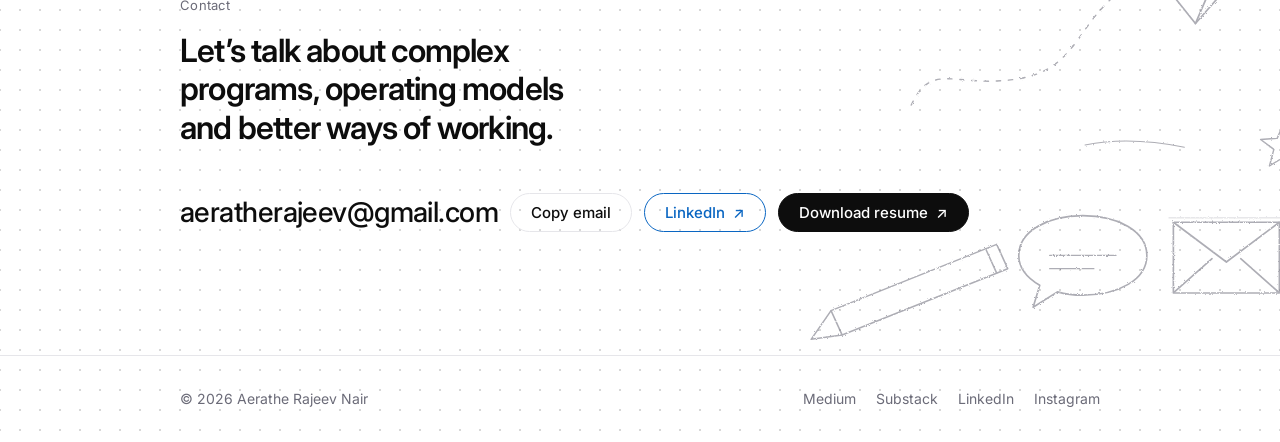
==== commit 2176c210: "Add files via upload" ====
--- a/index.html
+++ b/index.html
@@ -121,7 +121,7 @@
         </span>
         <span class="sw-name">ACT Fibernet</span>
         <span class="sw-desc">Leading delivery of a more accessible broadband management experience.</span>
-        <span class="sw-meta">Telecom · Mobile app · <span class="sw-dest">App Store <span aria-hidden="true">↗</span></span></span>
+        <span class="sw-meta">Telecom · Mobile app<span class="sw-sep"> · </span><span class="sw-dest">App Store <span aria-hidden="true">↗</span></span></span>
         <span class="sw-cta">Explore on the App Store <span aria-hidden="true">↗</span></span>
       </a></li>
       <li><a class="sw-card" href="https://apps.apple.com/in/app/rf-poker/id1592838180" target="_blank" rel="noopener" aria-label="RF Poker: Bringing competitive poker to a polished digital experience. Explore on the App Store, opens in a new tab.">
@@ -131,7 +131,7 @@
         </span>
         <span class="sw-name">RF Poker</span>
         <span class="sw-desc">Bringing competitive poker to a polished digital experience.</span>
-        <span class="sw-meta">Gaming · Mobile app · <span class="sw-dest">App Store <span aria-hidden="true">↗</span></span></span>
+        <span class="sw-meta">Gaming · Mobile app<span class="sw-sep"> · </span><span class="sw-dest">App Store <span aria-hidden="true">↗</span></span></span>
         <span class="sw-cta">Explore on the App Store <span aria-hidden="true">↗</span></span>
       </a></li>
       <li><a class="sw-card" href="https://play.google.com/store/apps/developer?id=JK+Cement+Ltd." target="_blank" rel="noopener" aria-label="JK Cements: Orchestrating delivery across a seven-app enterprise transformation. Explore apps on Google Play, opens in a new tab.">
@@ -141,7 +141,7 @@
         </span>
         <span class="sw-name">JK Cements</span>
         <span class="sw-desc">Orchestrating delivery across a seven‑app enterprise transformation.</span>
-        <span class="sw-meta">Enterprise · 7 mobile apps · <span class="sw-dest">Google Play <span aria-hidden="true">↗</span></span></span>
+        <span class="sw-meta">Enterprise · 7 mobile apps<span class="sw-sep"> · </span><span class="sw-dest">Google Play <span aria-hidden="true">↗</span></span></span>
         <span class="sw-cta">Explore apps on Google Play <span aria-hidden="true">↗</span></span>
       </a></li>
       <li><a class="sw-card" href="https://www.boat-lifestyle.com/" target="_blank" rel="noopener" aria-label="boAt Lifestyle: A digital commerce experience for a leading consumer technology brand. Visit boAt, opens in a new tab.">
@@ -151,7 +151,7 @@
         </span>
         <span class="sw-name">boAt Lifestyle</span>
         <span class="sw-desc">A digital commerce experience for a leading consumer technology brand.</span>
-        <span class="sw-meta">Consumer technology · Website · <span class="sw-dest">Visit site <span aria-hidden="true">↗</span></span></span>
+        <span class="sw-meta">Consumer technology · Website<span class="sw-sep"> · </span><span class="sw-dest">Visit site <span aria-hidden="true">↗</span></span></span>
         <span class="sw-cta">Visit boAt <span aria-hidden="true">↗</span></span>
       </a></li>
       <li><a class="sw-card" href="https://apps.apple.com/in/app/green-sm-electric-mobility/id6446425595" target="_blank" rel="noopener" aria-label="GreenSM: Coordinating delivery of a multilingual digital experience for electric mobility. Explore on the App Store, opens in a new tab.">
@@ -161,7 +161,7 @@
         </span>
         <span class="sw-name">GreenSM</span>
         <span class="sw-desc">Coordinating delivery of a multilingual digital experience for electric mobility.</span>
-        <span class="sw-meta">Electric mobility · Mobile app · <span class="sw-dest">App Store <span aria-hidden="true">↗</span></span></span>
+        <span class="sw-meta">Electric mobility · Mobile app<span class="sw-sep"> · </span><span class="sw-dest">App Store <span aria-hidden="true">↗</span></span></span>
         <span class="sw-cta">Explore on the App Store <span aria-hidden="true">↗</span></span>
       </a></li>
       <li><a class="sw-card" href="https://play.google.com/store/search?q=kvb&amp;c=apps" target="_blank" rel="noopener" aria-label="KVB Mobile Banking: Bringing everyday banking services into a digital-first experience. Find on Google Play, opens in a new tab.">
@@ -171,7 +171,7 @@
         </span>
         <span class="sw-name">KVB Mobile Banking</span>
         <span class="sw-desc">Bringing everyday banking services into a digital-first experience.</span>
-        <span class="sw-meta">Banking · Mobile app · <span class="sw-dest">Google Play <span aria-hidden="true">↗</span></span></span>
+        <span class="sw-meta">Banking · Mobile app<span class="sw-sep"> · </span><span class="sw-dest">Google Play <span aria-hidden="true">↗</span></span></span>
         <span class="sw-cta">Find on Google Play <span aria-hidden="true">↗</span></span>
       </a></li>
       <li><a class="sw-card" href="https://apps.apple.com/in/app/moneyplanned/id1530581115" target="_blank" rel="noopener" aria-label="MoneyPlanned: Making personal finance easier to understand and manage. Explore on the App Store, opens in a new tab.">
@@ -181,7 +181,7 @@
         </span>
         <span class="sw-name">MoneyPlanned</span>
         <span class="sw-desc">Making personal finance easier to understand and manage.</span>
-        <span class="sw-meta">Personal finance · Mobile app · <span class="sw-dest">App Store <span aria-hidden="true">↗</span></span></span>
+        <span class="sw-meta">Personal finance · Mobile app<span class="sw-sep"> · </span><span class="sw-dest">App Store <span aria-hidden="true">↗</span></span></span>
         <span class="sw-cta">Explore on the App Store <span aria-hidden="true">↗</span></span>
       </a></li>
       <li><a class="sw-card" href="https://group.sucafina.com/" target="_blank" rel="noopener" aria-label="Sucafina: Connecting a global coffee business through its digital experience. Visit Sucafina, opens in a new tab.">
@@ -191,7 +191,7 @@
         </span>
         <span class="sw-name">Sucafina</span>
         <span class="sw-desc">Connecting a global coffee business through its digital experience.</span>
-        <span class="sw-meta">Enterprise digital UX · <span class="sw-dest">Visit site <span aria-hidden="true">↗</span></span></span>
+        <span class="sw-meta">Enterprise digital UX<span class="sw-sep"> · </span><span class="sw-dest">Visit site <span aria-hidden="true">↗</span></span></span>
         <span class="sw-cta">Visit Sucafina <span aria-hidden="true">↗</span></span>
       </a></li>
       <li><a class="sw-card" href="https://www.tradingleagues.app/platform" target="_blank" rel="noopener" aria-label="TradingLeagues: Making market participation more engaging through a digital platform. Explore the platform, opens in a new tab.">
@@ -201,7 +201,7 @@
         </span>
         <span class="sw-name">TradingLeagues</span>
         <span class="sw-desc">Making market participation more engaging through a digital platform.</span>
-        <span class="sw-meta">Fintech · Digital platform · <span class="sw-dest">Visit site <span aria-hidden="true">↗</span></span></span>
+        <span class="sw-meta">Fintech · Digital platform<span class="sw-sep"> · </span><span class="sw-dest">Visit site <span aria-hidden="true">↗</span></span></span>
         <span class="sw-cta">Explore the platform <span aria-hidden="true">↗</span></span>
       </a></li>
     </ul>
--- a/style.css
+++ b/style.css
@@ -1933,3 +1933,8 @@
   .writing li.w-desk { display: none; }
   .writing li.w-mlast { border-bottom: 0; }
 }
+/* Selected work, phones: the App Store / Google Play / Visit site link always sits on its own second line */
+@media (max-width: 760px) {
+  .sw-sep { display: none; }
+  .sw-meta .sw-dest { display: block; margin-top: 4px; width: max-content; }
+}
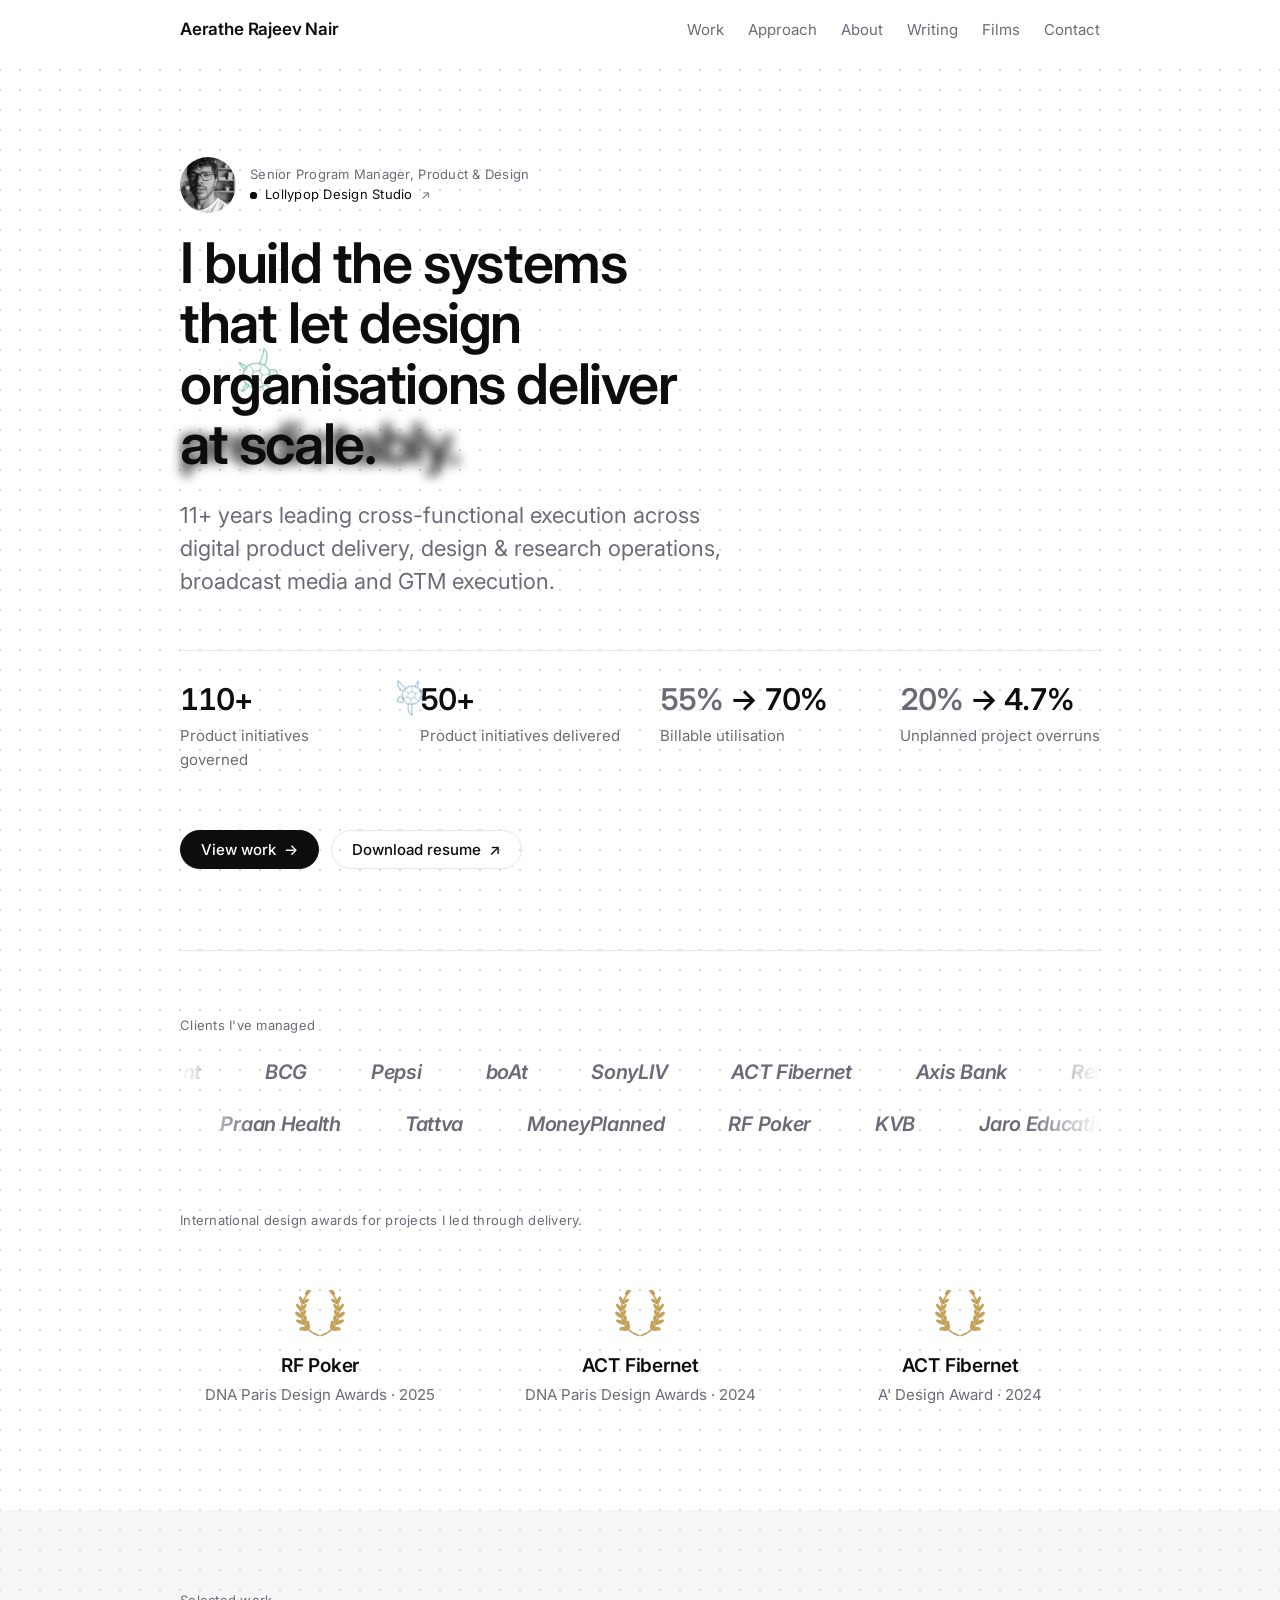
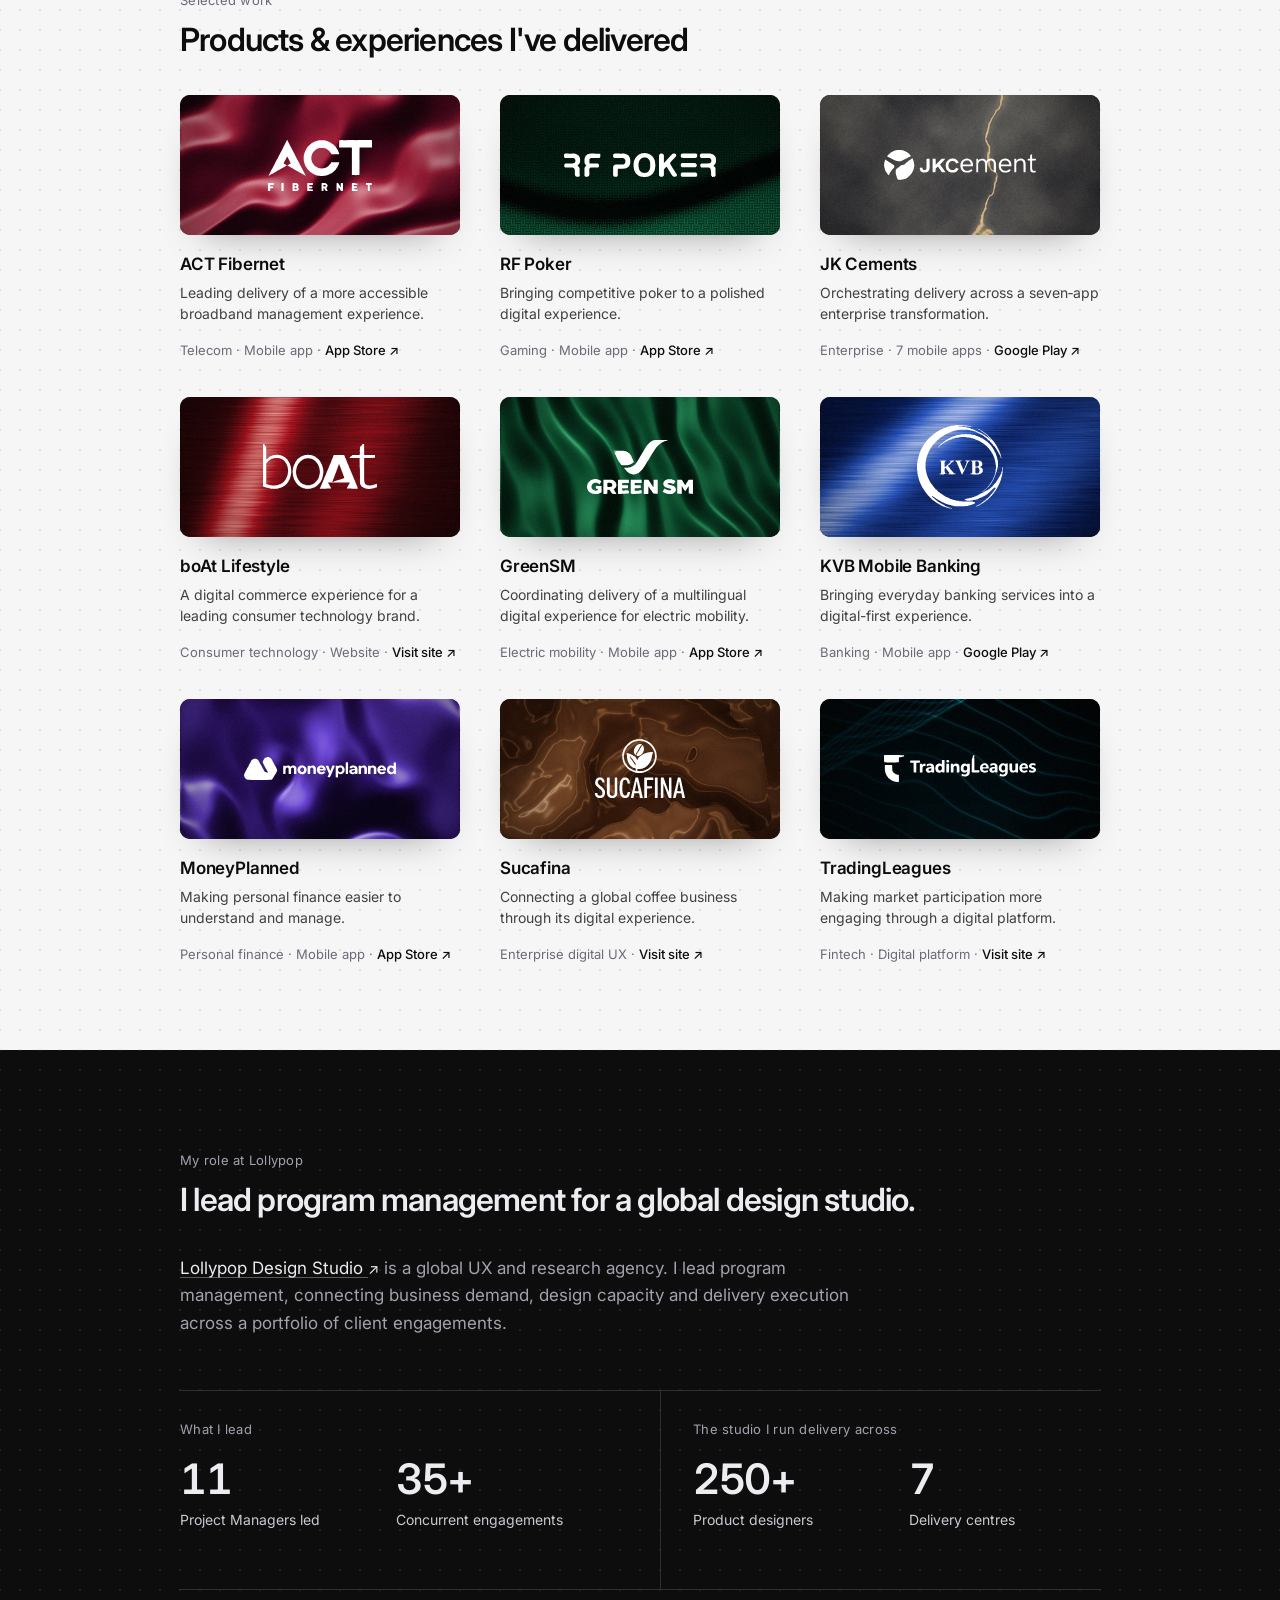
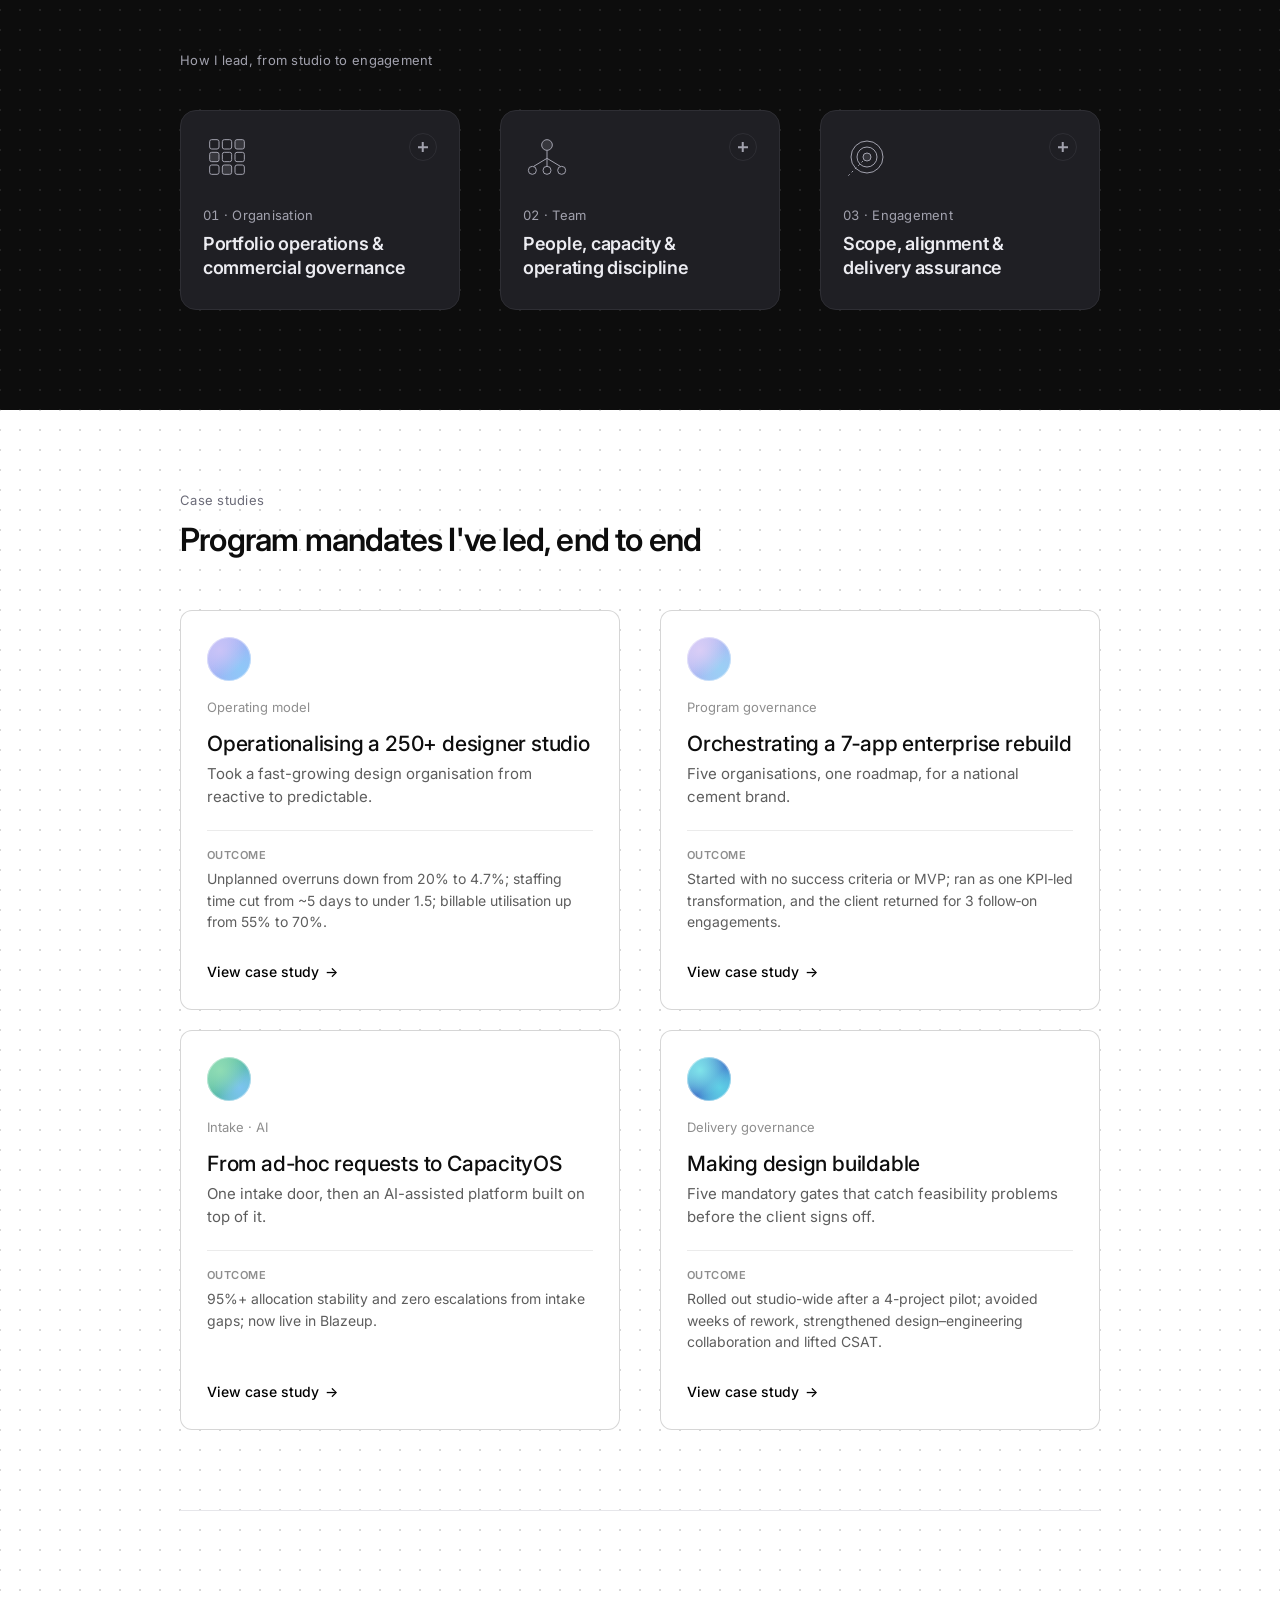
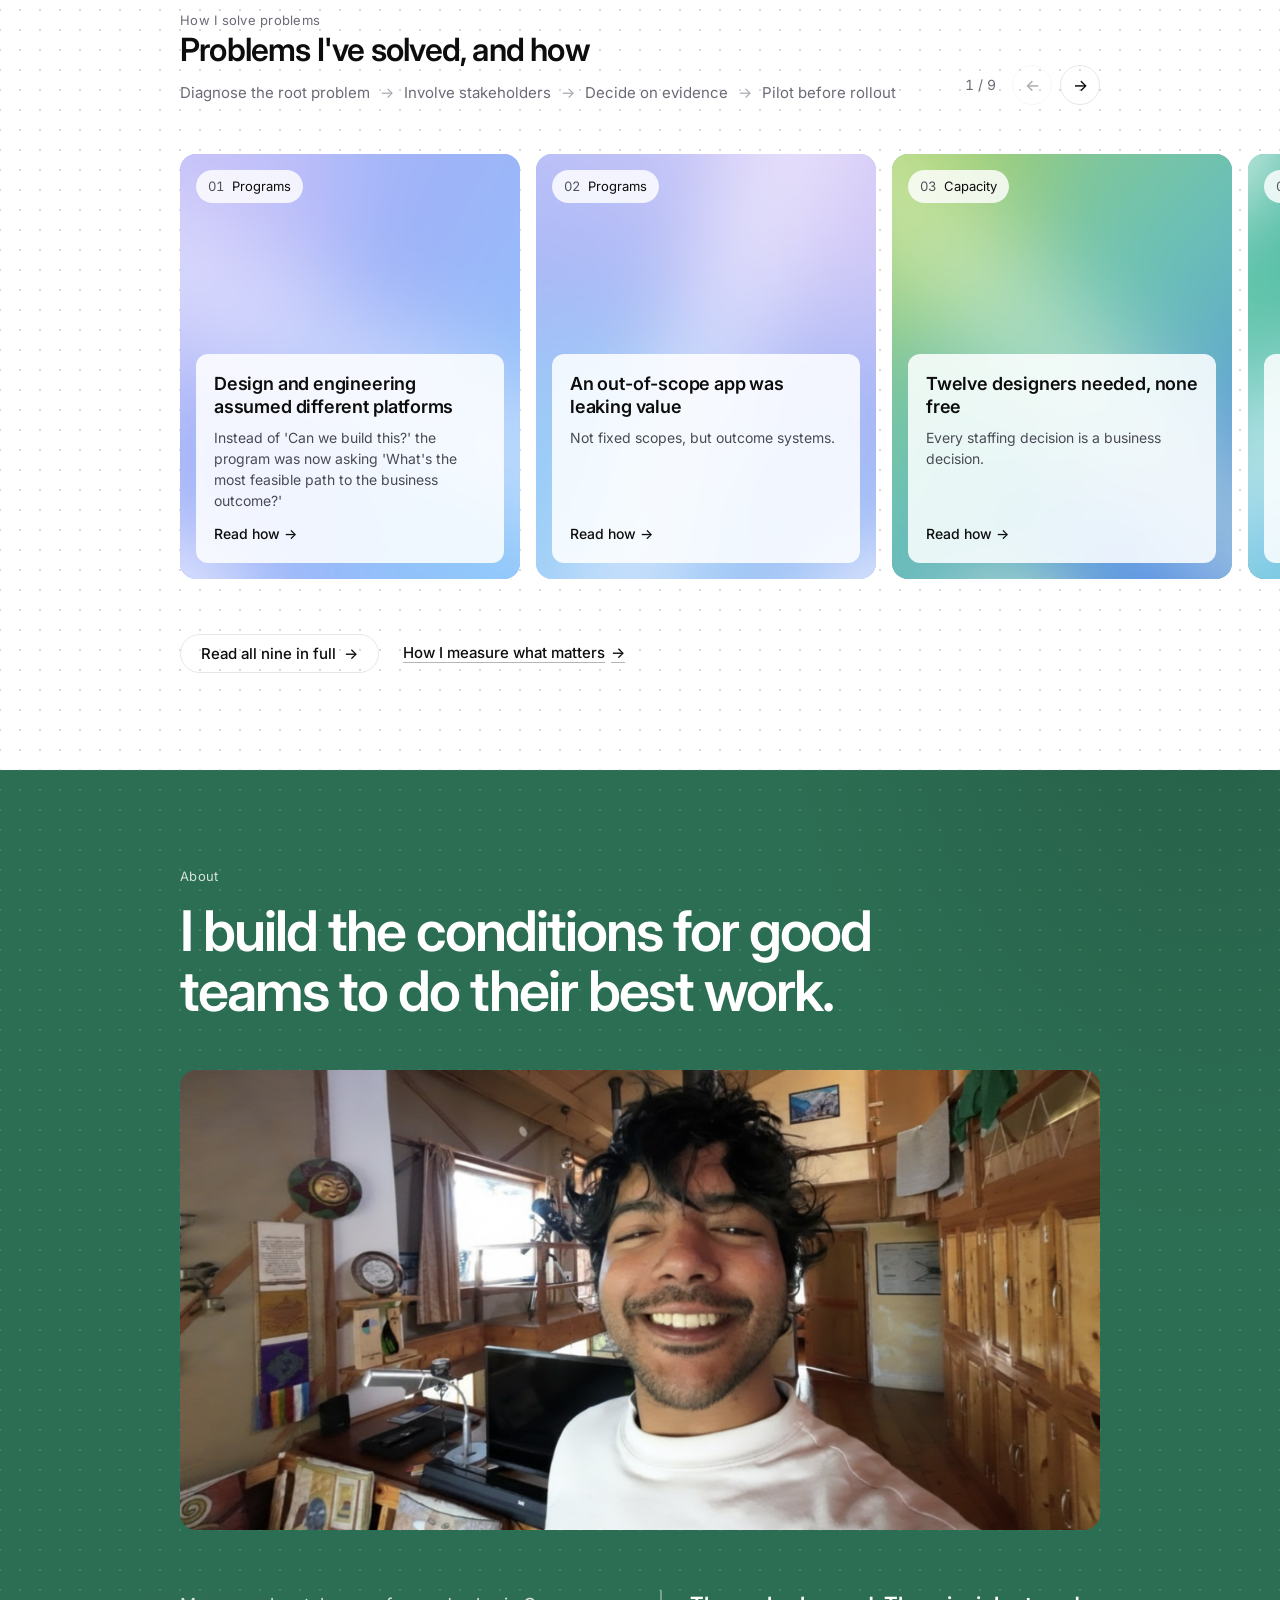
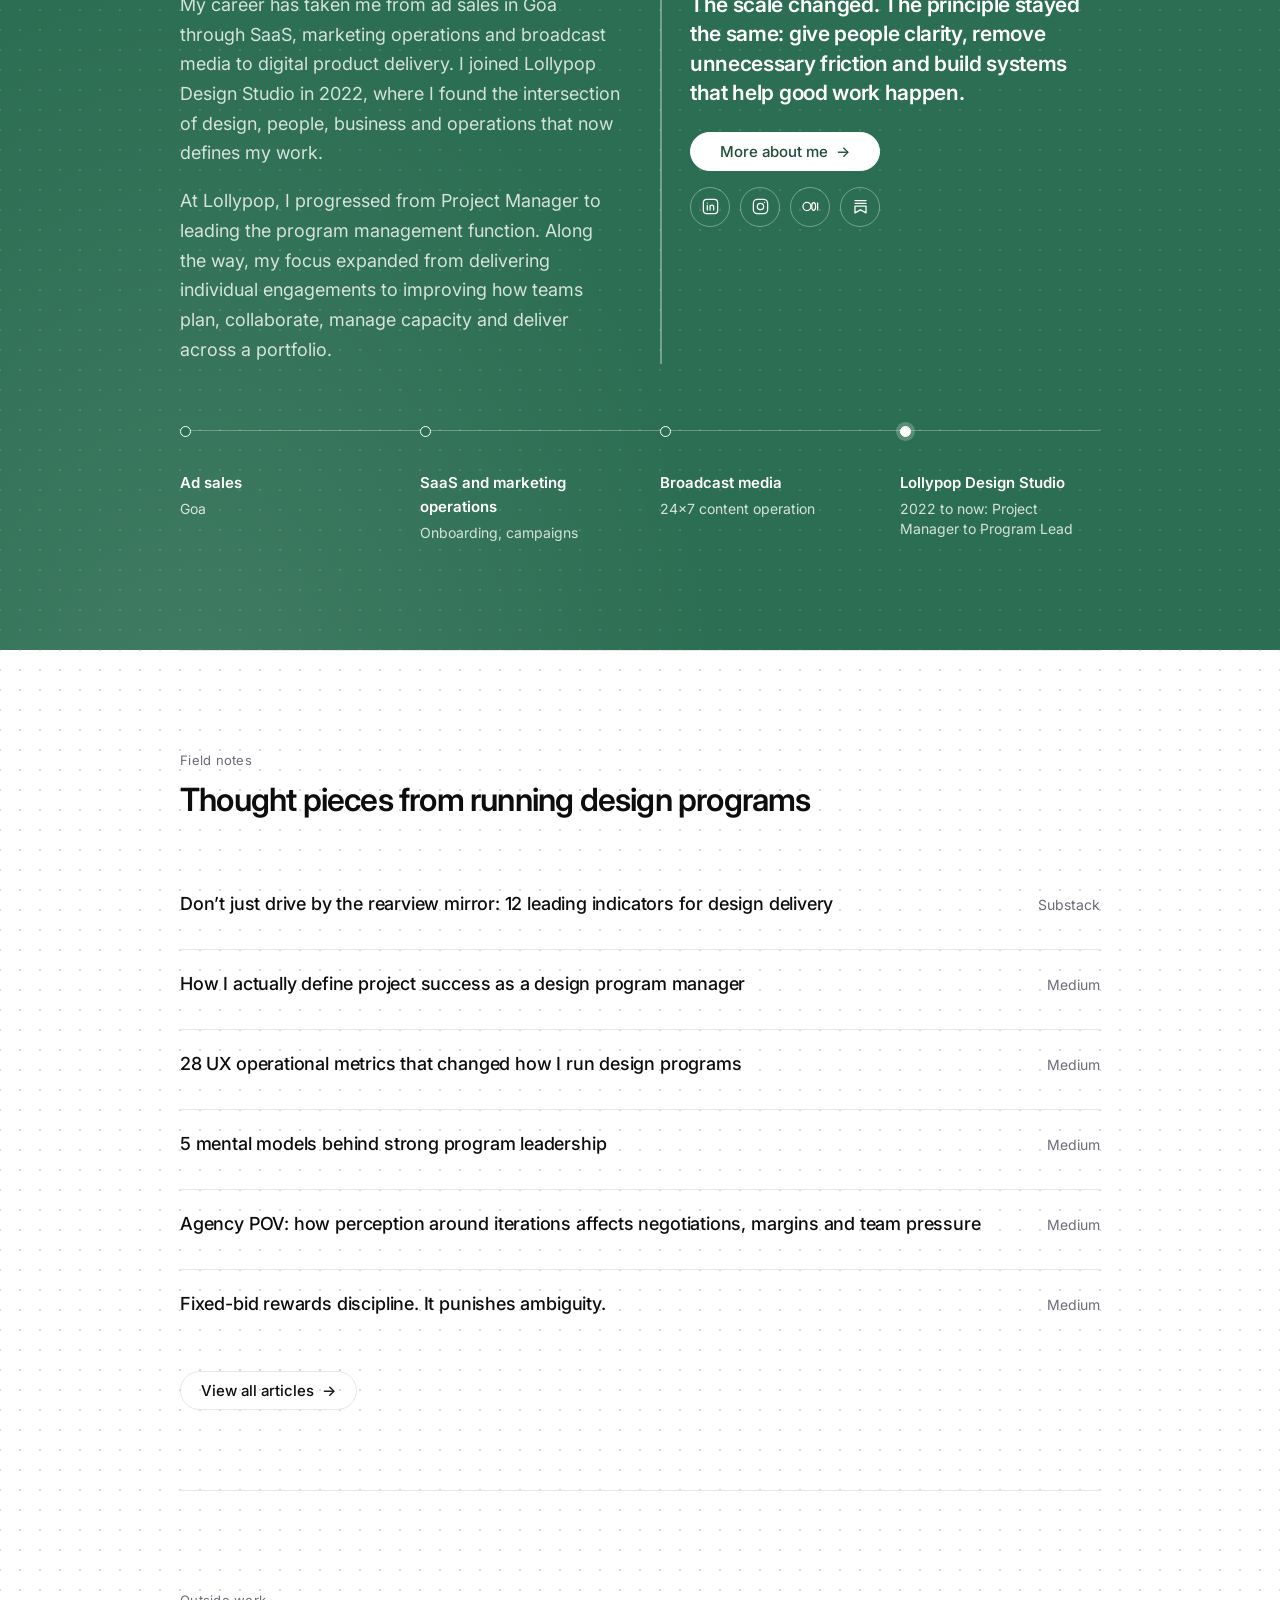
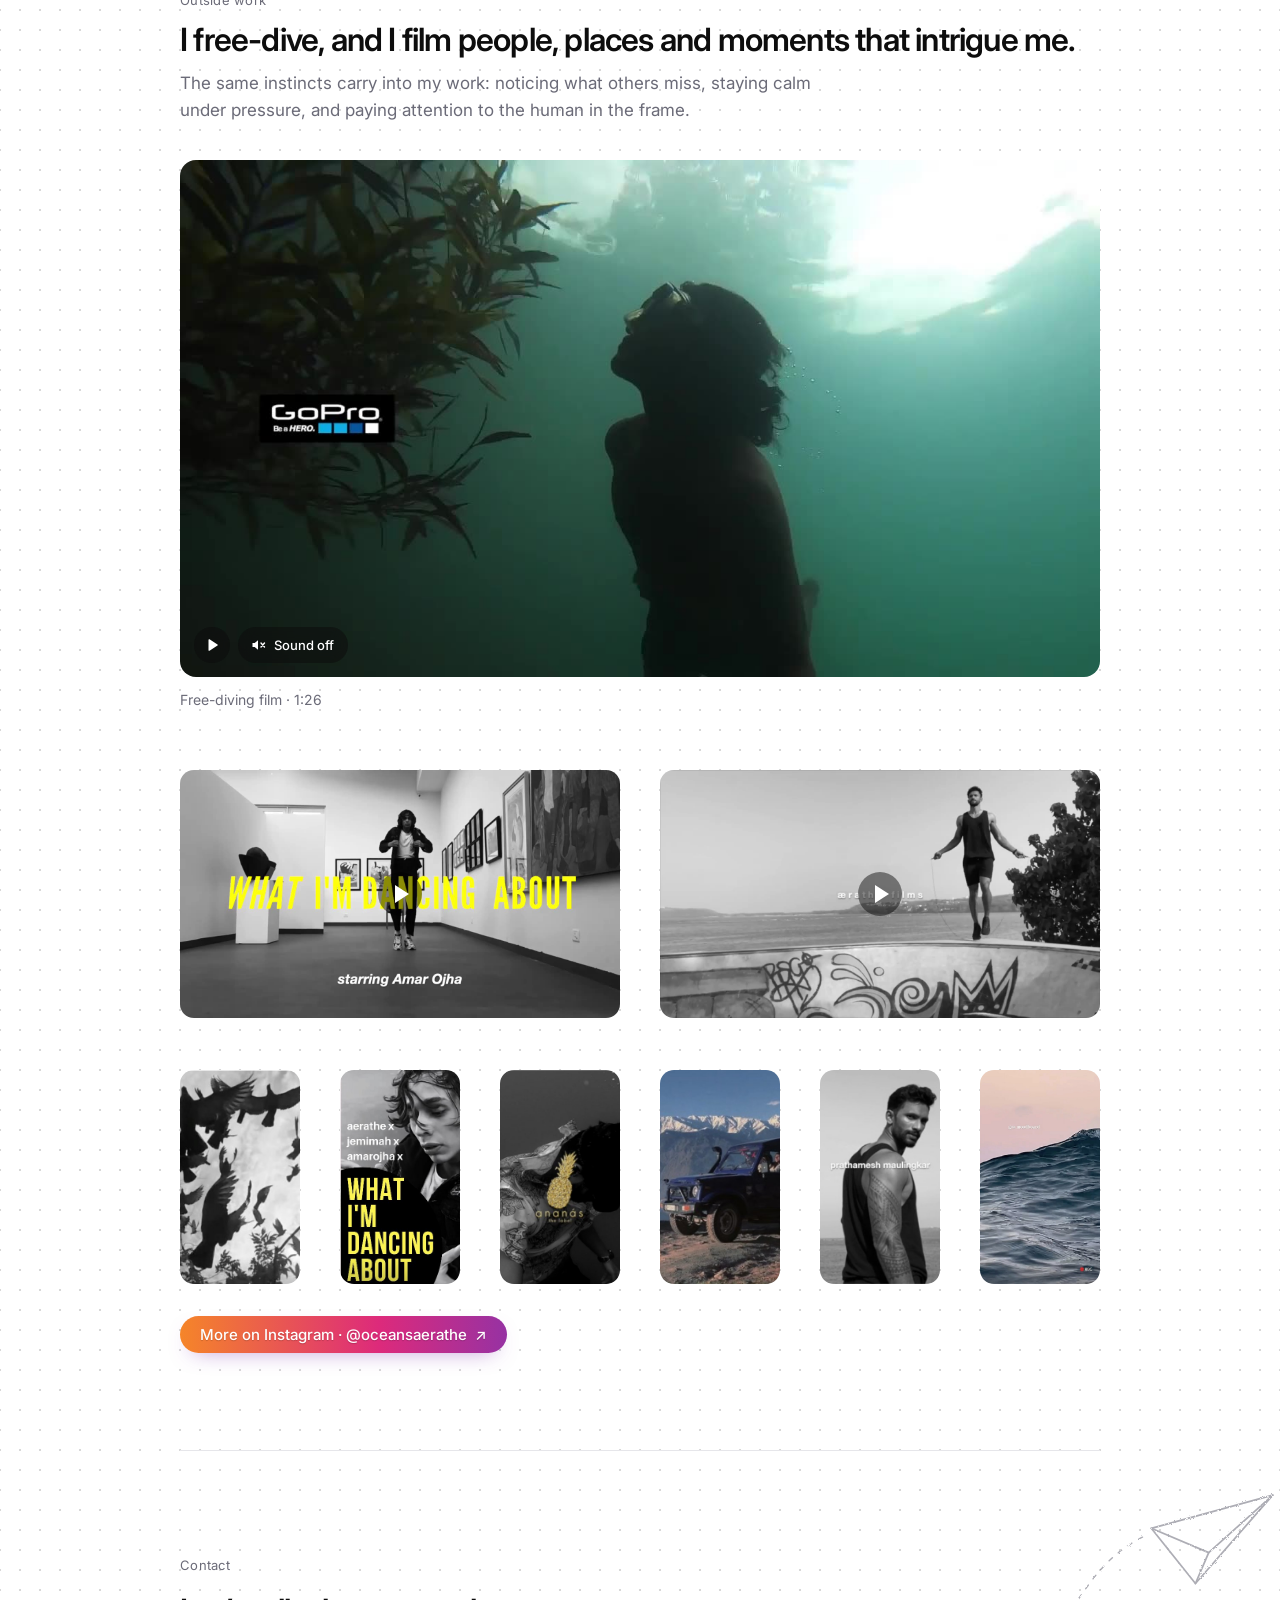
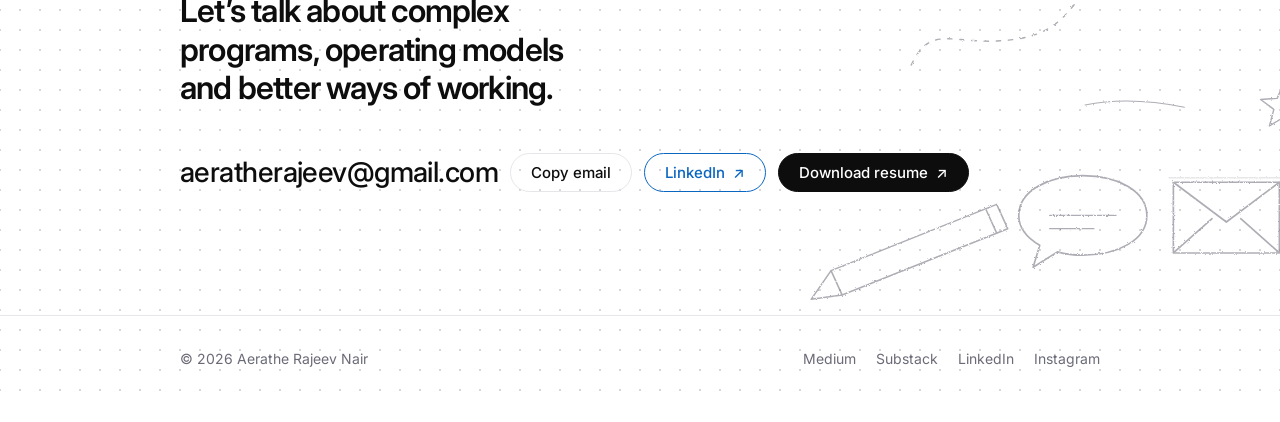
==== commit 92d74b67: "Add files via upload" ====
--- a/index.html
+++ b/index.html
@@ -288,7 +288,7 @@
         <span class="cs-tag"><i aria-hidden="true"></i>Program governance</span>
         <h3>Orchestrating a 7‑app enterprise rebuild</h3>
         <p>Five organisations, one roadmap, for a national cement brand.</p>
-        <span class="cs-res"><span class="cs-rl">Outcome</span>Architecture settled in 2 weeks; the client returned for 3 follow-on engagements.</span>
+        <span class="cs-res"><span class="cs-rl">Outcome</span>Started with no success criteria or MVP; ran as one KPI&#8209;led transformation, and the client returned for 3 follow&#8209;on engagements.</span>
         <span class="cs-link"><span class="cs-lt">View case study</span> <span class="cs-ar" aria-hidden="true">→</span></span>
       </a></li>
       <li><a class="cs-card" href="capacityos.html" style="--c:#16926b;--g1:#8fdcb4;--g2:#55b9a7;--g3:#7cc4ef">
--- a/style.css
+++ b/style.css
@@ -1938,3 +1938,19 @@
   .sw-sep { display: none; }
   .sw-meta .sw-dest { display: block; margin-top: 4px; width: max-content; }
 }
+
+/* Case-study chips: one even height that sits on the dot grid, text centred */
+.page-case .cs-meta { align-items: flex-start; row-gap: 20px; }
+.page-case .cs-meta span { display: inline-flex; align-items: center; min-height: 40px; padding: 7px 14px; line-height: 1.35; box-sizing: border-box; }
+
+/* Approach page: problem card hover — colour wash, filled toggle, stronger takeaway bar */
+.pcard { transition: border-color .2s ease, box-shadow .25s ease, background-color .3s ease; }
+/* same hover surface as the homepage case-study cards */
+.page-approach .pcard:hover { background: #f7f7f7; border-color: rgba(0,0,0,.24) !important; }
+.page-approach .problems .pcard summary::after { transition: transform .3s cubic-bezier(.2,.7,.2,1), border-color .2s ease, background-color .2s ease; }
+.page-approach .problems .pcard:hover summary::after { transform: rotate(90deg); border-color: var(--fg);
+  background: linear-gradient(#fff, #fff) center / 11px 1.5px no-repeat, linear-gradient(#fff, #fff) center / 1.5px 11px no-repeat, var(--fg); }
+.page-approach .problems .pcard[open]:hover summary::after { transform: none; background: linear-gradient(#fff, #fff) center / 11px 1.5px no-repeat, var(--fg); }
+.page-approach .ptext .psig { transition: border-left-width .25s ease, padding-left .25s ease; }
+.page-approach .pcard:hover .ptext .psig { border-left-width: 5px; padding-left: 12px; }
+@media (prefers-reduced-motion: reduce) { .page-approach .problems .pcard:hover summary::after { transform: none; } }
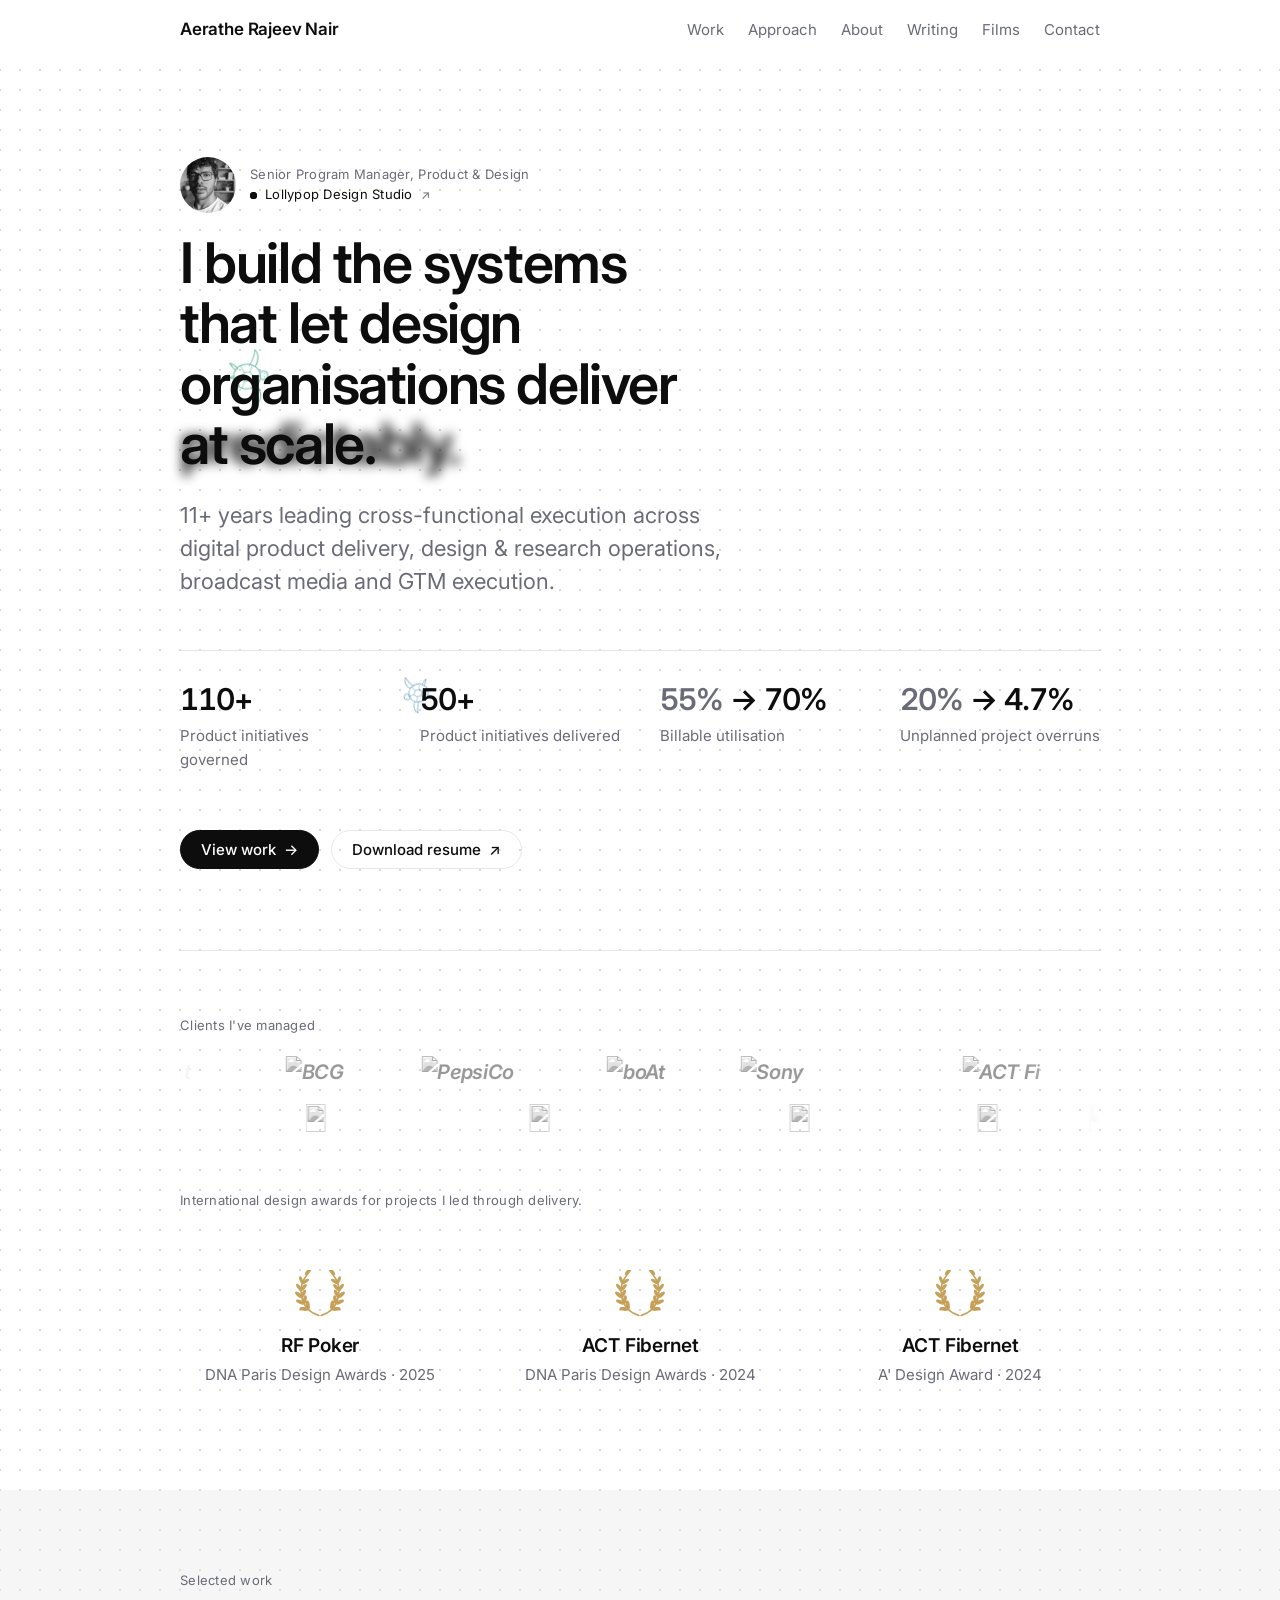
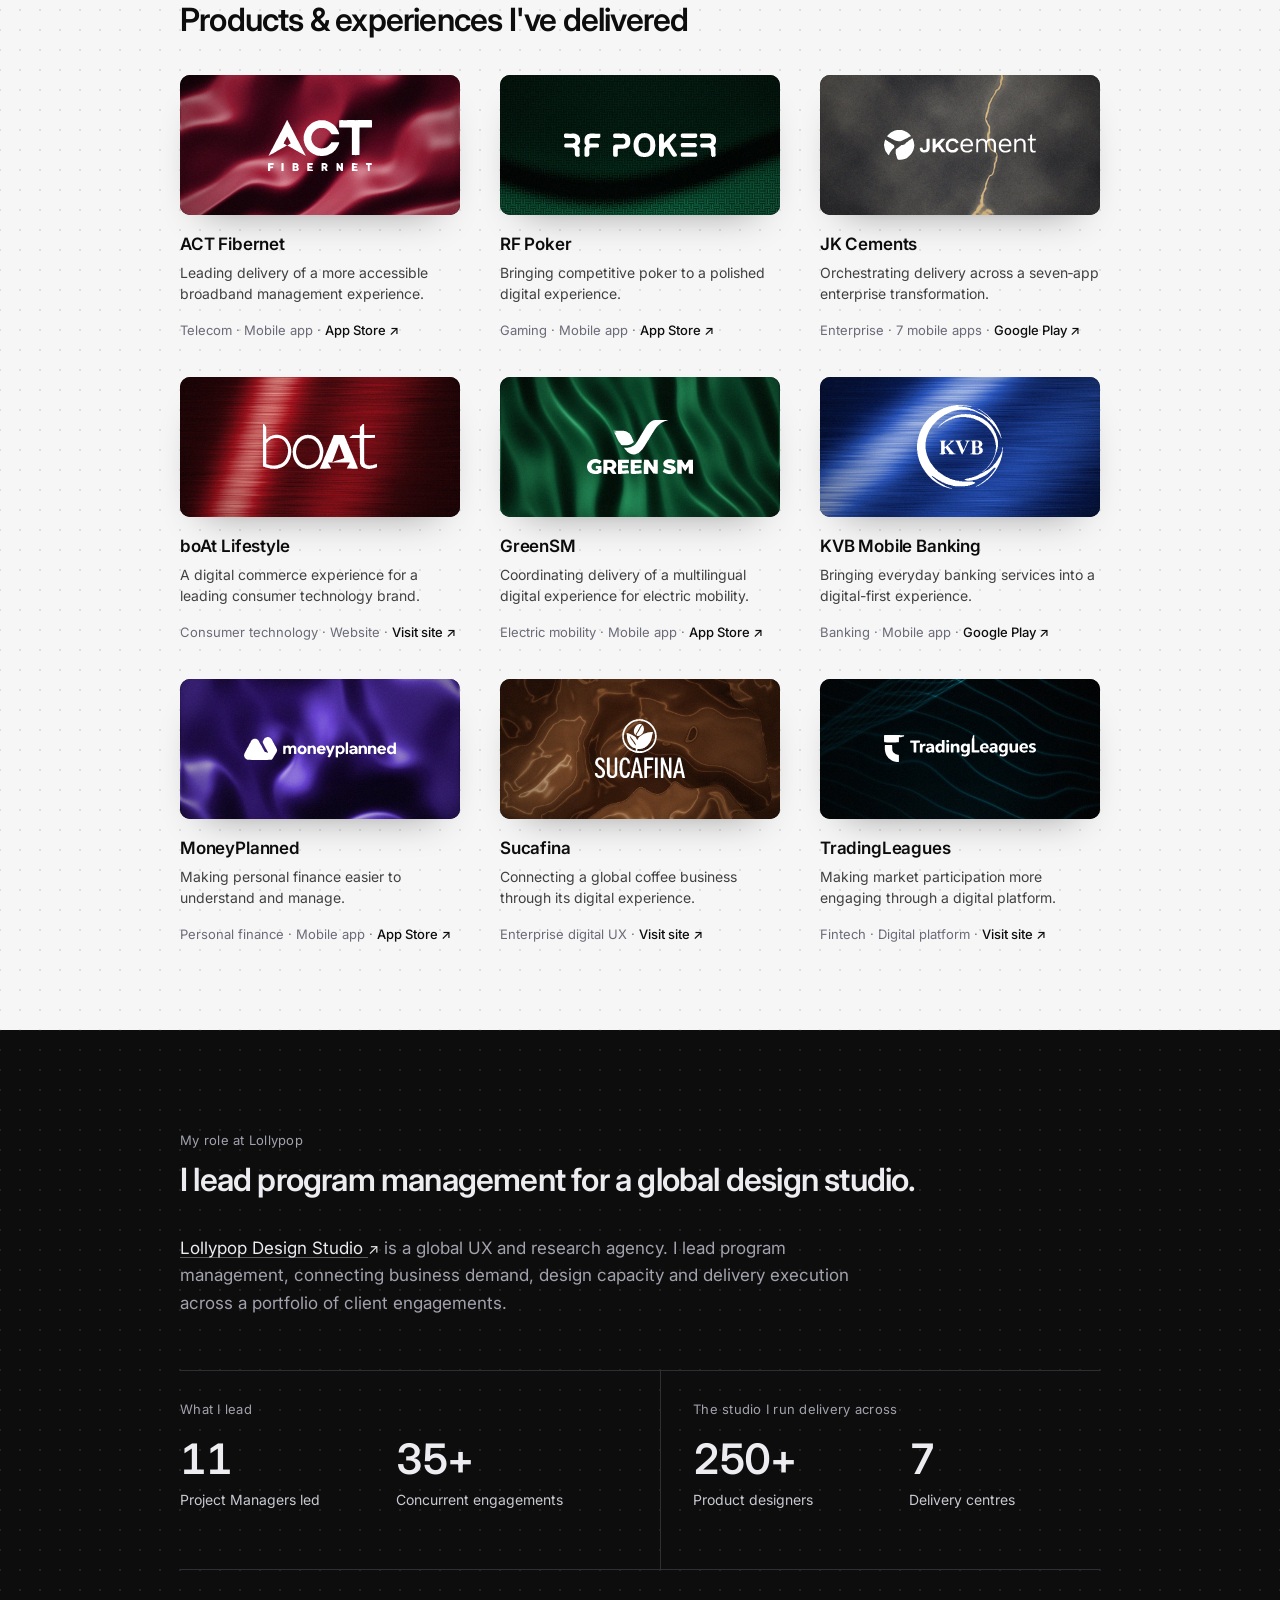
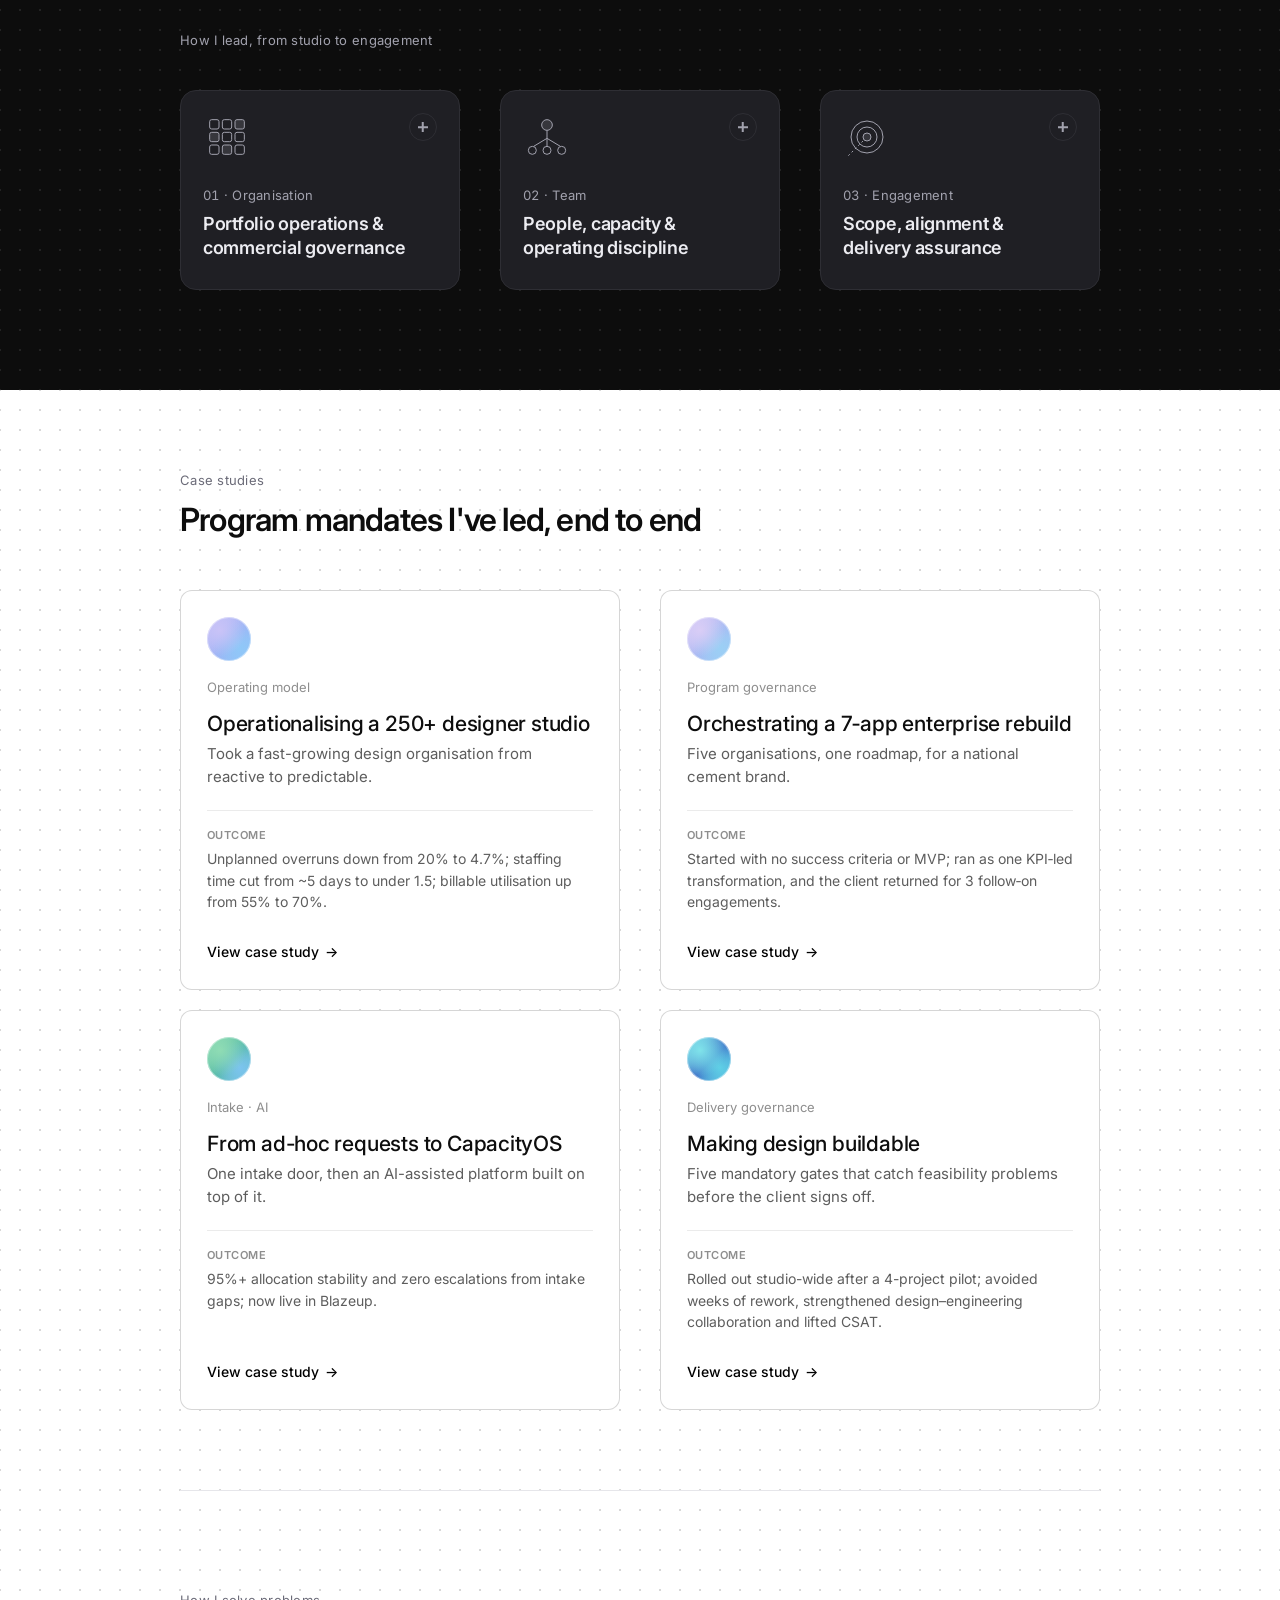
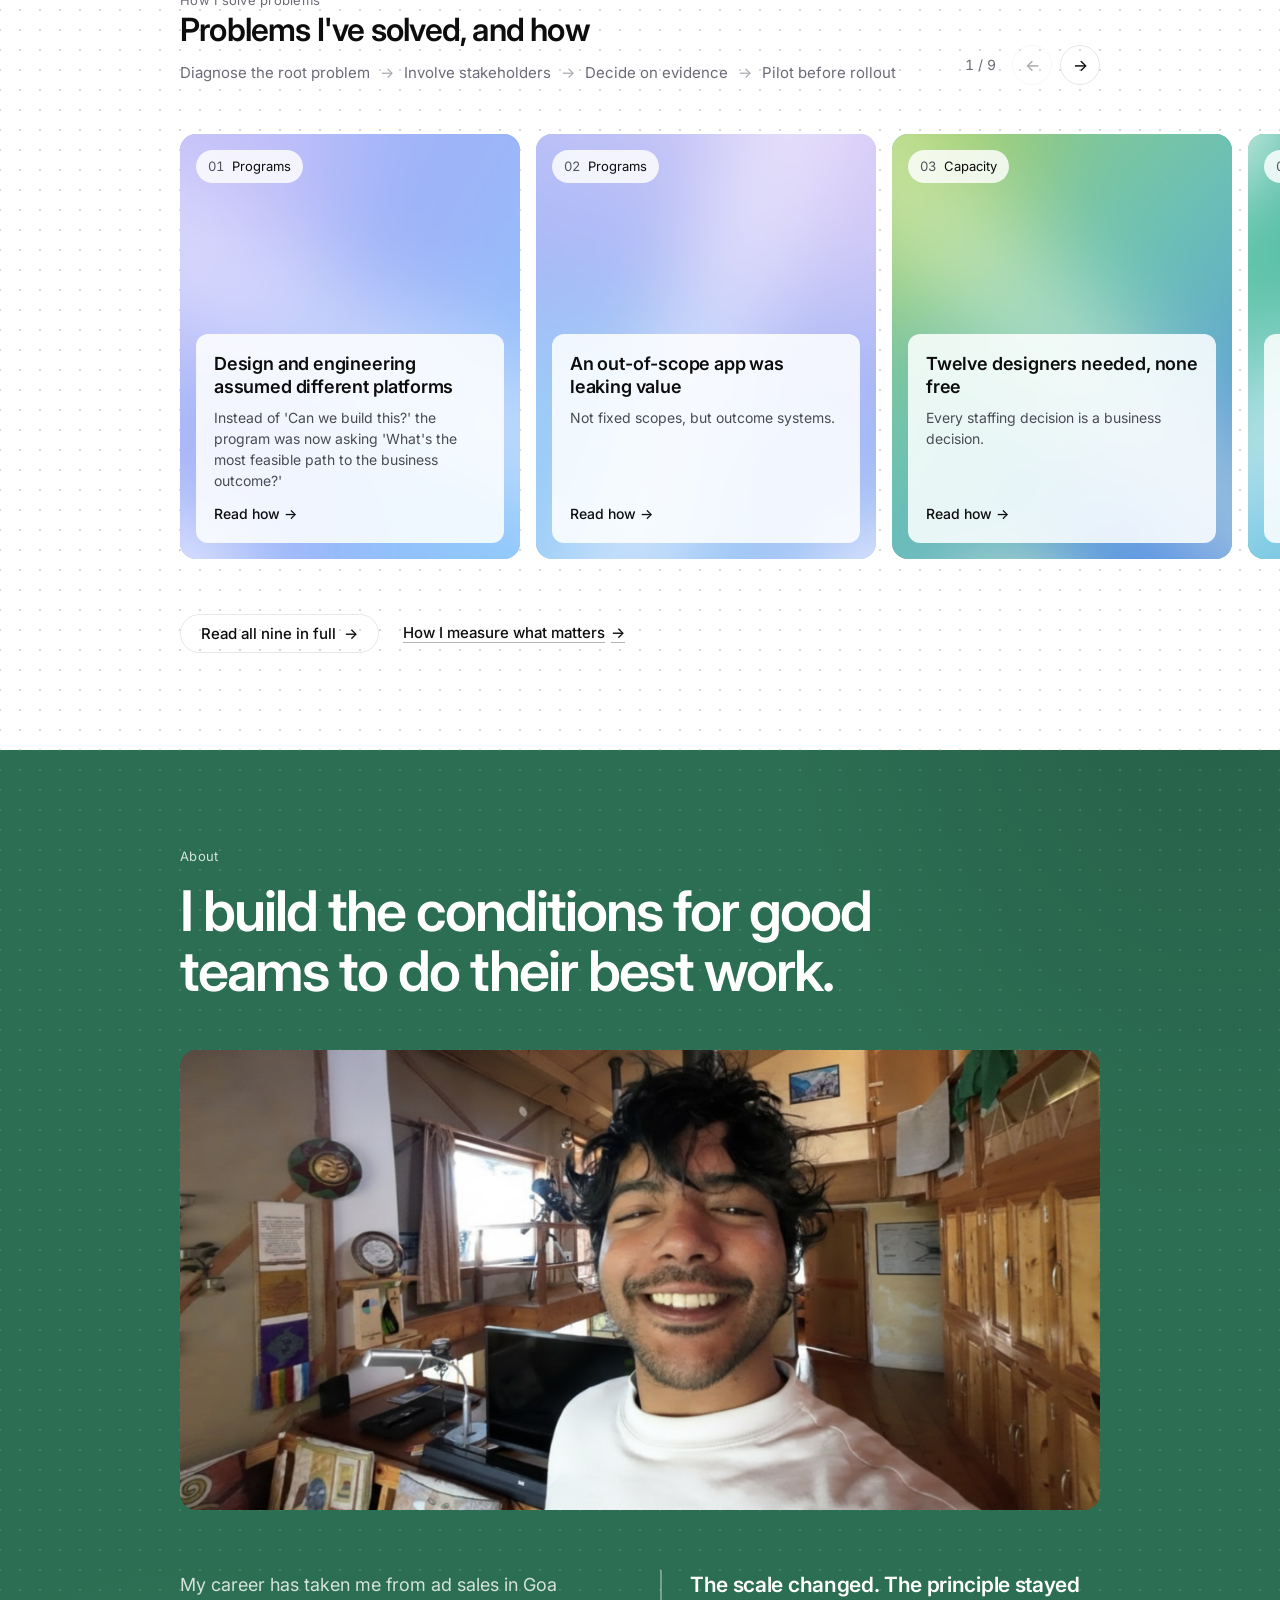
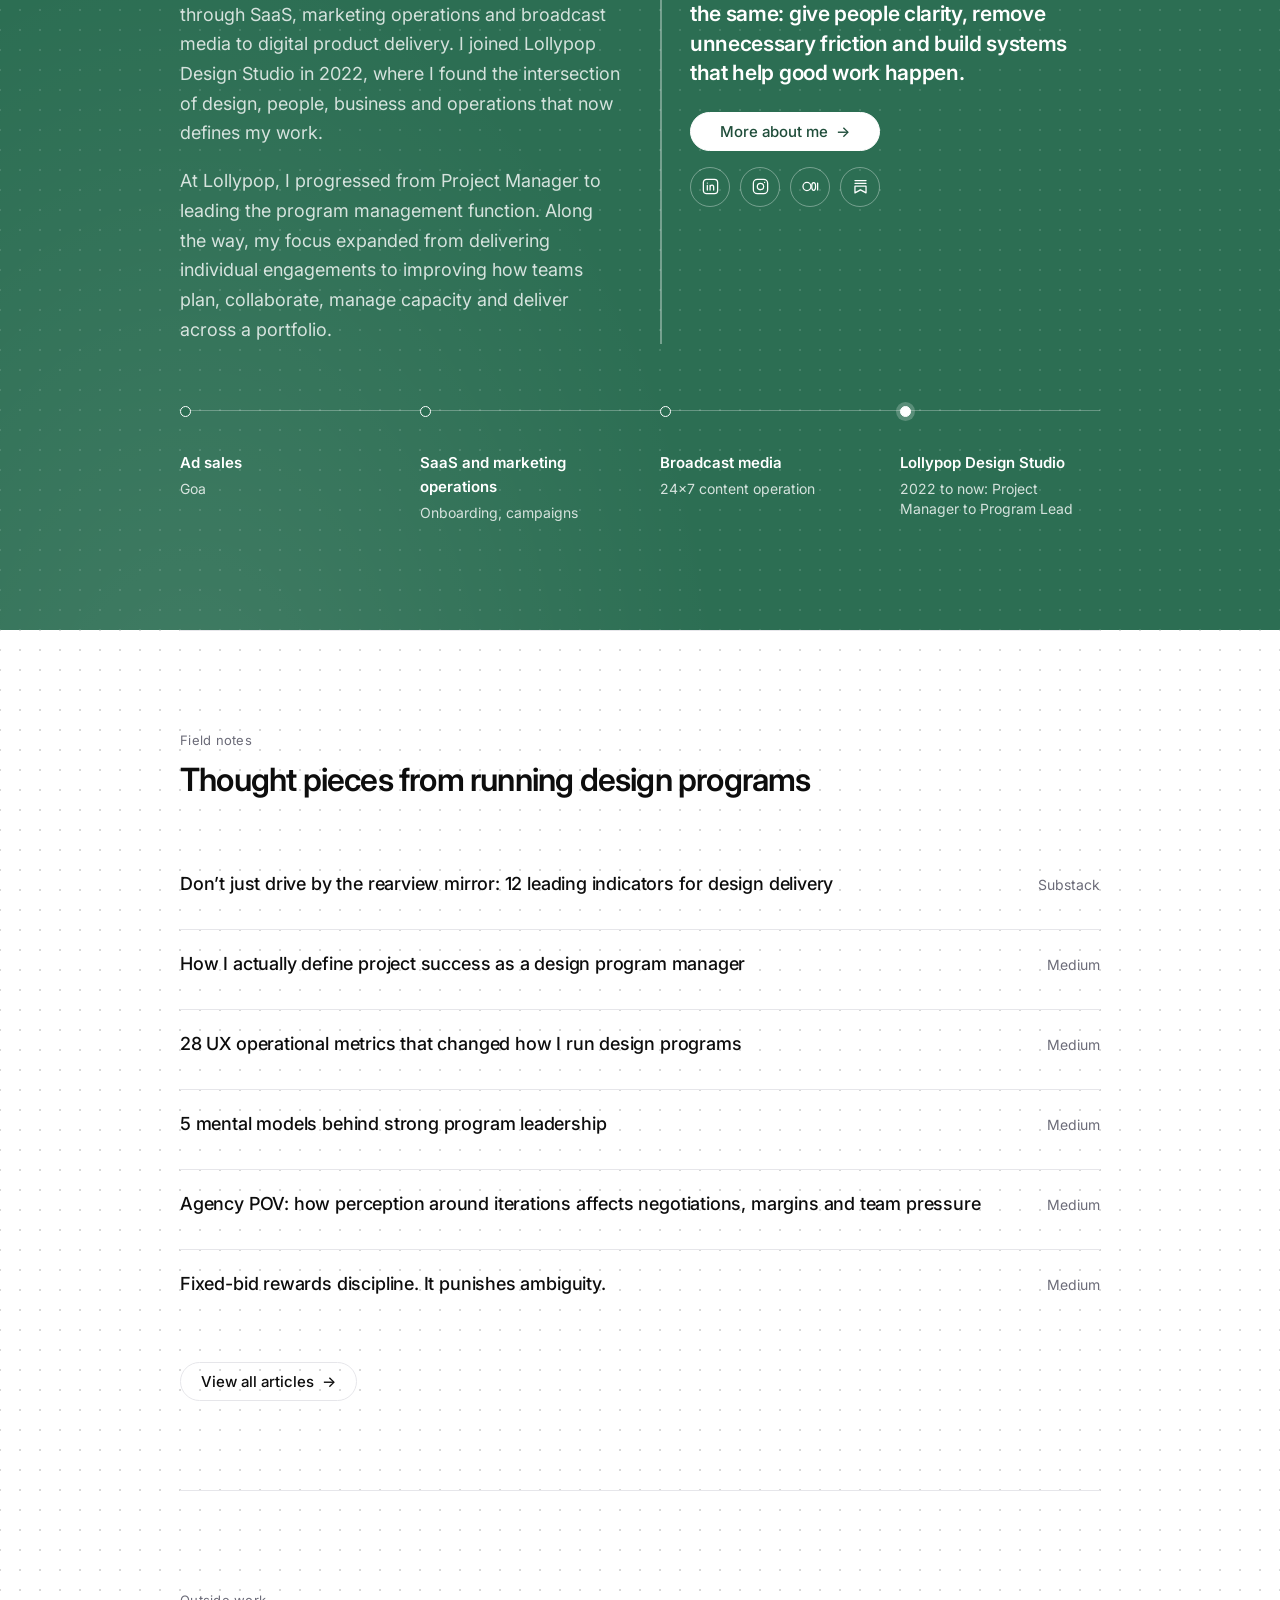
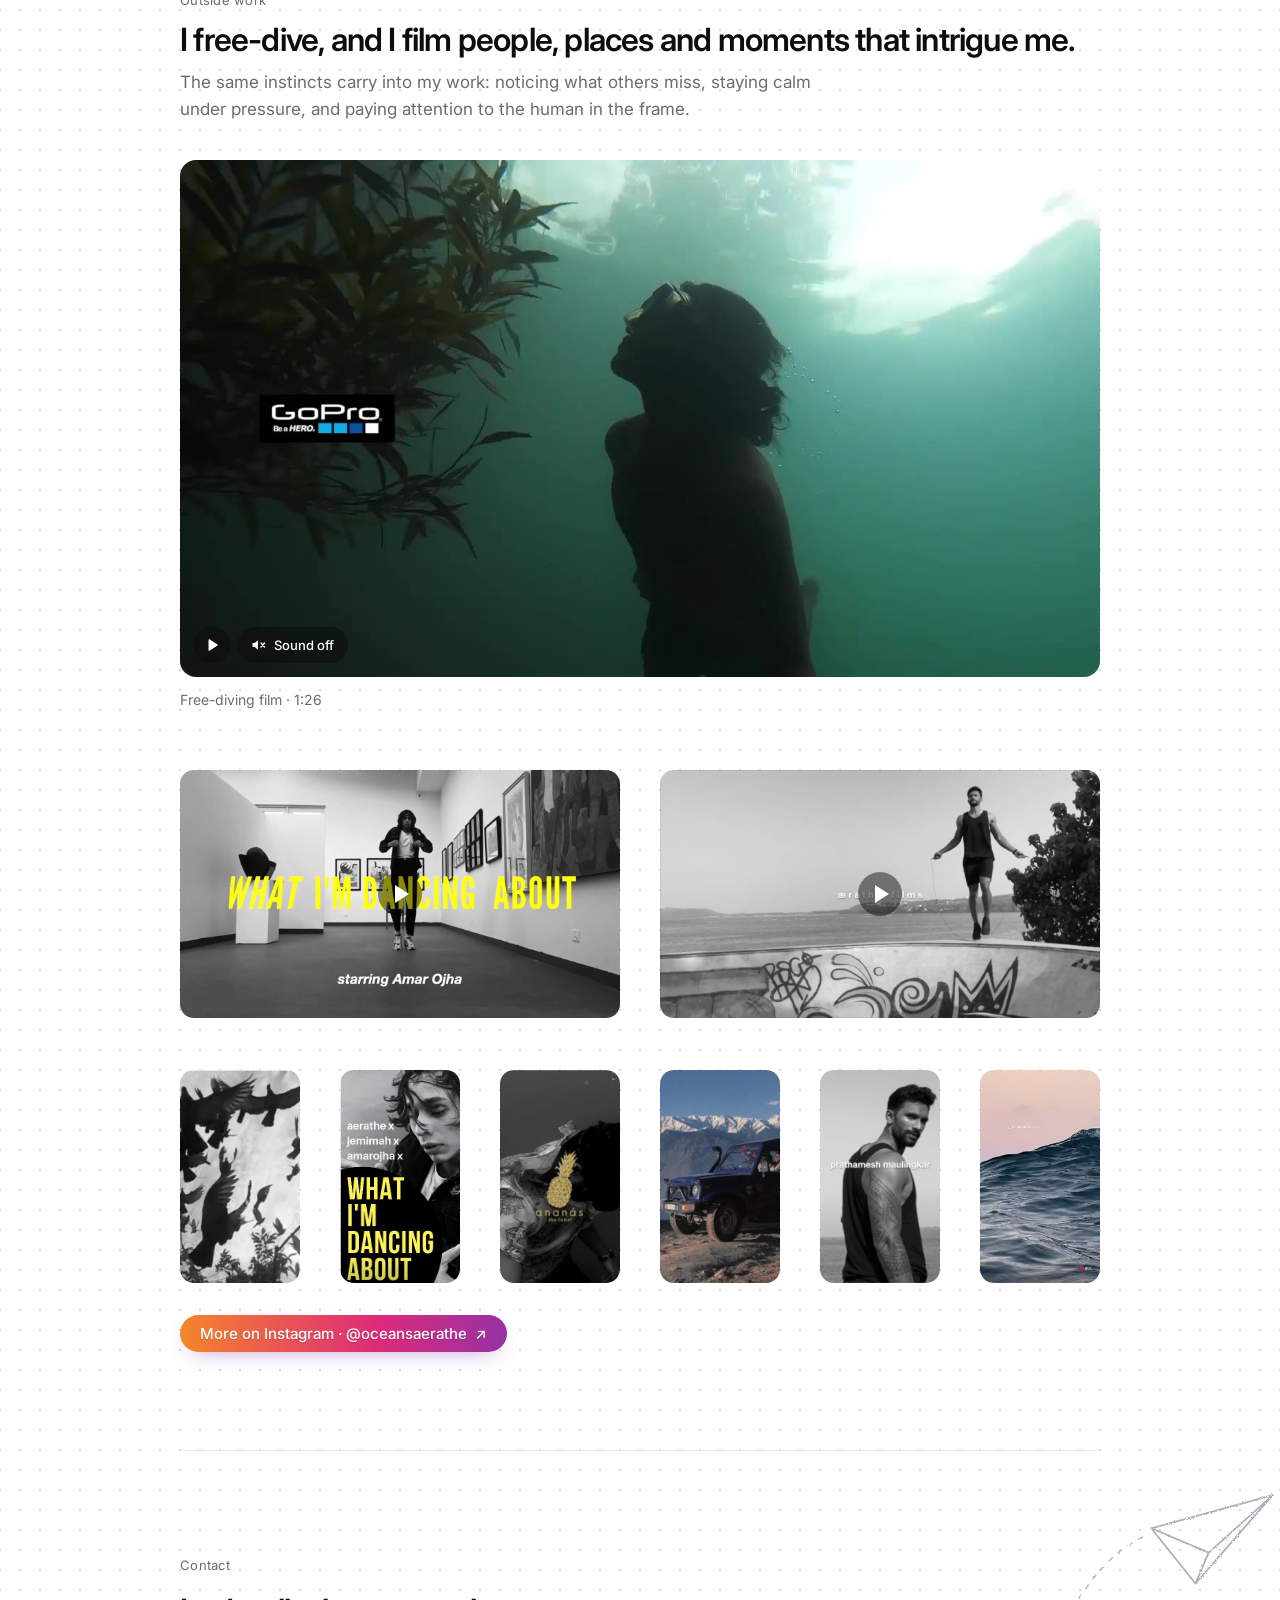
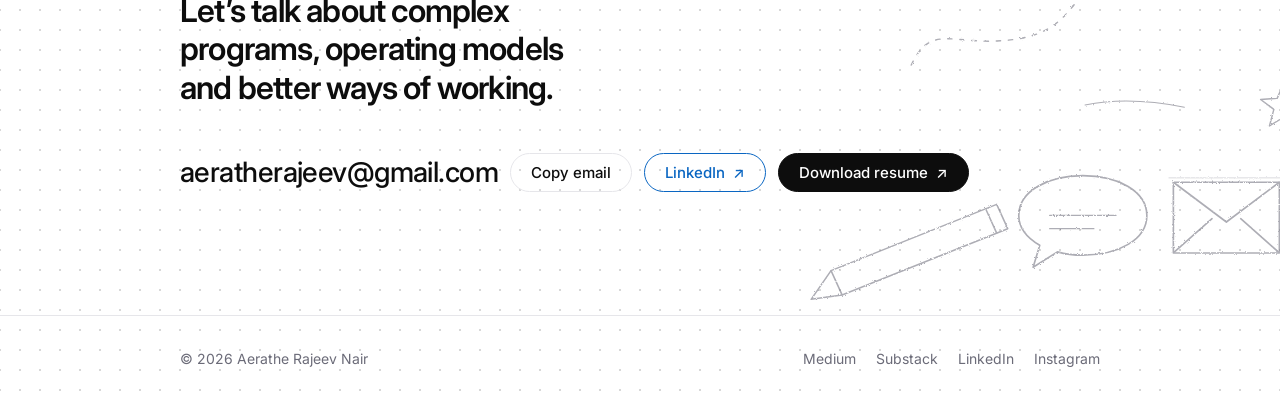
==== commit 6e40a4e3: "Add files via upload" ====
--- a/index.html
+++ b/index.html
@@ -62,25 +62,25 @@
     </div>
   </section>
 
-  <!-- Clients: replace each name with <img src="logos/name.svg" alt="Client name"> once you have logo files. Keep the two lists identical. -->
+  <!-- Clients: logo files are in logos/. --h sets each logo's height. Keep the two lists in each row identical. -->
   <div class="clients" aria-label="Clients I've managed">
     <div class="awards-head">
       <p class="label">Clients I've managed</p>
     </div>
     <div class="marquee" data-dir="left">
       <ul class="marquee-track">
-        <li>JK Cement</li><li>BCG</li><li>Pepsi</li><li>boAt</li><li>SonyLIV</li><li>ACT Fibernet</li><li>Axis Bank</li><li>Reliance</li><li>Cultfit</li>
+        <li><img src="logos/jk-cement.svg" alt="JK Cement" width="111" height="21" style="--h:21.2px;--ink:0.6" draggable="false" decoding="async"></li><li><img src="logos/bcg.svg" alt="BCG" width="46" height="18" style="--h:18.5px" draggable="false" decoding="async"></li><li><img src="logos/pepsico.svg" alt="PepsiCo" width="100" height="23" style="--h:23.1px;--y:-4px" draggable="false" decoding="async"></li><li><img src="logos/boat.svg" alt="boAt" width="52" height="21" style="--h:20.5px;--y:-1.8px" draggable="false" decoding="async"></li><li><img src="logos/sony.svg" alt="Sony" width="85" height="15" style="--h:14.9px" draggable="false" decoding="async"></li><li><img src="logos/act-fibernet.svg" alt="ACT Fibernet" width="52" height="19" style="--h:18.8px" draggable="false" decoding="async"></li><li><img src="logos/axis-bank.svg" alt="Axis Bank" width="106" height="14" style="--h:14.2px" draggable="false" decoding="async"></li><li><img src="logos/reliance.svg" alt="Reliance" width="61" height="25" style="--h:25px;--y:-3.5px" draggable="false" decoding="async"></li><li><img src="logos/tata.svg" alt="TATA" width="60" height="15" style="--h:15.0px" draggable="false" decoding="async"></li><li><img src="logos/cultfit.svg" alt="Cult.fit" width="62" height="18" style="--h:17.6px" draggable="false" decoding="async"></li>
       </ul>
       <ul class="marquee-track" aria-hidden="true">
-        <li>JK Cement</li><li>BCG</li><li>Pepsi</li><li>boAt</li><li>SonyLIV</li><li>ACT Fibernet</li><li>Axis Bank</li><li>Reliance</li><li>Cultfit</li>
+        <li><img src="logos/jk-cement.svg" alt="" width="111" height="21" style="--h:21.2px;--ink:0.6" draggable="false" decoding="async"></li><li><img src="logos/bcg.svg" alt="" width="46" height="18" style="--h:18.5px" draggable="false" decoding="async"></li><li><img src="logos/pepsico.svg" alt="" width="100" height="23" style="--h:23.1px;--y:-4px" draggable="false" decoding="async"></li><li><img src="logos/boat.svg" alt="" width="52" height="21" style="--h:20.5px;--y:-1.8px" draggable="false" decoding="async"></li><li><img src="logos/sony.svg" alt="" width="85" height="15" style="--h:14.9px" draggable="false" decoding="async"></li><li><img src="logos/act-fibernet.svg" alt="" width="52" height="19" style="--h:18.8px" draggable="false" decoding="async"></li><li><img src="logos/axis-bank.svg" alt="" width="106" height="14" style="--h:14.2px" draggable="false" decoding="async"></li><li><img src="logos/reliance.svg" alt="" width="61" height="25" style="--h:25px;--y:-3.5px" draggable="false" decoding="async"></li><li><img src="logos/tata.svg" alt="" width="60" height="15" style="--h:15.0px" draggable="false" decoding="async"></li><li><img src="logos/cultfit.svg" alt="" width="62" height="18" style="--h:17.6px" draggable="false" decoding="async"></li>
       </ul>
     </div>
     <div class="marquee" data-dir="right">
       <ul class="marquee-track">
-        <li>IndiaMART</li><li>GreenSM</li><li>Sucafina</li><li>Praan Health</li><li>Tattva</li><li>MoneyPlanned</li><li>RF Poker</li><li>KVB</li><li>Jaro Education</li><li>BBQ Nation</li>
+        <li><img src="logos/indiamart.svg" alt="IndiaMART" width="80" height="14" style="--h:14.5px" draggable="false" decoding="async"></li><li><img src="logos/greensm.svg" alt="GreenSM" width="84" height="12" style="--h:12.3px" draggable="false" decoding="async"></li><li><img src="logos/sucafina.svg" alt="Sucafina" width="71" height="16" style="--h:15.7px" draggable="false" decoding="async"></li><li><img src="logos/praan-health.svg" alt="Praan Health" width="41" height="24" style="--h:24.1px" draggable="false" decoding="async"></li><li><img src="logos/tattva.svg" alt="Tattva" width="64" height="20" style="--h:20.5px" draggable="false" decoding="async"></li><li><img src="logos/moneyplanned.svg" alt="MoneyPlanned" width="111" height="16" style="--h:16.5px" draggable="false" decoding="async"></li><li><img src="logos/rf-poker.svg" alt="RF Poker" width="88" height="14" style="--h:14.4px" draggable="false" decoding="async"></li><li><img src="logos/kvb.svg" alt="KVB" width="35" height="34" style="--h:34.2px" draggable="false" decoding="async"></li><li><img src="logos/jaro.svg" alt="Jaro Education" width="130" height="22" style="--h:21.6px;--ink:0.6" draggable="false" decoding="async"></li><li><img src="logos/bbq-nation.svg" alt="Barbeque Nation" width="44" height="27" style="--h:27.0px;--y:-2.5px" draggable="false" decoding="async"></li><li><img src="logos/zivame.svg" alt="Zivame" width="87" height="15" style="--h:15.1px;--ink:0.6" draggable="false" decoding="async"></li>
       </ul>
       <ul class="marquee-track" aria-hidden="true">
-        <li>IndiaMART</li><li>GreenSM</li><li>Sucafina</li><li>Praan Health</li><li>Tattva</li><li>MoneyPlanned</li><li>RF Poker</li><li>KVB</li><li>Jaro Education</li><li>BBQ Nation</li>
+        <li><img src="logos/indiamart.svg" alt="" width="80" height="14" style="--h:14.5px" draggable="false" decoding="async"></li><li><img src="logos/greensm.svg" alt="" width="84" height="12" style="--h:12.3px" draggable="false" decoding="async"></li><li><img src="logos/sucafina.svg" alt="" width="71" height="16" style="--h:15.7px" draggable="false" decoding="async"></li><li><img src="logos/praan-health.svg" alt="" width="41" height="24" style="--h:24.1px" draggable="false" decoding="async"></li><li><img src="logos/tattva.svg" alt="" width="64" height="20" style="--h:20.5px" draggable="false" decoding="async"></li><li><img src="logos/moneyplanned.svg" alt="" width="111" height="16" style="--h:16.5px" draggable="false" decoding="async"></li><li><img src="logos/rf-poker.svg" alt="" width="88" height="14" style="--h:14.4px" draggable="false" decoding="async"></li><li><img src="logos/kvb.svg" alt="" width="35" height="34" style="--h:34.2px" draggable="false" decoding="async"></li><li><img src="logos/jaro.svg" alt="" width="130" height="22" style="--h:21.6px;--ink:0.6" draggable="false" decoding="async"></li><li><img src="logos/bbq-nation.svg" alt="" width="44" height="27" style="--h:27.0px;--y:-2.5px" draggable="false" decoding="async"></li><li><img src="logos/zivame.svg" alt="" width="87" height="15" style="--h:15.1px;--ink:0.6" draggable="false" decoding="async"></li>
       </ul>
     </div>
     <div class="awards">
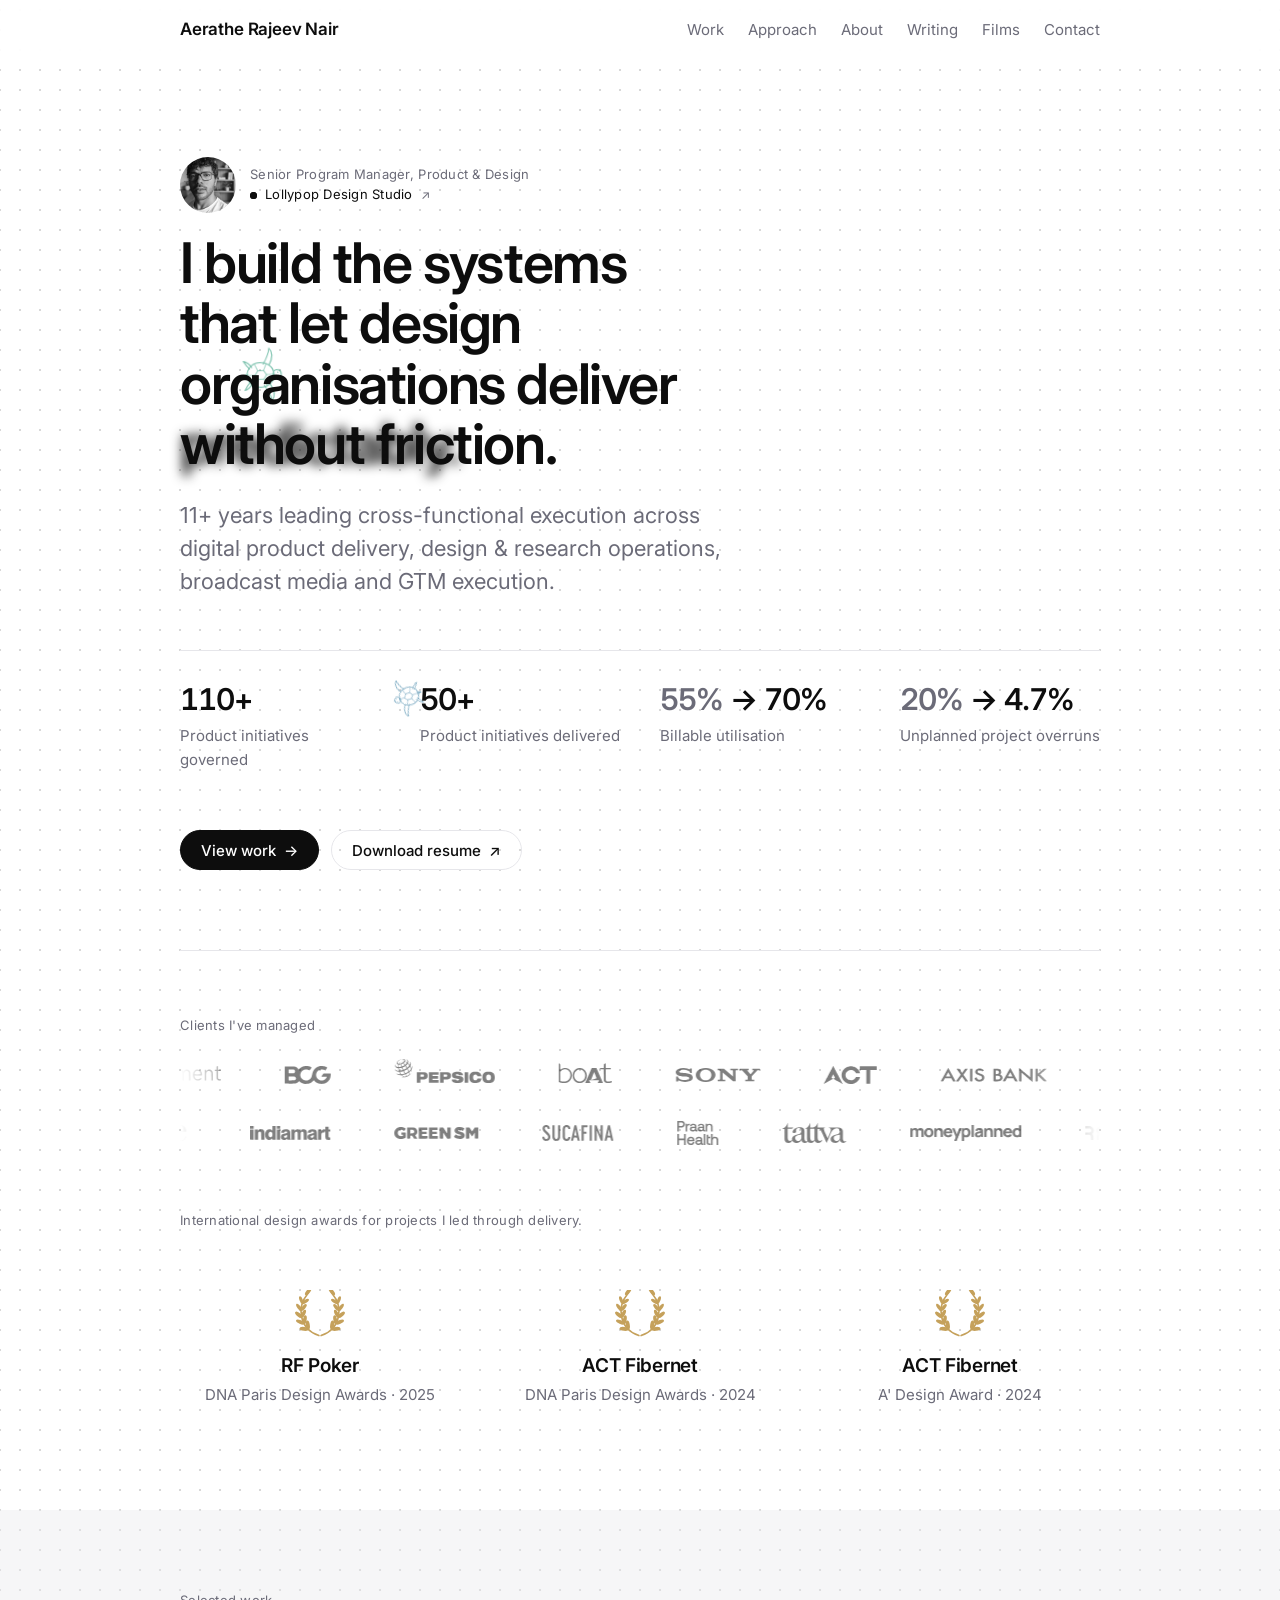
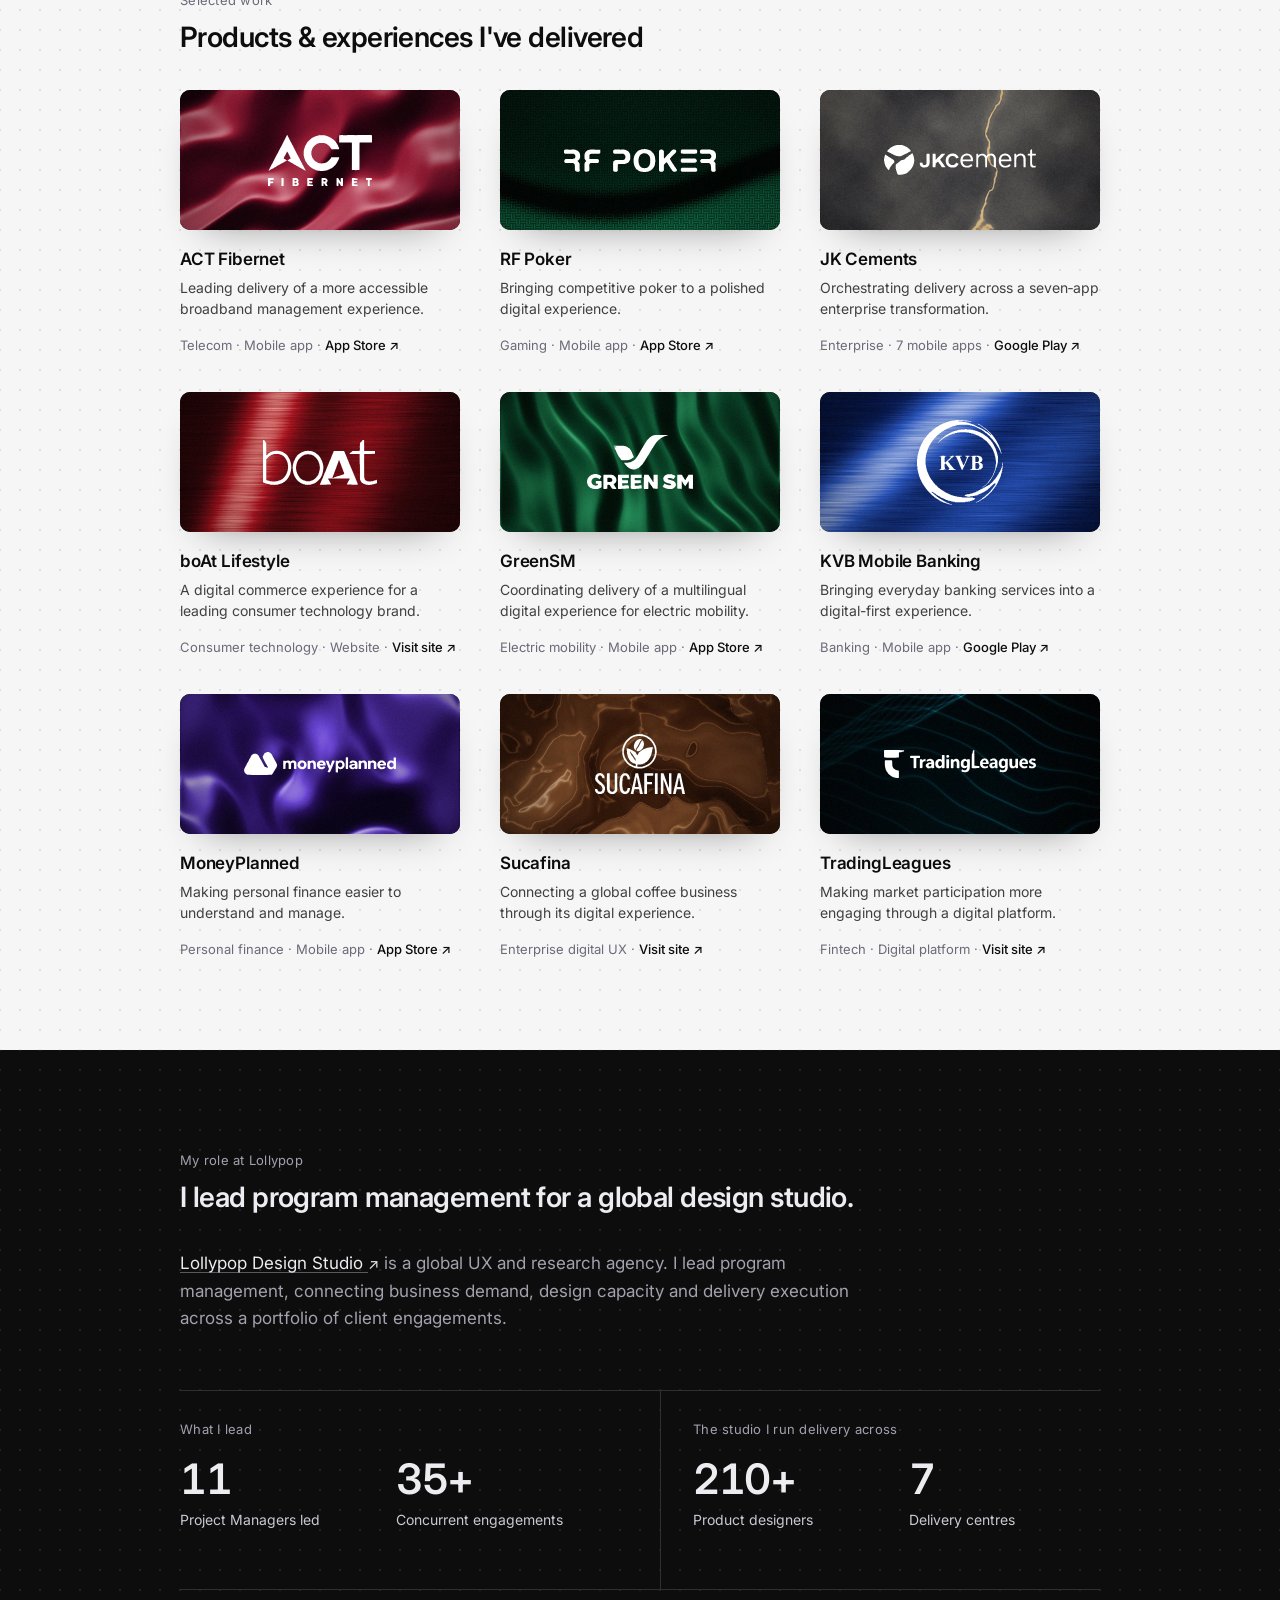
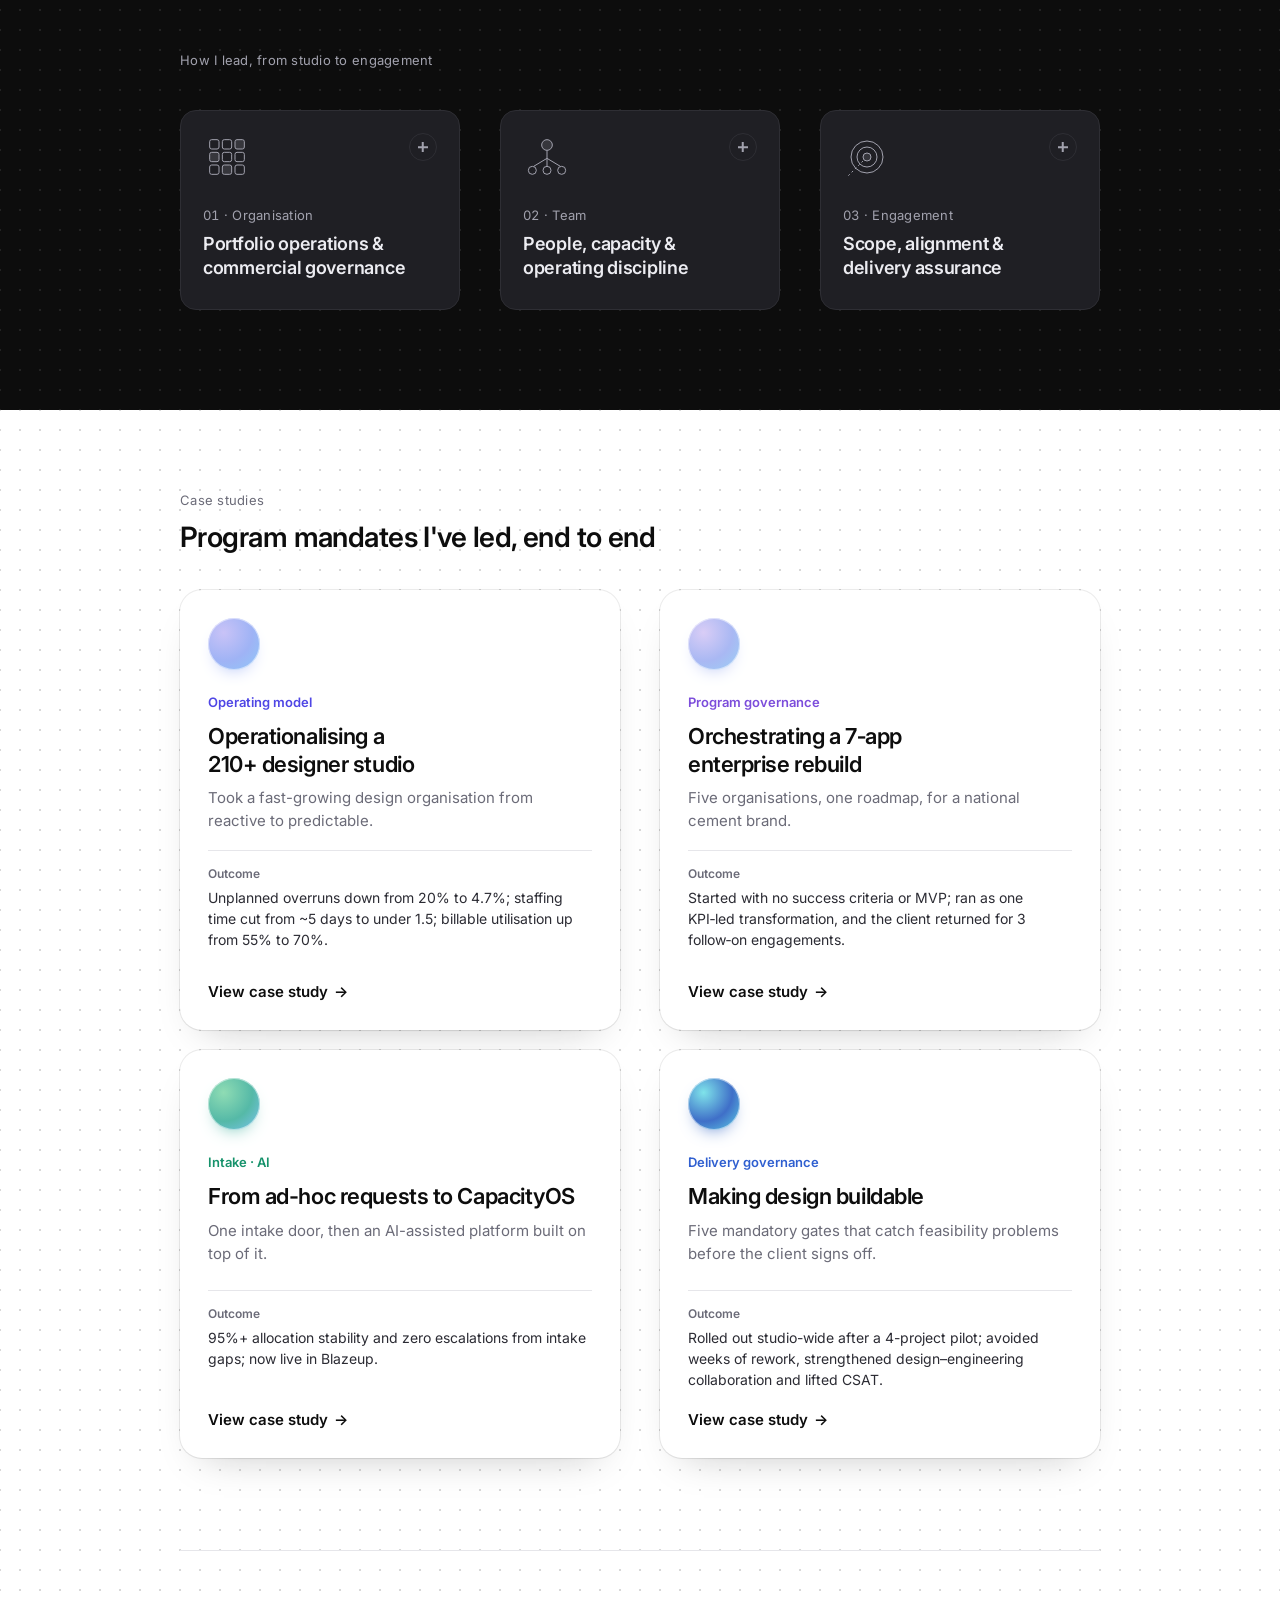
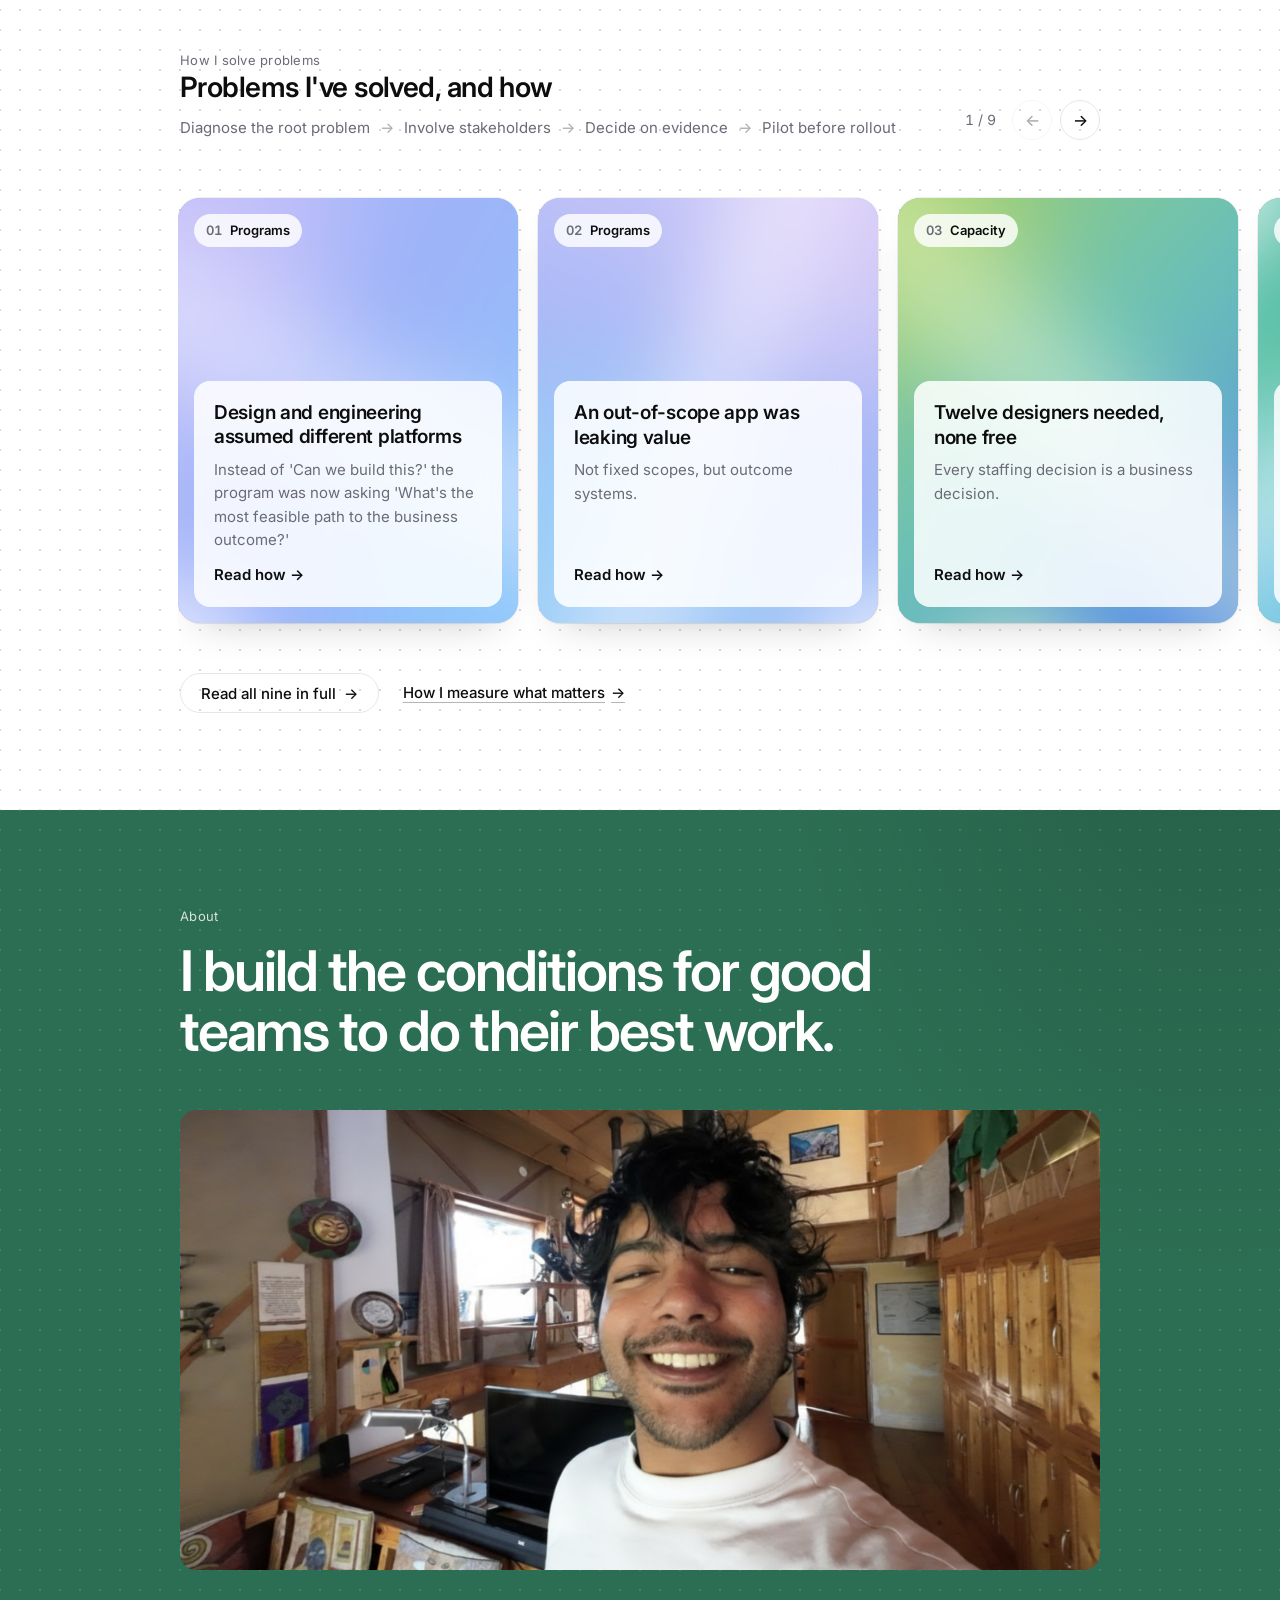
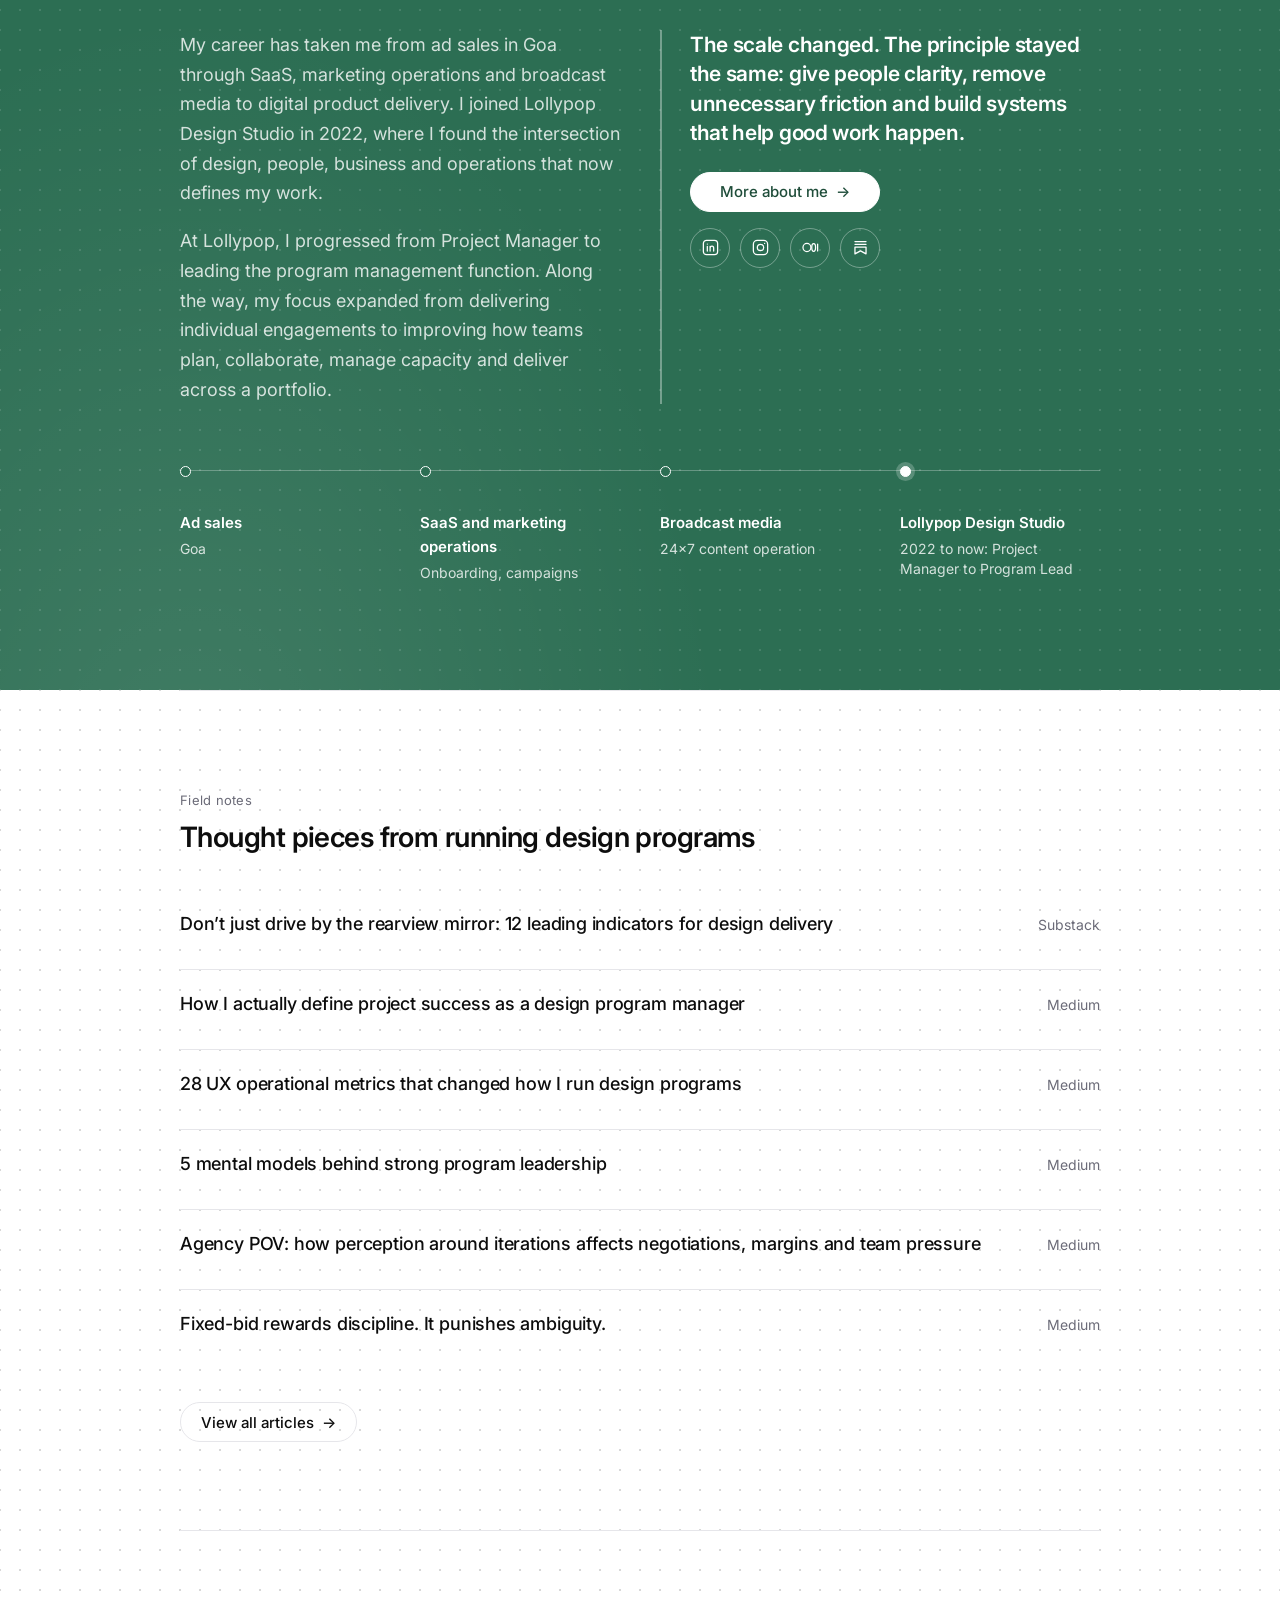
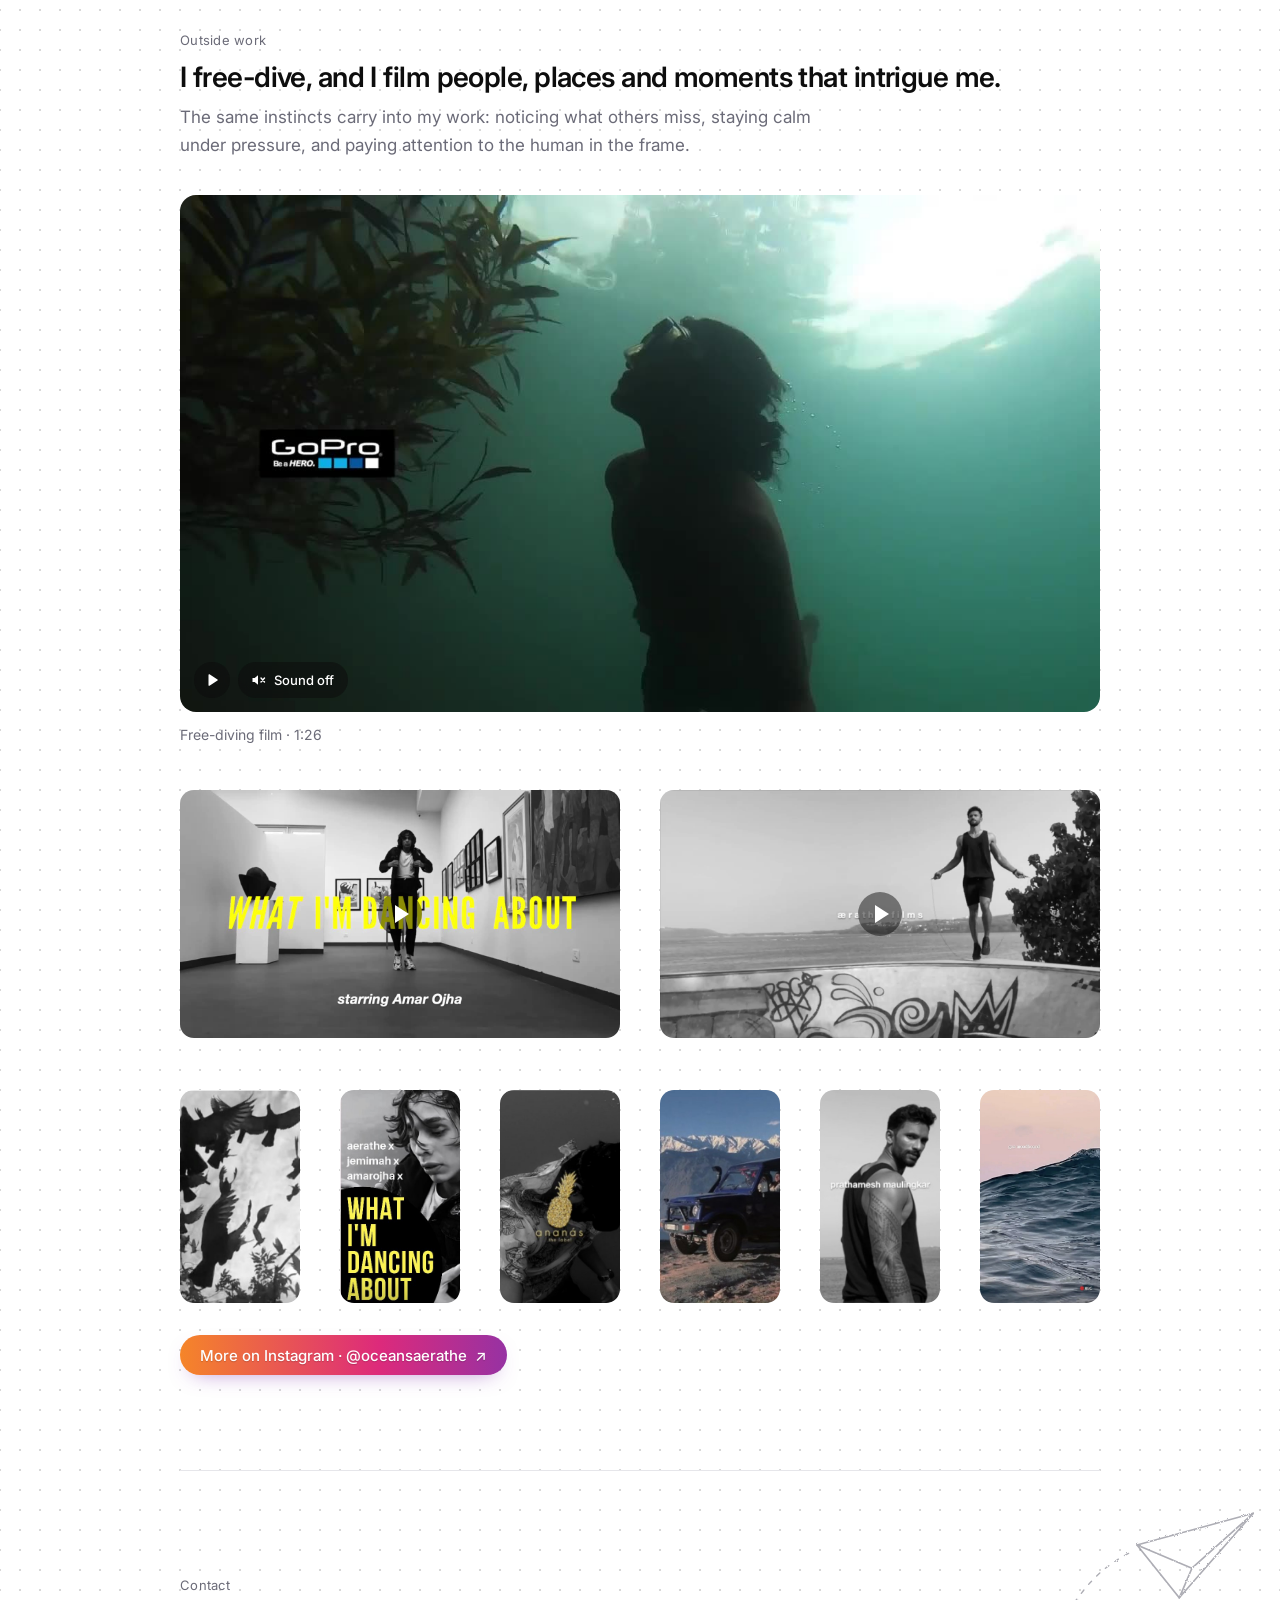
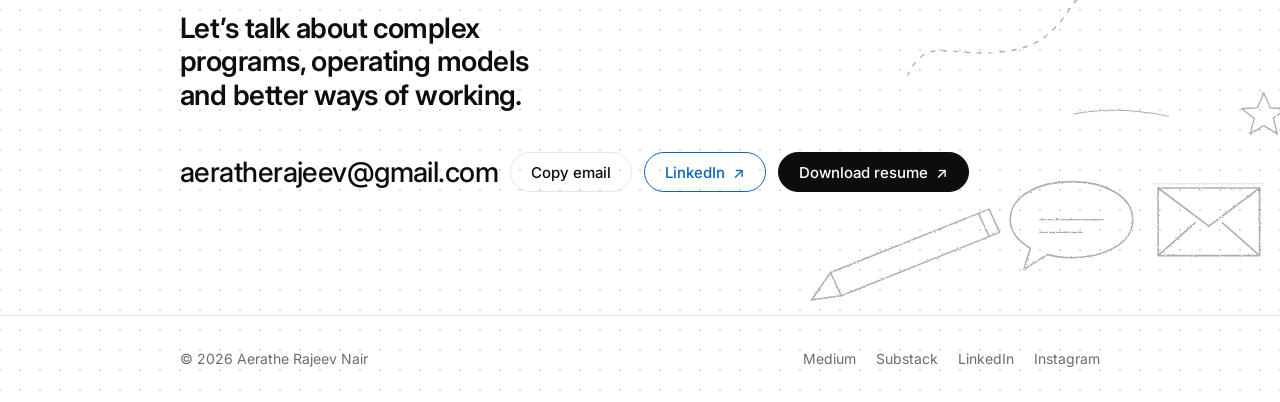
==== commit 88a09249: "Add files via upload" ====
--- a/index.html
+++ b/index.html
@@ -5,12 +5,12 @@
 <meta name="color-scheme" content="light">
 <meta name="viewport" content="width=device-width, initial-scale=1, viewport-fit=cover">
 <title>Aerathe Rajeev Nair</title>
-<meta name="description" content="Senior Program Manager, Product &amp; Design. I build the systems that let design organisations deliver predictably: 110+ product initiatives governed across a 250+ designer studio.">
+<meta name="description" content="Senior Program Manager, Product &amp; Design. I build the systems that let design organisations deliver predictably: 110+ product initiatives governed across a 210+ designer studio.">
 <link rel="icon" href="favicon.svg" type="image/svg+xml">
 <meta property="og:type" content="website">
 <meta property="og:url" content="https://www.aeratheportfolio.in/">
 <meta property="og:title" content="Aerathe Rajeev Nair">
-<meta property="og:description" content="Senior Program Manager, Product &amp; Design. I build the systems that let design organisations deliver predictably: 110+ product initiatives governed across a 250+ designer studio.">
+<meta property="og:description" content="Senior Program Manager, Product &amp; Design. I build the systems that let design organisations deliver predictably: 110+ product initiatives governed across a 210+ designer studio.">
 <meta name="twitter:card" content="summary_large_image">
 <meta property="og:image" content="https://www.aeratheportfolio.in/og-image.jpg">
 <meta property="og:image:width" content="1200">
@@ -220,7 +220,7 @@
       </div>
       <div class="rs-group">
         <p class="rs-label">The studio I run delivery across</p>
-        <dl><div><dt>250+</dt><dd>Product designers</dd></div><div><dt>7</dt><dd>Delivery centres</dd></div></dl>
+        <dl><div><dt>210+</dt><dd>Product designers</dd></div><div><dt>7</dt><dd>Delivery centres</dd></div></dl>
       </div>
     </div>
     <div class="levels-cols">
@@ -278,7 +278,7 @@
       <li><a class="cs-card" href="studio.html" style="--c:#4f46e5;--g1:#c9c3f7;--g2:#9fb3f5;--g3:#8fc8f8">
         <span class="cs-orb" aria-hidden="true"></span>
         <span class="cs-tag"><i aria-hidden="true"></i>Operating model</span>
-        <h3>Operationalising a 250+ designer studio</h3>
+        <h3>Operationalising a 210+ designer studio</h3>
         <p>Took a fast-growing design organisation from reactive to predictable.</p>
         <span class="cs-res"><span class="cs-rl">Outcome</span>Unplanned overruns down from 20% to 4.7%; staffing time cut from ~5 days to under 1.5; billable utilisation up from 55% to 70%.</span>
         <span class="cs-link"><span class="cs-lt">View case study</span> <span class="cs-ar" aria-hidden="true">→</span></span>
--- a/style.css
+++ b/style.css
@@ -1954,3 +1954,1061 @@
 .page-approach .ptext .psig { transition: border-left-width .25s ease, padding-left .25s ease; }
 .page-approach .pcard:hover .ptext .psig { border-left-width: 5px; padding-left: 12px; }
 @media (prefers-reduced-motion: reduce) { .page-approach .problems .pcard:hover summary::after { transform: none; } }
+
+/* Case studies: one consistent type scale */
+.page-case .sec-head h2 { font-size: 28px; line-height: 1.2; letter-spacing: -0.02em; }
+@media (max-width: 640px) { .page-case .sec-head h2 { font-size: 24px; } }
+/* intro line under a section heading: clearly a step below it */
+.page-case .cs-section:not(.case-closing) .closing { font-size: 20px; font-weight: 500; line-height: 1.4; letter-spacing: -0.01em; }
+/* bold is one weight, at the size of the text around it */
+.page-case main p strong, .page-case main li strong, .page-case main p b { font-weight: 600; }
+.page-case .callout-alert strong { font-size: 1em; }
+/* small block headings read as headings, not captions */
+.page-case .questions > .label, .page-case .catches > .label { font-size: 17px; font-weight: 600; color: var(--fg); letter-spacing: -0.01em; text-transform: none; }
+/* card titles sit above their text, never smaller than it */
+.lead-cards li { font-size: 16px; line-height: 1.6; }
+.lead-cards li strong { font-size: 17px; line-height: 1.4; margin-bottom: 8px; }
+.page-case .stats strong { font-size: 18px; line-height: 1.4; }
+.page-case .stats > div > span { display: block; line-height: 1.6; }
+.page-case .stats a.btn { margin-top: 16px; }
+/* same line spacing for the same kind of text */
+.page-case main p, .page-case main li, .page-case main dd { line-height: 1.6; }
+.page-case .cap-list dd { line-height: 1.6; }
+
+/* Buttons: one height everywhere (40px, a whole grid square) */
+.btn { min-height: 40px; padding: 0 20px; box-sizing: border-box; line-height: 1; }
+.btn span[aria-hidden="true"] { line-height: 1; }
+
+/* Case studies: one spacing system — 80 around sections, 40 between blocks, 20 between related items */
+.page-case .cs-hero { padding-block: 80px 60px; }
+.page-case .cs-hero h1 { margin-top: 20px; }
+.page-case .cs-hero .lede { margin-top: 20px; }
+.page-case .cs-hero .cs-meta { margin-top: 32px; }
+.page-case .cover { margin-bottom: 40px; }
+.page-case .onpage { padding-bottom: 60px; }
+.page-case .cs-section { padding-block: 80px; }
+.page-case .sec-head { margin-bottom: 40px; }
+.page-case .cs-section > * + * { margin-top: 40px !important; }
+.page-case .cs-section > .sec-head + * { margin-top: 0 !important; }
+.page-case .cs-section > .closing { margin-bottom: 0 !important; }
+.page-case .cs-section > .closing + * { margin-top: 12px !important; }
+.page-case .cs-section > .closing + .read.muted { margin-bottom: 0 !important; }
+.page-case .cs-section > .check-cats, .page-case .cs-section > .read + .read, .page-case .cs-section > .check-cats + * { margin-top: 20px !important; }
+.page-case .cs-section > .btn { margin-top: 32px !important; }
+.page-case .questions > .label, .page-case .catches > .label { margin: 0 0 12px; }
+.page-case .questions ol, .page-case .questions ul { margin: 0; }
+.page-case .questions > p:not(.label) { margin-top: 20px; }
+/* cards: the same inner padding */
+.page-case .stats div, .lead-cards li { padding: 24px; }
+.lead-cards li::before { margin-bottom: 16px; }
+.page-case .cs-section.band { padding-block: 80px; }
+.page-case .check-cats { align-items: flex-start; }
+.page-case .check-cats li { display: inline-flex; align-items: center; min-height: 40px; box-sizing: border-box; padding-block: 0; }
+/* four lead cards sit as an even 2 × 2, not three and an orphan */
+.lead-cards:has(> li:nth-child(4):last-child) { grid-template-columns: repeat(2, minmax(0, 1fr)); }
+@media (max-width: 640px) { .lead-cards:has(> li:nth-child(4):last-child) { grid-template-columns: 1fr; } }
+.page-case .chain { align-items: center; }
+.page-case .chain > li { display: inline-flex; align-items: center; box-sizing: border-box; height: 40px; min-height: 0; padding-block: 0; }
+
+
+/* Clients marquee: logos, all in grey; --h is set on each image */
+.marquee { --logo-scale: 1; } /* --h comes from each logo's measured artwork; change this one number to resize them all */
+.marquee-track li { display: flex; align-items: center; height: 38px; }
+/* --y lifts a logo whose visual weight sits low; --ink darkens logos with very thin strokes */
+.marquee-track img { height: calc(var(--h, 28px) * var(--logo-scale)); transform: translateY(calc(var(--y, 0px) * var(--logo-scale))); width: auto; max-width: none; opacity: 1; filter: brightness(0) opacity(var(--ink, .5)); -webkit-user-drag: none; user-select: none; }
+@media (max-width: 640px) { .marquee { --logo-scale: .875; } }
+
+/* Approach hero: philosophy, five-step flow, and a direction cue */
+.page-approach .ctx-hero { padding-block: 72px 56px; }
+.page-approach .ctx-hero h1 { margin-top: 40px; font-size: clamp(36px, 5.4vw, 56px); line-height: 1.06; letter-spacing: -0.03em; max-width: 14ch; }
+.page-approach .ctx-lede { margin-top: 24px; max-width: 32em; font-family: "Source Serif 4", Georgia, serif; font-size: clamp(21px, 2.4vw, 25px); line-height: 1.5; color: #2b2b33; }
+.page-approach .ctx-approach { margin-top: 36px; font-size: 17px; font-weight: 600; }
+.page-approach .flow5 { list-style: none; margin: 20px 0 0; padding: 0; display: grid; grid-template-columns: repeat(5, minmax(0, 1fr)); max-width: var(--wide); }
+.page-approach .flow5 li { position: relative; display: flex; flex-direction: column; align-items: flex-start; gap: 14px; padding-right: 16px; }
+.page-approach .flow5 li:not(:last-child)::after { content: ""; position: absolute; left: 60px; right: 4px; top: 24px; height: 1px; background: repeating-linear-gradient(90deg, var(--muted) 0 4px, transparent 4px 8px); opacity: .5; }
+.page-approach .flow5 li:not(:last-child)::before { content: ""; position: absolute; right: 2px; top: 20px; width: 7px; height: 7px; border-top: 1.5px solid var(--muted); border-right: 1.5px solid var(--muted); transform: rotate(45deg); opacity: .7; }
+.page-approach .f5-ic { display: grid; place-items: center; width: 48px; height: 48px; border-radius: 14px; background: var(--soft); box-shadow: inset 0 0 0 1px var(--line); color: var(--fg); }
+.page-approach .f5-ic svg { width: 28px; height: 28px; }
+.page-approach .f5-ic .f { fill: #9fb3f5; fill-opacity: .35; }
+.page-approach .flow5 b { font-size: 15px; font-weight: 600; line-height: 1.35; letter-spacing: -0.01em; max-width: 13ch; }
+.page-approach .ctx-body { margin-top: 48px; max-width: 38em; font-size: 17px; line-height: 1.65; }
+.page-approach .ctx-cue { display: inline-flex; align-items: center; gap: 12px; margin-top: 28px; padding: 10px 18px 10px 10px; border-radius: 999px; background: #f4f3fd; font-size: 15px; line-height: 1.4; color: var(--fg); }
+.page-approach .cue-i { display: grid; place-items: center; flex: none; width: 24px; height: 24px; border-radius: 50%; background: var(--fg); color: var(--bg); font-family: "Source Serif 4", Georgia, serif; font-style: italic; font-weight: 600; font-size: 15px; line-height: 1; }
+@media (max-width: 760px) {
+  .page-approach .flow5 { grid-template-columns: 1fr; }
+  .page-approach .flow5 li { flex-direction: row; align-items: center; gap: 16px; padding: 0 0 22px; }
+  .page-approach .flow5 li:not(:last-child)::after { left: 24px; right: auto; top: 52px; bottom: 2px; width: 1px; height: auto; background: repeating-linear-gradient(180deg, var(--muted) 0 4px, transparent 4px 8px); }
+  .page-approach .flow5 li:not(:last-child)::before { display: none; }
+  .page-approach .flow5 b { max-width: none; }
+  .page-approach .ctx-cue { display: flex; align-items: flex-start; border-radius: 14px; padding: 12px 14px; }
+}
+.page-approach .ctx-hero { padding-bottom: 40px; }
+.page-approach #problems { padding-top: 0; border-top: 0; }
+.page-approach #problems > .pgroup:first-child { margin-top: 0 !important; }
+
+/* ===== Design–dev gates page: one type and spacing system =====
+   Type: H1 56 · H2 28 · subsection H3 21 · item titles 17/600 · lead 20/500 · body 17/1.65 · supporting 16 muted · labels 13
+   Space: 80 around sections · 40 after a section heading · 32 between blocks · 56 between subsections */
+.page-gx section.gx { padding-block: 80px; border-top: 0; }
+.page-gx section.gx:not(.band) + section.gx:not(.band) { border-top: 1px solid var(--line); }
+.page-gx .gx .sec-head { margin-bottom: 40px; }
+.page-gx .gx .sec-head h2 { font-size: 28px; line-height: 1.2; letter-spacing: -0.02em; }
+.page-gx .gx h3 { font-size: 17px; line-height: 1.4; font-weight: 600; letter-spacing: -0.01em; margin: 0; }
+.page-gx .gx p { font-size: 17px; line-height: 1.65; }
+.page-gx .gx strong, .page-gx .gx b { font-weight: 600; }
+.page-gx .gx-prose { max-width: var(--read); }
+.page-gx .gx-prose > p + p, .page-gx .gx-prose > ul + p, .page-gx .gx-prose > p + ul { margin-top: 16px; }
+.page-gx .gx-prose + *, .page-gx * + .gx-prose { margin-top: 32px; }
+.page-gx .gx .gx-lead { max-width: var(--read); font-size: 20px; line-height: 1.45; font-weight: 500; letter-spacing: -0.01em; }
+.page-gx .gx-lead + .gx-prose { margin-top: 16px; }
+
+/* cards: outcomes, making it stick */
+.page-gx .gx-cards { display: grid; grid-template-columns: repeat(2, minmax(0, 1fr)); gap: 16px; max-width: var(--wide); }
+.page-gx .gx-card { padding: 24px; border-radius: 16px; background: var(--bg); box-shadow: inset 0 0 0 1px var(--line); }
+.page-gx .gx-card::before { content: ""; display: block; width: 28px; height: 4px; border-radius: 4px; margin-bottom: 16px; background: linear-gradient(90deg, var(--c1), var(--c3)); }
+.page-gx .gx-card p { margin-top: 8px; font-size: 16px; line-height: 1.6; color: var(--muted); }
+
+/* the key line under the problem */
+.page-gx .gx .gx-key { max-width: var(--read); margin-top: 32px; padding: 20px 24px; border-left: 3px solid var(--fg); background: var(--soft); border-radius: 0 12px 12px 0; }
+
+/* gates: a numbered sequence */
+.page-gx .gx-gates { list-style: none; margin: 40px 0 0; padding: 0; max-width: var(--wide); border-top: 1px solid var(--fg); }
+.page-gx .gx-gates li { display: grid; grid-template-columns: 120px minmax(0, 1fr); gap: 24px; padding: 20px 0; border-bottom: 1px solid var(--line); }
+.page-gx .gx-gn { justify-self: start; display: inline-flex; align-items: center; height: 28px; padding: 0 12px; border-radius: 999px; background: var(--fg); color: var(--bg); font-size: 13px; font-weight: 600; }
+.page-gx .gx-gates p { margin-top: 4px; font-size: 16px; line-height: 1.6; color: var(--muted); max-width: 60ch; }
+
+/* subsections inside a section */
+.page-gx .gx-sub { margin-top: 56px; padding-top: 32px; border-top: 1px solid var(--line); max-width: var(--wide); }
+.page-gx .gx-sub > h3 { font-size: 21px; line-height: 1.3; letter-spacing: -0.015em; margin-bottom: 16px; }
+.page-gx .gx-sub > p { max-width: var(--read); }
+.page-gx .gx-sub > * + p { margin-top: 20px; }
+.page-gx .gx-qs { list-style: none; margin: 0; padding: 0; max-width: var(--read); }
+.page-gx .gx-qs li { position: relative; padding: 12px 0 12px 32px; border-bottom: 1px solid var(--line); font-size: 17px; line-height: 1.55; }
+.page-gx .gx-qs li:first-child { border-top: 1px solid var(--line); }
+.page-gx .gx-qs li::before { content: "?"; position: absolute; left: 0; top: 14px; display: grid; place-items: center; width: 20px; height: 20px; border-radius: 50%; background: var(--bg); box-shadow: inset 0 0 0 1.5px var(--fg); font-size: 12px; line-height: 1; font-weight: 700; color: var(--fg); }
+.page-gx .gx-fixes li::before { content: ""; background: var(--fg) url("data:image/svg+xml,%3Csvg xmlns='http://www.w3.org/2000/svg' viewBox='0 0 20 20'%3E%3Cpath d='M5.5 10.5l3 3 6-7' fill='none' stroke='white' stroke-width='2' stroke-linecap='round' stroke-linejoin='round'/%3E%3C/svg%3E") center / 14px no-repeat; }
+
+/* proposed vs suggested */
+.page-gx .gx-table { border-top: 1px solid var(--fg); }
+.page-gx .gx-tr { display: grid; grid-template-columns: 1fr 1fr; gap: 24px; padding: 14px 0; border-bottom: 1px solid var(--line); font-size: 16px; line-height: 1.5; }
+.page-gx .gx-th { font-size: 13px; font-weight: 600; color: var(--muted); padding: 10px 0; }
+.page-gx .gx-tr:not(.gx-th) span:first-child { color: var(--muted); }
+.page-gx .gx-tr:not(.gx-th) span:last-child { font-weight: 500; }
+.page-gx .gx-tr:not(.gx-th) span:last-child::before { content: "\2192\00a0"; color: var(--c2); }
+
+/* checklist parts */
+.page-gx .gx-parts { list-style: none; margin: 32px 0 0; padding: 0; max-width: var(--wide); counter-reset: part; display: grid; gap: 16px; }
+.page-gx .gx-parts > li { counter-increment: part; display: grid; grid-template-columns: 40px minmax(0, 1fr); column-gap: 16px; padding: 24px; border-radius: 16px; box-shadow: inset 0 0 0 1px var(--line); }
+.page-gx .gx-parts > li::before { content: counter(part); grid-row: 1 / span 3; display: grid; place-items: center; width: 32px; height: 32px; border-radius: 50%; background: var(--soft); font-size: 14px; font-weight: 600; }
+.page-gx .gx-parts h3, .page-gx .gx-parts p, .page-gx .gx-parts .gx-tags { grid-column: 2; }
+.page-gx .gx-parts p { margin-top: 4px; font-size: 16px; line-height: 1.6; color: var(--muted); max-width: 60ch; }
+.page-gx .gx-tags { list-style: none; margin: 16px 0 0; padding: 0; display: flex; flex-wrap: wrap; gap: 8px; }
+.page-gx .gx-tags li { display: inline-flex; align-items: center; height: 32px; padding: 0 12px; border-radius: 999px; background: var(--soft); font-size: 14px; }
+.page-gx .gx-action { margin-top: 32px; }
+
+/* the cost of a skipped gate */
+.page-gx .gx-cost { display: grid; grid-template-columns: auto minmax(0, 1fr); gap: 24px; align-items: center; max-width: var(--wide); margin-top: 32px; padding: 24px 28px; border-radius: 16px; background: var(--bg); box-shadow: inset 0 0 0 1px var(--line); }
+.page-gx .gx-cost > b { font-size: 40px; line-height: 1; letter-spacing: -0.03em; font-weight: 600; white-space: nowrap; }
+.page-gx .gx-cost p { max-width: 52ch; }
+.page-gx .gx-fixes { margin-top: 16px; }
+
+/* operating model: a loop of five */
+.page-gx .gx-model { list-style: none; margin: 32px 0 0; padding: 0; max-width: var(--wide); counter-reset: m; border-top: 1px solid var(--fg); }
+.page-gx .gx-model li { counter-increment: m; display: grid; grid-template-columns: 32px 220px minmax(0, 1fr); gap: 4px 16px; align-items: baseline; padding: 18px 0; border-bottom: 1px solid var(--line); }
+.page-gx .gx-model li::before { content: counter(m); font-size: 13px; color: var(--muted); font-variant-numeric: tabular-nums; }
+.page-gx .gx-model p { font-size: 16px; line-height: 1.6; color: var(--muted); }
+.page-gx .gx-model::after { content: "\21BA\00a0 Improve feeds back into Prevent"; display: block; padding-top: 12px; font-size: 13px; color: var(--muted); }
+@media (max-width: 640px) {
+  .page-gx section.gx { padding-block: 60px; }
+  .page-gx .gx-cards { grid-template-columns: 1fr; }
+  .page-gx .gx-model li { grid-template-columns: 28px minmax(0, 1fr); }
+  .page-gx .gx-model li p { grid-column: 2; }
+  .page-gx .gx-gates li { grid-template-columns: 1fr; gap: 10px; }
+  .page-gx .gx-tr { grid-template-columns: 1fr; gap: 4px; }
+  .page-gx .gx-th { display: none; }
+  .page-gx .gx-parts > li { padding: 20px; }
+  .page-gx .gx-cost { grid-template-columns: 1fr; gap: 10px; }
+  .page-gx .gx .gx-lead { font-size: 19px; }
+  .page-gx .gx-sub > h3 { font-size: 19px; }
+}
+
+/* Gates page: emphasis follows each line's job in the story */
+.page-gx .gx-proof { list-style: none; margin: 0 0 40px; padding: 0; display: grid; grid-template-columns: repeat(3, minmax(0, 1fr)); gap: 24px; max-width: var(--wide); border-top: 1px solid var(--fg); }
+.page-gx .gx-proof li { padding-top: 20px; }
+.page-gx .gx-proof b { display: block; font-size: 32px; line-height: 1.1; letter-spacing: -0.03em; font-weight: 600; }
+.page-gx .gx-proof span { display: block; margin-top: 8px; font-size: 15px; line-height: 1.5; color: var(--muted); max-width: 24ch; }
+.page-gx .gx p.gx-firstlead { font-size: 20px; line-height: 1.5; font-weight: 500; letter-spacing: -0.01em; }
+.page-gx .gx-cost-sm { max-width: var(--read); }
+.page-gx .gx-cost-sm > b { font-size: 32px; }
+.page-gx .gx .gx-thesis { padding: 24px 28px; font-size: 20px; line-height: 1.5; letter-spacing: -0.01em; }
+/* lifecycle map */
+.page-gx .gx-map { margin: 40px 0 0; max-width: var(--wide); }
+.page-gx .gx-phases { list-style: none; margin: 0; padding: 0; display: grid; grid-template-columns: repeat(5, minmax(0, 1fr)); gap: 4px; }
+.page-gx .gx-phases li { position: relative; display: flex; flex-direction: column; gap: 12px; padding: 14px 16px 18px; background: var(--bg); box-shadow: inset 0 0 0 1px var(--line); font-size: 14px; font-weight: 500; }
+.page-gx .gx-phases li:first-child { border-radius: 12px 0 0 12px; }
+.page-gx .gx-phases li:last-child { border-radius: 0 12px 12px 0; }
+.page-gx .gx-pin { display: grid; place-items: center; width: 28px; height: 28px; border-radius: 50%; background: var(--fg); color: var(--bg); font-style: normal; font-size: 13px; font-weight: 600; }
+.page-gx .gx-phases li:nth-child(n+2)::after { content: ""; position: absolute; left: 0; right: 0; bottom: 0; height: 4px; background: linear-gradient(90deg, var(--c1), var(--c3)); opacity: .9; }
+.page-gx .gx-phases li:nth-child(2)::after { border-radius: 0; }
+.page-gx .gx-map figcaption { margin-top: 12px; font-size: 14px; line-height: 1.5; color: var(--muted); max-width: 64ch; }
+.page-gx .gx-map figcaption::before { content: ""; display: inline-block; width: 18px; height: 4px; border-radius: 2px; margin-right: 8px; vertical-align: middle; background: linear-gradient(90deg, var(--c1), var(--c3)); }
+/* aside, stance, caption, conclusion */
+.page-gx .gx-aside { margin-top: 32px; max-width: var(--read); padding: 24px 28px; border-radius: 16px; background: var(--bg); box-shadow: inset 0 0 0 1px var(--line); }
+.page-gx .gx-aside h3 { display: flex; align-items: center; gap: 10px; margin-bottom: 8px; }
+.page-gx .gx-aside h3::before { content: "i"; display: grid; place-items: center; width: 22px; height: 22px; border-radius: 50%; background: var(--fg); color: var(--bg); font-size: 13px; font-style: italic; font-weight: 700; }
+.page-gx .gx-aside p { font-size: 16px; line-height: 1.6; color: var(--muted); }
+.page-gx .gx p.gx-stance { font-size: 20px; line-height: 1.45; font-weight: 500; letter-spacing: -0.01em; color: var(--fg); }
+.page-gx .gx-sub > p.gx-stance { margin-top: 28px; }
+.page-gx .gx p.gx-caption { font-size: 15px; line-height: 1.6; color: var(--muted); }
+.page-gx .gx p.gx-conclude { margin-top: 24px; padding-left: 16px; border-left: 3px solid var(--c2); font-weight: 600; }
+@media (max-width: 760px) {
+  .page-gx .gx-proof { grid-template-columns: 1fr; gap: 0; }
+  .page-gx .gx-proof li { display: grid; grid-template-columns: 120px minmax(0, 1fr); gap: 12px; align-items: baseline; padding: 14px 0; border-bottom: 1px solid var(--line); }
+  .page-gx .gx-proof b { font-size: 24px; }
+  .page-gx .gx-proof span { margin: 0; }
+  .page-gx .gx-phases { grid-template-columns: 1fr; gap: 2px; }
+  .page-gx .gx-phases li { flex-direction: row; align-items: center; justify-content: space-between; padding: 12px 16px; }
+  .page-gx .gx-phases li:first-child { border-radius: 12px 12px 0 0; }
+  .page-gx .gx-phases li:last-child { border-radius: 0 0 12px 12px; }
+  .page-gx .gx-phases li:nth-child(n+2)::after { left: 0; right: auto; top: 0; bottom: 0; width: 4px; height: auto; background: linear-gradient(var(--c1), var(--c3)); }
+  .page-gx .gx .gx-thesis, .page-gx .gx p.gx-firstlead, .page-gx .gx p.gx-stance { font-size: 18px; }
+  .page-gx .gx-aside { padding: 20px; }
+}
+
+
+/* ===== Gates case study (page-gz) ===== */
+/* Design–dev gates, redesigned. Type roles:
+   key statement 22–24/500 · section heading 28 · item title 17/600 · body 17/1.65 · description 16 grey · annotation 15 · caption 14 */
+.page-gz { --c1:#7fe3ea; --c2:#3f6fc8; --c3:#5fd0e6; --ink2:#2b2b33; --warn:#c2410c; }
+.page-gz main .gz p { margin: 0; }
+.page-gz .gz { padding-block: 88px; position: relative; }
+.page-gz .gz .sec-head { margin-bottom: 40px; }
+.page-gz .gz .sec-head h2 { font-size: 28px; line-height: 1.2; letter-spacing: -0.02em; }
+.page-gz .gz h3 { margin: 0; font-size: 17px; line-height: 1.4; font-weight: 600; letter-spacing: -0.01em; }
+.page-gz .gz strong, .page-gz .gz b { font-weight: 600; }
+.page-gz .gz-body { max-width: var(--read); }
+.page-gz .gz-body p { font-size: 17px; line-height: 1.65; color: var(--ink2); }
+.page-gz .gz-body p + p { margin-top: 16px; }
+.page-gz .gz-body strong { color: var(--fg); }
+.page-gz main p.gz-body-lead { max-width: var(--read); margin-top: 48px; font-size: 20px; font-weight: 500; line-height: 1.45; letter-spacing: -0.01em; }
+.page-gz main p.gz-key { max-width: 30em; margin-top: 48px; font-size: clamp(21px, 2.3vw, 24px); line-height: 1.4; font-weight: 400; letter-spacing: -0.015em; color: var(--ink2); padding-left: 22px; border-left: 3px solid var(--fg); }
+.page-gz main p.gz-key strong { color: var(--fg); }
+.page-gz main p.gz-key-plain { margin: 0 0 24px; padding: 0; border: 0; font-weight: 600; color: var(--fg); max-width: 24em; }
+.page-gz main p.gz-stance { font-size: 20px; line-height: 1.45; font-weight: 500; letter-spacing: -0.01em; color: var(--fg); }
+.page-gz main p.gz-cap { max-width: 64ch; margin-top: 14px; font-size: 14px; line-height: 1.55; color: var(--muted); }
+.page-gz main p.gz-note { font-size: 15px; line-height: 1.6; color: var(--muted); max-width: 52ch; padding-left: 14px; border-left: 2px solid var(--line); }
+.page-gz .gz-h3, .page-gz .gz h3.gz-h3 { margin-top: 72px; margin-bottom: 16px; font-size: 21px; letter-spacing: -0.015em; }
+.page-gz .gz-art { margin: 0; }
+
+/* 01 proof */
+.page-gz .gz-figs { list-style: none; margin: 0; padding: 0; display: grid; grid-template-columns: repeat(3, minmax(0, 1fr)); gap: 24px; max-width: var(--wide); }
+.page-gz .gz-figs li { padding-top: 16px; border-top: 2px solid var(--fg); }
+.page-gz .gz-figs b { display: block; font-size: clamp(34px, 4vw, 44px); line-height: 1; letter-spacing: -0.035em; }
+.page-gz .gz-figs span { display: block; margin-top: 10px; font-size: 15px; line-height: 1.5; color: var(--muted); max-width: 24ch; }
+.page-gz .gz-pairs { list-style: none; margin: 56px 0 0; padding: 0; display: grid; grid-template-columns: repeat(2, minmax(0, 1fr)); gap: 32px 48px; max-width: var(--wide); }
+.page-gz .gz-pairs li { display: grid; grid-template-columns: 28px minmax(0, 1fr); gap: 14px; align-items: start; }
+.page-gz .gz-pairs li > i { display: grid; place-items: center; width: 28px; height: 28px; border-radius: 50%; background: var(--fg); color: var(--bg); font-style: normal; font-size: 13px; font-weight: 600; }
+.page-gz .gz-pairs li > i svg { width: 16px; height: 16px; }
+.page-gz .gz-pairs p { margin-top: 6px; font-size: 16px; line-height: 1.6; color: var(--muted); }
+.page-gz .gz-tactics { margin-top: 0; }
+.page-gz .gz-tactics li > i { background: var(--bg); color: var(--fg); box-shadow: inset 0 0 0 1.5px var(--fg); }
+
+/* 02 before-flow */
+.page-gz .gz-before { max-width: var(--wide); margin-bottom: 40px; padding: 24px; border-radius: 18px; background: var(--soft); }
+.page-gz main p.gz-art-t { font-size: 13px; font-weight: 600; color: var(--muted); margin-bottom: 16px; }
+.page-gz .bf { list-style: none; margin: 0; padding: 0; display: grid; grid-template-columns: repeat(4, minmax(0, 1fr)); gap: 28px; }
+.page-gz .bf li { position: relative; display: flex; flex-direction: column; gap: 8px; }
+.page-gz .bf li b { display: flex; align-items: center; min-height: 48px; padding: 0 16px; border-radius: 12px; background: var(--bg); box-shadow: inset 0 0 0 1px var(--line); font-size: 15px; font-weight: 600; }
+.page-gz .bf li + li::before { content: "→"; position: absolute; left: -22px; top: 13px; color: var(--muted); font-size: 16px; }
+.page-gz .bf-late b { box-shadow: inset 0 0 0 1.5px var(--warn) !important; color: var(--warn); }
+.page-gz .bf-late em { font-style: normal; font-size: 13px; line-height: 1.4; color: var(--warn); padding-left: 2px; }
+.page-gz .bf-late em::before { content: "▲ "; font-size: 9px; vertical-align: 1px; }
+.page-gz main p.bf-copy { margin-top: 14px; padding-top: 12px; border-top: 1px dashed #cfcfd6; font-size: 13px; color: var(--muted); }
+.page-gz main p.bf-copy::before { content: ""; display: inline-block; width: 8px; height: 8px; border-radius: 50%; background: var(--warn); margin-right: 8px; vertical-align: 1px; }
+
+.page-gz .gz-fig-inline { display: grid; grid-template-columns: auto minmax(0, 1fr); gap: 20px; align-items: center; max-width: var(--read); margin-top: 32px; }
+.page-gz .gz-fig-inline > b { font-size: clamp(44px, 5vw, 56px); line-height: 1; letter-spacing: -0.04em; color: var(--warn); }
+.page-gz .gz-fig-inline p { font-size: 17px; line-height: 1.5; color: var(--ink2); max-width: 32ch; }
+.page-gz .gz-vs { display: grid; grid-template-columns: 1fr 1fr; gap: 0; max-width: var(--wide); margin-top: 20px; border-radius: 16px; overflow: hidden; box-shadow: inset 0 0 0 1px var(--line); }
+.page-gz .gz-vs > div { padding: 20px 24px; }
+.page-gz .gz-vs > div + div { border-left: 1px solid var(--line); }
+.page-gz .vs-who { display: inline-flex; align-items: center; height: 26px; padding: 0 10px; border-radius: 999px; background: var(--soft); font-size: 13px; font-weight: 600; }
+.page-gz .gz-vs p { margin-top: 10px !important; font-size: 17px; line-height: 1.55; color: var(--ink2); }
+
+/* 03 timeline of gates */
+.page-gz .gz-tl { position: relative; display: grid; grid-template-columns: 150px 44px minmax(0, 1fr) 44px; margin-top: 48px; max-width: var(--wide); }
+.page-gz .tl-row { display: contents; }
+.page-gz .tl-ph { grid-column: 1; padding-top: 22px; font-size: 14px; font-weight: 600; color: var(--muted); }
+.page-gz .tl-n { grid-column: 2; position: relative; display: flex; justify-content: center; padding-top: 16px; }
+.page-gz .tl-n::before { content: ""; position: absolute; top: 0; bottom: 0; left: 50%; width: 2px; transform: translateX(-50%); background: #d8d8de; }
+.page-gz .tl-row:first-child .tl-n::before { top: 30px; }
+.page-gz .tl-row:nth-child(5) .tl-n::before { bottom: auto; height: 30px; }
+.page-gz .tl-n b { position: relative; z-index: 1; display: grid; place-items: center; width: 28px; height: 28px; border-radius: 50%; background: var(--fg); color: var(--bg); font-size: 13px; font-weight: 600; box-shadow: 0 0 0 4px var(--soft); }
+.page-gz .tl-n5 b { background: var(--fg); }
+.page-gz .tl-card { grid-column: 3; margin: 6px 0 14px 8px; padding: 18px 22px; border-radius: 16px; background: var(--bg); box-shadow: inset 0 0 0 1px var(--line); }
+.page-gz .tl-g { display: inline-flex; align-items: center; height: 24px; padding: 0 10px; border-radius: 999px; background: var(--fg); color: var(--bg); font-size: 12px; font-weight: 600; margin-bottom: 10px; }
+.page-gz .tl-card p { margin-top: 6px !important; font-size: 16px; line-height: 1.6; color: var(--muted); }
+.page-gz .tl-sub { margin-left: 10px; font-size: 13px; color: var(--muted); }
+.page-gz .tl-note { margin-top: 14px; padding: 2px 0 2px 14px; border-left: 2px solid var(--line); font-size: 14px; line-height: 1.6; color: var(--muted); }
+.page-gz .tl-note b { color: var(--ink2); font-weight: 600; }
+.page-gz .tl-rail { grid-column: 4; grid-row: 2 / 6; position: relative; margin: 6px 0 14px 10px; border-radius: 999px; background: #cfd3dc; width: 3px; justify-self: center; }
+.page-gz .tl-rail i { position: absolute; top: 50%; left: 50%; transform: translate(-50%, -50%) rotate(90deg); white-space: nowrap; font-style: normal; font-size: 12px; font-weight: 500; color: var(--muted); padding: 2px 8px; background: var(--soft); border-radius: 6px; }
+/* review card */
+.page-gz .gz-split { display: grid; grid-template-columns: minmax(0, 1.25fr) minmax(0, 1fr); gap: 48px; align-items: center; margin-top: 72px; max-width: var(--wide); }
+.page-gz .gz-review { padding: 24px; border-radius: 18px; background: var(--bg); box-shadow: 0 1px 0 var(--line), inset 0 0 0 1px var(--line), 0 18px 40px -28px rgba(0,0,0,.25); }
+.page-gz main p.rv-t { display: flex; flex-direction: column; gap: 10px; font-size: 17px; font-weight: 600; line-height: 1.35; padding-bottom: 14px; border-bottom: 1px solid var(--line); }
+.page-gz .rv-t span { align-self: flex-start; display: inline-flex; align-items: center; height: 24px; padding: 0 10px; border-radius: 999px; background: var(--fg); color: var(--bg); font-size: 12px; }
+.page-gz .gz-review ul { list-style: none; margin: 0; padding: 0; }
+.page-gz .gz-review li { position: relative; padding: 14px 0 14px 34px; border-bottom: 1px solid var(--line); font-size: 16px; line-height: 1.5; }
+.page-gz .gz-review li:last-child { border-bottom: 0; padding-bottom: 0; }
+.page-gz .gz-review li::before { content: ""; position: absolute; left: 0; top: 15px; width: 18px; height: 18px; border-radius: 5px; box-shadow: inset 0 0 0 1.5px #b9b9c4; }
+
+/* comparison */
+.page-gz .gz-cmp { max-width: var(--wide); border-top: 2px solid var(--fg); }
+.page-gz .cmp-h, .page-gz .cmp-r { display: grid; grid-template-columns: minmax(0, 1fr) minmax(0, 1.1fr) 32px minmax(0, 1.1fr); align-items: baseline; column-gap: 20px; }
+.page-gz .cmp-h { padding: 12px 0; font-size: 13px; font-weight: 600; color: var(--muted); border-bottom: 1px solid var(--line); }
+.page-gz .cmp-r { padding: 18px 0; border-bottom: 1px solid var(--line); font-size: 16px; line-height: 1.5; }
+.page-gz .cmp-r b { font-weight: 600; color: var(--fg); }
+.page-gz .cmp-why { color: var(--muted); font-size: 15px; }
+.page-gz .cmp-fix { font-weight: 500; color: var(--fg); }
+.page-gz .cmp-r i { font-style: normal; color: var(--c2); text-align: center; }
+.page-gz main p.cmp-intro { margin: -8px 0 20px; font-size: 16px; }
+.page-gz .cmp-plus { max-width: 72ch; margin-top: 24px; padding: 16px 20px; border-radius: 14px; background: var(--bg); box-shadow: inset 0 0 0 1px var(--line); font-size: 15px; line-height: 1.6; color: var(--ink2); }
+.page-gz .cmp-plus b { color: var(--fg); font-weight: 600; }
+
+/* 04 template mock */
+.page-gz .gz-doc { margin-top: 40px; max-width: var(--wide); border-radius: 18px; overflow: hidden; background: var(--bg); box-shadow: inset 0 0 0 1px var(--line), 0 24px 50px -36px rgba(0,0,0,.35); }
+.page-gz .doc-bar { display: flex; align-items: center; gap: 6px; height: 40px; padding: 0 16px; background: var(--soft); border-bottom: 1px solid var(--line); }
+.page-gz .doc-bar i { width: 10px; height: 10px; border-radius: 50%; background: #d6d6dd; }
+.page-gz .doc-bar span { margin-left: 10px; font-size: 13px; font-weight: 500; color: var(--muted); }
+.page-gz .doc-cols { display: grid; grid-template-columns: minmax(0, 1fr) minmax(0, 1.6fr) minmax(0, 1fr); }
+.page-gz .doc-part { padding: 24px; }
+.page-gz .doc-part + .doc-part { border-left: 1px solid var(--line); }
+.page-gz .doc-main { background: #fbfbfd; }
+.page-gz .doc-n { display: grid; place-items: center; width: 28px; height: 28px; margin-bottom: 14px; border-radius: 8px; background: var(--fg); color: var(--bg); font-size: 13px; font-weight: 600; }
+.page-gz .doc-part p { margin-top: 6px !important; font-size: 15px; line-height: 1.6; color: var(--muted); }
+.page-gz .doc-list { list-style: none; margin: 16px 0 0; padding: 0; display: grid; gap: 8px; }
+.page-gz .doc-list li { position: relative; padding-left: 28px; font-size: 15px; line-height: 1.4; }
+.page-gz .doc-list li::before { content: ""; position: absolute; left: 0; top: 0; width: 18px; height: 18px; border-radius: 5px; background: var(--fg) url("data:image/svg+xml,%3Csvg xmlns='http://www.w3.org/2000/svg' viewBox='0 0 20 20'%3E%3Cpath d='M5.5 10.5l3 3 6-7' fill='none' stroke='white' stroke-width='2.2' stroke-linecap='round' stroke-linejoin='round'/%3E%3C/svg%3E") center / 14px no-repeat; }
+.page-gz .gz-after-doc { display: flex; align-items: center; justify-content: space-between; gap: 32px; max-width: var(--wide); margin-top: 32px; }
+
+/* 05 incident report */
+.page-gz .gz-inc { list-style: none; margin: 0; padding: 0; max-width: var(--wide); }
+.page-gz .gz-inc > li { display: grid; grid-template-columns: 160px minmax(0, 1fr); gap: 32px; padding: 28px 0; border-top: 1px solid var(--line); }
+.page-gz .gz-inc > li:first-child { border-top: 2px solid var(--fg); }
+.page-gz .inc-l { font-size: 14px; font-weight: 600; color: var(--muted); padding-top: 3px; }
+.page-gz .gz-inc > li > div { max-width: var(--read); }
+.page-gz .gz-inc p { font-size: 17px; line-height: 1.65; color: var(--ink2); }
+.page-gz .gz-inc .gz-fig-inline { margin-top: 0; }
+.page-gz .inc-mini { display: grid; grid-template-columns: 1fr 1fr; gap: 12px; margin-top: 16px; }
+.page-gz .inc-mini span { display: flex; flex-direction: column; gap: 4px; padding: 14px 16px; border-radius: 12px; background: var(--bg); box-shadow: inset 0 0 0 1px var(--line); font-size: 15px; color: var(--muted); }
+.page-gz .inc-mini span b { color: var(--fg); font-size: 15px; }
+.page-gz .inc-mini span:last-child { box-shadow: inset 0 0 0 1.5px var(--warn); }
+.page-gz .gz-ticks { list-style: none; margin: 14px 0 0; padding: 0; display: grid; gap: 10px; }
+.page-gz .gz-ticks li { display: grid; grid-template-columns: 22px minmax(0, 1fr); gap: 12px; font-size: 17px; line-height: 1.55; }
+.page-gz .gz-ticks i { display: grid; place-items: center; width: 22px; height: 22px; margin-top: 2px; border-radius: 50%; background: var(--fg); color: var(--bg); }
+.page-gz .gz-ticks i svg { width: 14px; height: 14px; }
+.page-gz .inc-end .gz-stance { padding-left: 18px; border-left: 3px solid var(--c2); }
+
+/* 07 loop */
+.page-gz .gz-model { display: grid; grid-template-columns: 300px minmax(0, 1fr); gap: 56px; align-items: start; margin-top: 32px; max-width: var(--wide); }
+.page-gz .gz-loop { display: block; width: 100%; height: auto; color: var(--fg); }
+.page-gz .gz-loop .arcs path { fill: none; stroke: currentColor; stroke-width: 1.6; opacity: .45; }
+.page-gz .gz-loop .arcs path.back { stroke: var(--c2); opacity: 1; stroke-width: 2.2; color: var(--c2); }
+.page-gz .gz-loop .nd circle { fill: var(--bg); stroke: var(--fg); stroke-width: 1.6; }
+.page-gz .gz-loop .nd text { font: 600 15px var(--font); text-anchor: middle; fill: var(--fg); }
+.page-gz .gz-loop .mid { font: 500 13px var(--font); text-anchor: middle; fill: var(--muted); }
+.page-gz .md-list { list-style: none; margin: 0; padding: 0; counter-reset: md; border-top: 2px solid var(--fg); }
+.page-gz .md-list li { counter-increment: md; display: grid; grid-template-columns: 28px 190px minmax(0, 1fr); gap: 4px 12px; align-items: baseline; padding: 14px 0; border-bottom: 1px solid var(--line); }
+.page-gz .md-list li::before { content: counter(md); font-size: 13px; font-weight: 600; color: var(--muted); }
+.page-gz .md-list p { font-size: 15px; line-height: 1.55; color: var(--muted); }
+
+@media (max-width: 860px) {
+  .page-gz .gz-model { grid-template-columns: 1fr; gap: 32px; }
+  .page-gz .gz-loop { max-width: 280px; margin: 0 auto; }
+  .page-gz .gz-split { grid-template-columns: 1fr; gap: 28px; }
+  .page-gz .doc-cols { grid-template-columns: 1fr; }
+  .page-gz .doc-part + .doc-part { border-left: 0; border-top: 1px solid var(--line); }
+}
+@media (max-width: 640px) {
+  .page-gz .gz { padding-block: 64px; }
+  .page-gz .gz-figs { grid-template-columns: 1fr; gap: 20px; }
+  .page-gz .gz-pairs { grid-template-columns: 1fr; gap: 24px; }
+  .page-gz .bf { grid-template-columns: 1fr; gap: 22px; }
+  .page-gz .bf li + li::before { content: "↓"; left: 16px; top: -21px; }
+  .page-gz .gz-vs { grid-template-columns: 1fr; }
+  .page-gz .gz-vs > div + div { border-left: 0; border-top: 1px solid var(--line); }
+  .page-gz .gz-tl { grid-template-columns: 28px minmax(0, 1fr) 20px; }
+  .page-gz .tl-ph { grid-column: 2; padding: 18px 0 0 8px; }
+  .page-gz .tl-n { grid-column: 1; grid-row: span 2; }
+  .page-gz .tl-card { grid-column: 2; margin-left: 8px; }
+  .page-gz .tl-rail { grid-column: 3; grid-row: 3 / 11; margin-left: 4px; }
+  .page-gz .tl-rail i { display: none; }
+  .page-gz .cmp-h { display: none; }
+  .page-gz .cmp-r { grid-template-columns: 1fr; gap: 4px; }
+  .page-gz .cmp-fix::before { content: "Recommended: "; color: var(--c2); font-weight: 600; }
+  .page-gz .cmp-r i { display: none; }
+  .page-gz .gz-inc > li { grid-template-columns: 1fr; gap: 10px; }
+  .page-gz .inc-mini { grid-template-columns: 1fr; }
+  .page-gz .gz-after-doc { flex-direction: column; align-items: flex-start; }
+  .page-gz .md-list li { grid-template-columns: 24px minmax(0, 1fr); }
+  .page-gz .md-list p { grid-column: 2; }
+  .page-gz .gz-fig-inline { gap: 14px; }
+}
+
+/* at a glance, in the hero */
+.page-gz .gz-glance { margin-top: 48px; }
+.page-gz .gz-glance li { border-top-width: 1px; border-top-color: var(--line); }
+.page-gz .gz-glance b { font-size: clamp(28px, 3.2vw, 36px); }
+.page-gz .gz-pairs.gz-first { margin-top: 0; }
+
+.page-gz .tl-key { box-shadow: inset 0 0 0 1px #b9bcc6, 0 6px 18px -10px rgba(20,20,40,.18); }
+.page-gz .tl-key h3 { font-size: 19px; }
+.page-gz .tl-key p { color: var(--ink2); }
+.page-gz .tl-cta { display: inline-flex; align-items: center; gap: 6px; margin-top: 12px; font-size: 14px; font-weight: 500; color: var(--fg); text-decoration: underline; text-decoration-color: #b9bcc6; text-underline-offset: 4px; text-decoration-thickness: 1px; }
+.page-gz .tl-cta:hover { text-decoration-color: var(--fg); }
+.page-gz #catches { scroll-margin-top: 96px; }
+
+/* final spacing pass */
+.page-gz main .sec-head + p.gz-body-lead { margin-top: 40px; }
+.page-gz .gz-model > .gz-art { padding-top: 24px; }
+@media (max-width: 640px) {
+  .page-gz main p.gz-key { font-size: 19px; padding-left: 16px; }
+  .page-gz .gz-model > .gz-art { padding-top: 0; }
+}
+
+
+/* ===== Studio case study (page-st) ===== */
+/* Studio operating model, redesigned. Builds on the .page-gz case-study system. */
+.page-st { --acc: #5a5fd6; --acc-soft: #eef0ff; }
+.page-st .gz h4 { margin: 0; font-size: 16px; line-height: 1.4; font-weight: 600; letter-spacing: -0.01em; }
+.page-st .st-arw { font-style: normal; color: var(--acc); text-align: center; }
+.page-st main p.st-kicker { margin-bottom: 16px; font-size: 14px; font-weight: 600; color: var(--muted); }
+.page-st main p.st-after { margin-top: 24px; }
+
+/* 01 outcomes */
+.page-st .st-figs b { color: var(--fg); }
+.page-st .st-ba-grid { display: grid; grid-template-columns: minmax(0, 1fr) minmax(0, 1fr); gap: 24px; align-items: start; max-width: var(--wide); margin-top: 56px; }
+.page-st .st-ba { padding: 8px 24px 12px; border-radius: 18px; background: var(--bg); box-shadow: inset 0 0 0 1px var(--line); }
+.page-st .ba-h, .page-st .ba-r { display: grid; grid-template-columns: minmax(0, 1fr) 76px 18px 88px; column-gap: 10px; align-items: baseline; }
+.page-st .ba-h { padding: 14px 0 12px; border-bottom: 2px solid var(--fg); font-size: 13px; font-weight: 600; color: var(--muted); }
+.page-st main p.ba-t { padding-top: 16px; font-size: 16px; font-weight: 600; letter-spacing: -0.01em; }
+.page-st .ba-h { padding-top: 12px; }
+.page-st .ba-r { padding: 14px 0; font-size: 15px; line-height: 1.45; }
+.page-st .ba-r + .ba-r { border-top: 1px solid var(--line); }
+.page-st .ba-m { color: var(--ink2); }
+.page-st .ba-b { color: var(--muted); }
+.page-st .ba-a { font-size: 17px; font-weight: 600; color: var(--fg); letter-spacing: -0.01em; white-space: nowrap; }
+
+/* 02 levers */
+.page-st .st-levers { list-style: none; margin: 40px 0 0; padding: 0; display: grid; grid-template-columns: repeat(3, minmax(0, 1fr)); gap: 40px 32px; max-width: var(--wide); }
+.page-st .st-levers li { padding-top: 16px; border-top: 2px solid var(--fg); }
+.page-st .lv-n { display: block; margin-bottom: 10px; font-size: 13px; font-weight: 600; color: var(--acc); font-variant-numeric: tabular-nums; }
+.page-st .st-levers h3 { font-size: 18px; }
+.page-st .st-levers p { margin-top: 8px !important; font-size: 15px; line-height: 1.6; color: var(--muted); }
+
+/* 01 metrics */
+.page-st .st-metrics { display: grid; grid-template-columns: minmax(0, 2fr) minmax(0, 1fr); gap: 32px; max-width: var(--wide); }
+.page-st main p.mt-t { margin-bottom: 12px; font-size: 14px; font-weight: 600; color: var(--muted); }
+.page-st .mt-g ul { list-style: none; margin: 0; padding: 0; display: grid; grid-template-columns: repeat(2, minmax(0, 1fr)); gap: 12px; }
+.page-st .mt-ai ul { grid-template-columns: 1fr; }
+.page-st .mt-g li { display: flex; flex-direction: column; padding: 20px 22px; border-radius: 16px; background: var(--bg); box-shadow: inset 0 0 0 1px var(--line); }
+.page-st .mt-ai li { background: var(--acc-soft); box-shadow: none; }
+.page-st .mt-l { font-size: 14px; line-height: 1.4; color: var(--ink2); min-height: 2.8em; }
+.page-st .mt-g b { margin-top: 10px; font-size: clamp(30px, 3.2vw, 38px); line-height: 1; letter-spacing: -0.035em; font-weight: 600; color: var(--fg); }
+.page-st .mt-from { margin-top: 10px; font-size: 13px; color: var(--muted); }
+.page-st .mt-from s { color: var(--muted); text-decoration-color: rgba(107,107,120,.55); margin-right: 2px; }
+
+/* 03 context */
+.page-st .st-scale { grid-template-columns: repeat(4, minmax(0, 1fr)); margin-top: 32px; }
+.page-st .st-scale b { font-size: clamp(30px, 3.4vw, 40px); }
+.page-st main p.st-turn { margin-top: 56px; }
+.page-st .st-forces { display: grid; grid-template-columns: 1fr 1fr; gap: 16px; max-width: var(--wide); margin-top: 24px; }
+.page-st .fc { padding: 22px 24px 24px; border-radius: 16px; background: var(--bg); box-shadow: inset 0 0 0 1px var(--line); }
+.page-st main p.fc-t { margin-bottom: 14px; font-size: 17px; font-weight: 600; line-height: 1.35; letter-spacing: -0.01em; }
+.page-st .fc-t span { display: block; margin-bottom: 6px; font-size: 13px; font-weight: 600; color: var(--muted); letter-spacing: 0; }
+.page-st .fc ul { list-style: none; margin: 0; padding: 0; display: grid; gap: 10px; }
+.page-st .fc li { position: relative; padding-left: 20px; font-size: 15px; line-height: 1.55; color: var(--ink2); }
+.page-st .fc li::before { content: ""; position: absolute; left: 2px; top: .62em; width: 7px; height: 7px; border-radius: 50%; background: var(--warn); }
+
+/* 04 layers map: a stack */
+.page-st .st-layers { display: flex; flex-direction: column; gap: 6px; max-width: var(--wide); margin-top: 32px; }
+.page-st .st-layers a { display: grid; grid-template-columns: 36px 200px minmax(0, 1fr) 24px; align-items: center; gap: 16px; padding: 16px 20px; border-radius: 14px; background: var(--acc-soft); color: var(--fg); text-decoration: none; transition: box-shadow .15s ease, transform .15s ease; }
+.page-st .st-layers a:nth-child(1) { margin-inline: 0; }
+.page-st .st-layers a:nth-child(2) { background: #e3e6fd; }
+.page-st .st-layers a:nth-child(3) { background: #d6dafc; }
+.page-st .st-layers a:hover { box-shadow: inset 0 0 0 1px var(--acc); }
+.page-st .st-layers .ly-n { display: grid; place-items: center; width: 28px; height: 28px; border-radius: 50%; background: var(--bg); color: var(--acc); font-size: 13px; font-weight: 600; }
+.page-st .st-layers b { font-size: 17px; font-weight: 600; letter-spacing: -0.015em; }
+.page-st .st-layers em { font-style: normal; font-size: 15px; color: var(--muted); }
+.page-st .st-layers i { font-style: normal; color: var(--acc); text-align: right; }
+.page-st .st-layers a.ly-base { margin-top: 6px; background: var(--bg); box-shadow: inset 0 0 0 1px var(--line); border: 0; }
+.page-st .st-layers a.ly-base .ly-n { background: var(--acc-soft); }
+.page-st .st-layers a.ly-base:hover { box-shadow: inset 0 0 0 1px var(--fg); }
+
+.page-st .st-layer { margin-top: 72px; padding: 32px 0 0; border-top: 1px solid var(--fg); max-width: var(--wide); scroll-margin-top: 72px; }
+.page-st main p.ly-tag { display: flex; align-items: center; gap: 10px; font-size: 13px; font-weight: 600; color: var(--acc); }
+.page-st .ly-tag span { display: grid; place-items: center; width: 26px; height: 26px; border-radius: 50%; background: var(--acc); color: #fff; font-size: 12px; }
+.page-st .gz .st-layer h3.gz-h3 { margin-top: 14px; font-size: 24px; letter-spacing: -0.02em; }
+.page-st .st-layer .gz-key { margin-top: 32px; }
+
+/* forums */
+.page-st .st-forums { max-width: var(--wide); margin-top: 32px; border-top: 2px solid var(--fg); }
+.page-st .fm-h, .page-st .fm-r { display: grid; grid-template-columns: 200px 190px minmax(0, 1fr); column-gap: 24px; align-items: baseline; }
+.page-st .fm-h { padding: 12px 0; border-bottom: 1px solid var(--line); font-size: 13px; font-weight: 600; color: var(--muted); }
+.page-st .fm-r { padding: 16px 0; border-bottom: 1px solid var(--line); font-size: 16px; line-height: 1.5; }
+.page-st .fm-c em { display: inline-flex; align-items: center; height: 26px; padding: 0 10px; border-radius: 999px; background: var(--acc-soft); color: var(--acc); font-style: normal; font-size: 13px; font-weight: 600; white-space: nowrap; }
+.page-st .fm-d { color: var(--muted); font-size: 15px; }
+
+/* delivery flow */
+.page-st .st-flow { max-width: var(--wide); margin: 32px 0 0; padding: 20px; border-radius: 18px; background: var(--soft); }
+.page-st .st-flow ol { list-style: none; margin: 0; padding: 0; display: grid; grid-template-columns: repeat(4, minmax(0, 1fr)); gap: 28px; }
+.page-st .st-flow li { position: relative; display: flex; flex-direction: column; padding: 18px; border-radius: 14px; background: var(--bg); box-shadow: inset 0 0 0 1px var(--line); }
+.page-st .st-flow li + li::before { content: "→"; position: absolute; left: -21px; top: 16px; color: var(--acc); font-size: 15px; }
+.page-st .st-flow li > span { margin-bottom: 10px; font-size: 12px; font-weight: 600; color: var(--acc); }
+.page-st .st-flow li p { margin-top: 6px !important; font-size: 14px; line-height: 1.55; color: var(--muted); }
+.page-st .st-flow .tl-cta { margin-top: auto; padding-top: 12px; font-size: 13px; }
+.page-st main p.fl-base { margin-top: 16px; padding: 14px 18px; border-radius: 12px; background: var(--bg); box-shadow: inset 0 0 0 1px var(--line); border-top: 3px solid var(--acc); font-size: 15px; line-height: 1.5; color: var(--muted); }
+.page-st .fl-base b { margin-right: 6px; color: var(--fg); }
+
+/* AI stages */
+.page-st .st-stages { list-style: none; margin: 40px 0 0; padding: 0; display: grid; grid-template-columns: repeat(3, minmax(0, 1fr)); gap: 16px; max-width: var(--wide); }
+.page-st .st-stages li { display: grid; grid-template-rows: subgrid; grid-row: span 4; row-gap: 0; padding: 22px; border-radius: 16px; background: var(--bg); box-shadow: inset 0 0 0 1px var(--line); }
+.page-st .st-stages h3 { margin-bottom: 16px; }
+.page-st .sg-from, .page-st .sg-to { padding: 12px 0; border-top: 1px solid var(--line); }
+.page-st .sg-from span, .page-st .sg-to span { display: block; margin-bottom: 4px; font-size: 12px; font-weight: 600; color: var(--muted); }
+.page-st .sg-to span { color: var(--acc); }
+.page-st .sg-from p { font-size: 14px; line-height: 1.55; color: var(--muted); text-decoration: line-through; text-decoration-color: rgba(107,107,120,.4); }
+.page-st .sg-to p { font-size: 15px; line-height: 1.55; color: var(--ink2); }
+.page-st main p.sg-tag { align-self: stretch; margin-top: auto; padding: 10px 12px; border-radius: 10px; line-height: 1.4; background: var(--acc-soft); color: var(--acc); font-size: 13px; font-weight: 600; }
+
+/* enablement steps */
+.page-st .st-steps { list-style: none; margin: 40px 0 0; padding: 0; display: grid; grid-template-columns: repeat(5, minmax(0, 1fr)); gap: 0; max-width: var(--wide); counter-reset: none; }
+.page-st .st-steps li { position: relative; padding: 0 20px 0 0; }
+.page-st .st-steps li::after { content: ""; position: absolute; left: 36px; right: 8px; top: 14px; height: 2px; background: #d8d8e4; }
+.page-st .st-steps li:last-child::after { display: none; }
+.page-st .sp-n { position: relative; z-index: 1; display: grid; place-items: center; width: 28px; height: 28px; margin-bottom: 16px; border-radius: 50%; background: var(--fg); color: var(--bg); font-size: 13px; font-weight: 600; }
+.page-st .st-steps li:last-child .sp-n { background: var(--acc); }
+.page-st .st-steps p { margin-top: 6px !important; font-size: 14px; line-height: 1.55; color: var(--muted); }
+
+/* 05 what changed */
+.page-st .st-shift { display: grid; grid-template-columns: minmax(0, .8fr) 40px minmax(0, 1.4fr); gap: 16px; align-items: start; max-width: var(--wide); padding: 24px 28px; border-radius: 18px; background: var(--bg); box-shadow: inset 0 0 0 1px var(--line); }
+.page-st .st-shift p { font-size: clamp(18px, 2vw, 21px); line-height: 1.4; font-weight: 600; letter-spacing: -0.015em; }
+.page-st .st-shift p:first-child { color: var(--muted); font-weight: 500; }
+.page-st .st-shift span { display: block; margin-bottom: 6px; font-size: 12px; font-weight: 600; letter-spacing: 0; color: var(--muted); }
+.page-st .st-shift p:last-child span { color: var(--acc); }
+.page-st .st-shift > i { margin-top: 20px; font-style: normal; font-size: 22px; color: var(--acc); text-align: center; }
+.page-st .st-changes { display: grid; grid-template-columns: 1fr 1fr; gap: 48px; max-width: var(--wide); margin-top: 48px; }
+.page-st .st-changes .gz-ticks li { font-size: 16px; }
+.page-st .st-changes .gz-ticks i { font-size: 11px; font-style: normal; }
+
+/* closing */
+.page-st .case-closing .closing::before { display: none; }
+.page-st main p.closing-k { margin: 0 0 16px; font-size: 14px; font-weight: 600; color: rgba(255,255,255,.6); }
+
+@media (max-width: 960px) {
+  .page-st .st-metrics { grid-template-columns: 1fr; }
+  .page-st .mt-ai ul { grid-template-columns: 1fr 1fr; }
+  .page-st .st-flow ol { grid-template-columns: 1fr 1fr; }
+  .page-st .st-flow li:nth-child(3)::before { display: none; }
+  .page-st .st-steps { grid-template-columns: 1fr; gap: 20px; }
+  .page-st .st-steps li { display: grid; grid-template-columns: 28px minmax(0, 1fr); column-gap: 16px; padding: 0; }
+  .page-st .st-steps li > * { grid-column: 2; }
+  .page-st .st-steps .sp-n { grid-column: 1; grid-row: 1 / span 2; margin: 0; }
+  .page-st .st-steps li::after { left: 13px; right: auto; top: 32px; bottom: -20px; width: 2px; height: auto; }
+}
+@media (max-width: 860px) {
+  .page-st .st-stages { grid-template-columns: 1fr 1fr; }
+  .page-st .st-levers { grid-template-columns: 1fr 1fr; }
+  .page-st .st-layers a { grid-template-columns: 28px minmax(0, 1fr) 16px; row-gap: 2px; }
+  .page-st .st-layers em { grid-column: 2; grid-row: 2; font-size: 14px; }
+  .page-st .st-layers i { grid-column: 3; grid-row: 1 / span 2; }
+  .page-st .fm-h { display: none; }
+  .page-st .fm-r { grid-template-columns: 1fr auto; row-gap: 6px; }
+  .page-st .fm-d { grid-column: 1 / -1; }
+}
+@media (max-width: 640px) {
+  .page-st .st-levers, .page-st .st-stages, .page-st .st-forces, .page-st .st-changes, .page-st .st-flow ol { grid-template-columns: 1fr; }
+  .page-st .st-changes { gap: 32px; }
+  .page-st .mt-g ul, .page-st .mt-ai ul { grid-template-columns: 1fr 1fr; gap: 10px; }
+  .page-st .mt-g li { padding: 16px; }
+  .page-st .mt-l { font-size: 13px; }
+  .page-st .st-levers { gap: 28px; }
+  .page-st .st-scale { grid-template-columns: 1fr 1fr; }
+  .page-st .st-flow li + li::before { content: "↓"; left: 18px; top: -23px; }
+  .page-st .st-flow li:nth-child(3)::before { display: block; }
+  .page-st .st-ba { padding: 4px 16px 8px; }
+  .page-st .ba-h, .page-st .ba-r { grid-template-columns: minmax(0, 1fr) 64px 16px 72px; column-gap: 6px; }
+  .page-st .ba-r { font-size: 14px; }
+  .page-st .ba-a { font-size: 15px; }
+  .page-st .st-shift { grid-template-columns: 1fr; padding: 20px; }
+  .page-st .st-shift > i { transform: rotate(90deg); width: 24px; }
+  .page-st .st-layer { padding-top: 56px; }
+}
+
+.page-st main p.closing-k::before { content: ""; display: block; width: 48px; height: 4px; border-radius: 4px; margin-bottom: 24px; background: linear-gradient(90deg, var(--c1), var(--c3)); }
+
+/* point of view: the review loop */
+.page-st .st-pov { max-width: var(--wide); margin-top: 72px; padding: 40px 44px 44px; border-radius: 22px; background: #15151c; color: #f2f2f6; }
+.page-st main p.pov-k { font-size: 13px; font-weight: 600; color: #a9adf5; }
+.page-st .gz .st-pov h3.gz-h3 { margin: 10px 0 0; font-size: clamp(24px, 2.8vw, 30px); letter-spacing: -0.025em; color: #fff; }
+.page-st .pov-body { max-width: var(--read); margin-top: 20px; }
+.page-st .pov-body p { font-size: 17px; line-height: 1.65; color: #c9c9d3; }
+.page-st .pov-body p + p { margin-top: 14px; }
+.page-st main p.pov-shift { max-width: 40em; margin-top: 28px; padding: 22px 24px; border-radius: 16px; background: rgba(169,173,245,.12); box-shadow: inset 0 0 0 1px rgba(169,173,245,.3); font-size: 19px; line-height: 1.5; font-weight: 500; letter-spacing: -0.01em; color: #fff; }
+.page-st .pov-shift span { display: block; margin-bottom: 8px; font-size: 12px; font-weight: 600; letter-spacing: 0; color: #a9adf5; }
+.page-st main p.pov-end { max-width: 36em; margin-top: 28px; padding-top: 20px; border-top: 1px solid rgba(255,255,255,.14); font-size: 18px; line-height: 1.5; font-weight: 600; color: #fff; }
+@media (max-width: 640px) {
+  .page-st .st-pov { margin-top: 56px; padding: 28px 20px 30px; border-radius: 18px; }
+  .page-st main p.pov-shift { padding: 18px; font-size: 17px; }
+}
+
+.page-st .st-stages { grid-auto-rows: auto; row-gap: 16px; }
+.page-st .st-stages .sg-to { align-self: start; }
+.page-st .st-stages .sg-from { align-self: stretch; }
+.page-st main .st-stages p.sg-tag { align-self: end; margin-top: 12px; }
+.page-st .st-stages li > span[aria-hidden] { display: none; }
+@media (max-width: 640px) { .page-st .st-stages li { display: flex; flex-direction: column; grid-row: auto; } .page-st .st-stages { row-gap: 16px; } }
+
+/* governance ladder */
+.page-st .st-ladder { position: relative; display: grid; grid-template-columns: 112px minmax(0, 1fr); gap: 0 20px; margin: 32px 0 0; }
+.page-st .ld-axis { grid-row: 1; display: flex; flex-direction: column; align-items: center; gap: 8px; padding: 6px 0; text-align: center; }
+.page-st .ld-axis span { font-size: 11px; line-height: 1.3; font-weight: 600; color: var(--muted); }
+.page-st .ld-axis i { position: relative; flex: 1; width: 2px; background: linear-gradient(var(--acc), #c9ccf4); }
+.page-st .ld-axis i::before, .page-st .ld-axis i::after { content: ""; position: absolute; left: 50%; width: 8px; height: 8px; border-left: 2px solid; border-top: 2px solid; }
+.page-st .ld-axis i::before { top: -1px; transform: translateX(-50%) rotate(45deg); color: var(--acc); }
+.page-st .ld-axis i::after { bottom: -1px; transform: translateX(-50%) rotate(225deg); color: #c9ccf4; }
+.page-st .ld-rungs { grid-row: 1; grid-column: 2; list-style: none; margin: 0; padding: 0; display: flex; flex-direction: column; gap: 8px; }
+.page-st .ld-rungs li, .page-st .ld-side { display: grid; grid-template-columns: 150px minmax(0, 1fr); column-gap: 16px; align-items: baseline; padding: 14px 18px; border-radius: 14px; background: var(--bg); box-shadow: inset 0 0 0 1px var(--line); }
+.page-st .ld-rungs li:nth-child(1) { background: #dfe2fd; box-shadow: none; }
+.page-st .ld-rungs li:nth-child(2) { background: #e8eafd; box-shadow: none; }
+.page-st .ld-rungs li:nth-child(3) { background: var(--acc-soft); box-shadow: none; }
+.page-st .st-ladder em { grid-row: span 2; font-style: normal; font-size: 12px; font-weight: 600; color: var(--acc); }
+.page-st .st-ladder b { font-size: 16px; font-weight: 600; }
+.page-st .st-ladder li p, .page-st .ld-side p { margin-top: 2px !important; font-size: 14px; line-height: 1.5; color: var(--muted); }
+.page-st .ld-side { grid-column: 2; margin-top: 16px; background: var(--bg); box-shadow: none; border: 1.5px dashed var(--warn); }
+.page-st .ld-side em { color: var(--warn); }
+.page-st .st-ladder figcaption { grid-column: 2; margin-top: 18px; font-size: 14px; line-height: 1.55; color: var(--muted); padding-left: 14px; border-left: 2px solid var(--line); }
+
+@media (max-width: 640px) {
+  .page-st .st-ladder { grid-template-columns: 28px minmax(0, 1fr); gap: 0 12px; }
+  .page-st .ld-axis span { display: none; }
+  .page-st .ld-rungs li, .page-st .ld-side { grid-template-columns: 1fr; padding: 14px; }
+  .page-st .st-ladder em { grid-row: auto; margin-bottom: 4px; }
+}
+
+/* 04 layer stack illustration */
+.page-st .st-stack { display: grid; grid-template-columns: 340px minmax(0, 1fr); gap: 48px; align-items: center; max-width: var(--wide); margin: 32px 0 0; }
+.page-st .ly-svg { display: block; width: 100%; height: auto; }
+.page-st .ly-svg .sl-top { stroke: rgba(90,95,214,.25); stroke-width: 1; }
+.page-st .ly-svg .sl-dash polygon, .page-st .ly-svg .sl-dash polyline { fill: none; stroke: var(--acc); stroke-width: 1.4; stroke-dasharray: 5 5; opacity: .7; }
+.page-st .ly-svg .sl-n { font: 600 15px var(--font); fill: var(--acc); text-anchor: middle; }
+.page-st .sk-list { list-style: none; margin: 0; padding: 0; display: flex; flex-direction: column; gap: 6px; }
+.page-st .sk-list a { display: grid; grid-template-columns: 32px minmax(0, 1fr); gap: 14px; padding: 16px 18px; border-radius: 14px; color: var(--fg); text-decoration: none; transition: background-color .15s ease; }
+.page-st .sk-list a:hover { background: var(--acc-soft); }
+.page-st .sk-list .ly-n { display: grid; place-items: center; width: 30px; height: 30px; border-radius: 50%; background: var(--acc); color: #fff; font-size: 13px; font-weight: 600; }
+.page-st .sk-list em { display: block; font-style: normal; font-size: 12px; font-weight: 600; color: var(--acc); }
+.page-st .sk-list b { display: block; margin-top: 2px; font-size: 18px; font-weight: 600; letter-spacing: -0.015em; }
+.page-st .sk-list p { margin-top: 4px !important; font-size: 15px; line-height: 1.5; color: var(--muted); }
+.page-st .sk-base { margin-top: 6px; padding-top: 6px; border-top: 1px dashed #c9ccf4; }
+.page-st .sk-base .ly-n { background: var(--bg); color: var(--acc); box-shadow: inset 0 0 0 1.5px var(--acc); border: 0; }
+.page-st .sk-base a { background: repeating-linear-gradient(135deg, rgba(90,95,214,.04) 0 8px, transparent 8px 16px); }
+
+/* enablement section looks different: dashed frame */
+.page-st #enablement { margin-top: 72px; padding: 32px 36px 36px; border: 1.5px dashed #c3c7f3; border-radius: 22px; background: repeating-linear-gradient(135deg, rgba(90,95,214,.025) 0 10px, transparent 10px 20px); }
+.page-st #enablement .ly-tag span { background: var(--bg); color: var(--acc); box-shadow: inset 0 0 0 1.5px var(--acc); }
+
+/* point of view in the About page sage theme */
+.page-st .st-pov { background-color: #1f4f3c; background-image: radial-gradient(rgba(255,255,255,.12) 1px, transparent 1.3px), radial-gradient(70% 60% at 10% 0%, rgba(255,255,255,.08), transparent 70%); background-size: 20px 20px, auto; color: #fff; }
+.page-st main .st-pov p.pov-k, .page-st .pov-shift span { color: #bfe8cf; }
+.page-st .pov-body p { color: #cfdcd5; }
+.page-st main p.pov-shift { background: rgba(255,255,255,.07); box-shadow: inset 0 0 0 1px rgba(191,232,207,.35); }
+.page-st main p.pov-end { border-top-color: rgba(255,255,255,.2); }
+
+@media (max-width: 860px) {
+  .page-st .st-stack { grid-template-columns: 1fr; gap: 16px; }
+  .page-st .sk-art { max-width: 260px; margin: 0 auto; }
+}
+@media (max-width: 640px) {
+  .page-st #enablement { padding: 24px 18px 26px; }
+  .page-st .sk-list a { padding: 14px 12px; }
+}
+
+.page-st .ld-axis span { font-weight: 500; }
+.page-st .ld-axis span b { display: block; margin-bottom: 2px; font-size: 12px; font-weight: 600; color: var(--fg); }
+
+/* case-study covers at 16:9, uncropped */
+.page-case .cover { aspect-ratio: 16 / 9; }
+@media (max-width: 640px) { .page-case .cover { aspect-ratio: 16 / 9; } }
+
+
+/* ===== JK Cement case study (page-jk) ===== */
+/* JK Cement 7-app transformation, redesigned. Builds on .page-gz and .page-st. */
+
+/* 01 impact */
+.page-jk .jk-impact { display: grid; grid-template-columns: minmax(0, 1.7fr) minmax(0, 1fr); gap: 32px; align-items: start; max-width: var(--wide); }
+.page-jk .jk-biz { list-style: none; margin: 0; padding: 0; display: grid; grid-template-columns: 1fr 1fr; gap: 12px; }
+.page-jk .jk-biz li { display: flex; flex-direction: column; padding: 20px 22px; border-radius: 16px; background: var(--bg); box-shadow: inset 0 0 0 1px var(--line); }
+.page-jk .jk-biz b { font-size: clamp(34px, 3.8vw, 44px); line-height: 1; letter-spacing: -0.04em; font-weight: 600; }
+.page-jk .jk-biz .mt-u { margin-top: 8px; font-size: 14px; font-weight: 600; color: var(--acc); }
+.page-jk .jk-biz .mt-l { margin-top: 2px; min-height: 0; font-size: 15px; line-height: 1.45; color: var(--ink2); }
+.page-jk .jk-impact .gz-cap { margin-top: 12px; }
+.page-jk .jk-prog { padding: 22px 24px 24px; border-radius: 16px; background: var(--acc-soft); }
+.page-jk .jk-prog .gz-ticks { margin-top: 0; gap: 12px; }
+.page-jk .jk-prog .gz-ticks li { font-size: 15px; line-height: 1.5; }
+.page-jk .jk-prog .gz-ticks i { background: var(--acc); }
+
+/* 02 challenge */
+.page-jk .jk-eco { max-width: var(--wide); margin: 32px 0 0; }
+.page-jk .jk-eco ol { list-style: none; margin: 0; padding: 0; display: grid; grid-template-columns: repeat(7, minmax(0, 1fr)); gap: 8px; }
+.page-jk .jk-eco li { position: relative; display: flex; flex-direction: column; gap: 10px; padding: 14px 14px 16px; border-radius: 14px; background: var(--bg); box-shadow: inset 0 0 0 1px var(--line); font-size: 15px; font-weight: 600; }
+.page-jk .jk-eco li span { display: grid; place-items: center; width: 24px; height: 24px; border-radius: 50%; background: var(--acc-soft); color: var(--acc); font-size: 12px; }
+.page-jk .jk-hard { max-width: var(--wide); margin-top: 32px; }
+.page-jk .jk-hard ul { list-style: none; margin: 0; padding: 0; display: grid; grid-template-columns: repeat(4, minmax(0, 1fr)); gap: 8px; }
+.page-jk .jk-hard li { position: relative; padding: 14px 16px 14px 34px; border-radius: 12px; background: #fff6f1; font-size: 15px; line-height: 1.4; color: var(--ink2); }
+.page-jk .jk-hard li::before { content: ""; position: absolute; left: 16px; top: 21px; width: 8px; height: 8px; border-radius: 50%; background: var(--warn); }
+.page-jk #challenge .gz-key { margin-top: 48px; }
+
+/* 03 decision log */
+.page-jk .jk-dlog { list-style: none; margin: 0; padding: 0; max-width: var(--wide); display: flex; flex-direction: column; gap: 16px; }
+.page-jk .dl-row { padding: 26px 28px 28px; border-radius: 20px; background: var(--bg); box-shadow: inset 0 0 0 1px var(--line); scroll-margin-top: 96px; }
+.page-jk .dl-head { display: flex; align-items: baseline; gap: 14px; padding-bottom: 18px; border-bottom: 1px solid var(--line); }
+.page-jk .dl-n { font-size: 14px; font-weight: 600; color: var(--acc); font-variant-numeric: tabular-nums; }
+.page-jk .gz .dl-head h3 { font-size: 21px; letter-spacing: -0.02em; }
+.page-jk .dl-cols { display: grid; grid-template-columns: minmax(0, 1fr) minmax(0, 1.2fr) minmax(0, 1.2fr); gap: 28px; padding-top: 18px; }
+.page-jk .dl-k { display: block; margin-bottom: 8px; font-size: 12px; font-weight: 600; color: var(--muted); }
+.page-jk .dl-c p { font-size: 15px; line-height: 1.6; color: var(--muted); }
+.page-jk .dl-c:nth-child(2) p { color: var(--ink2); }
+.page-jk .dl-out { margin: -6px -8px -8px 0; padding: 14px 16px 16px; border-radius: 14px; background: var(--acc-soft); }
+.page-jk .dl-out .dl-k { color: var(--acc); }
+.page-jk .dl-out p { color: var(--fg); font-weight: 500; }
+
+.page-jk .dl-funnel { margin-top: 14px; padding-top: 14px; border-top: 1px solid rgba(90,95,214,.2); }
+.page-jk main p.fn-in { font-size: 13px; color: var(--muted); font-weight: 400; }
+.page-jk .fn-in b { font-size: 18px; color: var(--fg); margin-right: 4px; letter-spacing: -0.02em; }
+.page-jk .dl-funnel > i { display: block; width: 0; height: 0; margin: 8px 0 8px 10px; border-left: 7px solid transparent; border-right: 7px solid transparent; border-top: 8px solid var(--acc); }
+.page-jk .dl-funnel ul { list-style: none; margin: 0; padding: 0; display: grid; gap: 6px; }
+.page-jk .dl-funnel li { padding: 7px 10px; border-radius: 8px; background: var(--bg); font-size: 13px; font-weight: 600; color: var(--fg); }
+
+.page-jk .dl-split { display: grid; grid-template-columns: 1fr 1fr; gap: 6px; margin-top: 14px; }
+.page-jk .dl-split div { display: flex; flex-direction: column; gap: 4px; padding: 10px 12px; border-radius: 10px; background: var(--bg); }
+.page-jk .dl-split span { font-size: 12px; line-height: 1.35; color: var(--muted); }
+.page-jk .dl-split b { font-size: 14px; line-height: 1.3; }
+.page-jk .dl-split div:last-child { box-shadow: inset 0 0 0 1.5px var(--acc); }
+
+/* 04 phase-gate */
+.page-jk .jk-pg { max-width: var(--wide); margin: 40px 0 0; padding: 36px 28px 24px; border-radius: 22px; background: var(--bg); box-shadow: inset 0 0 0 1px var(--line); }
+.page-jk .pg-line { position: relative; list-style: none; margin: 0; padding: 0; display: grid; grid-template-columns: repeat(6, minmax(0, 1fr)); gap: 16px; }
+.page-jk .pg-line::before { content: ""; position: absolute; left: 8px; right: 8px; top: 33px; height: 1.5px; background: #cfd2e6; }
+.page-jk .pg-line li { position: relative; display: flex; flex-direction: column; padding-right: 4px; }
+.page-jk .pg-step { font-size: 12px; font-weight: 600; color: var(--muted); font-variant-numeric: tabular-nums; }
+.page-jk .pg-dot { position: relative; z-index: 1; display: block; width: 16px; height: 16px; margin: 10px 0 18px; border-radius: 50%; background: var(--bg); box-shadow: inset 0 0 0 1.5px #8c90b3; }
+.page-jk .pg-line em { align-self: flex-start; margin-bottom: 6px; padding: 2px 8px; border-radius: 999px; background: var(--acc); color: #fff; font-style: normal; font-size: 11px; font-weight: 600; }
+.page-jk .pg-line b { font-size: 16px; line-height: 1.3; font-weight: 600; }
+.page-jk .pg-line p { margin-top: 6px !important; font-size: 13px; line-height: 1.5; color: var(--muted); }
+.page-jk .pg-gate::after { content: ""; position: absolute; inset: -12px -8px -12px -12px; z-index: 0; border-radius: 14px; background: var(--acc-soft); }
+.page-jk .pg-gate > * { position: relative; z-index: 1; }
+.page-jk .pg-gate .pg-dot { width: 20px; height: 20px; margin: 8px 0 16px -2px; background: var(--acc); box-shadow: 0 0 0 5px rgba(90,95,214,.18); transform: rotate(45deg); border-radius: 4px; }
+.page-jk .pg-gate .pg-step { color: var(--acc); }
+.page-jk .pg-kpi { display: flex; align-items: center; flex-wrap: wrap; gap: 10px 16px; margin-top: 36px; padding-top: 18px; border-top: 1px dashed #cfd2e6; }
+.page-jk .pg-kpi > span { font-size: 12px; font-weight: 600; color: var(--muted); }
+.page-jk .pg-kpi ul { list-style: none; margin: 0; padding: 0; display: flex; flex-wrap: wrap; gap: 8px; }
+.page-jk .pg-kpi li { padding: 5px 12px; border-radius: 999px; box-shadow: inset 0 0 0 1px #c9ccf4; color: var(--acc); font-size: 13px; font-weight: 600; }
+
+/* 05 orchestration: 2x2 */
+.page-jk .jk-orch { grid-template-columns: 1fr 1fr; margin-top: 0; gap: 40px 48px; }
+
+/* 06 */
+.page-jk .jk-after { margin-top: 28px; }
+
+@media (max-width: 960px) {
+  .page-jk .jk-impact { grid-template-columns: 1fr; }
+  .page-jk .jk-eco ol { grid-template-columns: repeat(4, minmax(0, 1fr)); }
+  .page-jk .jk-hard ul { grid-template-columns: 1fr 1fr; }
+  .page-jk .dl-cols { grid-template-columns: 1fr; gap: 16px; }
+  .page-jk .dl-out { margin: 0; }
+  .page-jk .pg-line { grid-template-columns: 1fr; gap: 0; padding-left: 4px; }
+  .page-jk .pg-line::before { left: 11px; right: auto; top: 10px; bottom: 10px; width: 1.5px; height: auto; }
+  .page-jk .pg-line li { display: grid; grid-template-columns: 24px minmax(0, 1fr); column-gap: 16px; padding: 10px 0 18px; }
+  .page-jk .pg-line li > * { grid-column: 2; }
+  .page-jk .pg-dot { grid-column: 1 !important; grid-row: 1 / span 4; margin: 2px 0 0; }
+  .page-jk .pg-gate .pg-dot { margin: 0 0 0 -2px; }
+  .page-jk .pg-gate::after { inset: 0 -12px 6px -8px; }
+}
+@media (max-width: 640px) {
+  .page-jk .jk-biz li { padding: 16px; }
+  .page-jk .jk-eco ol { grid-template-columns: repeat(2, minmax(0, 1fr)); }
+  .page-jk .jk-hard ul { grid-template-columns: 1fr; }
+  .page-jk .dl-row { padding: 20px 18px 22px; }
+  .page-jk .jk-orch { grid-template-columns: 1fr; gap: 28px; }
+  .page-jk .jk-pg { padding: 24px 18px 20px; }
+}
+
+.page-jk #governance .gz-body { margin-top: 16px; }
+
+.page-jk main .cs-hero p.jk-with { margin: 16px 0 0 !important; font-size: 14px !important; line-height: 1.5; color: var(--muted) !important; }
+@media (max-width: 960px) { .page-jk .pg-line em { justify-self: start; } }
+
+.page-jk .dl-funnel li b { display: block; font-size: 13px; font-weight: 600; }
+.page-jk .dl-funnel li span { display: block; margin-top: 2px; font-size: 12px; line-height: 1.45; font-weight: 400; color: var(--muted); }
+.page-jk .dl-c p + p { margin-top: 10px; }
+
+.page-jk .dl-c:nth-child(2) .dl-funnel { margin: 14px 0; padding: 14px; border: 0; border-radius: 12px; background: var(--acc-soft); }
+.page-jk .dl-c:nth-child(2) .dl-funnel + p { margin-top: 0; }
+.page-jk .dl-out { align-self: start; }
+
+/* impact: labels share a row, the program card matches the metric grid's height */
+.page-jk .jk-impact { grid-template-rows: auto auto auto; row-gap: 0; }
+.page-jk .jk-l1 { grid-column: 1; grid-row: 1; }
+.page-jk .jk-l2 { grid-column: 2; grid-row: 1; }
+.page-jk .jk-biz { grid-column: 1; grid-row: 2; }
+.page-jk .jk-prog { grid-column: 2; grid-row: 2; align-self: stretch; display: flex; align-items: center; }
+.page-jk .jk-src { grid-column: 1 / -1; grid-row: 3; }
+@media (max-width: 960px) {
+  .page-jk .jk-l1, .page-jk .jk-l2, .page-jk .jk-biz, .page-jk .jk-prog, .page-jk .jk-src { grid-column: 1; grid-row: auto; }
+  .page-jk .jk-src { order: 1; }
+  .page-jk .jk-l2 { order: 2; margin-top: 32px; }
+  .page-jk .jk-prog { order: 3; }
+  .page-jk .jk-impact { display: flex; flex-direction: column; }
+}
+@media (max-width: 960px) { .page-jk main .gz p.jk-l2 { margin-top: 36px; } }
+
+/* phase-gate v2: seven stages, aligned rows */
+.page-jk .pg-line { grid-template-columns: repeat(7, minmax(0, 1fr)); gap: 12px; }
+.page-jk .pg-line::before { top: 41px; }
+.page-jk .pg-top { display: flex; align-items: center; gap: 8px; height: 22px; }
+.page-jk .pg-top em { margin: 0; }
+.page-jk .pg-dot { margin: 12px 0 16px; }
+.page-jk .pg-gate .pg-dot { margin: 10px 0 14px -2px; }
+.page-jk .pg-line b { font-size: 15px; }
+.page-jk .pg-line p { font-size: 12.5px; }
+.page-jk .pg-gate::after { inset: -14px -6px -14px -12px; }
+.page-jk .pg-gate b { color: var(--fg); }
+.page-jk .pg-line li:not(.pg-gate) b { color: var(--ink2); font-weight: 500; }
+@media (max-width: 960px) {
+  .page-jk .pg-line { grid-template-columns: 1fr; gap: 0; }
+  .page-jk .pg-top { grid-column: 2; }
+  .page-jk .pg-dot { grid-row: 1 / span 3; }
+}
+@media (max-width: 960px) { .page-jk .pg-line li.pg-gate { margin: 10px 0; padding-top: 14px; padding-bottom: 14px; } .page-jk .pg-gate::after { inset: 0 -12px 0 -14px; } .page-jk .pg-gate .pg-dot { margin-top: 0; } }
+
+/* phase-gate v3: stages 03-05 form one iterative gated band */
+.page-jk .jk-pg { padding-top: 64px; }
+.page-jk .pg-gate::after { inset: -14px -6px -14px -6px; border-radius: 0; }
+.page-jk .pg-g1::after { left: -14px; border-radius: 14px 0 0 14px; }
+.page-jk .pg-g3::after { right: -10px; border-radius: 0 14px 14px 0; }
+.page-jk .pg-g1::before { content: "↻  Iterative, non-linear"; position: absolute; z-index: 1; top: -40px; left: -14px; font-size: 12px; font-weight: 600; color: var(--acc); white-space: nowrap; }
+.page-jk .pg-gate + .pg-gate .pg-top::before { content: "⇄"; position: absolute; left: -16px; top: 30px; z-index: 2; width: 20px; height: 20px; display: grid; place-items: center; border-radius: 50%; background: var(--bg); color: var(--acc); font-size: 12px; box-shadow: inset 0 0 0 1px #c9ccf4; }
+@media (max-width: 960px) {
+  .page-jk .jk-pg { padding-top: 24px; }
+  .page-jk .pg-line li.pg-gate { margin: 0; }
+  .page-jk .pg-g2 { }
+  .page-jk .pg-gate::after { inset: 0 -12px 0 -14px; border-radius: 0; }
+  .page-jk .pg-g1 { margin-top: 36px !important; }
+  .page-jk .pg-g1::after { border-radius: 14px 14px 0 0; }
+  .page-jk .pg-g3 { margin-bottom: 10px !important; }
+  .page-jk .pg-g3::after { border-radius: 0 0 14px 14px; }
+  .page-jk .pg-g1::before { top: -26px; left: 36px; }
+  .page-jk .pg-gate + .pg-gate .pg-top::before { left: -32px; top: -12px; }
+}
+
+.page-jk .pg-gate + .pg-gate .pg-top::before { content: none; }
+.page-jk .pg-link { position: absolute; z-index: 1; top: 44px; left: 30px; right: -14px; height: 0; border-top: 1.5px dashed #9ea2e8; }
+.page-jk .pg-link i { position: absolute; left: 50%; top: -10px; transform: translateX(-50%); width: 20px; height: 18px; display: grid; place-items: center; background: var(--acc-soft); color: var(--acc); font-style: normal; font-size: 13px; line-height: 1; }
+@media (max-width: 960px) {
+  .page-jk .pg-link { top: 34px; bottom: -22px; left: 10px; right: auto; width: 0; height: auto; border-top: 0; border-left: 1.5px dashed #9ea2e8; grid-column: 1 !important; }
+  .page-jk .pg-link i { left: -10px; top: 50%; transform: translateY(-50%) rotate(90deg); }
+}
+
+/* ===== governance v4: stages, an iterative design stage with two gates, and a feasibility track ===== */
+.page-jk .jk-gv { --lineY: 64px; max-width: var(--wide); margin: 40px 0 0; padding: 28px 24px 22px; border-radius: 22px; background: var(--bg); box-shadow: inset 0 0 0 1px var(--line); }
+.page-jk .gv-row { position: relative; display: grid; grid-template-columns: minmax(0, .9fr) minmax(0, .9fr) minmax(0, 3.1fr) minmax(0, .9fr) minmax(0, .95fr); gap: 14px; align-items: start; }
+.page-jk .gv-row::before { content: ""; position: absolute; left: 6px; right: 6px; top: var(--lineY); height: 1.5px; background: #cfd2e6; }
+.page-jk .gv-st { position: relative; padding-top: 36px; }
+.page-jk .gv-n { font-size: 12px; font-weight: 600; color: var(--muted); font-variant-numeric: tabular-nums; }
+.page-jk .gv-dot { position: relative; z-index: 1; display: block; width: 14px; height: 14px; margin: 9px 0 16px; border-radius: 50%; background: var(--bg); box-shadow: inset 0 0 0 1.5px #8c90b3; }
+.page-jk .jk-gv b { display: block; font-size: 15px; line-height: 1.3; font-weight: 600; color: var(--fg); }
+.page-jk .gv-st b { color: var(--ink2); font-weight: 500; }
+.page-jk .jk-gv p { margin-top: 5px !important; font-size: 12.5px; line-height: 1.5; color: var(--muted); }
+
+.page-jk .gv-design { position: relative; z-index: 1; padding: 10px 14px 14px; border-radius: 16px; background: var(--acc-soft); }
+.page-jk main p.gv-dh { display: flex; align-items: center; gap: 8px; height: 26px; margin: 0 !important; font-size: 13px; font-weight: 600; color: var(--acc); }
+.page-jk .gv-dh .gv-n { color: var(--acc); }
+.page-jk .gv-dh em { margin-left: auto; padding: 2px 8px; border-radius: 999px; background: var(--bg); font-style: normal; font-size: 11px; font-weight: 600; color: var(--acc); }
+.page-jk .gv-in { position: relative; display: grid; grid-template-columns: minmax(0, 1fr) 56px minmax(0, 1fr) 56px; column-gap: 8px; row-gap: 0; }
+.page-jk .gv-in::before { content: ""; position: absolute; left: 0; right: 28px; top: 25px; border-top: 1.5px dashed #9ea2e8; }
+.page-jk .gv-sub { grid-row: 1; }
+.page-jk .gv-wf { grid-column: 1; } .page-jk .gv-ui { grid-column: 3; }
+.page-jk .gv-sub .gv-dot { margin-top: 18px; box-shadow: inset 0 0 0 1.5px var(--acc); }
+.page-jk .gv-gm { grid-row: 1; position: relative; display: flex; flex-direction: column; align-items: center; padding-top: 14px; }
+.page-jk .gv-g1 { grid-column: 2; } .page-jk .gv-g2 { grid-column: 4; }
+.page-jk .gv-dia { display: block; width: 20px; height: 20px; border-radius: 4px; background: var(--acc); transform: rotate(45deg); box-shadow: 0 0 0 5px rgba(90,95,214,.18); }
+.page-jk .gv-gm .gv-dia { position: relative; z-index: 1; margin-top: 2px; }
+.page-jk .gv-gm span { margin-top: 12px; font-size: 11px; font-weight: 600; color: var(--acc); white-space: nowrap; }
+.page-jk .gv-loop { position: absolute; top: -6px; left: 50%; transform: translateX(-50%); font-style: normal; font-size: 12px; color: var(--acc); }
+.page-jk .gv-card { grid-row: 2; display: grid; grid-template-columns: 16px minmax(0, 1fr); gap: 10px; align-items: start; margin-top: 14px; padding: 12px; border-radius: 12px; background: var(--bg); }
+.page-jk .gv-c1 { grid-column: 1 / 3; } .page-jk .gv-c2 { grid-column: 3 / 5; }
+.page-jk .gv-card .gv-dia { width: 11px; height: 11px; margin: 5px 0 0 2px; border-radius: 2px; box-shadow: none; }
+.page-jk .gv-card b { font-size: 13px; }
+.page-jk .gv-card p { font-size: 12px; }
+.page-jk .gv-card em { display: inline-block; margin-top: 6px; font-style: normal; font-size: 11px; font-weight: 600; color: var(--acc); }
+.page-jk .gv-track { grid-row: 3; grid-column: 1 / -1; position: relative; display: flex; flex-wrap: wrap; align-items: baseline; gap: 4px 12px; margin-top: 14px; padding: 10px 12px; border-radius: 10px; border: 1.5px dashed #a9adf0; }
+.page-jk .gv-track b { font-size: 13px; color: var(--acc); }
+.page-jk .gv-track span { font-size: 12px; color: var(--muted); }
+.page-jk .gv-st:first-child .gv-dot { margin-left: 0; }
+
+@media (max-width: 960px) {
+  .page-jk .jk-gv { padding: 22px 18px 20px; }
+  .page-jk .gv-row { grid-template-columns: 1fr; gap: 0; }
+  .page-jk .gv-row::before { left: 6px; right: auto; top: 20px; bottom: 20px; width: 1.5px; height: auto; }
+  .page-jk .gv-st { display: grid; grid-template-columns: 14px minmax(0, 1fr); column-gap: 16px; padding: 8px 0 14px; }
+  .page-jk .gv-st > * { grid-column: 2; }
+  .page-jk .gv-st .gv-dot { grid-column: 1; grid-row: 1 / span 3; margin: 2px 0 0; }
+  .page-jk .gv-design { margin: 8px 0 16px; }
+  .page-jk .gv-in { grid-template-columns: 1fr; }
+  .page-jk .gv-in::before, .page-jk .gv-gm { display: none; }
+  .page-jk .gv-sub, .page-jk .gv-card, .page-jk .gv-track { grid-column: 1 !important; grid-row: auto !important; }
+  .page-jk .gv-wf { order: 1; } .page-jk .gv-c1 { order: 2; } .page-jk .gv-ui { order: 3; margin-top: 14px; } .page-jk .gv-c2 { order: 4; } .page-jk .gv-track { order: 5; }
+  .page-jk .gv-sub { display: grid; grid-template-columns: 14px minmax(0, 1fr); column-gap: 12px; }
+  .page-jk .gv-sub > * { grid-column: 2; }
+  .page-jk .gv-sub .gv-dot { grid-column: 1; grid-row: 1 / span 2; margin: 2px 0 0; }
+  .page-jk .gv-card { margin-top: 10px; }
+}
+.page-jk .gv-st { padding-top: 18px; }
+.page-jk .jk-gv { --lineY: 60.5px; }
+@media (max-width: 960px) { .page-jk .gv-st { padding-top: 8px; } }
+
+/* ===== hygiene pass ===== */
+/* decision log: outcome panel sits inside the column grid, its label on the same baseline as the others */
+.page-jk .dl-out { margin: 0; padding: 0 16px 16px; border-radius: 14px; }
+.page-jk .dl-out .dl-k { padding-top: 0; }
+.page-jk .dl-cols { align-items: start; }
+.page-jk .dl-out { padding-top: 0; background: none; }
+.page-jk .dl-out > p, .page-jk .dl-out > .dl-split { }
+.page-jk .dl-out { position: relative; }
+.page-jk .dl-out::before { content: ""; position: absolute; z-index: 0; inset: -12px -4px -4px -4px; border-radius: 14px; background: var(--acc-soft); }
+.page-jk .dl-out > * { position: relative; z-index: 1; }
+.page-jk .dl-out { padding: 0 12px 4px; }
+/* consistent column measure for statements */
+.page-jk main p.gz-key { max-width: 680px; }
+/* governance readability */
+.page-jk .gv-card b { font-size: 14px; line-height: 1.35; }
+.page-jk .gv-card p { font-size: 13px; line-height: 1.5; }
+.page-jk .gv-card em { font-size: 12px; }
+.page-jk .gv-c1, .page-jk .gv-c2 { align-self: stretch; }
+.page-jk .gv-gm span { margin-top: 10px; }
+.page-jk .gv-loop { top: -10px; }
+.page-jk .gv-track b { font-size: 13.5px; }
+.page-jk .gv-track span { font-size: 12.5px; }
+.page-jk main p.gv-dh { margin-top: 0 !important; }
+
+.page-jk .gv-row { grid-template-columns: minmax(0, .85fr) minmax(0, .85fr) minmax(0, 3.5fr) minmax(0, .85fr) minmax(0, .95fr); }
+.page-jk .gv-tag { display: block; margin-bottom: 2px; font-size: 11px; font-weight: 600; color: var(--acc); }
+
+/* ===== Homepage case-study cards, refreshed (orbs, defined card surface, lift on hover) ===== */
+#work .cs-grid { gap: 20px; }
+#work .cs-card, #work .cs-card:hover, #work .cs-card:focus-visible { border: 0; }
+#work .cs-card { padding: 28px 28px 26px; border-radius: 22px; background: #fff; box-shadow: 0 0 0 1px rgba(13,13,13,.08), 0 1px 2px rgba(13,13,13,.04), 0 18px 40px -24px rgba(13,13,13,.28); transition: box-shadow .25s ease, transform .25s ease; }
+#work .cs-card:hover, #work .cs-card:focus-visible { background: #fff; box-shadow: 0 0 0 1px rgba(13,13,13,.14), 0 1px 2px rgba(13,13,13,.05), 0 26px 50px -24px rgba(13,13,13,.34); transform: translateY(-2px); }
+#work .cs-orb { width: 52px; height: 52px; margin-bottom: 22px; background: radial-gradient(circle at 30% 28%, var(--g1), var(--g2) 55%, var(--g3)); box-shadow: inset 0 0 0 1px rgba(255,255,255,.5), 0 8px 18px -10px var(--g2); }
+#work .cs-tag, #work .cs-card:hover .cs-tag { font-size: 13px; font-weight: 600; color: var(--c); }
+#work .cs-card h3 { margin-top: 10px; font-size: clamp(20px, 2vw, 23px); line-height: 1.15; font-weight: 600; letter-spacing: -0.025em; }
+#work .cs-card p, #work .cs-card:hover p, #work .cs-card:focus-visible p { margin-top: 8px; font-size: 15px; line-height: 1.55; color: var(--muted); }
+#work .cs-res, #work .cs-card:hover .cs-res, #work .cs-card:focus-visible .cs-res { margin-top: 16px; padding-top: 14px; border-top: 1px solid var(--line); font-size: 14px; line-height: 1.5; color: #2b2b33; }
+#work .cs-rl, #work .cs-card:hover .cs-rl, #work .cs-card:focus-visible .cs-rl { color: var(--muted); }
+#work .cs-link, #work .cs-card:hover .cs-link, #work .cs-card:focus-visible .cs-link { padding-top: 18px; font-size: 15px; font-weight: 600; color: var(--fg); }
+@media (max-width: 760px) { #work .cs-card { padding: 22px 22px 22px; } }
+@media (prefers-reduced-motion: reduce) { #work .cs-card:hover { transform: none; } }
+
+/* ===== Problem carousel cards, harmonised with the case-study cards ===== */
+.pc-track { gap: 20px; padding-top: 8px; padding-bottom: 36px; margin-bottom: -24px; padding-left: 2px; margin-left: -2px; }
+.pc-card a { border-radius: 22px; box-shadow: 0 0 0 1px rgba(13,13,13,.06), 0 1px 2px rgba(13,13,13,.04), 0 18px 40px -24px rgba(13,13,13,.28); transition: box-shadow .25s ease, transform .25s ease; }
+.pc-card a:hover, .pc-card a:focus-visible { transform: translateY(-2px); box-shadow: 0 0 0 1px rgba(13,13,13,.12), 0 1px 2px rgba(13,13,13,.05), 0 26px 50px -24px rgba(13,13,13,.34); }
+.pc-panel { border-radius: 16px; padding: 20px; }
+.pc-meta { font-weight: 600; }
+.pc-meta .pc-n { font-weight: 600; }
+.pc-panel b { font-size: 19px; line-height: 1.25; letter-spacing: -0.015em; font-weight: 600; }
+.pc-panel .pc-sig { font-size: 15px; line-height: 1.55; color: #6b6b78; }
+.pc-panel .pc-cta { font-size: 15px; font-weight: 600; color: #0d0d0d; }
+.pc-panel { min-height: 226px; }
+@media (max-width: 640px) { .pc-panel { min-height: 248px; } }
+
+/* Approach page: heading matches the homepage label; the old headline becomes the claim */
+.page-approach .ctx-hero h1 { max-width: none; }
+.page-approach main p.ctx-claim { margin-top: 20px; font-size: clamp(22px, 2.6vw, 28px); line-height: 1.3; font-weight: 600; letter-spacing: -0.02em; color: var(--fg); }
+.page-approach .ctx-claim + .ctx-lede { margin-top: 14px; }
+
+/* =====================================================================
+   TYPE SYSTEM (site-wide hygiene pass). One scale, applied by role.
+   ===================================================================== */
+:root {
+  --t-ink: #0d0d0d; --t-body: #2b2b33; --t-muted: #6b6b78; --t-faint: #a2a2ae;
+  --t-h1: clamp(38px, 5.4vw, 56px);
+  --t-h2: clamp(24px, 2.8vw, 28px);
+  --t-h3l: clamp(20px, 2.2vw, 22px);
+  --t-h3: 19px; --t-item: 17px; --t-lede: clamp(19px, 2.2vw, 22px);
+  --t-body-l: 17px; --t-body-s: 15px; --t-small: 13px; --t-label: 12px;
+}
+
+/* Display */
+html body .wr-hero h1 { font-size: var(--t-h1); letter-spacing: -0.03em; line-height: 1.06; }
+
+/* Section headings (H2) */
+html body .sec-head h2,
+html body .section-head h2,
+html body .contact-sketch h2,
+html body main > .cs-section:not(.ap-closing) > h2,
+html body main > .cs-section.band:not(.ap-closing) > h2 { font-size: var(--t-h2); line-height: 1.2; letter-spacing: -0.02em; font-weight: 600; }
+html body.page-studio .st-pov h3.gz-h3, html body.page-st .gz .st-pov h3.gz-h3 { font-size: var(--t-h2); }
+
+/* Sub-section headings (H3 large) */
+html body .gz h3.gz-h3, html body.page-gz .gz h3.gz-h3,
+html body.page-st .gz .st-layer h3.gz-h3,
+html body .pgroup > h3,
+html body.page-jk .gz .dl-head h3,
+html body #work .cs-card h3 { font-size: var(--t-h3l); line-height: 1.25; letter-spacing: -0.02em; font-weight: 600; }
+html body.page-st .st-shift p { font-size: var(--t-h3l); }
+
+/* Item titles inside diagrams and lists */
+html body.page-gz .gz h3, html body.page-gz .tl-card h3,
+html body.page-gz .md-list h3, html body.page-gz .doc-part h3,
+html body.page-st .st-steps h3, html body.page-st .st-stages h3, html body.page-st .gz h4,
+html body .ms-card h3 { font-size: var(--t-item); line-height: 1.35; letter-spacing: -0.01em; font-weight: 600; }
+html body.page-gz .tl-key h3 { font-size: var(--t-h3); }
+html body.page-gz .gz h3.gz-h3 { font-size: var(--t-h3l); }
+
+/* Ledes */
+html body .cs-hero .lede { font-size: var(--t-lede); }
+
+/* Body text */
+html body .read p, html body .gz-body p, html body .ctx-body { font-size: var(--t-body-l); line-height: 1.65; }
+html body.page-case main > .cs-section:not(.band-dark) .read p, html body.page-case .gz-body p { color: var(--t-body); }
+html body.page-gz .gz-pairs p, html body.page-gz .doc-part p, html body.page-gz .tl-card p,
+html body .pc-panel .pc-sig, html body #work .cs-card p,
+html body.page-st .st-levers p, html body.page-jk .dl-c p,
+html body .pstage p, html body .pstage li, html body .pbody p { font-size: var(--t-body-s); line-height: 1.55; }
+
+/* Small and captions: remove half-pixel sizes */
+html body.page-jk .jk-gv p, html body.page-jk .gv-card p, html body.page-jk .gv-track span,
+html body.page-jk .pg-line p { font-size: var(--t-small); line-height: 1.5; }
+html body.page-jk .gv-track b, html body.page-jk .gv-card b { font-size: 14px; }
+
+/* Labels and tags: one size, sentence case */
+html body .pstage > h3 { font-size: var(--t-label); font-weight: 600; text-transform: none; letter-spacing: 0; color: var(--t-muted); }
+html body .cs-rl, html body #work .cs-rl { font-size: var(--t-label); text-transform: none; letter-spacing: 0; }
+html body .sec-part { font-size: var(--t-label); text-transform: none; letter-spacing: 0; color: var(--t-muted); }
+html body.page-jk .gv-tag, html body.page-jk .gv-gm span { font-size: var(--t-label); }
+
+/* Greys: retire the stray secondary greys */
+html body .pc-meta .pc-n { color: var(--t-muted); }
+/* stragglers */
+html body.page-approach .ptext > span { font-size: var(--t-body-s); }
+html body.page-approach .phases-4 li > span:last-child { font-size: var(--t-small); }
+html body.page-st .ld-axis span { font-size: var(--t-label); }
+html body.page-jk .gv-dh em, html body.page-jk .gv-gm span { font-size: var(--t-label); }
+
+/* Card titles (H3) */
+html body .pc-panel b,
+html body.page-st .st-levers h3, html body.page-jk .jk-orch h3,
+html body.page-gz .tl-key h3, html body .aw-title { font-size: var(--t-h3); line-height: 1.3; letter-spacing: -0.015em; font-weight: 600; }
+
